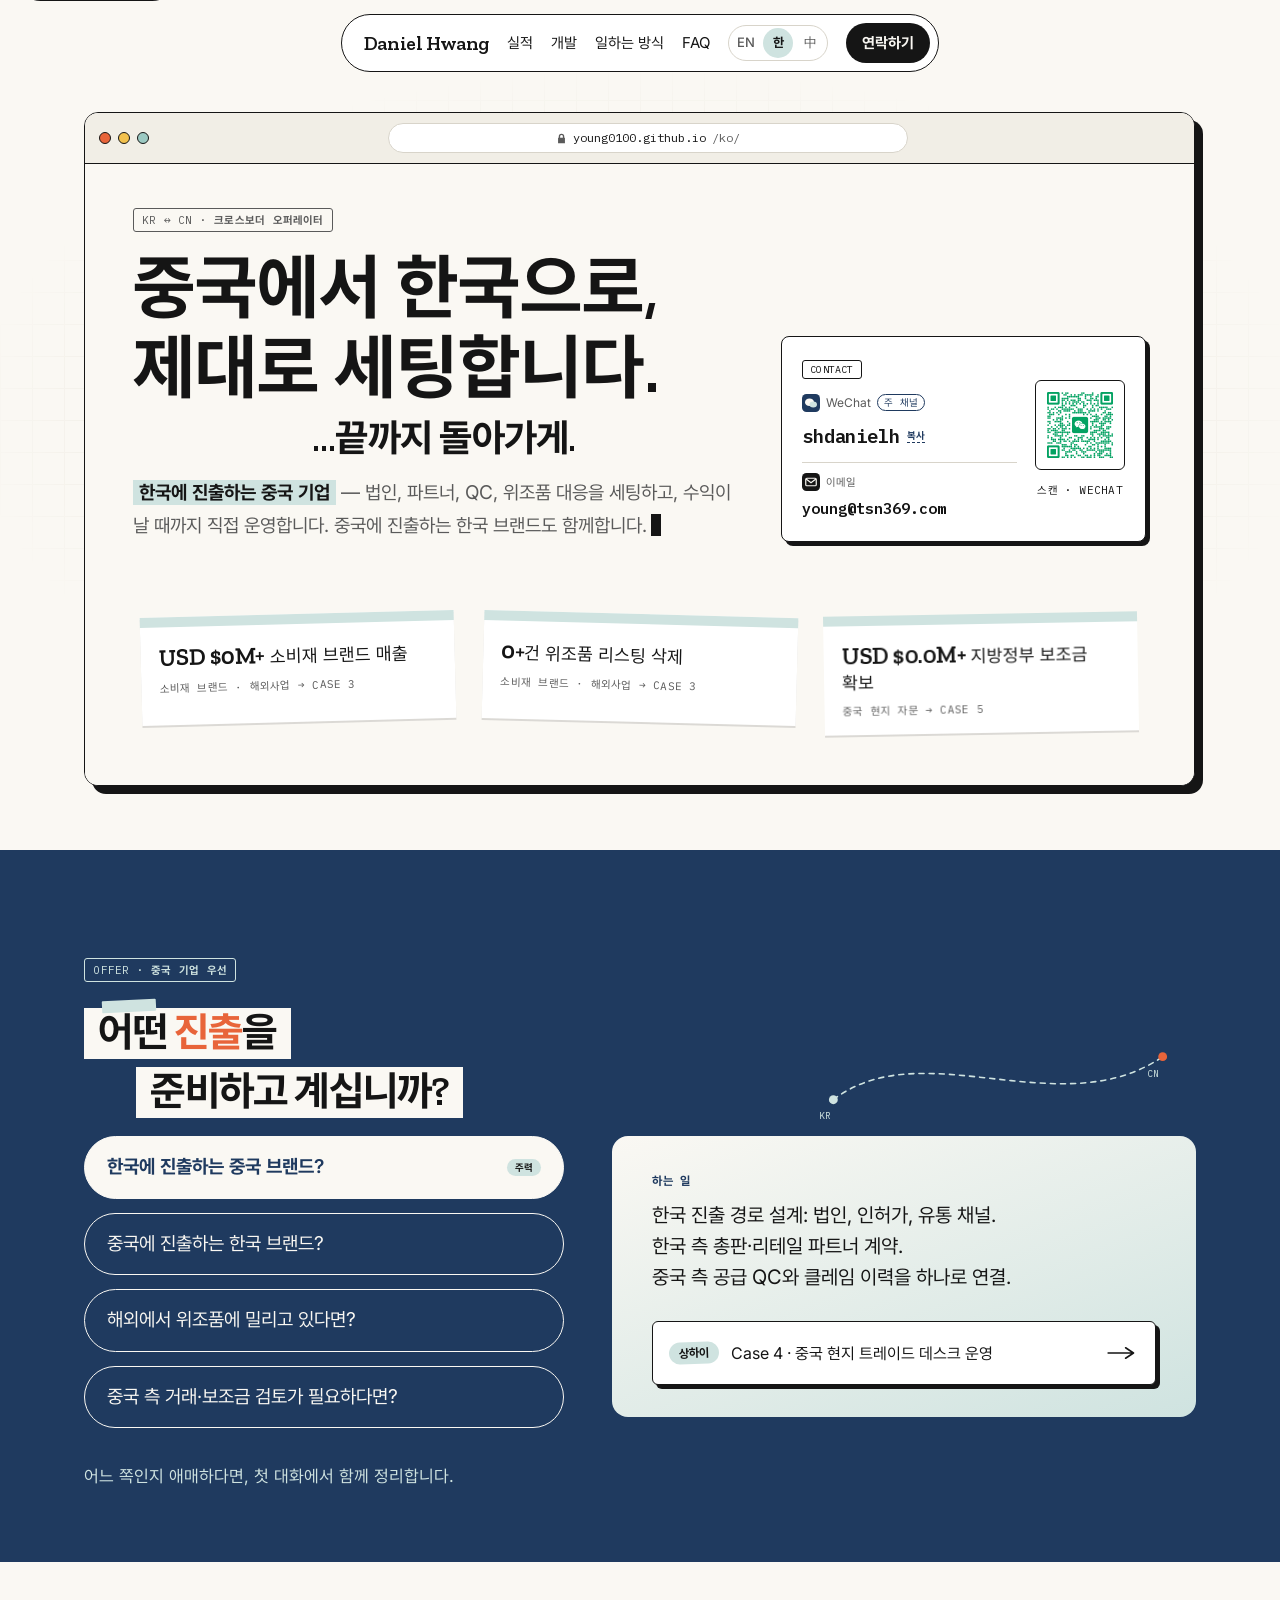
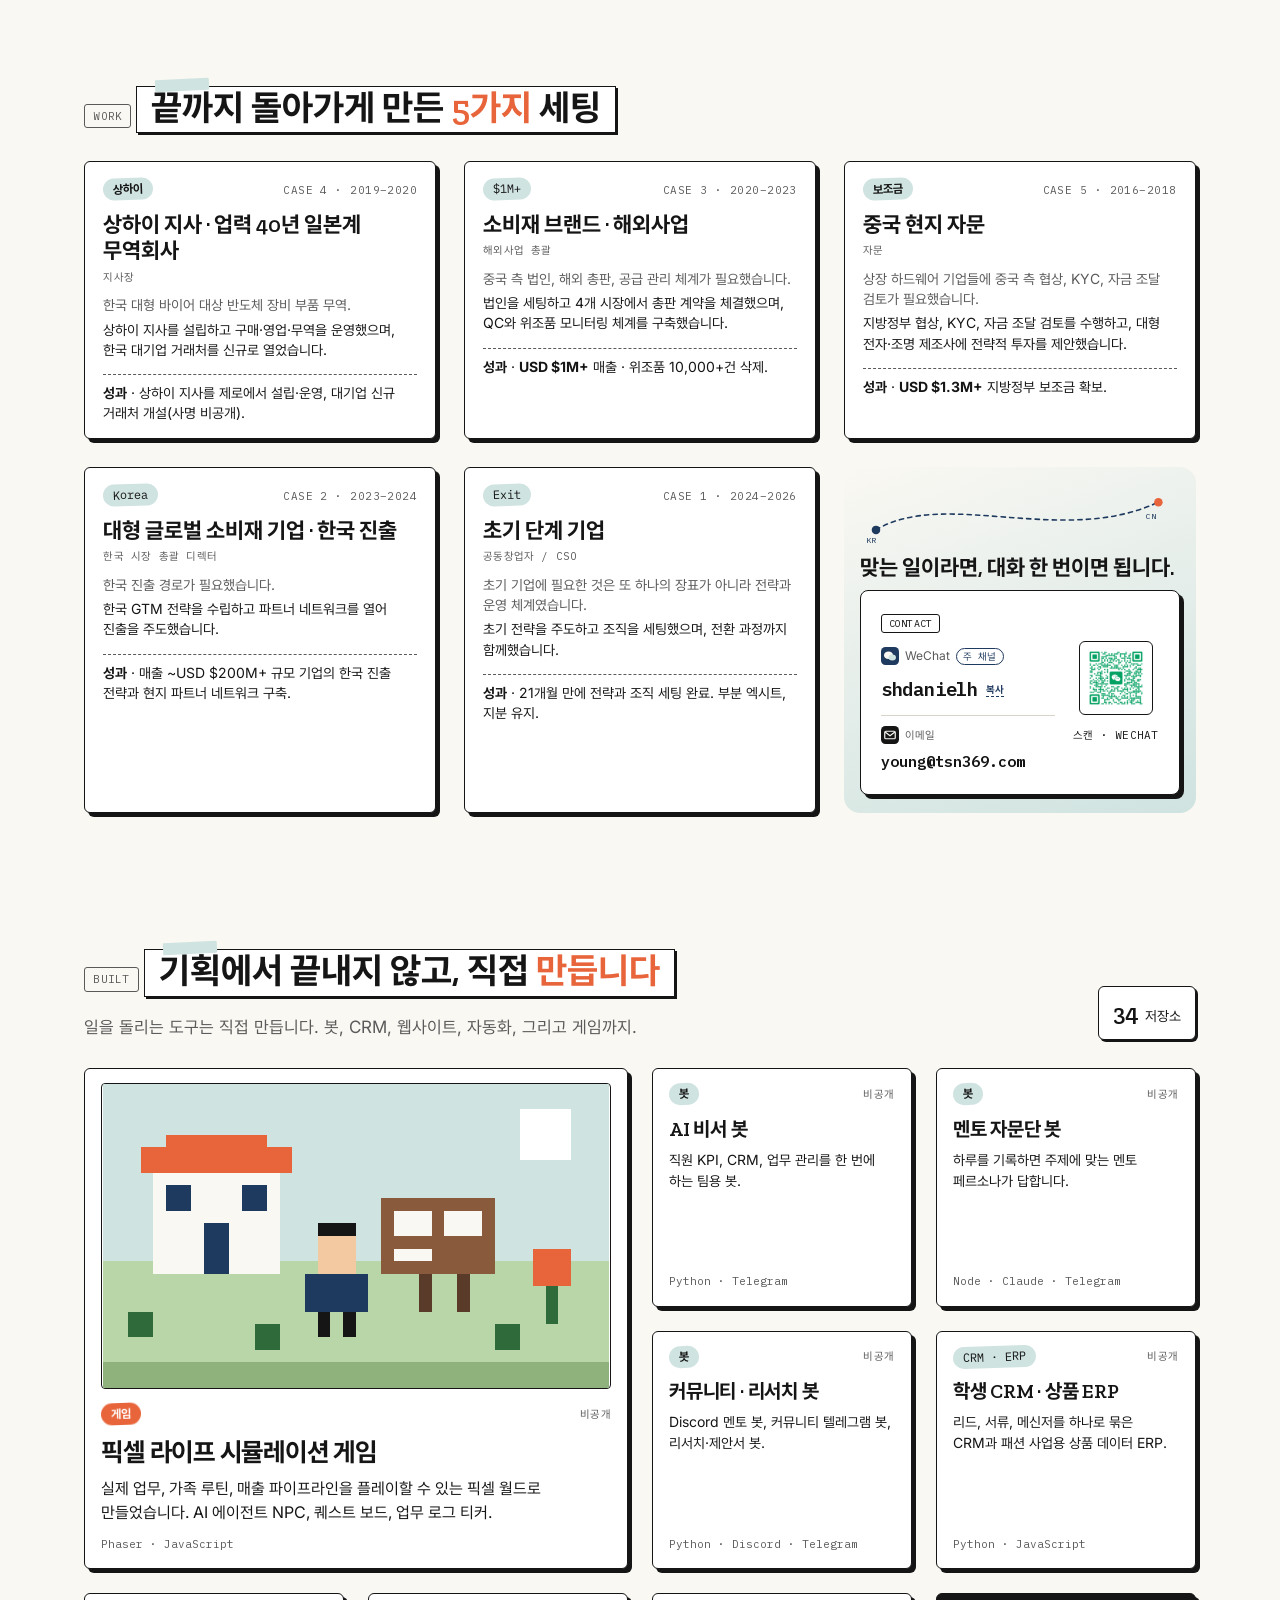
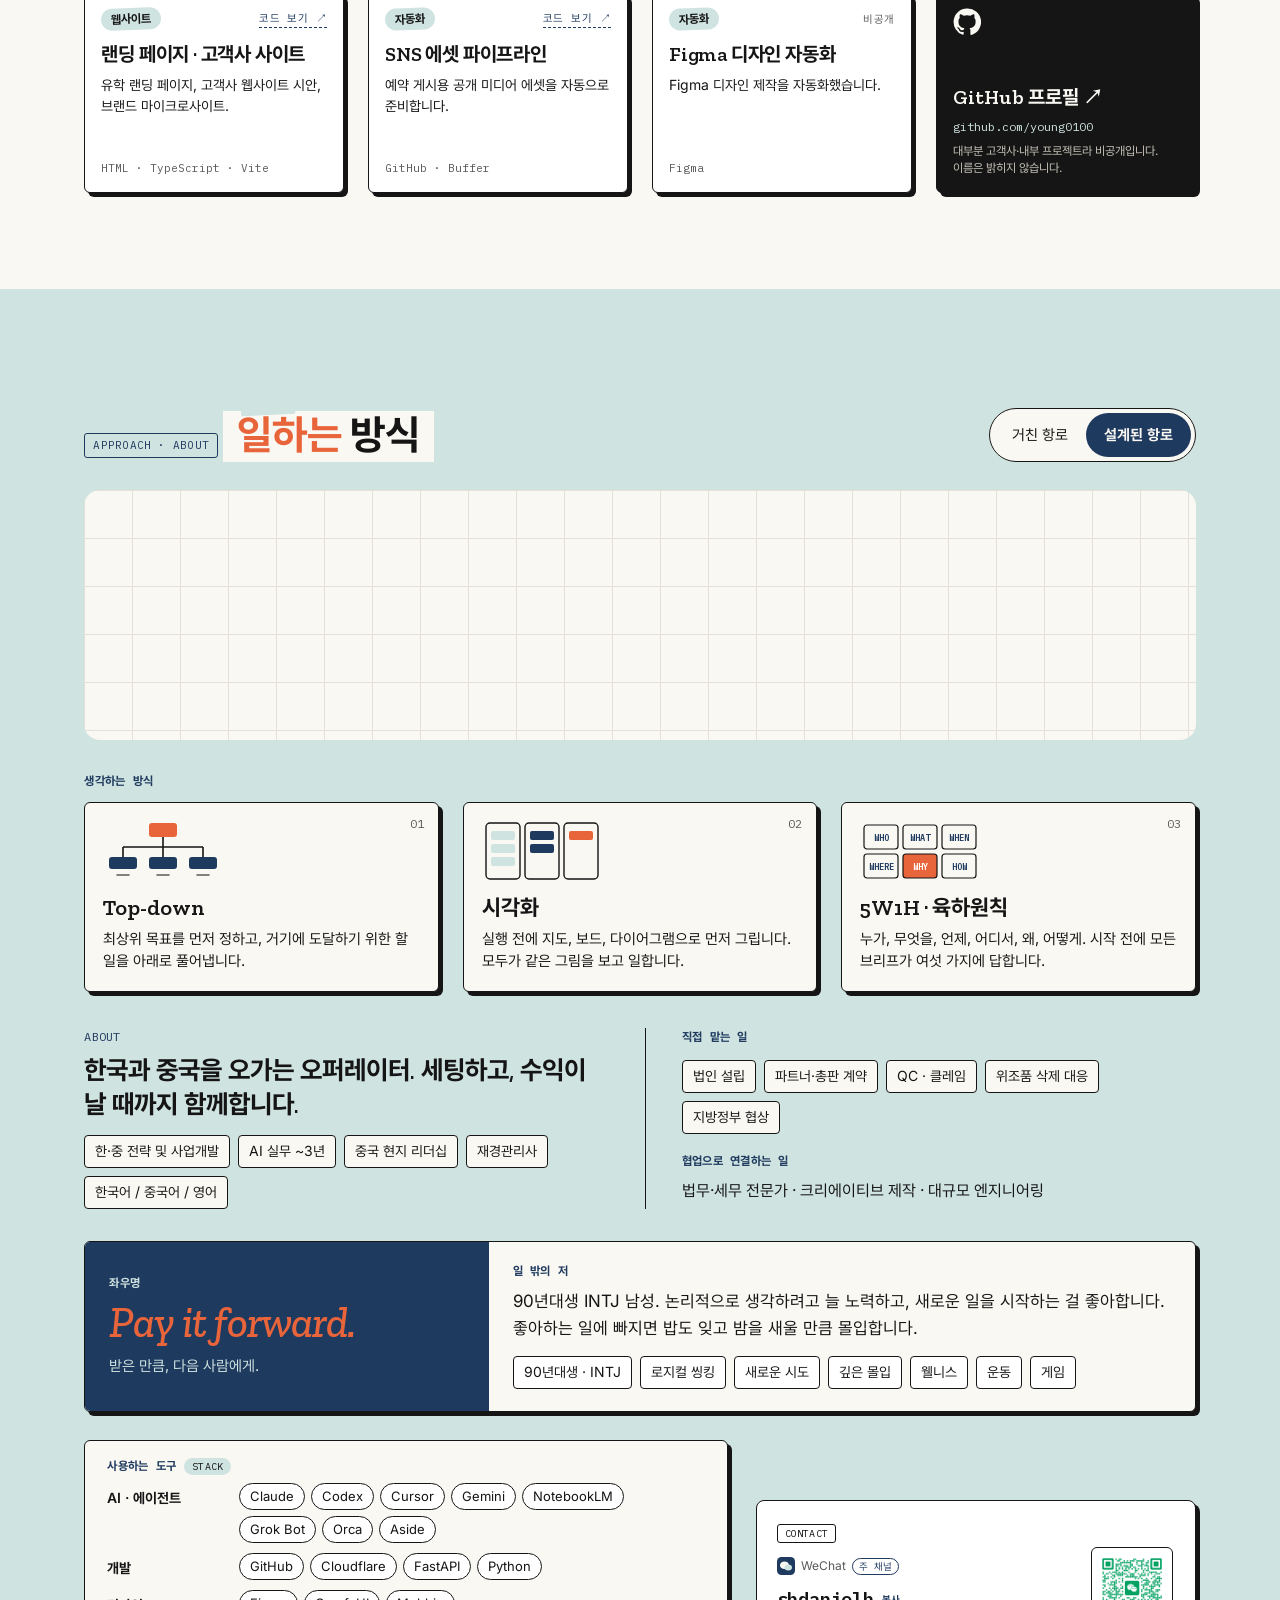
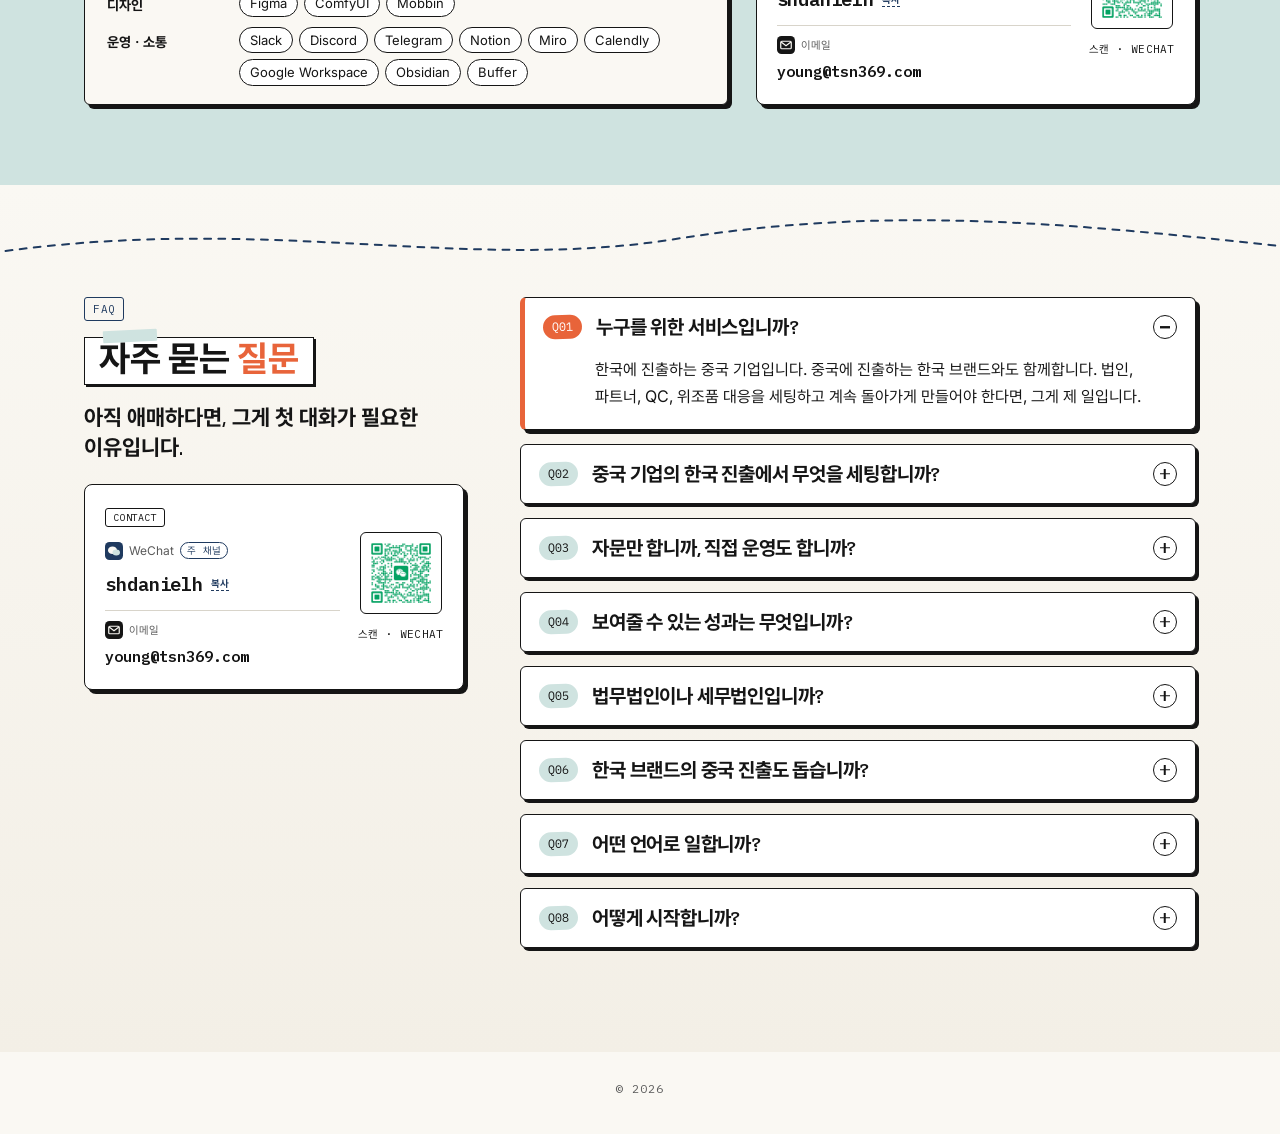
==== ko/index.html @ 3e697737 "mirror: site build 2026-11-02" ====
<!DOCTYPE html><html lang="ko"> <head><meta charset="utf-8"><meta name="viewport" content="width=device-width, initial-scale=1"><meta http-equiv="Content-Security-Policy" content="default-src 'self'; script-src 'self'; style-src 'self'; img-src 'self'; font-src 'self'; connect-src 'none'; object-src 'none'; base-uri 'self'; form-action 'none'; upgrade-insecure-requests"><meta name="referrer" content="no-referrer"><title>Daniel Hwang — 중국에서 한국으로, 제대로 세팅합니다.</title><meta name="description" content="크로스보더 오퍼레이터. 중국과 한국을 오가는 기업의 법인, 파트너, 품질관리(QC), 위조품 대응을 세팅하고 수익이 날 때까지 직접 운영합니다."><meta name="robots" content="index, follow"><meta name="theme-color" content="#FAF8F3"><link rel="canonical" href="https://young0100.github.io/ko/"><link rel="alternate" hreflang="en" href="https://young0100.github.io/"><link rel="alternate" hreflang="ko" href="https://young0100.github.io/ko/"><link rel="alternate" hreflang="zh-Hans" href="https://young0100.github.io/zh/"><link rel="alternate" hreflang="x-default" href="https://young0100.github.io/"><link rel="icon" href="/favicon.svg" type="image/svg+xml"><link rel="preload" href="/fonts/ko-sans-700.woff2" as="font" type="font/woff2" crossorigin><link rel="preload" href="/fonts/ko-sans-400.woff2" as="font" type="font/woff2" crossorigin><meta property="og:title" content="Daniel Hwang — 중국에서 한국으로, 제대로 세팅합니다."><meta property="og:description" content="크로스보더 오퍼레이터. 중국과 한국을 오가는 기업의 법인, 파트너, 품질관리(QC), 위조품 대응을 세팅하고 수익이 날 때까지 직접 운영합니다."><meta property="og:type" content="website"><meta property="og:locale" content="ko_KR"><meta property="og:url" content="https://young0100.github.io/ko/"><meta property="og:image" content="https://young0100.github.io/og/og-en.png"><meta property="og:image:width" content="1200"><meta property="og:image:height" content="630"><meta name="twitter:card" content="summary_large_image"><meta name="twitter:title" content="Daniel Hwang — 중국에서 한국으로, 제대로 세팅합니다."><meta name="twitter:description" content="크로스보더 오퍼레이터. 중국과 한국을 오가는 기업의 법인, 파트너, 품질관리(QC), 위조품 대응을 세팅하고 수익이 날 때까지 직접 운영합니다."><meta name="twitter:image" content="https://young0100.github.io/og/og-en.png"><script type="application/ld+json">{"@context":"https://schema.org","@type":"Person","name":"Daniel Hwang","jobTitle":"크로스보더 오퍼레이터","knowsLanguage":["ko","zh","en"],"url":"https://young0100.github.io/ko/","sameAs":["https://github.com/young0100"]}</script><script type="application/ld+json">{"@context":"https://schema.org","@type":"FAQPage","inLanguage":"ko","mainEntity":[{"@type":"Question","name":"누구를 위한 서비스입니까?","acceptedAnswer":{"@type":"Answer","text":"한국에 진출하는 중국 기업입니다. 중국에 진출하는 한국 브랜드와도 함께합니다. 법인, 파트너, QC, 위조품 대응을 세팅하고 계속 돌아가게 만들어야 한다면, 그게 제 일입니다."}},{"@type":"Question","name":"중국 기업의 한국 진출에서 무엇을 세팅합니까?","acceptedAnswer":{"@type":"Answer","text":"한국 진출 경로(법인, 인허가, 유통 채널)를 설계하고, 한국 측 총판·리테일 파트너와 계약하며, 중국 측 공급 QC를 클레임 이력과 연결합니다. 해외에서 위조품이 가격을 무너뜨리고 있다면 위조품 모니터링과 삭제 대응을 더합니다."}},{"@type":"Question","name":"자문만 합니까, 직접 운영도 합니까?","acceptedAnswer":{"@type":"Answer","text":"세팅한 뒤, 수익이 나고 제가 없어도 돌아갈 때까지 남습니다. 순서는 파악 → 세팅 → 운영·인계입니다."}},{"@type":"Question","name":"보여줄 수 있는 성과는 무엇입니까?","acceptedAnswer":{"@type":"Answer","text":"과거 프로젝트 기준(사명 비공개): 소비재 브랜드 해외 매출 USD $1M+, 위조품 리스팅 10,000+건 삭제, 중국 현지 자문으로 지방정부 보조금 USD $1.3M+ 확보, 매출 ~USD $200M+ 규모 글로벌 소비재 기업의 한국 진출 전략과 현지 파트너 네트워크 구축."}},{"@type":"Question","name":"법무법인이나 세무법인입니까?","acceptedAnswer":{"@type":"Answer","text":"아닙니다. 법인 설립, 파트너·총판 계약, QC·클레임, 위조품 삭제 대응, 지방정부 협상을 직접 맡습니다. 법무·세무가 필요한 경우에는 자격을 갖춘 전문가를 연결합니다."}},{"@type":"Question","name":"한국 브랜드의 중국 진출도 돕습니까?","acceptedAnswer":{"@type":"Answer","text":"네. 중국 측에서도 같은 방식으로 법인, 파트너, QC, 위조품 대응을 세팅하고 계속 돌아가게 만듭니다."}},{"@type":"Question","name":"어떤 언어로 일합니까?","acceptedAnswer":{"@type":"Answer","text":"한국어, 중국어, 영어."}},{"@type":"Question","name":"어떻게 시작합니까?","acceptedAnswer":{"@type":"Answer","text":"맞는 일이라면 대화 한 번이면 됩니다. WeChat ID shdanielh, 또는 이메일 young@tsn369.com."}}]}</script><link rel="stylesheet" href="/_astro/index.BhN0b6w7.css"></head> <body>  <a class="skip" href="#top">본문으로 건너뛰기</a> <div class="nav-wrap"> <input class="nav-toggle" id="nav-toggle" type="checkbox"> <div class="nav-pill"> <a class="wordmark" href="#top">Daniel Hwang</a> <div class="nav-links" id="nav-links"> <a href="#work">실적</a> <a href="#built">개발</a> <a href="#approach">일하는 방식</a> <a href="#faq">FAQ</a> </div> <nav class="lang" aria-label="언어"> <a href="/?lang=en" hreflang="en" lang="en" title="English"> EN </a><a href="/ko/" hreflang="ko" lang="ko" aria-current="page" title="한국어"> 한 </a><a href="/zh/" hreflang="zh-Hans" lang="zh-Hans" title="简体中文"> 中 </a> </nav> <a class="nav-cta" href="#contact">연락하기</a> <label class="burger" for="nav-toggle"> <span class="sr">메뉴 열기</span> <span></span> <span></span> <span></span> </label> </div> </div> <main> <section class="hero" id="top"> <div class="wrap"> <div class="bw"> <div class="bw-bar" aria-hidden="true"> <span class="bw-dots"><i></i><i></i><i></i></span> <span class="bw-url"> <svg viewBox="0 0 16 16" width="11" height="11"><path d="M4 7V5a4 4 0 0 1 8 0v2h1v8H3V7h1Zm2 0h4V5a2 2 0 1 0-4 0v2Z" fill="currentColor"></path></svg> <b>young0100.github.io</b>/ko/ </span> </div> <div class="bw-body hero-grid"> <div class="hero-copy"> <p class="otag tag-muted"> KR ↔ CN<span class="tag-rest"> · 크로스보더 오퍼레이터</span> </p> <h1>중국에서 한국으로,<br>제대로 세팅합니다.</h1> <p class="tail">…끝까지 돌아가게.</p> <p class="lede"> <strong class="mark">한국에 진출하는 중국 기업</strong> — 법인, 파트너, QC, 위조품 대응을 세팅하고, 수익이 날 때까지 직접 운영합니다. 중국에 진출하는 한국 브랜드도 함께합니다.<span class="caret" aria-hidden="true"></span> </p> </div> <div class="hero-contact"> <article class="contact-card qr-hero" id="contact" aria-label="연락처"> <div class="contact-main"> <p class="otag contact-tag">Contact</p> <div class="ch"> <p class="ch-label"> <svg class="ico" viewBox="0 0 24 24" width="18" height="18" aria-hidden="true"> <rect width="24" height="24" rx="6" fill="#1F3A5F"></rect> <ellipse cx="10" cy="11" rx="6" ry="5" fill="#FAF8F3"></ellipse> <ellipse cx="15" cy="14" rx="5" ry="4" fill="#CFE3E0"></ellipse> </svg> WeChat <span class="badge">주 채널</span> </p> <button class="wx-copy" type="button" data-copy="shdanielh"> <span class="wx-id">shdanielh</span> <span class="copy-word">복사</span> <span class="sr">WeChat ID</span> </button> </div> <div class="ch email-ch"> <p class="ch-label"> <svg class="ico" viewBox="0 0 24 24" width="18" height="18" aria-hidden="true"> <rect width="24" height="24" rx="6" fill="#151515"></rect> <rect x="5" y="7" width="14" height="10" rx="1.5" fill="none" stroke="#FAF8F3" stroke-width="1.6"></rect> <path d="M5.5 8 L12 13 L18.5 8" fill="none" stroke="#FAF8F3" stroke-width="1.6"></path> </svg> 이메일 </p> <a class="email" href="mailto:young@tsn369.com">young@tsn369.com</a> </div> </div> <div class="qr-block"> <div class="qr-frame"> <picture> <source srcset="/contact/wechat-qr-shdanielh.webp" type="image/webp"> <img src="/contact/wechat-qr-shdanielh.jpg" width="640" height="640" alt="shdanielh WeChat QR 코드"> </picture> </div> <p class="qr-cap">스캔 · WeChat</p> </div> </article> </div> <ul class="chips"> <li> <a class="chip" href="#case-3"> <p class="chip-lead"><span>USD $1M+</span> 소비재 브랜드 매출</p> <p class="chip-meta">소비재 브랜드 · 해외사업 → Case 3</p> </a> </li><li> <a class="chip" href="#case-3"> <p class="chip-lead"><span>10,000+</span>건 위조품 리스팅 삭제</p> <p class="chip-meta">소비재 브랜드 · 해외사업 → Case 3</p> </a> </li><li> <a class="chip" href="#case-5"> <p class="chip-lead"><span>USD $1.3M+</span> 지방정부 보조금 확보</p> <p class="chip-meta">중국 현지 자문 → Case 5</p> </a> </li> </ul> </div> </div> </div> </section> <section class="offer" id="offer"> <div class="wrap offer-grid"> <p class="otag offer-tag"> Offer · 중국<span class="tag-rest"> 기업 우선</span> </p> <h2 class="offer-title"> <span class="tab">어떤 <span class="sig">진출</span>을</span> <span class="tab tab-indent">준비하고 계십니까?</span> </h2> <svg class="route route-offer" viewBox="0 0 600 160" fill="none" aria-hidden="true"> <path d="M40 118 C 180 10, 400 160, 560 50" stroke="currentColor" stroke-width="2.5" stroke-dasharray="8 8" stroke-linecap="round"></path> <circle cx="40" cy="118" r="7" fill="currentColor"></circle> <circle cx="560" cy="50" r="7" class="dot-cn"></circle> <text x="18" y="148">KR</text> <text x="536" y="82">CN</text> </svg> <div class="pills"> <a class="qpill is-primary" href="#offer-panel"> <span>한국에 진출하는 중국 브랜드?</span> <span class="sticker sticker-flat">주력</span> </a><a class="qpill" href="#case-4">중국에 진출하는 한국 브랜드?</a><a class="qpill" href="#case-3">해외에서 위조품에 밀리고 있다면?</a><a class="qpill" href="#case-5">중국 측 거래·보조금 검토가 필요하다면?</a> </div> <div class="sheet" id="offer-panel"> <p class="kicker">하는 일</p> <p class="sheet-copy"> 한국 진출 경로 설계: 법인, 인허가, 유통 채널.<br>한국 측 총판·리테일 파트너 계약.<br>중국 측 공급 QC와 클레임 이력을 하나로 연결.<br> </p> <a class="case-jump" href="#case-4"> <span class="sticker">상하이</span> <span class="case-jump-label">Case 4 · 중국 현지 트레이드 데스크 운영</span> <svg class="arrow" viewBox="0 0 36 16" width="32" height="14" aria-hidden="true"> <path d="M1 8 H28 M21 2 L30 8 L21 14" fill="none" stroke="currentColor" stroke-width="1.8" stroke-linecap="round" stroke-linejoin="round"></path> </svg> </a> </div> <p class="offer-foot">어느 쪽인지 애매하다면, 첫 대화에서 함께 정리합니다.</p> </div> </section> <section class="work" id="work"> <div class="wrap"> <p class="otag tag-muted">Work</p> <h2 class="tab tab-frame work-title"> 끝까지 돌아가게 만든 <span class="sig">5가지</span><span class="title-rest"> 세팅</span> </h2> <div class="case-grid"> <article class="case" id="case-4"> <header class="case-top"> <span class="sticker">상하이</span> <p class="case-meta"> Case 4 · 2019–2020 </p> </header> <h3>상하이 지사 · 업력 40년 일본계 무역회사</h3> <p class="role">지사장</p> <p class="problem">한국 대형 바이어 대상 반도체 장비 부품 무역.</p> <p class="did">상하이 지사를 설립하고 구매·영업·무역을 운영했으며, 한국 대기업 거래처를 신규로 열었습니다.</p> <p class="outcome"> <b>성과</b> ·  상하이 지사를 제로에서 설립·운영, 대기업 신규 거래처 개설(사명 비공개). </p> </article><article class="case" id="case-3"> <header class="case-top"> <span class="sticker">$1M+</span> <p class="case-meta"> Case 3 · 2020–2023 </p> </header> <h3>소비재 브랜드 · 해외사업</h3> <p class="role">해외사업 총괄</p> <p class="problem">중국 측 법인, 해외 총판, 공급 관리 체계가 필요했습니다.</p> <p class="did">법인을 세팅하고 4개 시장에서 총판 계약을 체결했으며, QC와 위조품 모니터링 체계를 구축했습니다.</p> <p class="outcome"> <b>성과</b> · <strong>USD $1M+</strong> 매출 · 위조품 10,000+건 삭제. </p> </article><article class="case" id="case-5"> <header class="case-top"> <span class="sticker">보조금</span> <p class="case-meta"> Case 5 · 2016–2018 </p> </header> <h3>중국 현지 자문</h3> <p class="role">자문</p> <p class="problem">상장 하드웨어 기업들에 중국 측 협상, KYC, 자금 조달 검토가 필요했습니다.</p> <p class="did">지방정부 협상, KYC, 자금 조달 검토를 수행하고, 대형 전자·조명 제조사에 전략적 투자를 제안했습니다.</p> <p class="outcome"> <b>성과</b> · <strong>USD $1.3M+</strong> 지방정부 보조금 확보. </p> </article><article class="case" id="case-2"> <header class="case-top"> <span class="sticker">Korea</span> <p class="case-meta"> Case 2 · 2023–2024 </p> </header> <h3>대형 글로벌 소비재 기업 · 한국 진출</h3> <p class="role">한국 시장 총괄 디렉터</p> <p class="problem">한국 진출 경로가 필요했습니다.</p> <p class="did">한국 GTM 전략을 수립하고 파트너 네트워크를 열어 진출을 주도했습니다.</p> <p class="outcome"> <b>성과</b> ·  매출 ~USD $200M+ 규모 기업의 한국 진출 전략과 현지 파트너 네트워크 구축. </p> </article><article class="case" id="case-1"> <header class="case-top"> <span class="sticker">Exit</span> <p class="case-meta"> Case 1 · 2024–2026 </p> </header> <h3>초기 단계 기업</h3> <p class="role">공동창업자 / CSO</p> <p class="problem">초기 기업에 필요한 것은 또 하나의 장표가 아니라 전략과 운영 체계였습니다.</p> <p class="did">초기 전략을 주도하고 조직을 세팅했으며, 전환 과정까지 함께했습니다.</p> <p class="outcome"> <b>성과</b> ·  21개월 만에 전략과 조직 세팅 완료. 부분 엑시트, 지분 유지. </p> </article> <aside class="cta-tile"> <svg class="route route-tile" viewBox="0 0 600 120" fill="none" aria-hidden="true"> <path d="M30 88 C 160 10, 380 120, 560 36" stroke="currentColor" stroke-width="3" stroke-dasharray="8 8" stroke-linecap="round"></path> <circle cx="30" cy="88" r="8" fill="currentColor"></circle> <circle cx="560" cy="36" r="8" class="dot-cn"></circle> <text x="12" y="112">KR</text> <text x="536" y="68">CN</text> </svg> <p class="cta-line">맞는 일이라면, 대화 한 번이면 됩니다.</p> <article class="contact-card qr-tile" aria-label="연락처"> <div class="contact-main"> <p class="otag contact-tag">Contact</p> <div class="ch"> <p class="ch-label"> <svg class="ico" viewBox="0 0 24 24" width="18" height="18" aria-hidden="true"> <rect width="24" height="24" rx="6" fill="#1F3A5F"></rect> <ellipse cx="10" cy="11" rx="6" ry="5" fill="#FAF8F3"></ellipse> <ellipse cx="15" cy="14" rx="5" ry="4" fill="#CFE3E0"></ellipse> </svg> WeChat <span class="badge">주 채널</span> </p> <button class="wx-copy" type="button" data-copy="shdanielh"> <span class="wx-id">shdanielh</span> <span class="copy-word">복사</span> <span class="sr">WeChat ID</span> </button> </div> <div class="ch email-ch"> <p class="ch-label"> <svg class="ico" viewBox="0 0 24 24" width="18" height="18" aria-hidden="true"> <rect width="24" height="24" rx="6" fill="#151515"></rect> <rect x="5" y="7" width="14" height="10" rx="1.5" fill="none" stroke="#FAF8F3" stroke-width="1.6"></rect> <path d="M5.5 8 L12 13 L18.5 8" fill="none" stroke="#FAF8F3" stroke-width="1.6"></path> </svg> 이메일 </p> <a class="email" href="mailto:young@tsn369.com">young@tsn369.com</a> </div> </div> <div class="qr-block"> <div class="qr-frame"> <picture> <source srcset="/contact/wechat-qr-shdanielh.webp" type="image/webp"> <img src="/contact/wechat-qr-shdanielh.jpg" width="640" height="640" alt="shdanielh WeChat QR 코드" loading="lazy"> </picture> </div> <p class="qr-cap">스캔 · WeChat</p> </div> </article> </aside> </div> </div> </section> <section class="built" id="built"> <div class="wrap"> <div class="built-head"> <div> <p class="otag tag-muted">Built</p> <h2 class="tab tab-frame built-title">기획에서 끝내지 않고, 직접 <span class="sig">만듭니다</span></h2> <p class="built-lede">일을 돌리는 도구는 직접 만듭니다. 봇, CRM, 웹사이트, 자동화, 그리고 게임까지.</p> </div> <ul class="built-stats"> <li><strong>34</strong> 저장소</li> </ul> </div> <div class="proj-grid"> <article class="proj proj-game proj-feature"> <svg class="proj-art" viewBox="0 0 40 24" shape-rendering="crispEdges" aria-hidden="true"> <rect x="0" y="0" width="40" height="14" fill="#CFE3E0"></rect><rect x="0" y="14" width="40" height="8" fill="#B9D6A8"></rect><rect x="0" y="22" width="40" height="2" fill="#8FB27C"></rect><rect x="4" y="7" width="10" height="8" fill="#FAF8F3"></rect><rect x="3" y="5" width="12" height="2" fill="#E8643A"></rect><rect x="5" y="4" width="8" height="1" fill="#E8643A"></rect><rect x="8" y="11" width="2" height="4" fill="#1F3A5F"></rect><rect x="5" y="8" width="2" height="2" fill="#1F3A5F"></rect><rect x="11" y="8" width="2" height="2" fill="#1F3A5F"></rect><rect x="22" y="9" width="9" height="6" fill="#8A5A3C"></rect><rect x="23" y="10" width="3" height="2" fill="#FAF8F3"></rect><rect x="27" y="10" width="3" height="2" fill="#FAF8F3"></rect><rect x="23" y="13" width="3" height="1" fill="#FAF8F3"></rect><rect x="25" y="15" width="1" height="3" fill="#5A3A28"></rect><rect x="28" y="15" width="1" height="3" fill="#5A3A28"></rect><rect x="34" y="13" width="3" height="3" fill="#E8643A"></rect><rect x="35" y="16" width="1" height="3" fill="#2F6B3A"></rect><rect x="33" y="2" width="4" height="4" fill="#FFFFFF"></rect><rect x="2" y="18" width="2" height="2" fill="#2F6B3A"></rect><rect x="12" y="19" width="2" height="2" fill="#2F6B3A"></rect><rect x="31" y="19" width="2" height="2" fill="#2F6B3A"></rect> <g class="px-walker"> <rect x="17" y="12" width="3" height="3" fill="#F2C9A0"></rect><rect x="17" y="11" width="3" height="1" fill="#151515"></rect><rect x="16" y="15" width="5" height="3" fill="#1F3A5F"></rect><rect x="17" y="18" width="1" height="2" fill="#151515"></rect><rect x="19" y="18" width="1" height="2" fill="#151515"></rect> </g> </svg> <header class="proj-top"> <span class="sticker">게임</span> <span class="proj-private">비공개</span> </header> <h3>픽셀 라이프 시뮬레이션 게임</h3> <p class="proj-line">실제 업무, 가족 루틴, 매출 파이프라인을 플레이할 수 있는 픽셀 월드로 만들었습니다. AI 에이전트 NPC, 퀘스트 보드, 업무 로그 티커.</p> <p class="proj-stack">Phaser · JavaScript</p> </article><article class="proj proj-bot">  <header class="proj-top"> <span class="sticker">봇</span> <span class="proj-private">비공개</span> </header> <h3>AI 비서 봇</h3> <p class="proj-line">직원 KPI, CRM, 업무 관리를 한 번에 하는 팀용 봇.</p> <p class="proj-stack">Python · Telegram</p> </article><article class="proj proj-bot">  <header class="proj-top"> <span class="sticker">봇</span> <span class="proj-private">비공개</span> </header> <h3>멘토 자문단 봇</h3> <p class="proj-line">하루를 기록하면 주제에 맞는 멘토 페르소나가 답합니다.</p> <p class="proj-stack">Node · Claude · Telegram</p> </article><article class="proj proj-bot">  <header class="proj-top"> <span class="sticker">봇</span> <span class="proj-private">비공개</span> </header> <h3>커뮤니티 · 리서치 봇</h3> <p class="proj-line">Discord 멘토 봇, 커뮤니티 텔레그램 봇, 리서치·제안서 봇.</p> <p class="proj-stack">Python · Discord · Telegram</p> </article><article class="proj proj-crm">  <header class="proj-top"> <span class="sticker">CRM · ERP</span> <span class="proj-private">비공개</span> </header> <h3>학생 CRM · 상품 ERP</h3> <p class="proj-line">리드, 서류, 메신저를 하나로 묶은 CRM과 패션 사업용 상품 데이터 ERP.</p> <p class="proj-stack">Python · JavaScript</p> </article><article class="proj proj-site">  <header class="proj-top"> <span class="sticker">웹사이트</span> <a class="proj-link" href="https://github.com/young0100/mingalar-edu" rel="noopener" target="_blank">코드 보기 ↗</a> </header> <h3>랜딩 페이지 · 고객사 사이트</h3> <p class="proj-line">유학 랜딩 페이지, 고객사 웹사이트 시안, 브랜드 마이크로사이트.</p> <p class="proj-stack">HTML · TypeScript · Vite</p> </article><article class="proj proj-auto">  <header class="proj-top"> <span class="sticker">자동화</span> <a class="proj-link" href="https://github.com/young0100/otk-media" rel="noopener" target="_blank">코드 보기 ↗</a> </header> <h3>SNS 에셋 파이프라인</h3> <p class="proj-line">예약 게시용 공개 미디어 에셋을 자동으로 준비합니다.</p> <p class="proj-stack">GitHub · Buffer</p> </article><article class="proj proj-auto">  <header class="proj-top"> <span class="sticker">자동화</span> <span class="proj-private">비공개</span> </header> <h3>Figma 디자인 자동화</h3> <p class="proj-line">Figma 디자인 제작을 자동화했습니다.</p> <p class="proj-stack">Figma</p> </article> <a class="proj proj-profile" href="https://github.com/young0100" rel="noopener" target="_blank"> <svg viewBox="0 0 24 24" width="28" height="28" aria-hidden="true"> <path fill="currentColor" d="M12 .5a11.5 11.5 0 0 0-3.64 22.41c.58.1.79-.25.79-.56v-2c-3.2.7-3.88-1.37-3.88-1.37-.53-1.33-1.28-1.69-1.28-1.69-1.05-.71.08-.7.08-.7 1.16.08 1.77 1.19 1.77 1.19 1.03 1.77 2.7 1.26 3.36.96.1-.75.4-1.26.73-1.55-2.55-.29-5.24-1.28-5.24-5.68 0-1.26.45-2.28 1.19-3.09-.12-.29-.52-1.46.11-3.05 0 0 .97-.31 3.17 1.18a11 11 0 0 1 5.77 0c2.2-1.49 3.17-1.18 3.17-1.18.63 1.59.23 2.76.11 3.05.74.81 1.19 1.83 1.19 3.09 0 4.41-2.69 5.38-5.26 5.67.41.36.78 1.06.78 2.14v3.17c0 .31.21.67.8.56A11.5 11.5 0 0 0 12 .5Z"></path> </svg> <span class="proj-profile-label">GitHub 프로필 ↗</span> <span class="proj-profile-handle">github.com/young0100</span> <span class="proj-note">대부분 고객사·내부 프로젝트라 비공개입니다. 이름은 밝히지 않습니다.</span> </a> </div> </div> </section> <section class="approach" id="approach"> <div class="wrap"> <div class="approach-head"> <div> <p class="otag approach-tag">Approach · About</p> <h2 class="tab"><span class="sig">일하는</span> 방식</h2> </div> <fieldset class="seg"> <legend class="sr">경로</legend> <input type="radio" name="route" id="route-rough" value="rough"> <label for="route-rough">거친 항로</label> <input type="radio" name="route" id="route-plotted" value="plotted" checked> <label for="route-plotted">설계된 항로</label> </fieldset> </div> <p id="route-status" class="sr">설계된 항로</p> <div class="map" id="route-map"> <svg class="route-plotted" viewBox="0 0 1248 230" fill="none" aria-hidden="true"> <path d="M120 160 C 300 60, 420 200, 620 120 S 940 40, 1120 100" stroke="#1F3A5F" stroke-width="3" stroke-dasharray="10 8" stroke-linecap="round"></path> <circle cx="120" cy="160" r="12" fill="#1F3A5F"></circle> <circle cx="620" cy="120" r="12" fill="#1F3A5F"></circle> <circle cx="1120" cy="100" r="12" fill="#E8643A"></circle> </svg> <svg class="route-rough" viewBox="0 0 1248 230" fill="none" aria-hidden="true"> <path d="M120 160 C 40 40, 280 230, 300 90 S 250 20, 460 170 S 520 40, 620 120 S 700 230, 860 60 S 980 10, 1120 100" stroke="#1F3A5F" stroke-width="3" stroke-dasharray="4 7" stroke-linecap="round"></path> <circle cx="120" cy="160" r="12" fill="#1F3A5F"></circle> <circle cx="620" cy="120" r="12" fill="#1F3A5F"></circle> <circle cx="1120" cy="100" r="12" fill="#E8643A"></circle> </svg> <ol class="steps"> <li><b>1 · 파악</b> <span>시장, 규제, 상대방</span></li><li><b>2 · 세팅</b> <span>법인, 파트너, QC</span></li><li><b>3 · 운영 · 인계</b> <span>제가 없어도 돌아갈 때까지</span></li> </ol> </div> <div class="think"> <p class="kicker think-kicker">생각하는 방식</p> <ol class="think-grid"> <li class="think-card"> <span class="think-n">01</span> <svg class="think-ico" viewBox="0 0 120 64" fill="none" aria-hidden="true"> <rect x="46" y="4" width="28" height="14" rx="3" fill="#E8643A"></rect> <path d="M60 18 V28 M20 28 H100 M20 28 V38 M60 28 V38 M100 28 V38" stroke="#151515" stroke-width="1.6"></path> <rect x="6" y="38" width="28" height="12" rx="3" fill="#1F3A5F"></rect> <rect x="46" y="38" width="28" height="12" rx="3" fill="#1F3A5F"></rect> <rect x="86" y="38" width="28" height="12" rx="3" fill="#1F3A5F"></rect> <path d="M14 56 H26 M54 56 H66 M94 56 H106" stroke="#5A5A5A" stroke-width="1.6" stroke-linecap="round"></path> </svg> <h3>Top-down</h3> <p>최상위 목표를 먼저 정하고, 거기에 도달하기 위한 할 일을 아래로 풀어냅니다.</p> </li> <li class="think-card"> <span class="think-n">02</span> <svg class="think-ico" viewBox="0 0 120 64" fill="none" aria-hidden="true"> <rect x="4" y="4" width="34" height="56" rx="4" stroke="#151515" stroke-width="1.4"></rect> <rect x="43" y="4" width="34" height="56" rx="4" stroke="#151515" stroke-width="1.4"></rect> <rect x="82" y="4" width="34" height="56" rx="4" stroke="#151515" stroke-width="1.4"></rect> <rect x="9" y="12" width="24" height="9" rx="2" fill="#CFE3E0"></rect> <rect x="9" y="25" width="24" height="9" rx="2" fill="#CFE3E0"></rect> <rect x="9" y="38" width="24" height="9" rx="2" fill="#CFE3E0"></rect> <rect x="48" y="12" width="24" height="9" rx="2" fill="#1F3A5F"></rect> <rect x="48" y="25" width="24" height="9" rx="2" fill="#1F3A5F"></rect> <rect x="87" y="12" width="24" height="9" rx="2" fill="#E8643A"></rect> </svg> <h3>시각화</h3> <p>실행 전에 지도, 보드, 다이어그램으로 먼저 그립니다. 모두가 같은 그림을 보고 일합니다.</p> </li> <li class="think-card"> <span class="think-n">03</span> <svg class="think-ico" viewBox="0 0 120 64" fill="none" aria-hidden="true"> <g> <rect x="4" y="6" width="34" height="24" rx="3" fill="#FAF8F3" stroke="#151515" stroke-width="1.2"></rect> <text x="21" y="22" text-anchor="middle" font-size="8.5" font-family="IBM Plex Mono, monospace" font-weight="600" fill="#1F3A5F">WHO</text> </g><g> <rect x="43" y="6" width="34" height="24" rx="3" fill="#FAF8F3" stroke="#151515" stroke-width="1.2"></rect> <text x="60" y="22" text-anchor="middle" font-size="8.5" font-family="IBM Plex Mono, monospace" font-weight="600" fill="#1F3A5F">WHAT</text> </g><g> <rect x="82" y="6" width="34" height="24" rx="3" fill="#FAF8F3" stroke="#151515" stroke-width="1.2"></rect> <text x="99" y="22" text-anchor="middle" font-size="8.5" font-family="IBM Plex Mono, monospace" font-weight="600" fill="#1F3A5F">WHEN</text> </g><g> <rect x="4" y="35" width="34" height="24" rx="3" fill="#FAF8F3" stroke="#151515" stroke-width="1.2"></rect> <text x="21" y="51" text-anchor="middle" font-size="8.5" font-family="IBM Plex Mono, monospace" font-weight="600" fill="#1F3A5F">WHERE</text> </g><g> <rect x="43" y="35" width="34" height="24" rx="3" fill="#E8643A" stroke="#151515" stroke-width="1.2"></rect> <text x="60" y="51" text-anchor="middle" font-size="8.5" font-family="IBM Plex Mono, monospace" font-weight="600" fill="#FFFFFF">WHY</text> </g><g> <rect x="82" y="35" width="34" height="24" rx="3" fill="#FAF8F3" stroke="#151515" stroke-width="1.2"></rect> <text x="99" y="51" text-anchor="middle" font-size="8.5" font-family="IBM Plex Mono, monospace" font-weight="600" fill="#1F3A5F">HOW</text> </g> </svg> <h3>5W1H · 육하원칙</h3> <p>누가, 무엇을, 언제, 어디서, 왜, 어떻게. 시작 전에 모든 브리프가 여섯 가지에 답합니다.</p> </li> </ol> </div> <div class="about-grid"> <div id="about"> <p class="kicker">About</p> <p class="about-line">한국과 중국을 오가는 오퍼레이터. 세팅하고, 수익이 날 때까지 함께합니다.</p> <ul class="tags"> <li>한·중 전략 및 사업개발</li><li>AI 실무 ~3년</li><li>중국 현지 리더십</li><li>재경관리사</li><li>한국어 / 중국어 / 영어</li> </ul> </div> <div class="own"> <p class="kicker">직접 맡는 일</p> <ul class="tags"> <li>법인 설립</li><li>파트너·총판 계약</li><li>QC · 클레임</li><li>위조품 삭제 대응</li><li>지방정부 협상</li> </ul> <p class="kicker bring">협업으로 연결하는 일</p> <p class="bring-line">법무·세무 전문가 · 크리에이티브 제작 · 대규모 엔지니어링</p> </div> </div> <div class="personal"> <div class="motto"> <p class="kicker">좌우명</p> <p class="motto-line">Pay it forward.</p> <p class="motto-sub">받은 만큼, 다음 사람에게.</p> </div> <div class="personal-body"> <p class="kicker">일 밖의 저</p> <p class="personal-line">90년대생 INTJ 남성. 논리적으로 생각하려고 늘 노력하고, 새로운 일을 시작하는 걸 좋아합니다. 좋아하는 일에 빠지면 밥도 잊고 밤을 새울 만큼 몰입합니다.</p> <ul class="tags personal-tags"> <li>90년대생 · INTJ</li><li>로지컬 씽킹</li><li>새로운 시도</li><li>깊은 몰입</li><li>웰니스</li><li>운동</li><li>게임</li> </ul> </div> </div> <div class="approach-bottom"> <div class="tools"> <p class="kicker">사용하는 도구 <span class="sticker sticker-flat">stack</span></p> <dl class="tool-groups"> <div class="tool-row"> <dt>AI · 에이전트</dt> <dd> <ul class="tool-chips"> <li>Claude</li><li>Codex</li><li>Cursor</li><li>Gemini</li><li>NotebookLM</li><li>Grok Bot</li><li>Orca</li><li>Aside</li> </ul> </dd> </div><div class="tool-row"> <dt>개발</dt> <dd> <ul class="tool-chips"> <li>GitHub</li><li>Cloudflare</li><li>FastAPI</li><li>Python</li> </ul> </dd> </div><div class="tool-row"> <dt>디자인</dt> <dd> <ul class="tool-chips"> <li>Figma</li><li>ComfyUI</li><li>Mobbin</li> </ul> </dd> </div><div class="tool-row"> <dt>운영 · 소통</dt> <dd> <ul class="tool-chips"> <li>Slack</li><li>Discord</li><li>Telegram</li><li>Notion</li><li>Miro</li><li>Calendly</li><li>Google Workspace</li><li>Obsidian</li><li>Buffer</li> </ul> </dd> </div> </dl> </div> <article class="contact-card qr-approach" aria-label="연락처"> <div class="contact-main"> <p class="otag contact-tag">Contact</p> <div class="ch"> <p class="ch-label"> <svg class="ico" viewBox="0 0 24 24" width="18" height="18" aria-hidden="true"> <rect width="24" height="24" rx="6" fill="#1F3A5F"></rect> <ellipse cx="10" cy="11" rx="6" ry="5" fill="#FAF8F3"></ellipse> <ellipse cx="15" cy="14" rx="5" ry="4" fill="#CFE3E0"></ellipse> </svg> WeChat <span class="badge">주 채널</span> </p> <button class="wx-copy" type="button" data-copy="shdanielh"> <span class="wx-id">shdanielh</span> <span class="copy-word">복사</span> <span class="sr">WeChat ID</span> </button> </div> <div class="ch email-ch"> <p class="ch-label"> <svg class="ico" viewBox="0 0 24 24" width="18" height="18" aria-hidden="true"> <rect width="24" height="24" rx="6" fill="#151515"></rect> <rect x="5" y="7" width="14" height="10" rx="1.5" fill="none" stroke="#FAF8F3" stroke-width="1.6"></rect> <path d="M5.5 8 L12 13 L18.5 8" fill="none" stroke="#FAF8F3" stroke-width="1.6"></path> </svg> 이메일 </p> <a class="email" href="mailto:young@tsn369.com">young@tsn369.com</a> </div> </div> <div class="qr-block"> <div class="qr-frame"> <picture> <source srcset="/contact/wechat-qr-shdanielh.webp" type="image/webp"> <img src="/contact/wechat-qr-shdanielh.jpg" width="640" height="640" alt="shdanielh WeChat QR 코드" loading="lazy"> </picture> </div> <p class="qr-cap">스캔 · WeChat</p> </div> </article> </div> </div> </section> <section class="faq" id="faq"> <svg class="faq-route" viewBox="0 0 1440 60" preserveAspectRatio="none" fill="none" aria-hidden="true"> <path d="M-10 40 C 300 0, 520 60, 760 26 S 1200 10, 1450 34" stroke="#1F3A5F" stroke-width="2" stroke-dasharray="8 8" stroke-linecap="round"></path> </svg> <div class="wrap faq-grid"> <div class="faq-intro"> <p class="otag faq-tag">FAQ</p> <h2 class="tab tab-frame faq-title">자주 묻는 <span class="sig">질문</span></h2> <p class="faq-lead">아직 애매하다면, 그게 첫 대화가 필요한 이유입니다.</p> <article class="contact-card qr-faq" aria-label="연락처"> <div class="contact-main"> <p class="otag contact-tag">Contact</p> <div class="ch"> <p class="ch-label"> <svg class="ico" viewBox="0 0 24 24" width="18" height="18" aria-hidden="true"> <rect width="24" height="24" rx="6" fill="#1F3A5F"></rect> <ellipse cx="10" cy="11" rx="6" ry="5" fill="#FAF8F3"></ellipse> <ellipse cx="15" cy="14" rx="5" ry="4" fill="#CFE3E0"></ellipse> </svg> WeChat <span class="badge">주 채널</span> </p> <button class="wx-copy" type="button" data-copy="shdanielh"> <span class="wx-id">shdanielh</span> <span class="copy-word">복사</span> <span class="sr">WeChat ID</span> </button> </div> <div class="ch email-ch"> <p class="ch-label"> <svg class="ico" viewBox="0 0 24 24" width="18" height="18" aria-hidden="true"> <rect width="24" height="24" rx="6" fill="#151515"></rect> <rect x="5" y="7" width="14" height="10" rx="1.5" fill="none" stroke="#FAF8F3" stroke-width="1.6"></rect> <path d="M5.5 8 L12 13 L18.5 8" fill="none" stroke="#FAF8F3" stroke-width="1.6"></path> </svg> 이메일 </p> <a class="email" href="mailto:young@tsn369.com">young@tsn369.com</a> </div> </div> <div class="qr-block"> <div class="qr-frame"> <picture> <source srcset="/contact/wechat-qr-shdanielh.webp" type="image/webp"> <img src="/contact/wechat-qr-shdanielh.jpg" width="640" height="640" alt="shdanielh WeChat QR 코드" loading="lazy"> </picture> </div> <p class="qr-cap">스캔 · WeChat</p> </div> </article> </div> <div class="faq-list"> <details class="faq-item" open> <summary> <span class="faq-n">Q01</span> <h3>누구를 위한 서비스입니까?</h3> <span class="faq-plus" aria-hidden="true"></span> </summary> <p>한국에 진출하는 중국 기업입니다. 중국에 진출하는 한국 브랜드와도 함께합니다. 법인, 파트너, QC, 위조품 대응을 세팅하고 계속 돌아가게 만들어야 한다면, 그게 제 일입니다.</p> </details><details class="faq-item"> <summary> <span class="faq-n">Q02</span> <h3>중국 기업의 한국 진출에서 무엇을 세팅합니까?</h3> <span class="faq-plus" aria-hidden="true"></span> </summary> <p>한국 진출 경로(법인, 인허가, 유통 채널)를 설계하고, 한국 측 총판·리테일 파트너와 계약하며, 중국 측 공급 QC를 클레임 이력과 연결합니다. 해외에서 위조품이 가격을 무너뜨리고 있다면 위조품 모니터링과 삭제 대응을 더합니다.</p> </details><details class="faq-item"> <summary> <span class="faq-n">Q03</span> <h3>자문만 합니까, 직접 운영도 합니까?</h3> <span class="faq-plus" aria-hidden="true"></span> </summary> <p>세팅한 뒤, 수익이 나고 제가 없어도 돌아갈 때까지 남습니다. 순서는 파악 → 세팅 → 운영·인계입니다.</p> </details><details class="faq-item"> <summary> <span class="faq-n">Q04</span> <h3>보여줄 수 있는 성과는 무엇입니까?</h3> <span class="faq-plus" aria-hidden="true"></span> </summary> <p>과거 프로젝트 기준(사명 비공개): 소비재 브랜드 해외 매출 USD $1M+, 위조품 리스팅 10,000+건 삭제, 중국 현지 자문으로 지방정부 보조금 USD $1.3M+ 확보, 매출 ~USD $200M+ 규모 글로벌 소비재 기업의 한국 진출 전략과 현지 파트너 네트워크 구축.</p> </details><details class="faq-item"> <summary> <span class="faq-n">Q05</span> <h3>법무법인이나 세무법인입니까?</h3> <span class="faq-plus" aria-hidden="true"></span> </summary> <p>아닙니다. 법인 설립, 파트너·총판 계약, QC·클레임, 위조품 삭제 대응, 지방정부 협상을 직접 맡습니다. 법무·세무가 필요한 경우에는 자격을 갖춘 전문가를 연결합니다.</p> </details><details class="faq-item"> <summary> <span class="faq-n">Q06</span> <h3>한국 브랜드의 중국 진출도 돕습니까?</h3> <span class="faq-plus" aria-hidden="true"></span> </summary> <p>네. 중국 측에서도 같은 방식으로 법인, 파트너, QC, 위조품 대응을 세팅하고 계속 돌아가게 만듭니다.</p> </details><details class="faq-item"> <summary> <span class="faq-n">Q07</span> <h3>어떤 언어로 일합니까?</h3> <span class="faq-plus" aria-hidden="true"></span> </summary> <p>한국어, 중국어, 영어.</p> </details><details class="faq-item"> <summary> <span class="faq-n">Q08</span> <h3>어떻게 시작합니까?</h3> <span class="faq-plus" aria-hidden="true"></span> </summary> <p>맞는 일이라면 대화 한 번이면 됩니다. WeChat ID shdanielh, 또는 이메일 young@tsn369.com.</p> </details> </div> </div> </section> </main> <footer class="footer"> <p>© 2026</p> </footer> <div id="toast" class="toast" role="status" aria-live="polite" data-ok="복사됨" data-sel="선택해서 복사하세요" hidden></div>  <script src="/ui.js" defer></script> </body> </html>
---- _astro/index.BhN0b6w7.css ----
@font-face{font-family:Zilla Slab;src:url(/fonts/zilla-slab-500.woff2) format("woff2");font-weight:500;font-style:normal;font-display:swap}@font-face{font-family:Zilla Slab;src:url(/fonts/zilla-slab-500-italic.woff2) format("woff2");font-weight:500;font-style:italic;font-display:swap}@font-face{font-family:Zilla Slab;src:url(/fonts/zilla-slab-600.woff2) format("woff2");font-weight:600 900;font-style:normal;font-display:swap}@font-face{font-family:Inter;src:url(/fonts/inter-latin.woff2) format("woff2");font-weight:100 900;font-style:normal;font-display:swap}@font-face{font-family:IBM Plex Mono;src:url(/fonts/ibm-plex-mono-400.woff2) format("woff2");font-weight:100 500;font-style:normal;font-display:swap}@font-face{font-family:IBM Plex Mono;src:url(/fonts/ibm-plex-mono-600.woff2) format("woff2");font-weight:501 900;font-style:normal;font-display:swap}:root{--ink: #151515;--paper: #faf8f3;--mint: #cfe3e0;--navy: #1f3a5f;--signal: #e8643a;--grey: #5a5a5a;--hair: #d8d4ca;--white: #ffffff;--grid: #e5e1d6;--sans: "Inter", "Apple SD Gothic Neo", "Malgun Gothic", "PingFang SC", "Hiragino Sans GB", "Microsoft YaHei", sans-serif;--slab: "Zilla Slab", "Iowan Old Style", Palatino, "Palatino Linotype", serif;--mono: "IBM Plex Mono", ui-monospace, "SFMono-Regular", Menlo, Consolas, monospace;--shadow: 4px 4px 0 var(--ink);--gutter: clamp(20px, 6.6vw, 96px);color-scheme:light}*,*:before,*:after{box-sizing:border-box}html{scroll-behavior:smooth}body{margin:0;background:var(--paper);color:var(--ink);font-family:var(--sans);font-size:19px;font-weight:400;line-height:1.5;text-rendering:optimizeLegibility}img{max-width:100%;height:auto}button,input{font:inherit}a{color:inherit}:focus-visible{outline:2px solid var(--navy);outline-offset:3px}::selection{background:var(--mint);color:var(--ink)}.sr{position:absolute;width:1px;height:1px;padding:0;margin:-1px;overflow:hidden;clip:rect(0,0,0,0);white-space:nowrap;border:0}.skip{position:absolute;left:16px;top:-48px;z-index:40;background:var(--ink);color:var(--paper);padding:10px 14px;border-radius:999px;text-decoration:none}.skip:focus{top:12px}.wrap{width:min(1248px,calc(100% - 2 * var(--gutter)));margin-inline:auto}[id]{scroll-margin-top:92px}.otag{display:inline-block;margin:0;font-family:var(--mono);font-size:11px;font-weight:500;letter-spacing:.08em;text-transform:uppercase;line-height:1.3;border:1px solid currentColor;border-radius:3px;padding:4px 8px}.tag-muted{color:var(--grey)}.kicker{margin:0;font-family:var(--mono);font-size:12px;font-weight:500;letter-spacing:.08em;text-transform:uppercase;color:var(--navy)}.sig{color:var(--signal)}.tab{position:relative;display:inline-block;margin:0;padding:2px 14px 6px;background:var(--paper);color:var(--ink);font-family:var(--slab);font-weight:600;font-size:clamp(30px,3.2vw,46px);line-height:1.05;letter-spacing:-.02em}.tab:before{content:"";position:absolute;left:18px;top:-8px;width:54px;height:12px;background:var(--mint);transform:rotate(-3deg);border-radius:1px}.tab-frame{background:var(--white);border:1.5px solid var(--ink);box-shadow:2px 2px 0 var(--ink);font-size:clamp(30px,2.8vw,40px)}.sticker{display:inline-block;background:var(--mint);color:var(--ink);font-family:var(--mono);font-size:12px;font-weight:500;line-height:1.3;padding:3px 10px;border-radius:999px;transform:rotate(-2deg)}.sticker-flat{transform:none;font-size:10px;padding:2px 8px}.nav-wrap{position:sticky;top:14px;z-index:40;display:flex;justify-content:center;padding:0 16px;margin:14px 0 -64px;pointer-events:none}main{position:relative;z-index:1}.nav-toggle{position:absolute;width:1px;height:1px;opacity:0}.nav-toggle:focus-visible+.nav-pill .burger{outline:2px solid var(--navy);outline-offset:3px}.nav-pill{pointer-events:auto;display:flex;align-items:center;gap:18px;background:var(--white);border:1.5px solid var(--ink);border-radius:999px;padding:6px 8px 6px 22px;position:relative}.wordmark{font-family:var(--slab);font-weight:700;font-size:20px;letter-spacing:-.02em;text-decoration:none;line-height:1}.nav-links{display:flex;align-items:center;gap:18px}.nav-links a{font-size:15px;text-decoration:none;min-height:44px;display:inline-flex;align-items:center}.nav-links a[aria-current=true]{box-shadow:inset 0 -1.5px 0 var(--ink)}.nav-cta{background:var(--ink);color:var(--paper);text-decoration:none;font-weight:600;font-size:15px;border-radius:999px;padding:8px 16px;min-height:40px;display:inline-flex;align-items:center}.nav-cta:focus-visible{outline-color:var(--paper)}.burger{display:none;width:44px;height:44px;border-radius:999px;align-items:center;justify-content:center;flex-direction:column;gap:4px;cursor:pointer}.burger span:not(.sr){display:block;width:16px;height:1.5px;background:var(--ink)}.hero{position:relative;padding:104px 0 64px}.hero:before{content:"";position:absolute;inset:60px 0 0;background:linear-gradient(var(--grid) 1px,transparent 1px) 0 0 / 32px 32px,linear-gradient(90deg,var(--grid) 1px,transparent 1px) 0 0 / 32px 32px;-webkit-mask:radial-gradient(ellipse 70% 60% at 50% 45%,#000 30%,transparent 75%);mask:radial-gradient(ellipse 70% 60% at 50% 45%,#000 30%,transparent 75%);pointer-events:none}.bw{position:relative;background:var(--white);border:1.5px solid var(--ink);border-radius:14px;box-shadow:8px 8px 0 var(--ink);overflow:hidden;animation:bw-open .6s cubic-bezier(.2,.8,.2,1) both}.bw-bar{display:flex;align-items:center;gap:14px;padding:10px 14px;border-bottom:1.5px solid var(--ink);background:#f1eee6}.bw-dots{display:flex;gap:7px}.bw-dots i{width:12px;height:12px;border-radius:50%;border:1px solid var(--ink);background:var(--signal)}.bw-dots i+i{background:#f2c14e}.bw-dots i+i+i{background:#9cc9c2}.bw-url{flex:1;max-width:520px;margin:0 auto;transform:translate(-24px);display:flex;align-items:center;justify-content:center;gap:6px;min-width:0;background:var(--white);border:1px solid var(--hair);border-radius:999px;padding:5px 14px;font-family:var(--mono);font-size:12px;color:var(--grey);white-space:nowrap;overflow:hidden}.bw-url b{color:var(--ink);font-weight:400;overflow:hidden;text-overflow:ellipsis}.hero-grid{display:grid;grid-template-columns:minmax(0,1.25fr) minmax(300px,.75fr);grid-template-areas:"copy card" "chips chips";gap:28px 40px;align-items:end;padding:40px 48px 36px;background:var(--paper)}@keyframes bw-open{0%{opacity:0;transform:translateY(14px) scale(.985)}}.hero-copy h1{margin:18px 0 0;font-family:var(--slab);font-weight:500;font-size:clamp(44px,6.4vw,92px);line-height:1.02;letter-spacing:-.02em}.tail{margin:10px 0 0 clamp(40px,14vw,204px);font-family:var(--slab);font-weight:500;font-style:italic;font-size:clamp(26px,3.5vw,50px);line-height:1.1;letter-spacing:-.02em}.lede{margin:18px 0 0;max-width:640px;color:var(--grey);font-size:19px;line-height:1.5}.mark{background:var(--mint);color:var(--ink);font-weight:600;padding:1px 6px}.caret{display:inline-block;width:10px;height:22px;margin-left:4px;background:var(--ink);vertical-align:-4px;animation:blink 1s steps(1) 6}@keyframes blink{50%{opacity:0}}.hero-copy{grid-area:copy}.hero-contact{grid-area:card}.hero-copy h1{font-size:clamp(40px,5.2vw,78px);margin-top:14px}.tail{font-size:clamp(24px,3vw,42px)}.route{width:100%;height:auto;color:var(--navy);display:block}.route text{font-family:var(--mono);font-size:15px;fill:currentColor}.dot-cn{fill:var(--signal)}.chips{grid-area:chips;list-style:none;margin:36px 0 0;padding:8px 8px 16px;display:grid;grid-template-columns:repeat(3,1fr);gap:28px}.chip{display:block;background:var(--white);border-top:10px solid var(--mint);padding:14px 18px 16px;text-decoration:none;color:var(--ink);box-shadow:0 2px #0000001f;min-height:108px}.chips li:nth-child(1) .chip{transform:rotate(-1.5deg)}.chips li:nth-child(2) .chip{transform:rotate(1.5deg)}.chips li:nth-child(3) .chip{transform:rotate(-1deg)}.chip-lead{margin:0;font-size:18px;line-height:1.3}.chip-lead span{font-family:var(--slab);font-weight:600;font-size:24px;letter-spacing:-.02em}.chip-meta{margin:8px 0 0;font-family:var(--mono);font-size:11px;letter-spacing:.04em;text-transform:uppercase;color:var(--grey)}.contact-card{--qr: 80px;background:var(--white);border:1.5px solid var(--ink);border-radius:8px;box-shadow:var(--shadow);padding:16px 20px;display:flex;gap:18px;align-items:center;color:var(--ink)}.qr-hero{--qr: 80px}.qr-approach{--qr: 72px}.qr-tile{--qr: 64px}.qr-faq{--qr: 72px}.contact-main{flex:1;min-width:0}.contact-tag{font-size:10px;padding:2px 7px}.ch{margin-top:12px}.ch-label{margin:0;display:flex;align-items:center;gap:6px;font-size:12px;color:var(--grey)}.email-ch .ch-label{font-size:11px}.ico{flex:0 0 18px}.badge{font-family:var(--mono);font-size:10px;letter-spacing:.02em;color:var(--navy);border:1px solid var(--navy);border-radius:99px;padding:0 6px;line-height:1.5}.wx-copy{appearance:none;background:none;border:0;padding:0;margin-top:2px;color:inherit;cursor:pointer;display:flex;align-items:center;gap:8px;min-height:44px;text-align:left}.wx-id{font-family:var(--mono);font-weight:700;font-size:19px;letter-spacing:-.01em}.copy-word{font-family:var(--sans);font-weight:500;font-size:10px;color:var(--navy);border-bottom:1px dashed var(--navy);line-height:1.4}.email-ch{margin-top:4px;padding-top:10px;border-top:1px solid var(--hair)}.email{display:inline-flex;align-items:center;min-height:32px;margin-top:2px;font-family:var(--mono);font-weight:600;font-size:15px;color:var(--ink);text-decoration:none;overflow-wrap:anywhere}.email:hover{text-decoration:underline}.qr-block{flex:0 0 auto;text-align:center}.qr-frame{border:1.5px solid var(--ink);border-radius:6px;padding:4px;background:var(--white);display:inline-block}.qr-frame img{display:block;width:var(--qr);height:var(--qr);object-fit:contain}.qr-cap{margin:4px 0 0;font-family:var(--mono);font-size:11px;letter-spacing:.06em;text-transform:uppercase}.offer{background:var(--navy);color:var(--paper);padding:108px 0 72px}.offer :focus-visible{outline-color:var(--paper)}.offer-grid{display:grid;grid-template-columns:minmax(260px,480px) minmax(0,1fr);column-gap:48px;row-gap:18px;align-items:start}.offer-tag{grid-column:1;justify-self:start;color:var(--mint)}.offer-title{grid-column:1;display:flex;flex-direction:column;align-items:flex-start;gap:8px;margin:8px 0 0}.tab-indent{margin-left:52px}.tab-indent:before{display:none}.route-offer{grid-column:2;grid-row:1 / span 2;align-self:end;width:min(380px,100%);justify-self:end;margin:0 8px -8px 0;color:var(--mint);position:relative;z-index:1;overflow:visible}.pills{grid-column:1;display:flex;flex-direction:column;gap:14px;position:relative;z-index:2}.qpill{display:flex;align-items:center;justify-content:space-between;gap:12px;text-decoration:none;border:1.5px solid var(--paper);border-radius:999px;padding:16px 22px;min-height:58px;font-size:19px;color:var(--paper);background:transparent}.qpill.is-primary{background:var(--paper);color:var(--navy);font-weight:600}.sheet{grid-column:2;position:relative;z-index:2;border-radius:16px;background:linear-gradient(160deg,var(--paper),var(--mint));color:var(--ink);padding:36px 40px 32px}.sheet-copy{margin:10px 0 0;font-size:20px;line-height:1.55}.case-jump{margin-top:28px;display:flex;align-items:center;gap:12px;text-decoration:none;background:var(--white);border:1.5px solid var(--ink);border-radius:6px;box-shadow:var(--shadow);padding:14px 16px;min-height:64px}.case-jump-label{flex:1;font-size:16px}.arrow{flex:0 0 auto}.offer-foot{grid-column:1 / -1;margin:18px 0 0;color:var(--mint);font-size:17px}.work{padding:108px 0 80px}.work-title{margin-top:16px}.case-grid{margin-top:28px;display:grid;grid-template-columns:repeat(3,minmax(0,1fr));gap:28px;align-items:stretch}.case{background:var(--white);border:1.5px solid var(--ink);border-radius:6px;box-shadow:var(--shadow);padding:16px 18px 14px;display:flex;flex-direction:column;min-height:278px}.case-top{display:flex;justify-content:space-between;align-items:flex-start;gap:8px}.case-meta{margin:4px 0 0;font-family:var(--mono);font-size:11px;letter-spacing:.04em;text-transform:uppercase;color:var(--grey);text-align:right}.case h3{margin:12px 0 0;font-family:var(--slab);font-weight:600;font-size:22px;line-height:1.2;letter-spacing:-.02em}.role{margin:4px 0 0;font-family:var(--mono);font-size:11px;letter-spacing:.06em;text-transform:uppercase;color:var(--grey)}.problem{margin:10px 0 0;font-size:14px;line-height:1.45;color:var(--grey)}.did{margin:4px 0 0;font-size:14px;line-height:1.45}.outcome{margin:14px 0 0;padding-top:8px;border-top:1px dashed var(--grey);font-size:14px;line-height:1.45}.cta-tile{border-radius:16px;background:linear-gradient(160deg,var(--paper),var(--mint));padding:16px 16px 18px;display:flex;flex-direction:column;gap:8px;min-height:278px}.route-tile{width:100%;max-height:78px}.cta-line{margin:0;font-family:var(--slab);font-weight:600;font-size:22px;line-height:1.2;letter-spacing:-.02em}.cta-tile .contact-card{margin-top:auto}.approach{background:var(--mint);padding:108px 0 80px}.approach-tag{color:var(--navy)}.approach-head{display:flex;justify-content:space-between;align-items:flex-end;gap:24px}.approach-head h2{margin-top:14px}.seg{position:relative;margin:0;padding:4px;border:1.5px solid var(--ink);border-radius:999px;background:var(--paper);display:inline-flex;gap:0}.seg input{position:absolute;opacity:0;width:1px;height:1px}.seg input:focus-visible+label{outline:2px solid var(--navy);outline-offset:3px}.seg label{border-radius:999px;padding:9px 18px;min-height:44px;display:inline-flex;align-items:center;cursor:pointer;font-size:15px}.approach:has(#route-plotted:checked) label[for=route-plotted],.approach:has(#route-rough:checked) label[for=route-rough]{background:var(--navy);color:var(--paper);font-weight:600}.map{position:relative;margin-top:28px;height:250px;border-radius:16px;background-color:var(--paper);background-image:linear-gradient(var(--grid) 1px,transparent 1px),linear-gradient(90deg,var(--grid) 1px,transparent 1px);background-size:48px 48px;overflow:hidden}.map svg{position:absolute;inset:0;width:100%;height:100%}.route-rough{display:none}.approach:has(#route-rough:checked) .route-plotted{display:none}.approach:has(#route-rough:checked) .route-rough{display:block}.steps{list-style:none;margin:0;padding:0;position:absolute;inset:0;pointer-events:none}.steps li{position:absolute;margin:0;font-size:14px;color:var(--grey);line-height:1.3}.steps b{font-family:var(--slab);font-weight:600;font-size:22px;color:var(--ink);letter-spacing:-.02em}.steps li:nth-child(1){left:5%;bottom:8%}.steps li:nth-child(2){left:43%;top:58%}.steps li:nth-child(3){left:68%;top:8%;max-width:30%}.about-grid{margin-top:36px;display:grid;grid-template-columns:minmax(0,1fr) minmax(0,1.05fr);gap:28px 36px}.own{border-left:1.5px solid var(--ink);padding-left:36px}.about-line{margin:8px 0 0;font-family:var(--slab);font-weight:500;font-size:26px;line-height:1.3;letter-spacing:-.02em}.tags{list-style:none;display:flex;flex-wrap:wrap;gap:8px;margin:14px 0 0;padding:0}.tags li{background:var(--paper);border:1px solid var(--ink);border-radius:4px;padding:6px 10px;font-size:14px;line-height:1.35}.bring{margin-top:18px}.bring-line{margin:8px 0 0;font-size:16px}.approach-bottom{margin-top:28px;display:grid;grid-template-columns:minmax(0,1fr) minmax(280px,440px);gap:28px;align-items:end}.tools{background:var(--paper);border:1.5px solid var(--ink);border-radius:6px;box-shadow:var(--shadow);padding:16px 22px 18px}.tools .kicker{display:flex;align-items:center;gap:8px;margin-bottom:8px}.tools ul{list-style:none;margin:0;padding:0}.tools li{font-size:15px;line-height:1.6}.footer{background:var(--paper);padding:28px 20px 36px;text-align:center}.footer p{margin:0;font-family:var(--mono);font-size:12px;letter-spacing:.08em;color:var(--grey)}.toast{position:fixed;left:50%;bottom:20px;transform:translate(-50%);z-index:50;background:var(--ink);color:var(--paper);border-radius:999px;padding:10px 16px;font-size:14px;font-weight:600}.toast[hidden]{display:none}.missing{padding:140px 0 100px}.missing h1{margin:16px 0 0;font-family:var(--slab);font-weight:500;font-size:clamp(36px,5vw,64px);letter-spacing:-.02em;line-height:1.05}.missing .lede a{color:var(--navy)}@media(max-width:1199px){.hero-grid{grid-template-columns:1fr;grid-template-areas:"copy" "card" "chips";padding:32px 32px 28px}.hero-contact .contact-card{max-width:560px}.hero-copy h1{font-size:clamp(44px,8vw,72px)}.case-grid{grid-template-columns:repeat(2,minmax(0,1fr))}.offer-grid,.about-grid,.approach-bottom{grid-template-columns:1fr}.route-offer{grid-column:1;grid-row:auto;margin:0;justify-self:start}.sheet,.pills,.offer-title,.offer-tag{grid-column:1}.own{border-left:0;padding-left:0;border-top:1.5px solid var(--ink);padding-top:22px}.steps li:nth-child(3){max-width:46%}}@media(max-width:767px){body{font-size:16px}.hero-grid{align-items:stretch}.contact-card,.chips{width:100%}.nav-wrap{top:10px;margin-bottom:-58px}.nav-pill{width:min(100%,420px);gap:8px;padding:4px 4px 4px 14px}.wordmark{font-size:15px;margin-right:auto}.burger{display:inline-flex}.nav-links{display:none;position:absolute;top:calc(100% + 8px);left:0;right:0;flex-direction:column;align-items:stretch;gap:0;background:var(--white);border:1.5px solid var(--ink);border-radius:16px;box-shadow:var(--shadow);padding:8px}.nav-toggle:checked+.nav-pill .nav-links{display:flex}.nav-links a{padding:4px 12px;font-size:16px}.nav-cta{font-size:13px;padding:8px 12px}.hero{padding:84px 0 32px}.bw{border-radius:12px;box-shadow:5px 5px 0 var(--ink)}.bw-bar{padding:8px 10px;gap:8px}.bw-dots i{width:9px;height:9px}.bw-url{font-size:10.5px;padding:4px 10px;transform:none}.hero-grid{display:flex;flex-direction:column;padding:22px 16px 20px;gap:18px}.chips{order:4;grid-template-columns:1fr;gap:12px;margin-top:8px;padding:0}.tag-rest,.title-rest,.caret{position:absolute;width:1px;height:1px;padding:0;margin:-1px;overflow:hidden;clip:rect(0,0,0,0);white-space:nowrap;border:0}.hero-copy h1{font-size:44px;margin-top:14px}.tail{margin:6px 0 0 48px;font-size:26px}.lede{font-size:16px;margin-top:14px}.chip-lead span{font-size:20px}.contact-card{--qr: 130px;flex-direction:column;align-items:stretch;padding:18px 18px 16px}.qr-block{align-self:center;margin-top:12px}.offer{padding:96px 0 48px}.offer-title{background:var(--paper);color:var(--ink);padding:8px 12px 10px;gap:0;position:relative}.offer-title:before{content:"";position:absolute;left:16px;top:-7px;width:48px;height:12px;background:var(--mint);transform:rotate(-3deg)}.offer-title .tab{background:transparent;padding:0;font-size:30px}.offer-title .tab:before{display:none}.tab-indent{margin-left:0}.route-offer{display:none}.qpill{font-size:15px;padding:13px 18px}.sheet{padding:22px}.sheet-copy{font-size:15px}.work{padding:96px 0 48px}.work-title{font-size:30px}.case-grid{grid-template-columns:1fr;gap:18px}.approach{padding:96px 0 48px}.approach-head{flex-direction:column;align-items:flex-start}.approach-head h2{font-size:30px}.seg label{font-size:12px;padding:7px 12px}.map{height:auto;min-height:0;background-image:none;padding:16px 16px 16px 18px;overflow:visible}.map .route-plotted{display:none}.approach:has(#route-rough:checked) .route-rough{position:relative;display:block;height:88px;margin-bottom:8px}.steps{position:static;display:flex;flex-direction:column;gap:6px;border-left:3px dashed var(--navy);padding:2px 0 2px 16px;pointer-events:auto}.steps li,.steps li:nth-child(1),.steps li:nth-child(2),.steps li:nth-child(3){position:static;max-width:none;font-size:15px;line-height:1.7}.steps li:nth-child(3) b{color:#c4471e;font-weight:700}.about-line{font-size:22px}.approach-bottom{grid-template-columns:1fr}}@media(prefers-reduced-motion:reduce){html{scroll-behavior:auto}.chip,.case,.qpill,.case-jump{transition:none}}@font-face{font-family:Sans ZH;src:url(/fonts/zh-sans-400.woff2) format("woff2");font-weight:100 450;font-display:swap}@font-face{font-family:Sans ZH;src:url(/fonts/zh-sans-700.woff2) format("woff2");font-weight:451 900;font-display:swap}@font-face{font-family:Sans KO;src:url(/fonts/ko-sans-400.woff2) format("woff2");font-weight:100 450;font-display:swap}@font-face{font-family:Sans KO;src:url(/fonts/ko-sans-700.woff2) format("woff2");font-weight:451 900;font-display:swap}:root:lang(zh){--slab: "Zilla Slab", "Sans ZH", "PingFang SC", "Microsoft YaHei", sans-serif;--sans: "Inter", "Sans ZH", "PingFang SC", "Microsoft YaHei", sans-serif;--mono: "IBM Plex Mono", "Sans ZH", ui-monospace, monospace}:root:lang(ko){--slab: "Zilla Slab", "Sans KO", "Apple SD Gothic Neo", sans-serif;--sans: "Inter", "Sans KO", "Apple SD Gothic Neo", "Malgun Gothic", sans-serif;--mono: "IBM Plex Mono", "Sans KO", ui-monospace, monospace}:lang(zh) .kicker,:lang(ko) .kicker,:lang(zh) .otag,:lang(ko) .otag,:lang(zh) .chip-meta,:lang(ko) .chip-meta,:lang(zh) .role,:lang(ko) .role,:lang(zh) .qr-cap,:lang(ko) .qr-cap{letter-spacing:.02em}:lang(ko) body{word-break:keep-all;overflow-wrap:anywhere}:lang(zh) body{line-break:strict}:lang(zh) h1,:lang(zh) h2,:lang(zh) h3,:lang(zh) .about-line,:lang(zh) .cta-line,:lang(ko) h1,:lang(ko) h2,:lang(ko) h3,:lang(ko) .about-line,:lang(ko) .cta-line{letter-spacing:0}:lang(zh) .hero-copy h1,:lang(ko) .hero-copy h1{line-height:1.12;font-size:clamp(40px,5.6vw,76px)}:lang(zh) .tail,:lang(ko) .tail{font-style:normal;font-weight:500}:lang(zh) .lede,:lang(ko) .lede,:lang(zh) .faq-item p,:lang(ko) .faq-item p{line-height:1.7}.lang{display:flex;align-items:center;gap:2px;border:1px solid var(--hair);border-radius:999px;padding:2px}.lang a{min-width:30px;height:30px;display:inline-flex;align-items:center;justify-content:center;border-radius:999px;font-size:13px;font-weight:500;text-decoration:none;color:var(--grey)}.lang a:hover{color:var(--ink)}.lang a[aria-current=page]{background:var(--mint);color:var(--ink)}.built{padding:40px 0 96px}.built-head{display:flex;justify-content:space-between;align-items:flex-end;gap:24px 40px;flex-wrap:wrap}.built-title{margin-top:16px}.built-lede{margin:18px 0 0;max-width:56ch;font-size:17px;color:var(--grey)}.built-stats{list-style:none;margin:0;padding:0;display:flex;gap:10px;flex-wrap:wrap}.built-stats li{border:1.5px solid var(--ink);border-radius:6px;background:var(--white);padding:8px 14px;font-size:14px;box-shadow:2px 2px 0 var(--ink)}.built-stats strong{font-family:var(--slab);font-size:24px;font-weight:600;margin-right:2px}.proj-grid{margin-top:28px;display:grid;grid-template-columns:repeat(4,minmax(0,1fr));gap:24px}.proj{background:var(--white);border:1.5px solid var(--ink);border-radius:6px;box-shadow:var(--shadow);padding:14px 16px 16px;display:flex;flex-direction:column;min-height:200px}.proj-feature{grid-column:span 2;grid-row:span 2}.proj-art{display:block;width:100%;height:auto;aspect-ratio:40 / 24;border:1.5px solid var(--ink);border-radius:4px;margin-bottom:14px;image-rendering:pixelated}.proj-top{display:flex;justify-content:space-between;align-items:center;gap:8px}.proj-game .sticker{background:var(--signal);color:var(--white)}.proj-private,.proj-link{font-family:var(--mono);font-size:11px;letter-spacing:.04em;text-transform:uppercase;color:var(--grey)}.proj-link{color:var(--navy);text-decoration:none;border-bottom:1px dashed currentColor}.proj h3{margin:12px 0 0;font-family:var(--slab);font-weight:600;font-size:20px;line-height:1.2;letter-spacing:-.01em}.proj-feature h3{font-size:26px}.proj-line{margin:8px 0 0;font-size:14px;line-height:1.5}.proj-feature .proj-line{font-size:16px}.proj-stack{margin:auto 0 0;padding-top:12px;font-family:var(--mono);font-size:11px;color:var(--grey)}.proj-profile{background:var(--ink);color:var(--paper);text-decoration:none;gap:6px;justify-content:flex-end}.proj-profile svg{margin-bottom:auto}.proj-profile-label{font-family:var(--slab);font-weight:600;font-size:20px}.proj-profile-handle{font-family:var(--mono);font-size:12px;color:var(--mint)}.proj-note{font-size:12px;line-height:1.45;color:#c9c5bb}.proj-profile:hover .proj-profile-label{text-decoration:underline}.think{margin-top:32px}.think-grid{list-style:none;margin:12px 0 0;padding:0;display:grid;grid-template-columns:repeat(3,minmax(0,1fr));gap:24px}.think-card{position:relative;background:var(--paper);border:1.5px solid var(--ink);border-radius:6px;box-shadow:var(--shadow);padding:16px 18px 18px}.think-n{position:absolute;top:12px;right:14px;font-family:var(--mono);font-size:12px;color:var(--grey)}.think-ico{display:block;width:120px;height:64px}.think-card h3{margin:12px 0 0;font-family:var(--slab);font-weight:600;font-size:22px;line-height:1.2}.think-card p{margin:6px 0 0;font-size:15px;line-height:1.5}.personal{margin-top:32px;display:grid;grid-template-columns:minmax(0,.8fr) minmax(0,1.4fr);background:var(--paper);border:1.5px solid var(--ink);border-radius:6px;box-shadow:var(--shadow);overflow:hidden}.motto{background:var(--navy);color:var(--paper);padding:22px 24px 24px;display:flex;flex-direction:column;justify-content:center}.motto .kicker{color:var(--mint)}.motto-line{margin:8px 0 0;font-family:var(--slab);font-weight:500;font-style:italic;font-size:clamp(34px,3.4vw,48px);line-height:1.05;letter-spacing:-.02em;color:var(--signal)}.motto-sub{margin:10px 0 0;font-size:15px;color:var(--mint)}.personal-body{padding:20px 24px 22px}.personal-line{margin:8px 0 0;font-size:17px;line-height:1.6;max-width:62ch}.personal-tags li{background:var(--white)}.tool-groups{margin:0;display:grid;gap:10px}.tool-row{display:grid;grid-template-columns:120px minmax(0,1fr);gap:12px;align-items:start}.tool-row dt{font-weight:600;font-size:14px;padding-top:4px}.tool-row dd{margin:0}.tool-chips{list-style:none;margin:0;padding:0;display:flex;flex-wrap:wrap;gap:6px}.tool-chips li{border:1px solid var(--ink);border-radius:999px;background:var(--white);padding:2px 10px;font-size:13px;line-height:1.6}.faq{position:relative;padding:112px 0 104px;background:linear-gradient(180deg,var(--paper) 0%,#f3efe6 100%)}.faq-route{position:absolute;top:28px;left:0;width:100%;height:60px}.faq-grid{position:relative;display:grid;grid-template-columns:minmax(0,.9fr) minmax(0,1.6fr);gap:40px 56px;align-items:start}.faq-intro{position:sticky;top:100px;display:flex;flex-direction:column;align-items:flex-start}.faq-tag{color:var(--navy)}.faq-title{margin-top:16px}.faq-lead{margin:18px 0 22px;font-family:var(--slab);font-weight:500;font-size:22px;line-height:1.35}.faq-intro .contact-card{width:100%}.faq-list{display:grid;gap:14px}.faq-item{background:var(--white);border:1.5px solid var(--ink);border-radius:6px;box-shadow:3px 3px 0 var(--ink);transition:box-shadow .15s ease,transform .15s ease}.faq-item[open]{box-shadow:var(--shadow);border-left:5px solid var(--signal)}.faq-item summary{list-style:none;cursor:pointer;display:grid;grid-template-columns:auto minmax(0,1fr) 24px;align-items:center;gap:14px;padding:16px 18px}.faq-item summary::-webkit-details-marker{display:none}.faq-item summary:hover h3{color:var(--navy)}.faq-n{font-family:var(--mono);font-size:12px;font-weight:500;background:var(--mint);border-radius:999px;padding:3px 9px;transform:rotate(-2deg)}.faq-item[open] .faq-n{background:var(--signal);color:var(--white)}.faq-item h3{margin:0;font-family:var(--slab);font-weight:600;font-size:20px;line-height:1.3;letter-spacing:-.01em;color:var(--ink)}.faq-plus{position:relative;width:24px;height:24px;border:1.5px solid var(--ink);border-radius:999px}.faq-plus:before,.faq-plus:after{content:"";position:absolute;left:50%;top:50%;width:10px;height:1.5px;background:var(--ink);transform:translate(-50%,-50%)}.faq-plus:after{transform:translate(-50%,-50%) rotate(90deg)}.faq-item[open] .faq-plus:after{transform:translate(-50%,-50%) rotate(0)}.faq-item p{padding:0 22px 18px 18px;margin:0 0 0 52px;max-width:66ch;font-size:16px;line-height:1.6}@media(max-width:1199px){.proj-grid{grid-template-columns:repeat(2,minmax(0,1fr))}.proj-feature{grid-row:auto}.faq-grid{grid-template-columns:1fr}.faq-intro{position:static}.faq-intro .contact-card{max-width:520px}}@media(max-width:767px){.lang a{min-width:26px;height:28px;font-size:12px}.built{padding:24px 0 64px}.built-stats strong{font-size:20px}.proj-grid,.think-grid{grid-template-columns:1fr;gap:18px}.proj-feature{grid-column:auto}.proj{min-height:0}.tool-row{grid-template-columns:1fr;gap:6px}.personal{grid-template-columns:1fr}.faq{padding:88px 0 72px}.faq-item summary{gap:10px;padding:14px}.faq-item h3{font-size:17px}.faq-item p{margin-left:0;padding:0 14px 16px;font-size:15px}}@media(prefers-reduced-motion:reduce){.faq-item{transition:none}}.js-route .map svg{clip-path:inset(0 100% 0 0);transition:clip-path 1.6s cubic-bezier(.6,0,.2,1) .2s}.js-route .map.in svg{clip-path:inset(0 0 0 0)}.js-route .map .steps li{opacity:0;transition:opacity .5s ease}.js-route .map.in .steps li{opacity:1}.js-route .map.in .steps li:nth-child(1){transition-delay:.4s}.js-route .map.in .steps li:nth-child(2){transition-delay:.9s}.js-route .map.in .steps li:nth-child(3){transition-delay:1.4s}.case,.proj,.think-card{transition:transform .2s ease,box-shadow .2s ease}@media(hover:hover){.case:hover,.proj:hover,.think-card:hover{transform:translate(-3px,-3px);box-shadow:7px 7px 0 var(--ink)}.proj-game:hover .px-walker{animation:walk 1.2s steps(6) 2 alternate}}@keyframes walk{to{transform:translate(8px)}}@media(prefers-reduced-motion:reduce){.bw,.caret,.px-walker{animation:none!important}.js-route .map svg{clip-path:none;transition:none}.js-route .map .steps li{opacity:1;transition:none}.case:hover,.proj:hover,.think-card:hover{transform:none}}
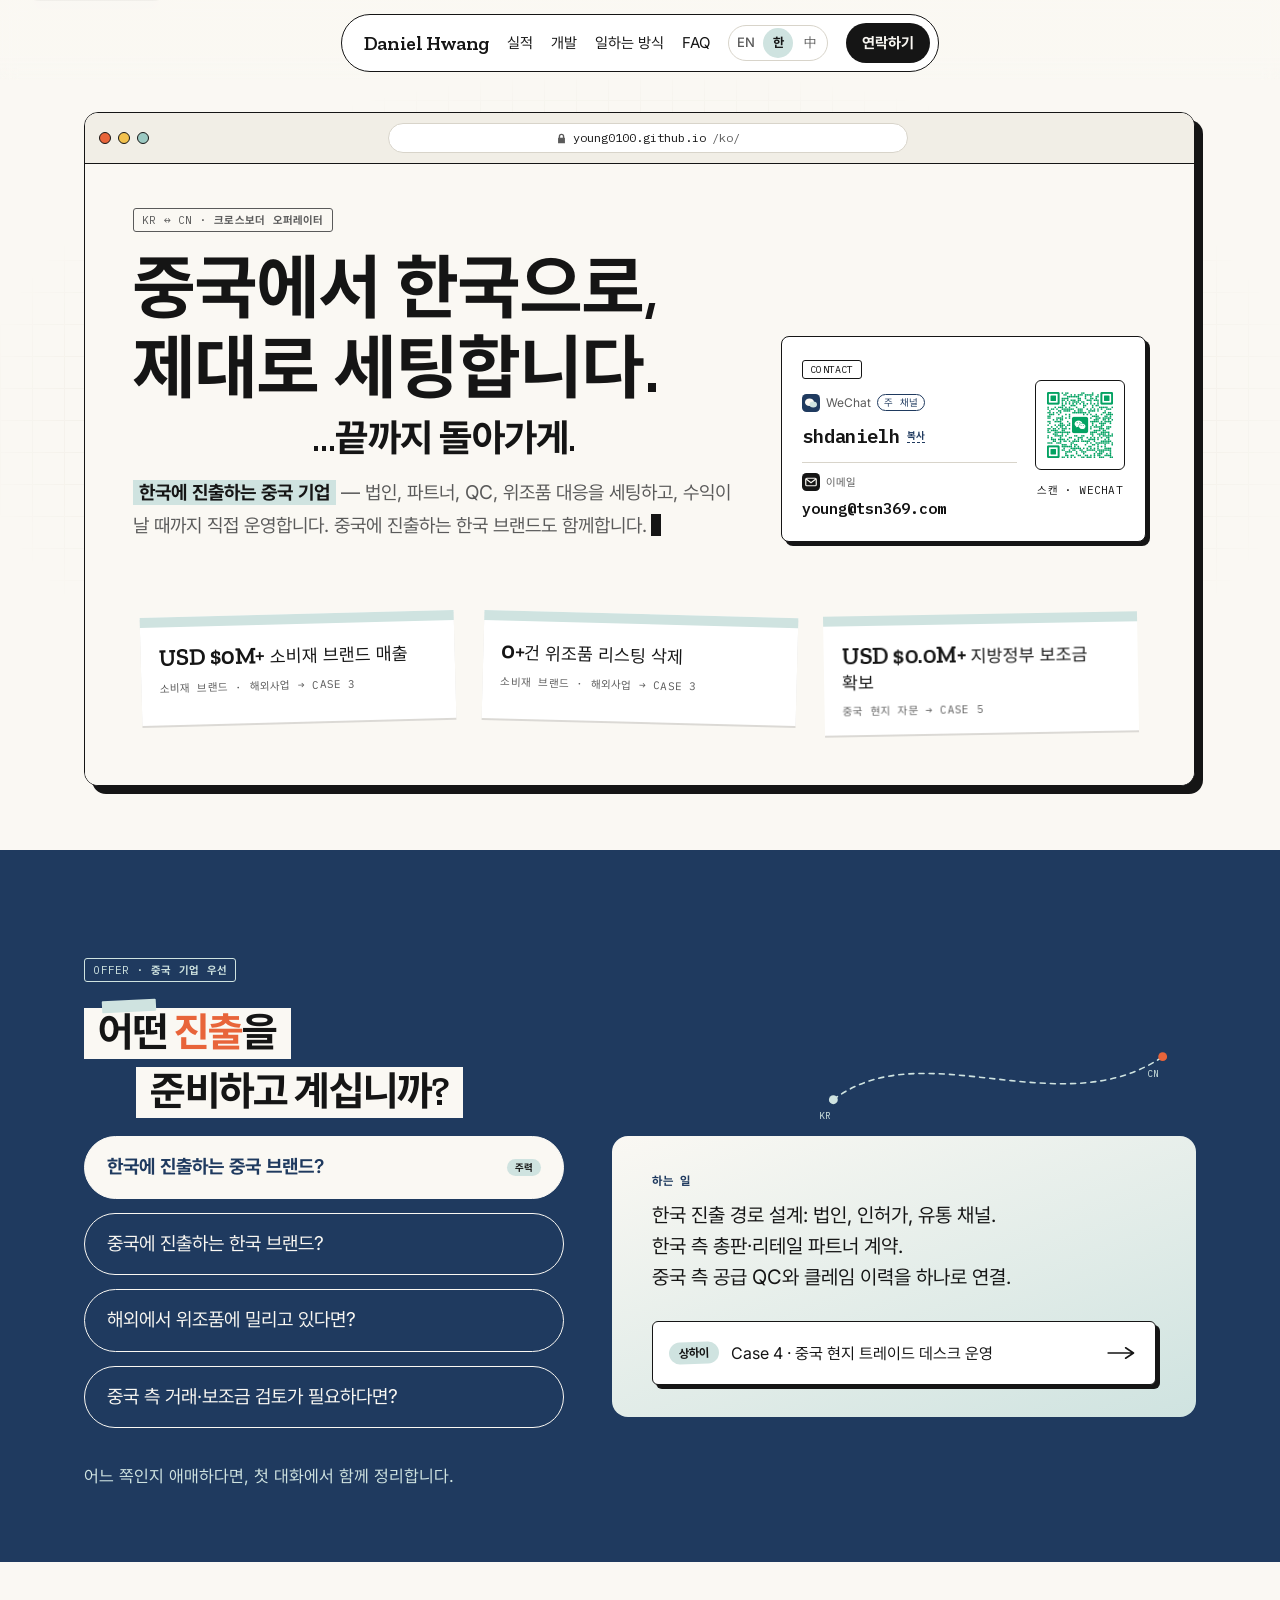
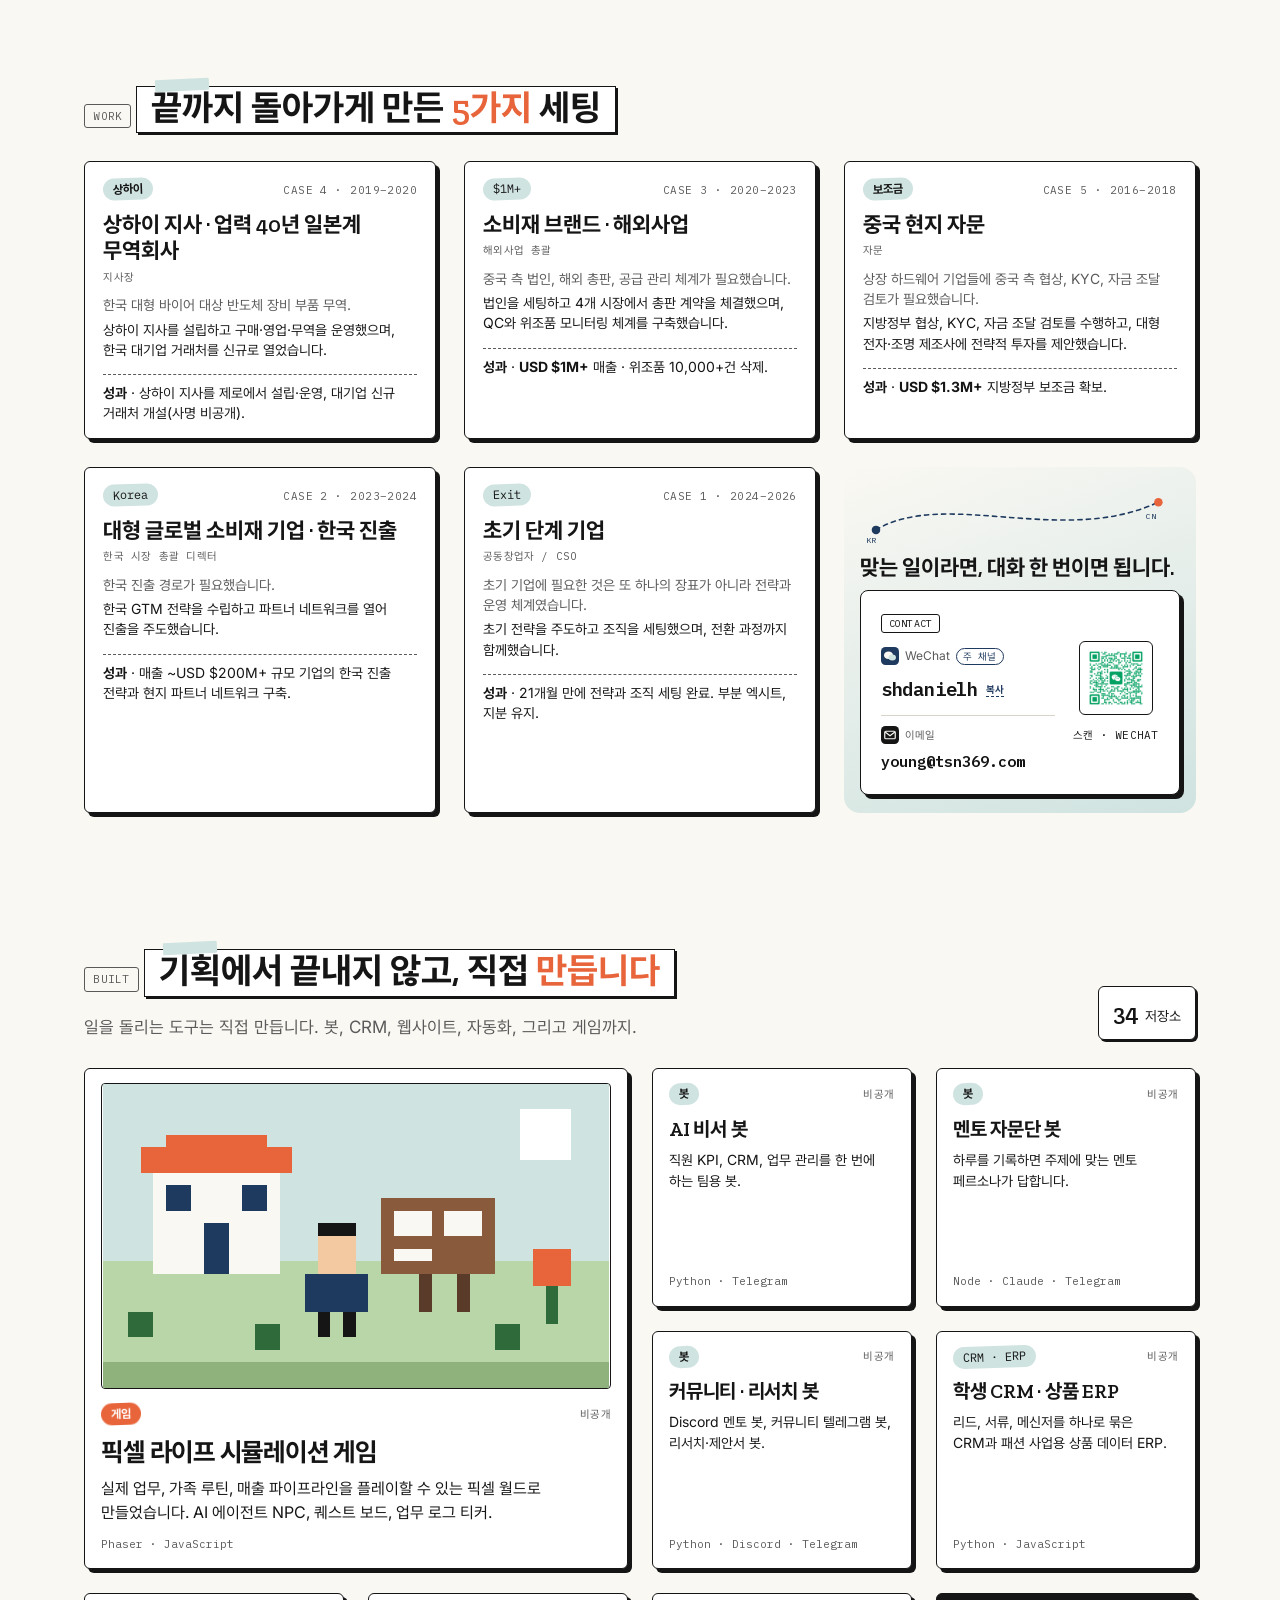
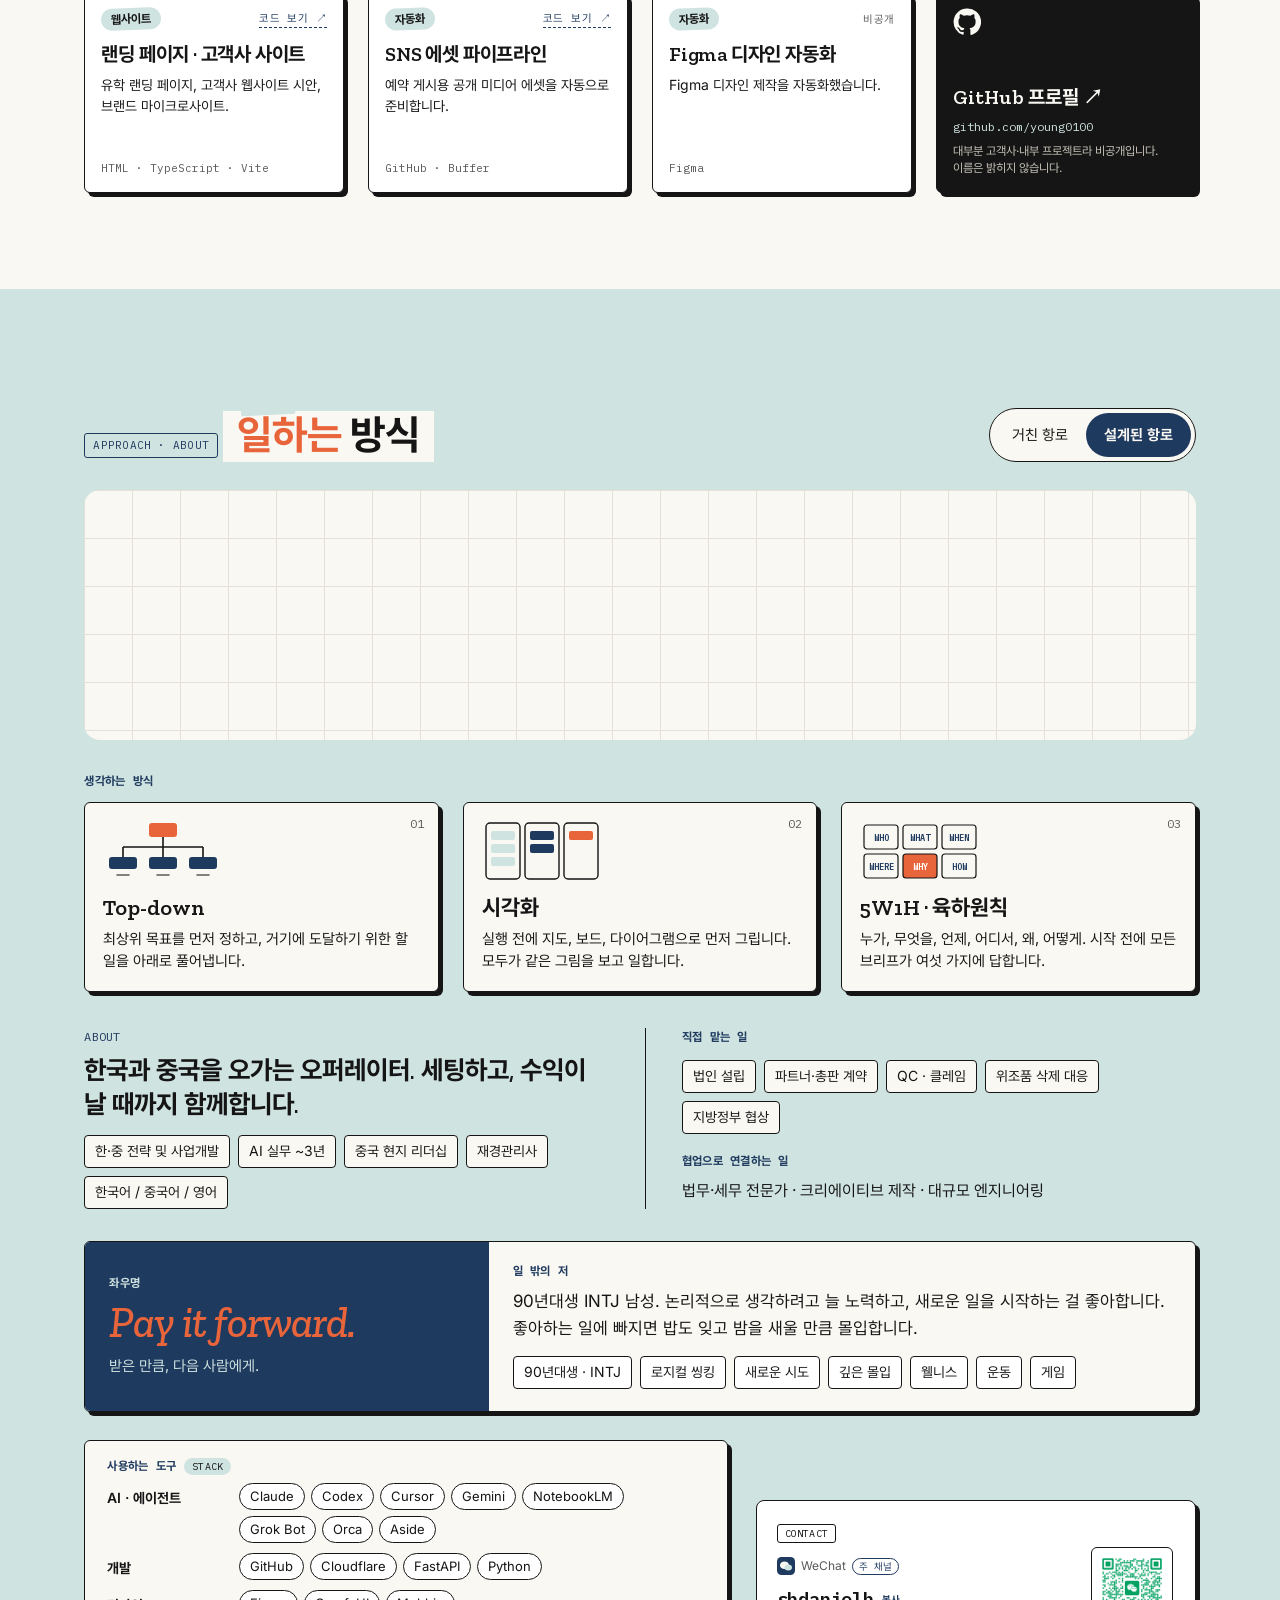
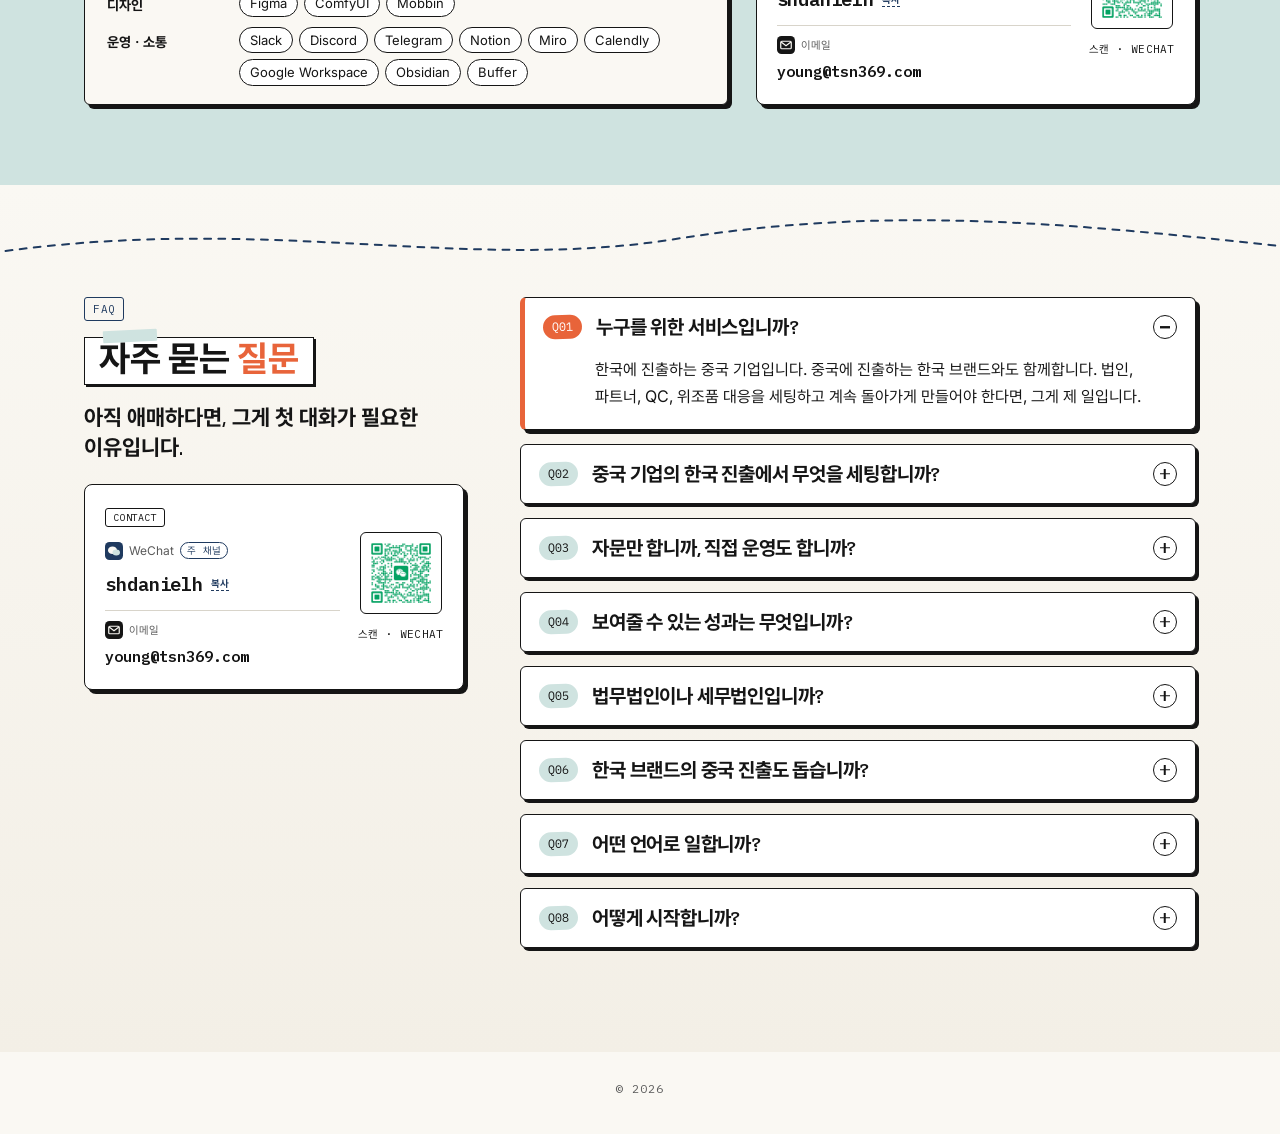
==== commit 6f002599: "mirror: site build 2026-11-02" ====
--- a/ko/index.html
+++ b/ko/index.html
@@ -1 +1 @@
-<!DOCTYPE html><html lang="ko"> <head><meta charset="utf-8"><meta name="viewport" content="width=device-width, initial-scale=1"><meta http-equiv="Content-Security-Policy" content="default-src 'self'; script-src 'self'; style-src 'self'; img-src 'self'; font-src 'self'; connect-src 'none'; object-src 'none'; base-uri 'self'; form-action 'none'; upgrade-insecure-requests"><meta name="referrer" content="no-referrer"><title>Daniel Hwang — 중국에서 한국으로, 제대로 세팅합니다.</title><meta name="description" content="크로스보더 오퍼레이터. 중국과 한국을 오가는 기업의 법인, 파트너, 품질관리(QC), 위조품 대응을 세팅하고 수익이 날 때까지 직접 운영합니다."><meta name="robots" content="index, follow"><meta name="theme-color" content="#FAF8F3"><link rel="canonical" href="https://young0100.github.io/ko/"><link rel="alternate" hreflang="en" href="https://young0100.github.io/"><link rel="alternate" hreflang="ko" href="https://young0100.github.io/ko/"><link rel="alternate" hreflang="zh-Hans" href="https://young0100.github.io/zh/"><link rel="alternate" hreflang="x-default" href="https://young0100.github.io/"><link rel="icon" href="/favicon.svg" type="image/svg+xml"><link rel="preload" href="/fonts/ko-sans-700.woff2" as="font" type="font/woff2" crossorigin><link rel="preload" href="/fonts/ko-sans-400.woff2" as="font" type="font/woff2" crossorigin><meta property="og:title" content="Daniel Hwang — 중국에서 한국으로, 제대로 세팅합니다."><meta property="og:description" content="크로스보더 오퍼레이터. 중국과 한국을 오가는 기업의 법인, 파트너, 품질관리(QC), 위조품 대응을 세팅하고 수익이 날 때까지 직접 운영합니다."><meta property="og:type" content="website"><meta property="og:locale" content="ko_KR"><meta property="og:url" content="https://young0100.github.io/ko/"><meta property="og:image" content="https://young0100.github.io/og/og-en.png"><meta property="og:image:width" content="1200"><meta property="og:image:height" content="630"><meta name="twitter:card" content="summary_large_image"><meta name="twitter:title" content="Daniel Hwang — 중국에서 한국으로, 제대로 세팅합니다."><meta name="twitter:description" content="크로스보더 오퍼레이터. 중국과 한국을 오가는 기업의 법인, 파트너, 품질관리(QC), 위조품 대응을 세팅하고 수익이 날 때까지 직접 운영합니다."><meta name="twitter:image" content="https://young0100.github.io/og/og-en.png"><script type="application/ld+json">{"@context":"https://schema.org","@type":"Person","name":"Daniel Hwang","jobTitle":"크로스보더 오퍼레이터","knowsLanguage":["ko","zh","en"],"url":"https://young0100.github.io/ko/","sameAs":["https://github.com/young0100"]}</script><script type="application/ld+json">{"@context":"https://schema.org","@type":"FAQPage","inLanguage":"ko","mainEntity":[{"@type":"Question","name":"누구를 위한 서비스입니까?","acceptedAnswer":{"@type":"Answer","text":"한국에 진출하는 중국 기업입니다. 중국에 진출하는 한국 브랜드와도 함께합니다. 법인, 파트너, QC, 위조품 대응을 세팅하고 계속 돌아가게 만들어야 한다면, 그게 제 일입니다."}},{"@type":"Question","name":"중국 기업의 한국 진출에서 무엇을 세팅합니까?","acceptedAnswer":{"@type":"Answer","text":"한국 진출 경로(법인, 인허가, 유통 채널)를 설계하고, 한국 측 총판·리테일 파트너와 계약하며, 중국 측 공급 QC를 클레임 이력과 연결합니다. 해외에서 위조품이 가격을 무너뜨리고 있다면 위조품 모니터링과 삭제 대응을 더합니다."}},{"@type":"Question","name":"자문만 합니까, 직접 운영도 합니까?","acceptedAnswer":{"@type":"Answer","text":"세팅한 뒤, 수익이 나고 제가 없어도 돌아갈 때까지 남습니다. 순서는 파악 → 세팅 → 운영·인계입니다."}},{"@type":"Question","name":"보여줄 수 있는 성과는 무엇입니까?","acceptedAnswer":{"@type":"Answer","text":"과거 프로젝트 기준(사명 비공개): 소비재 브랜드 해외 매출 USD $1M+, 위조품 리스팅 10,000+건 삭제, 중국 현지 자문으로 지방정부 보조금 USD $1.3M+ 확보, 매출 ~USD $200M+ 규모 글로벌 소비재 기업의 한국 진출 전략과 현지 파트너 네트워크 구축."}},{"@type":"Question","name":"법무법인이나 세무법인입니까?","acceptedAnswer":{"@type":"Answer","text":"아닙니다. 법인 설립, 파트너·총판 계약, QC·클레임, 위조품 삭제 대응, 지방정부 협상을 직접 맡습니다. 법무·세무가 필요한 경우에는 자격을 갖춘 전문가를 연결합니다."}},{"@type":"Question","name":"한국 브랜드의 중국 진출도 돕습니까?","acceptedAnswer":{"@type":"Answer","text":"네. 중국 측에서도 같은 방식으로 법인, 파트너, QC, 위조품 대응을 세팅하고 계속 돌아가게 만듭니다."}},{"@type":"Question","name":"어떤 언어로 일합니까?","acceptedAnswer":{"@type":"Answer","text":"한국어, 중국어, 영어."}},{"@type":"Question","name":"어떻게 시작합니까?","acceptedAnswer":{"@type":"Answer","text":"맞는 일이라면 대화 한 번이면 됩니다. WeChat ID shdanielh, 또는 이메일 young@tsn369.com."}}]}</script><link rel="stylesheet" href="/_astro/index.BhN0b6w7.css"></head> <body>  <a class="skip" href="#top">본문으로 건너뛰기</a> <div class="nav-wrap"> <input class="nav-toggle" id="nav-toggle" type="checkbox"> <div class="nav-pill"> <a class="wordmark" href="#top">Daniel Hwang</a> <div class="nav-links" id="nav-links"> <a href="#work">실적</a> <a href="#built">개발</a> <a href="#approach">일하는 방식</a> <a href="#faq">FAQ</a> </div> <nav class="lang" aria-label="언어"> <a href="/?lang=en" hreflang="en" lang="en" title="English"> EN </a><a href="/ko/" hreflang="ko" lang="ko" aria-current="page" title="한국어"> 한 </a><a href="/zh/" hreflang="zh-Hans" lang="zh-Hans" title="简体中文"> 中 </a> </nav> <a class="nav-cta" href="#contact">연락하기</a> <label class="burger" for="nav-toggle"> <span class="sr">메뉴 열기</span> <span></span> <span></span> <span></span> </label> </div> </div> <main> <section class="hero" id="top"> <div class="wrap"> <div class="bw"> <div class="bw-bar" aria-hidden="true"> <span class="bw-dots"><i></i><i></i><i></i></span> <span class="bw-url"> <svg viewBox="0 0 16 16" width="11" height="11"><path d="M4 7V5a4 4 0 0 1 8 0v2h1v8H3V7h1Zm2 0h4V5a2 2 0 1 0-4 0v2Z" fill="currentColor"></path></svg> <b>young0100.github.io</b>/ko/ </span> </div> <div class="bw-body hero-grid"> <div class="hero-copy"> <p class="otag tag-muted"> KR ↔ CN<span class="tag-rest"> · 크로스보더 오퍼레이터</span> </p> <h1>중국에서 한국으로,<br>제대로 세팅합니다.</h1> <p class="tail">…끝까지 돌아가게.</p> <p class="lede"> <strong class="mark">한국에 진출하는 중국 기업</strong> — 법인, 파트너, QC, 위조품 대응을 세팅하고, 수익이 날 때까지 직접 운영합니다. 중국에 진출하는 한국 브랜드도 함께합니다.<span class="caret" aria-hidden="true"></span> </p> </div> <div class="hero-contact"> <article class="contact-card qr-hero" id="contact" aria-label="연락처"> <div class="contact-main"> <p class="otag contact-tag">Contact</p> <div class="ch"> <p class="ch-label"> <svg class="ico" viewBox="0 0 24 24" width="18" height="18" aria-hidden="true"> <rect width="24" height="24" rx="6" fill="#1F3A5F"></rect> <ellipse cx="10" cy="11" rx="6" ry="5" fill="#FAF8F3"></ellipse> <ellipse cx="15" cy="14" rx="5" ry="4" fill="#CFE3E0"></ellipse> </svg> WeChat <span class="badge">주 채널</span> </p> <button class="wx-copy" type="button" data-copy="shdanielh"> <span class="wx-id">shdanielh</span> <span class="copy-word">복사</span> <span class="sr">WeChat ID</span> </button> </div> <div class="ch email-ch"> <p class="ch-label"> <svg class="ico" viewBox="0 0 24 24" width="18" height="18" aria-hidden="true"> <rect width="24" height="24" rx="6" fill="#151515"></rect> <rect x="5" y="7" width="14" height="10" rx="1.5" fill="none" stroke="#FAF8F3" stroke-width="1.6"></rect> <path d="M5.5 8 L12 13 L18.5 8" fill="none" stroke="#FAF8F3" stroke-width="1.6"></path> </svg> 이메일 </p> <a class="email" href="mailto:young@tsn369.com">young@tsn369.com</a> </div> </div> <div class="qr-block"> <div class="qr-frame"> <picture> <source srcset="/contact/wechat-qr-shdanielh.webp" type="image/webp"> <img src="/contact/wechat-qr-shdanielh.jpg" width="640" height="640" alt="shdanielh WeChat QR 코드"> </picture> </div> <p class="qr-cap">스캔 · WeChat</p> </div> </article> </div> <ul class="chips"> <li> <a class="chip" href="#case-3"> <p class="chip-lead"><span>USD $1M+</span> 소비재 브랜드 매출</p> <p class="chip-meta">소비재 브랜드 · 해외사업 → Case 3</p> </a> </li><li> <a class="chip" href="#case-3"> <p class="chip-lead"><span>10,000+</span>건 위조품 리스팅 삭제</p> <p class="chip-meta">소비재 브랜드 · 해외사업 → Case 3</p> </a> </li><li> <a class="chip" href="#case-5"> <p class="chip-lead"><span>USD $1.3M+</span> 지방정부 보조금 확보</p> <p class="chip-meta">중국 현지 자문 → Case 5</p> </a> </li> </ul> </div> </div> </div> </section> <section class="offer" id="offer"> <div class="wrap offer-grid"> <p class="otag offer-tag"> Offer · 중국<span class="tag-rest"> 기업 우선</span> </p> <h2 class="offer-title"> <span class="tab">어떤 <span class="sig">진출</span>을</span> <span class="tab tab-indent">준비하고 계십니까?</span> </h2> <svg class="route route-offer" viewBox="0 0 600 160" fill="none" aria-hidden="true"> <path d="M40 118 C 180 10, 400 160, 560 50" stroke="currentColor" stroke-width="2.5" stroke-dasharray="8 8" stroke-linecap="round"></path> <circle cx="40" cy="118" r="7" fill="currentColor"></circle> <circle cx="560" cy="50" r="7" class="dot-cn"></circle> <text x="18" y="148">KR</text> <text x="536" y="82">CN</text> </svg> <div class="pills"> <a class="qpill is-primary" href="#offer-panel"> <span>한국에 진출하는 중국 브랜드?</span> <span class="sticker sticker-flat">주력</span> </a><a class="qpill" href="#case-4">중국에 진출하는 한국 브랜드?</a><a class="qpill" href="#case-3">해외에서 위조품에 밀리고 있다면?</a><a class="qpill" href="#case-5">중국 측 거래·보조금 검토가 필요하다면?</a> </div> <div class="sheet" id="offer-panel"> <p class="kicker">하는 일</p> <p class="sheet-copy"> 한국 진출 경로 설계: 법인, 인허가, 유통 채널.<br>한국 측 총판·리테일 파트너 계약.<br>중국 측 공급 QC와 클레임 이력을 하나로 연결.<br> </p> <a class="case-jump" href="#case-4"> <span class="sticker">상하이</span> <span class="case-jump-label">Case 4 · 중국 현지 트레이드 데스크 운영</span> <svg class="arrow" viewBox="0 0 36 16" width="32" height="14" aria-hidden="true"> <path d="M1 8 H28 M21 2 L30 8 L21 14" fill="none" stroke="currentColor" stroke-width="1.8" stroke-linecap="round" stroke-linejoin="round"></path> </svg> </a> </div> <p class="offer-foot">어느 쪽인지 애매하다면, 첫 대화에서 함께 정리합니다.</p> </div> </section> <section class="work" id="work"> <div class="wrap"> <p class="otag tag-muted">Work</p> <h2 class="tab tab-frame work-title"> 끝까지 돌아가게 만든 <span class="sig">5가지</span><span class="title-rest"> 세팅</span> </h2> <div class="case-grid"> <article class="case" id="case-4"> <header class="case-top"> <span class="sticker">상하이</span> <p class="case-meta"> Case 4 · 2019–2020 </p> </header> <h3>상하이 지사 · 업력 40년 일본계 무역회사</h3> <p class="role">지사장</p> <p class="problem">한국 대형 바이어 대상 반도체 장비 부품 무역.</p> <p class="did">상하이 지사를 설립하고 구매·영업·무역을 운영했으며, 한국 대기업 거래처를 신규로 열었습니다.</p> <p class="outcome"> <b>성과</b> ·  상하이 지사를 제로에서 설립·운영, 대기업 신규 거래처 개설(사명 비공개). </p> </article><article class="case" id="case-3"> <header class="case-top"> <span class="sticker">$1M+</span> <p class="case-meta"> Case 3 · 2020–2023 </p> </header> <h3>소비재 브랜드 · 해외사업</h3> <p class="role">해외사업 총괄</p> <p class="problem">중국 측 법인, 해외 총판, 공급 관리 체계가 필요했습니다.</p> <p class="did">법인을 세팅하고 4개 시장에서 총판 계약을 체결했으며, QC와 위조품 모니터링 체계를 구축했습니다.</p> <p class="outcome"> <b>성과</b> · <strong>USD $1M+</strong> 매출 · 위조품 10,000+건 삭제. </p> </article><article class="case" id="case-5"> <header class="case-top"> <span class="sticker">보조금</span> <p class="case-meta"> Case 5 · 2016–2018 </p> </header> <h3>중국 현지 자문</h3> <p class="role">자문</p> <p class="problem">상장 하드웨어 기업들에 중국 측 협상, KYC, 자금 조달 검토가 필요했습니다.</p> <p class="did">지방정부 협상, KYC, 자금 조달 검토를 수행하고, 대형 전자·조명 제조사에 전략적 투자를 제안했습니다.</p> <p class="outcome"> <b>성과</b> · <strong>USD $1.3M+</strong> 지방정부 보조금 확보. </p> </article><article class="case" id="case-2"> <header class="case-top"> <span class="sticker">Korea</span> <p class="case-meta"> Case 2 · 2023–2024 </p> </header> <h3>대형 글로벌 소비재 기업 · 한국 진출</h3> <p class="role">한국 시장 총괄 디렉터</p> <p class="problem">한국 진출 경로가 필요했습니다.</p> <p class="did">한국 GTM 전략을 수립하고 파트너 네트워크를 열어 진출을 주도했습니다.</p> <p class="outcome"> <b>성과</b> ·  매출 ~USD $200M+ 규모 기업의 한국 진출 전략과 현지 파트너 네트워크 구축. </p> </article><article class="case" id="case-1"> <header class="case-top"> <span class="sticker">Exit</span> <p class="case-meta"> Case 1 · 2024–2026 </p> </header> <h3>초기 단계 기업</h3> <p class="role">공동창업자 / CSO</p> <p class="problem">초기 기업에 필요한 것은 또 하나의 장표가 아니라 전략과 운영 체계였습니다.</p> <p class="did">초기 전략을 주도하고 조직을 세팅했으며, 전환 과정까지 함께했습니다.</p> <p class="outcome"> <b>성과</b> ·  21개월 만에 전략과 조직 세팅 완료. 부분 엑시트, 지분 유지. </p> </article> <aside class="cta-tile"> <svg class="route route-tile" viewBox="0 0 600 120" fill="none" aria-hidden="true"> <path d="M30 88 C 160 10, 380 120, 560 36" stroke="currentColor" stroke-width="3" stroke-dasharray="8 8" stroke-linecap="round"></path> <circle cx="30" cy="88" r="8" fill="currentColor"></circle> <circle cx="560" cy="36" r="8" class="dot-cn"></circle> <text x="12" y="112">KR</text> <text x="536" y="68">CN</text> </svg> <p class="cta-line">맞는 일이라면, 대화 한 번이면 됩니다.</p> <article class="contact-card qr-tile" aria-label="연락처"> <div class="contact-main"> <p class="otag contact-tag">Contact</p> <div class="ch"> <p class="ch-label"> <svg class="ico" viewBox="0 0 24 24" width="18" height="18" aria-hidden="true"> <rect width="24" height="24" rx="6" fill="#1F3A5F"></rect> <ellipse cx="10" cy="11" rx="6" ry="5" fill="#FAF8F3"></ellipse> <ellipse cx="15" cy="14" rx="5" ry="4" fill="#CFE3E0"></ellipse> </svg> WeChat <span class="badge">주 채널</span> </p> <button class="wx-copy" type="button" data-copy="shdanielh"> <span class="wx-id">shdanielh</span> <span class="copy-word">복사</span> <span class="sr">WeChat ID</span> </button> </div> <div class="ch email-ch"> <p class="ch-label"> <svg class="ico" viewBox="0 0 24 24" width="18" height="18" aria-hidden="true"> <rect width="24" height="24" rx="6" fill="#151515"></rect> <rect x="5" y="7" width="14" height="10" rx="1.5" fill="none" stroke="#FAF8F3" stroke-width="1.6"></rect> <path d="M5.5 8 L12 13 L18.5 8" fill="none" stroke="#FAF8F3" stroke-width="1.6"></path> </svg> 이메일 </p> <a class="email" href="mailto:young@tsn369.com">young@tsn369.com</a> </div> </div> <div class="qr-block"> <div class="qr-frame"> <picture> <source srcset="/contact/wechat-qr-shdanielh.webp" type="image/webp"> <img src="/contact/wechat-qr-shdanielh.jpg" width="640" height="640" alt="shdanielh WeChat QR 코드" loading="lazy"> </picture> </div> <p class="qr-cap">스캔 · WeChat</p> </div> </article> </aside> </div> </div> </section> <section class="built" id="built"> <div class="wrap"> <div class="built-head"> <div> <p class="otag tag-muted">Built</p> <h2 class="tab tab-frame built-title">기획에서 끝내지 않고, 직접 <span class="sig">만듭니다</span></h2> <p class="built-lede">일을 돌리는 도구는 직접 만듭니다. 봇, CRM, 웹사이트, 자동화, 그리고 게임까지.</p> </div> <ul class="built-stats"> <li><strong>34</strong> 저장소</li> </ul> </div> <div class="proj-grid"> <article class="proj proj-game proj-feature"> <svg class="proj-art" viewBox="0 0 40 24" shape-rendering="crispEdges" aria-hidden="true"> <rect x="0" y="0" width="40" height="14" fill="#CFE3E0"></rect><rect x="0" y="14" width="40" height="8" fill="#B9D6A8"></rect><rect x="0" y="22" width="40" height="2" fill="#8FB27C"></rect><rect x="4" y="7" width="10" height="8" fill="#FAF8F3"></rect><rect x="3" y="5" width="12" height="2" fill="#E8643A"></rect><rect x="5" y="4" width="8" height="1" fill="#E8643A"></rect><rect x="8" y="11" width="2" height="4" fill="#1F3A5F"></rect><rect x="5" y="8" width="2" height="2" fill="#1F3A5F"></rect><rect x="11" y="8" width="2" height="2" fill="#1F3A5F"></rect><rect x="22" y="9" width="9" height="6" fill="#8A5A3C"></rect><rect x="23" y="10" width="3" height="2" fill="#FAF8F3"></rect><rect x="27" y="10" width="3" height="2" fill="#FAF8F3"></rect><rect x="23" y="13" width="3" height="1" fill="#FAF8F3"></rect><rect x="25" y="15" width="1" height="3" fill="#5A3A28"></rect><rect x="28" y="15" width="1" height="3" fill="#5A3A28"></rect><rect x="34" y="13" width="3" height="3" fill="#E8643A"></rect><rect x="35" y="16" width="1" height="3" fill="#2F6B3A"></rect><rect x="33" y="2" width="4" height="4" fill="#FFFFFF"></rect><rect x="2" y="18" width="2" height="2" fill="#2F6B3A"></rect><rect x="12" y="19" width="2" height="2" fill="#2F6B3A"></rect><rect x="31" y="19" width="2" height="2" fill="#2F6B3A"></rect> <g class="px-walker"> <rect x="17" y="12" width="3" height="3" fill="#F2C9A0"></rect><rect x="17" y="11" width="3" height="1" fill="#151515"></rect><rect x="16" y="15" width="5" height="3" fill="#1F3A5F"></rect><rect x="17" y="18" width="1" height="2" fill="#151515"></rect><rect x="19" y="18" width="1" height="2" fill="#151515"></rect> </g> </svg> <header class="proj-top"> <span class="sticker">게임</span> <span class="proj-private">비공개</span> </header> <h3>픽셀 라이프 시뮬레이션 게임</h3> <p class="proj-line">실제 업무, 가족 루틴, 매출 파이프라인을 플레이할 수 있는 픽셀 월드로 만들었습니다. AI 에이전트 NPC, 퀘스트 보드, 업무 로그 티커.</p> <p class="proj-stack">Phaser · JavaScript</p> </article><article class="proj proj-bot">  <header class="proj-top"> <span class="sticker">봇</span> <span class="proj-private">비공개</span> </header> <h3>AI 비서 봇</h3> <p class="proj-line">직원 KPI, CRM, 업무 관리를 한 번에 하는 팀용 봇.</p> <p class="proj-stack">Python · Telegram</p> </article><article class="proj proj-bot">  <header class="proj-top"> <span class="sticker">봇</span> <span class="proj-private">비공개</span> </header> <h3>멘토 자문단 봇</h3> <p class="proj-line">하루를 기록하면 주제에 맞는 멘토 페르소나가 답합니다.</p> <p class="proj-stack">Node · Claude · Telegram</p> </article><article class="proj proj-bot">  <header class="proj-top"> <span class="sticker">봇</span> <span class="proj-private">비공개</span> </header> <h3>커뮤니티 · 리서치 봇</h3> <p class="proj-line">Discord 멘토 봇, 커뮤니티 텔레그램 봇, 리서치·제안서 봇.</p> <p class="proj-stack">Python · Discord · Telegram</p> </article><article class="proj proj-crm">  <header class="proj-top"> <span class="sticker">CRM · ERP</span> <span class="proj-private">비공개</span> </header> <h3>학생 CRM · 상품 ERP</h3> <p class="proj-line">리드, 서류, 메신저를 하나로 묶은 CRM과 패션 사업용 상품 데이터 ERP.</p> <p class="proj-stack">Python · JavaScript</p> </article><article class="proj proj-site">  <header class="proj-top"> <span class="sticker">웹사이트</span> <a class="proj-link" href="https://github.com/young0100/mingalar-edu" rel="noopener" target="_blank">코드 보기 ↗</a> </header> <h3>랜딩 페이지 · 고객사 사이트</h3> <p class="proj-line">유학 랜딩 페이지, 고객사 웹사이트 시안, 브랜드 마이크로사이트.</p> <p class="proj-stack">HTML · TypeScript · Vite</p> </article><article class="proj proj-auto">  <header class="proj-top"> <span class="sticker">자동화</span> <a class="proj-link" href="https://github.com/young0100/otk-media" rel="noopener" target="_blank">코드 보기 ↗</a> </header> <h3>SNS 에셋 파이프라인</h3> <p class="proj-line">예약 게시용 공개 미디어 에셋을 자동으로 준비합니다.</p> <p class="proj-stack">GitHub · Buffer</p> </article><article class="proj proj-auto">  <header class="proj-top"> <span class="sticker">자동화</span> <span class="proj-private">비공개</span> </header> <h3>Figma 디자인 자동화</h3> <p class="proj-line">Figma 디자인 제작을 자동화했습니다.</p> <p class="proj-stack">Figma</p> </article> <a class="proj proj-profile" href="https://github.com/young0100" rel="noopener" target="_blank"> <svg viewBox="0 0 24 24" width="28" height="28" aria-hidden="true"> <path fill="currentColor" d="M12 .5a11.5 11.5 0 0 0-3.64 22.41c.58.1.79-.25.79-.56v-2c-3.2.7-3.88-1.37-3.88-1.37-.53-1.33-1.28-1.69-1.28-1.69-1.05-.71.08-.7.08-.7 1.16.08 1.77 1.19 1.77 1.19 1.03 1.77 2.7 1.26 3.36.96.1-.75.4-1.26.73-1.55-2.55-.29-5.24-1.28-5.24-5.68 0-1.26.45-2.28 1.19-3.09-.12-.29-.52-1.46.11-3.05 0 0 .97-.31 3.17 1.18a11 11 0 0 1 5.77 0c2.2-1.49 3.17-1.18 3.17-1.18.63 1.59.23 2.76.11 3.05.74.81 1.19 1.83 1.19 3.09 0 4.41-2.69 5.38-5.26 5.67.41.36.78 1.06.78 2.14v3.17c0 .31.21.67.8.56A11.5 11.5 0 0 0 12 .5Z"></path> </svg> <span class="proj-profile-label">GitHub 프로필 ↗</span> <span class="proj-profile-handle">github.com/young0100</span> <span class="proj-note">대부분 고객사·내부 프로젝트라 비공개입니다. 이름은 밝히지 않습니다.</span> </a> </div> </div> </section> <section class="approach" id="approach"> <div class="wrap"> <div class="approach-head"> <div> <p class="otag approach-tag">Approach · About</p> <h2 class="tab"><span class="sig">일하는</span> 방식</h2> </div> <fieldset class="seg"> <legend class="sr">경로</legend> <input type="radio" name="route" id="route-rough" value="rough"> <label for="route-rough">거친 항로</label> <input type="radio" name="route" id="route-plotted" value="plotted" checked> <label for="route-plotted">설계된 항로</label> </fieldset> </div> <p id="route-status" class="sr">설계된 항로</p> <div class="map" id="route-map"> <svg class="route-plotted" viewBox="0 0 1248 230" fill="none" aria-hidden="true"> <path d="M120 160 C 300 60, 420 200, 620 120 S 940 40, 1120 100" stroke="#1F3A5F" stroke-width="3" stroke-dasharray="10 8" stroke-linecap="round"></path> <circle cx="120" cy="160" r="12" fill="#1F3A5F"></circle> <circle cx="620" cy="120" r="12" fill="#1F3A5F"></circle> <circle cx="1120" cy="100" r="12" fill="#E8643A"></circle> </svg> <svg class="route-rough" viewBox="0 0 1248 230" fill="none" aria-hidden="true"> <path d="M120 160 C 40 40, 280 230, 300 90 S 250 20, 460 170 S 520 40, 620 120 S 700 230, 860 60 S 980 10, 1120 100" stroke="#1F3A5F" stroke-width="3" stroke-dasharray="4 7" stroke-linecap="round"></path> <circle cx="120" cy="160" r="12" fill="#1F3A5F"></circle> <circle cx="620" cy="120" r="12" fill="#1F3A5F"></circle> <circle cx="1120" cy="100" r="12" fill="#E8643A"></circle> </svg> <ol class="steps"> <li><b>1 · 파악</b> <span>시장, 규제, 상대방</span></li><li><b>2 · 세팅</b> <span>법인, 파트너, QC</span></li><li><b>3 · 운영 · 인계</b> <span>제가 없어도 돌아갈 때까지</span></li> </ol> </div> <div class="think"> <p class="kicker think-kicker">생각하는 방식</p> <ol class="think-grid"> <li class="think-card"> <span class="think-n">01</span> <svg class="think-ico" viewBox="0 0 120 64" fill="none" aria-hidden="true"> <rect x="46" y="4" width="28" height="14" rx="3" fill="#E8643A"></rect> <path d="M60 18 V28 M20 28 H100 M20 28 V38 M60 28 V38 M100 28 V38" stroke="#151515" stroke-width="1.6"></path> <rect x="6" y="38" width="28" height="12" rx="3" fill="#1F3A5F"></rect> <rect x="46" y="38" width="28" height="12" rx="3" fill="#1F3A5F"></rect> <rect x="86" y="38" width="28" height="12" rx="3" fill="#1F3A5F"></rect> <path d="M14 56 H26 M54 56 H66 M94 56 H106" stroke="#5A5A5A" stroke-width="1.6" stroke-linecap="round"></path> </svg> <h3>Top-down</h3> <p>최상위 목표를 먼저 정하고, 거기에 도달하기 위한 할 일을 아래로 풀어냅니다.</p> </li> <li class="think-card"> <span class="think-n">02</span> <svg class="think-ico" viewBox="0 0 120 64" fill="none" aria-hidden="true"> <rect x="4" y="4" width="34" height="56" rx="4" stroke="#151515" stroke-width="1.4"></rect> <rect x="43" y="4" width="34" height="56" rx="4" stroke="#151515" stroke-width="1.4"></rect> <rect x="82" y="4" width="34" height="56" rx="4" stroke="#151515" stroke-width="1.4"></rect> <rect x="9" y="12" width="24" height="9" rx="2" fill="#CFE3E0"></rect> <rect x="9" y="25" width="24" height="9" rx="2" fill="#CFE3E0"></rect> <rect x="9" y="38" width="24" height="9" rx="2" fill="#CFE3E0"></rect> <rect x="48" y="12" width="24" height="9" rx="2" fill="#1F3A5F"></rect> <rect x="48" y="25" width="24" height="9" rx="2" fill="#1F3A5F"></rect> <rect x="87" y="12" width="24" height="9" rx="2" fill="#E8643A"></rect> </svg> <h3>시각화</h3> <p>실행 전에 지도, 보드, 다이어그램으로 먼저 그립니다. 모두가 같은 그림을 보고 일합니다.</p> </li> <li class="think-card"> <span class="think-n">03</span> <svg class="think-ico" viewBox="0 0 120 64" fill="none" aria-hidden="true"> <g> <rect x="4" y="6" width="34" height="24" rx="3" fill="#FAF8F3" stroke="#151515" stroke-width="1.2"></rect> <text x="21" y="22" text-anchor="middle" font-size="8.5" font-family="IBM Plex Mono, monospace" font-weight="600" fill="#1F3A5F">WHO</text> </g><g> <rect x="43" y="6" width="34" height="24" rx="3" fill="#FAF8F3" stroke="#151515" stroke-width="1.2"></rect> <text x="60" y="22" text-anchor="middle" font-size="8.5" font-family="IBM Plex Mono, monospace" font-weight="600" fill="#1F3A5F">WHAT</text> </g><g> <rect x="82" y="6" width="34" height="24" rx="3" fill="#FAF8F3" stroke="#151515" stroke-width="1.2"></rect> <text x="99" y="22" text-anchor="middle" font-size="8.5" font-family="IBM Plex Mono, monospace" font-weight="600" fill="#1F3A5F">WHEN</text> </g><g> <rect x="4" y="35" width="34" height="24" rx="3" fill="#FAF8F3" stroke="#151515" stroke-width="1.2"></rect> <text x="21" y="51" text-anchor="middle" font-size="8.5" font-family="IBM Plex Mono, monospace" font-weight="600" fill="#1F3A5F">WHERE</text> </g><g> <rect x="43" y="35" width="34" height="24" rx="3" fill="#E8643A" stroke="#151515" stroke-width="1.2"></rect> <text x="60" y="51" text-anchor="middle" font-size="8.5" font-family="IBM Plex Mono, monospace" font-weight="600" fill="#FFFFFF">WHY</text> </g><g> <rect x="82" y="35" width="34" height="24" rx="3" fill="#FAF8F3" stroke="#151515" stroke-width="1.2"></rect> <text x="99" y="51" text-anchor="middle" font-size="8.5" font-family="IBM Plex Mono, monospace" font-weight="600" fill="#1F3A5F">HOW</text> </g> </svg> <h3>5W1H · 육하원칙</h3> <p>누가, 무엇을, 언제, 어디서, 왜, 어떻게. 시작 전에 모든 브리프가 여섯 가지에 답합니다.</p> </li> </ol> </div> <div class="about-grid"> <div id="about"> <p class="kicker">About</p> <p class="about-line">한국과 중국을 오가는 오퍼레이터. 세팅하고, 수익이 날 때까지 함께합니다.</p> <ul class="tags"> <li>한·중 전략 및 사업개발</li><li>AI 실무 ~3년</li><li>중국 현지 리더십</li><li>재경관리사</li><li>한국어 / 중국어 / 영어</li> </ul> </div> <div class="own"> <p class="kicker">직접 맡는 일</p> <ul class="tags"> <li>법인 설립</li><li>파트너·총판 계약</li><li>QC · 클레임</li><li>위조품 삭제 대응</li><li>지방정부 협상</li> </ul> <p class="kicker bring">협업으로 연결하는 일</p> <p class="bring-line">법무·세무 전문가 · 크리에이티브 제작 · 대규모 엔지니어링</p> </div> </div> <div class="personal"> <div class="motto"> <p class="kicker">좌우명</p> <p class="motto-line">Pay it forward.</p> <p class="motto-sub">받은 만큼, 다음 사람에게.</p> </div> <div class="personal-body"> <p class="kicker">일 밖의 저</p> <p class="personal-line">90년대생 INTJ 남성. 논리적으로 생각하려고 늘 노력하고, 새로운 일을 시작하는 걸 좋아합니다. 좋아하는 일에 빠지면 밥도 잊고 밤을 새울 만큼 몰입합니다.</p> <ul class="tags personal-tags"> <li>90년대생 · INTJ</li><li>로지컬 씽킹</li><li>새로운 시도</li><li>깊은 몰입</li><li>웰니스</li><li>운동</li><li>게임</li> </ul> </div> </div> <div class="approach-bottom"> <div class="tools"> <p class="kicker">사용하는 도구 <span class="sticker sticker-flat">stack</span></p> <dl class="tool-groups"> <div class="tool-row"> <dt>AI · 에이전트</dt> <dd> <ul class="tool-chips"> <li>Claude</li><li>Codex</li><li>Cursor</li><li>Gemini</li><li>NotebookLM</li><li>Grok Bot</li><li>Orca</li><li>Aside</li> </ul> </dd> </div><div class="tool-row"> <dt>개발</dt> <dd> <ul class="tool-chips"> <li>GitHub</li><li>Cloudflare</li><li>FastAPI</li><li>Python</li> </ul> </dd> </div><div class="tool-row"> <dt>디자인</dt> <dd> <ul class="tool-chips"> <li>Figma</li><li>ComfyUI</li><li>Mobbin</li> </ul> </dd> </div><div class="tool-row"> <dt>운영 · 소통</dt> <dd> <ul class="tool-chips"> <li>Slack</li><li>Discord</li><li>Telegram</li><li>Notion</li><li>Miro</li><li>Calendly</li><li>Google Workspace</li><li>Obsidian</li><li>Buffer</li> </ul> </dd> </div> </dl> </div> <article class="contact-card qr-approach" aria-label="연락처"> <div class="contact-main"> <p class="otag contact-tag">Contact</p> <div class="ch"> <p class="ch-label"> <svg class="ico" viewBox="0 0 24 24" width="18" height="18" aria-hidden="true"> <rect width="24" height="24" rx="6" fill="#1F3A5F"></rect> <ellipse cx="10" cy="11" rx="6" ry="5" fill="#FAF8F3"></ellipse> <ellipse cx="15" cy="14" rx="5" ry="4" fill="#CFE3E0"></ellipse> </svg> WeChat <span class="badge">주 채널</span> </p> <button class="wx-copy" type="button" data-copy="shdanielh"> <span class="wx-id">shdanielh</span> <span class="copy-word">복사</span> <span class="sr">WeChat ID</span> </button> </div> <div class="ch email-ch"> <p class="ch-label"> <svg class="ico" viewBox="0 0 24 24" width="18" height="18" aria-hidden="true"> <rect width="24" height="24" rx="6" fill="#151515"></rect> <rect x="5" y="7" width="14" height="10" rx="1.5" fill="none" stroke="#FAF8F3" stroke-width="1.6"></rect> <path d="M5.5 8 L12 13 L18.5 8" fill="none" stroke="#FAF8F3" stroke-width="1.6"></path> </svg> 이메일 </p> <a class="email" href="mailto:young@tsn369.com">young@tsn369.com</a> </div> </div> <div class="qr-block"> <div class="qr-frame"> <picture> <source srcset="/contact/wechat-qr-shdanielh.webp" type="image/webp"> <img src="/contact/wechat-qr-shdanielh.jpg" width="640" height="640" alt="shdanielh WeChat QR 코드" loading="lazy"> </picture> </div> <p class="qr-cap">스캔 · WeChat</p> </div> </article> </div> </div> </section> <section class="faq" id="faq"> <svg class="faq-route" viewBox="0 0 1440 60" preserveAspectRatio="none" fill="none" aria-hidden="true"> <path d="M-10 40 C 300 0, 520 60, 760 26 S 1200 10, 1450 34" stroke="#1F3A5F" stroke-width="2" stroke-dasharray="8 8" stroke-linecap="round"></path> </svg> <div class="wrap faq-grid"> <div class="faq-intro"> <p class="otag faq-tag">FAQ</p> <h2 class="tab tab-frame faq-title">자주 묻는 <span class="sig">질문</span></h2> <p class="faq-lead">아직 애매하다면, 그게 첫 대화가 필요한 이유입니다.</p> <article class="contact-card qr-faq" aria-label="연락처"> <div class="contact-main"> <p class="otag contact-tag">Contact</p> <div class="ch"> <p class="ch-label"> <svg class="ico" viewBox="0 0 24 24" width="18" height="18" aria-hidden="true"> <rect width="24" height="24" rx="6" fill="#1F3A5F"></rect> <ellipse cx="10" cy="11" rx="6" ry="5" fill="#FAF8F3"></ellipse> <ellipse cx="15" cy="14" rx="5" ry="4" fill="#CFE3E0"></ellipse> </svg> WeChat <span class="badge">주 채널</span> </p> <button class="wx-copy" type="button" data-copy="shdanielh"> <span class="wx-id">shdanielh</span> <span class="copy-word">복사</span> <span class="sr">WeChat ID</span> </button> </div> <div class="ch email-ch"> <p class="ch-label"> <svg class="ico" viewBox="0 0 24 24" width="18" height="18" aria-hidden="true"> <rect width="24" height="24" rx="6" fill="#151515"></rect> <rect x="5" y="7" width="14" height="10" rx="1.5" fill="none" stroke="#FAF8F3" stroke-width="1.6"></rect> <path d="M5.5 8 L12 13 L18.5 8" fill="none" stroke="#FAF8F3" stroke-width="1.6"></path> </svg> 이메일 </p> <a class="email" href="mailto:young@tsn369.com">young@tsn369.com</a> </div> </div> <div class="qr-block"> <div class="qr-frame"> <picture> <source srcset="/contact/wechat-qr-shdanielh.webp" type="image/webp"> <img src="/contact/wechat-qr-shdanielh.jpg" width="640" height="640" alt="shdanielh WeChat QR 코드" loading="lazy"> </picture> </div> <p class="qr-cap">스캔 · WeChat</p> </div> </article> </div> <div class="faq-list"> <details class="faq-item" open> <summary> <span class="faq-n">Q01</span> <h3>누구를 위한 서비스입니까?</h3> <span class="faq-plus" aria-hidden="true"></span> </summary> <p>한국에 진출하는 중국 기업입니다. 중국에 진출하는 한국 브랜드와도 함께합니다. 법인, 파트너, QC, 위조품 대응을 세팅하고 계속 돌아가게 만들어야 한다면, 그게 제 일입니다.</p> </details><details class="faq-item"> <summary> <span class="faq-n">Q02</span> <h3>중국 기업의 한국 진출에서 무엇을 세팅합니까?</h3> <span class="faq-plus" aria-hidden="true"></span> </summary> <p>한국 진출 경로(법인, 인허가, 유통 채널)를 설계하고, 한국 측 총판·리테일 파트너와 계약하며, 중국 측 공급 QC를 클레임 이력과 연결합니다. 해외에서 위조품이 가격을 무너뜨리고 있다면 위조품 모니터링과 삭제 대응을 더합니다.</p> </details><details class="faq-item"> <summary> <span class="faq-n">Q03</span> <h3>자문만 합니까, 직접 운영도 합니까?</h3> <span class="faq-plus" aria-hidden="true"></span> </summary> <p>세팅한 뒤, 수익이 나고 제가 없어도 돌아갈 때까지 남습니다. 순서는 파악 → 세팅 → 운영·인계입니다.</p> </details><details class="faq-item"> <summary> <span class="faq-n">Q04</span> <h3>보여줄 수 있는 성과는 무엇입니까?</h3> <span class="faq-plus" aria-hidden="true"></span> </summary> <p>과거 프로젝트 기준(사명 비공개): 소비재 브랜드 해외 매출 USD $1M+, 위조품 리스팅 10,000+건 삭제, 중국 현지 자문으로 지방정부 보조금 USD $1.3M+ 확보, 매출 ~USD $200M+ 규모 글로벌 소비재 기업의 한국 진출 전략과 현지 파트너 네트워크 구축.</p> </details><details class="faq-item"> <summary> <span class="faq-n">Q05</span> <h3>법무법인이나 세무법인입니까?</h3> <span class="faq-plus" aria-hidden="true"></span> </summary> <p>아닙니다. 법인 설립, 파트너·총판 계약, QC·클레임, 위조품 삭제 대응, 지방정부 협상을 직접 맡습니다. 법무·세무가 필요한 경우에는 자격을 갖춘 전문가를 연결합니다.</p> </details><details class="faq-item"> <summary> <span class="faq-n">Q06</span> <h3>한국 브랜드의 중국 진출도 돕습니까?</h3> <span class="faq-plus" aria-hidden="true"></span> </summary> <p>네. 중국 측에서도 같은 방식으로 법인, 파트너, QC, 위조품 대응을 세팅하고 계속 돌아가게 만듭니다.</p> </details><details class="faq-item"> <summary> <span class="faq-n">Q07</span> <h3>어떤 언어로 일합니까?</h3> <span class="faq-plus" aria-hidden="true"></span> </summary> <p>한국어, 중국어, 영어.</p> </details><details class="faq-item"> <summary> <span class="faq-n">Q08</span> <h3>어떻게 시작합니까?</h3> <span class="faq-plus" aria-hidden="true"></span> </summary> <p>맞는 일이라면 대화 한 번이면 됩니다. WeChat ID shdanielh, 또는 이메일 young@tsn369.com.</p> </details> </div> </div> </section> </main> <footer class="footer"> <p>© 2026</p> </footer> <div id="toast" class="toast" role="status" aria-live="polite" data-ok="복사됨" data-sel="선택해서 복사하세요" hidden></div>  <script src="/ui.js" defer></script> </body> </html>+<!DOCTYPE html><html lang="ko"> <head><meta charset="utf-8"><meta name="viewport" content="width=device-width, initial-scale=1"><meta http-equiv="Content-Security-Policy" content="default-src 'self'; script-src 'self'; style-src 'self'; img-src 'self'; font-src 'self'; connect-src 'none'; object-src 'none'; base-uri 'self'; form-action 'none'; upgrade-insecure-requests"><meta name="referrer" content="no-referrer"><title>Daniel Hwang — 중국에서 한국으로, 제대로 세팅합니다.</title><meta name="description" content="크로스보더 오퍼레이터. 중국과 한국을 오가는 기업의 법인, 파트너, 품질관리(QC), 위조품 대응을 세팅하고 수익이 날 때까지 직접 운영합니다."><meta name="robots" content="index, follow"><meta name="theme-color" content="#FAF8F3"><link rel="canonical" href="https://young0100.github.io/ko/"><link rel="alternate" hreflang="en" href="https://young0100.github.io/"><link rel="alternate" hreflang="ko" href="https://young0100.github.io/ko/"><link rel="alternate" hreflang="zh-Hans" href="https://young0100.github.io/zh/"><link rel="alternate" hreflang="x-default" href="https://young0100.github.io/"><link rel="icon" href="/favicon.svg" type="image/svg+xml"><link rel="preload" href="/fonts/ko-sans-700.woff2" as="font" type="font/woff2" crossorigin><link rel="preload" href="/fonts/ko-sans-400.woff2" as="font" type="font/woff2" crossorigin><meta property="og:title" content="Daniel Hwang — 중국에서 한국으로, 제대로 세팅합니다."><meta property="og:description" content="크로스보더 오퍼레이터. 중국과 한국을 오가는 기업의 법인, 파트너, 품질관리(QC), 위조품 대응을 세팅하고 수익이 날 때까지 직접 운영합니다."><meta property="og:type" content="website"><meta property="og:locale" content="ko_KR"><meta property="og:url" content="https://young0100.github.io/ko/"><meta property="og:image" content="https://young0100.github.io/og/og-en.png"><meta property="og:image:width" content="1200"><meta property="og:image:height" content="630"><meta name="twitter:card" content="summary_large_image"><meta name="twitter:title" content="Daniel Hwang — 중국에서 한국으로, 제대로 세팅합니다."><meta name="twitter:description" content="크로스보더 오퍼레이터. 중국과 한국을 오가는 기업의 법인, 파트너, 품질관리(QC), 위조품 대응을 세팅하고 수익이 날 때까지 직접 운영합니다."><meta name="twitter:image" content="https://young0100.github.io/og/og-en.png"><script type="application/ld+json">{"@context":"https://schema.org","@type":"Person","name":"Daniel Hwang","jobTitle":"크로스보더 오퍼레이터","knowsLanguage":["ko","zh","en"],"url":"https://young0100.github.io/ko/","sameAs":["https://github.com/young0100"]}</script><script type="application/ld+json">{"@context":"https://schema.org","@type":"FAQPage","inLanguage":"ko","mainEntity":[{"@type":"Question","name":"누구를 위한 서비스입니까?","acceptedAnswer":{"@type":"Answer","text":"한국에 진출하는 중국 기업입니다. 중국에 진출하는 한국 브랜드와도 함께합니다. 법인, 파트너, QC, 위조품 대응을 세팅하고 계속 돌아가게 만들어야 한다면, 그게 제 일입니다."}},{"@type":"Question","name":"중국 기업의 한국 진출에서 무엇을 세팅합니까?","acceptedAnswer":{"@type":"Answer","text":"한국 진출 경로(법인, 인허가, 유통 채널)를 설계하고, 한국 측 총판·리테일 파트너와 계약하며, 중국 측 공급 QC를 클레임 이력과 연결합니다. 해외에서 위조품이 가격을 무너뜨리고 있다면 위조품 모니터링과 삭제 대응을 더합니다."}},{"@type":"Question","name":"자문만 합니까, 직접 운영도 합니까?","acceptedAnswer":{"@type":"Answer","text":"세팅한 뒤, 수익이 나고 제가 없어도 돌아갈 때까지 남습니다. 순서는 파악 → 세팅 → 운영·인계입니다."}},{"@type":"Question","name":"보여줄 수 있는 성과는 무엇입니까?","acceptedAnswer":{"@type":"Answer","text":"과거 프로젝트 기준(사명 비공개): 소비재 브랜드 해외 매출 USD $1M+, 위조품 리스팅 10,000+건 삭제, 중국 현지 자문으로 지방정부 보조금 USD $1.3M+ 확보, 매출 ~USD $200M+ 규모 글로벌 소비재 기업의 한국 진출 전략과 현지 파트너 네트워크 구축."}},{"@type":"Question","name":"법무법인이나 세무법인입니까?","acceptedAnswer":{"@type":"Answer","text":"아닙니다. 법인 설립, 파트너·총판 계약, QC·클레임, 위조품 삭제 대응, 지방정부 협상을 직접 맡습니다. 법무·세무가 필요한 경우에는 자격을 갖춘 전문가를 연결합니다."}},{"@type":"Question","name":"한국 브랜드의 중국 진출도 돕습니까?","acceptedAnswer":{"@type":"Answer","text":"네. 중국 측에서도 같은 방식으로 법인, 파트너, QC, 위조품 대응을 세팅하고 계속 돌아가게 만듭니다."}},{"@type":"Question","name":"어떤 언어로 일합니까?","acceptedAnswer":{"@type":"Answer","text":"한국어, 중국어, 영어."}},{"@type":"Question","name":"어떻게 시작합니까?","acceptedAnswer":{"@type":"Answer","text":"맞는 일이라면 대화 한 번이면 됩니다. WeChat ID shdanielh, 또는 이메일 young@tsn369.com."}}]}</script><link rel="stylesheet" href="/_astro/index.BiS81blh.css"></head> <body>  <a class="skip" href="#top">본문으로 건너뛰기</a> <div class="nav-wrap"> <input class="nav-toggle" id="nav-toggle" type="checkbox"> <div class="nav-pill"> <a class="wordmark" href="#top">Daniel Hwang</a> <div class="nav-links" id="nav-links"> <a href="#work">실적</a> <a href="#built">개발</a> <a href="#approach">일하는 방식</a> <a href="#faq">FAQ</a> </div> <nav class="lang" aria-label="언어"> <a href="/?lang=en" hreflang="en" lang="en" title="English"> EN </a><a href="/ko/" hreflang="ko" lang="ko" aria-current="page" title="한국어"> 한 </a><a href="/zh/" hreflang="zh-Hans" lang="zh-Hans" title="简体中文"> 中 </a> </nav> <a class="nav-cta" href="#contact">연락하기</a> <label class="burger" for="nav-toggle"> <span class="sr">메뉴 열기</span> <span></span> <span></span> <span></span> </label> </div> </div> <main> <section class="hero" id="top"> <div class="wrap"> <div class="bw"> <div class="bw-bar" aria-hidden="true"> <span class="bw-dots"><i></i><i></i><i></i></span> <span class="bw-url"> <svg viewBox="0 0 16 16" width="11" height="11"><path d="M4 7V5a4 4 0 0 1 8 0v2h1v8H3V7h1Zm2 0h4V5a2 2 0 1 0-4 0v2Z" fill="currentColor"></path></svg> <b>young0100.github.io</b>/ko/ </span> </div> <div class="bw-body hero-grid"> <div class="hero-copy"> <p class="otag tag-muted"> KR ↔ CN<span class="tag-rest"> · 크로스보더 오퍼레이터</span> </p> <h1>중국에서 한국으로,<br>제대로 세팅합니다.</h1> <p class="tail">…끝까지 돌아가게.</p> <p class="lede"> <strong class="mark">한국에 진출하는 중국 기업</strong> — 법인, 파트너, QC, 위조품 대응을 세팅하고, 수익이 날 때까지 직접 운영합니다. 중국에 진출하는 한국 브랜드도 함께합니다.<span class="caret" aria-hidden="true"></span> </p> </div> <div class="hero-contact"> <article class="contact-card qr-hero" id="contact" aria-label="연락처"> <div class="contact-main"> <p class="otag contact-tag">Contact</p> <div class="ch"> <p class="ch-label"> <svg class="ico" viewBox="0 0 24 24" width="18" height="18" aria-hidden="true"> <rect width="24" height="24" rx="6" fill="#1F3A5F"></rect> <ellipse cx="10" cy="11" rx="6" ry="5" fill="#FAF8F3"></ellipse> <ellipse cx="15" cy="14" rx="5" ry="4" fill="#CFE3E0"></ellipse> </svg> WeChat <span class="badge">주 채널</span> </p> <button class="wx-copy" type="button" data-copy="shdanielh"> <span class="wx-id">shdanielh</span> <span class="copy-word">복사</span> <span class="sr">WeChat ID</span> </button> </div> <div class="ch email-ch"> <p class="ch-label"> <svg class="ico" viewBox="0 0 24 24" width="18" height="18" aria-hidden="true"> <rect width="24" height="24" rx="6" fill="#151515"></rect> <rect x="5" y="7" width="14" height="10" rx="1.5" fill="none" stroke="#FAF8F3" stroke-width="1.6"></rect> <path d="M5.5 8 L12 13 L18.5 8" fill="none" stroke="#FAF8F3" stroke-width="1.6"></path> </svg> 이메일 </p> <a class="email" href="mailto:young@tsn369.com">young@tsn369.com</a> </div> </div> <div class="qr-block"> <div class="qr-frame"> <picture> <source srcset="/contact/wechat-qr-shdanielh.webp" type="image/webp"> <img src="/contact/wechat-qr-shdanielh.jpg" width="640" height="640" alt="shdanielh WeChat QR 코드"> </picture> </div> <p class="qr-cap">스캔 · WeChat</p> </div> </article> </div> <ul class="chips"> <li> <a class="chip" href="#case-3"> <p class="chip-lead"><span>USD $1M+</span> 소비재 브랜드 매출</p> <p class="chip-meta">소비재 브랜드 · 해외사업 → Case 3</p> </a> </li><li> <a class="chip" href="#case-3"> <p class="chip-lead"><span>10,000+</span>건 위조품 리스팅 삭제</p> <p class="chip-meta">소비재 브랜드 · 해외사업 → Case 3</p> </a> </li><li> <a class="chip" href="#case-5"> <p class="chip-lead"><span>USD $1.3M+</span> 지방정부 보조금 확보</p> <p class="chip-meta">중국 현지 자문 → Case 5</p> </a> </li> </ul> </div> </div> </div> </section> <section class="offer" id="offer"> <div class="wrap offer-grid"> <p class="otag offer-tag"> Offer · 중국<span class="tag-rest"> 기업 우선</span> </p> <h2 class="offer-title"> <span class="tab">어떤 <span class="sig">진출</span>을</span> <span class="tab tab-indent">준비하고 계십니까?</span> </h2> <svg class="route route-offer" viewBox="0 0 600 160" fill="none" aria-hidden="true"> <path d="M40 118 C 180 10, 400 160, 560 50" stroke="currentColor" stroke-width="2.5" stroke-dasharray="8 8" stroke-linecap="round"></path> <circle cx="40" cy="118" r="7" fill="currentColor"></circle> <circle cx="560" cy="50" r="7" class="dot-cn"></circle> <text x="18" y="148">KR</text> <text x="536" y="82">CN</text> </svg> <div class="pills"> <a class="qpill is-primary" href="#offer-panel"> <span>한국에 진출하는 중국 브랜드?</span> <span class="sticker sticker-flat">주력</span> </a><a class="qpill" href="#case-4">중국에 진출하는 한국 브랜드?</a><a class="qpill" href="#case-3">해외에서 위조품에 밀리고 있다면?</a><a class="qpill" href="#case-5">중국 측 거래·보조금 검토가 필요하다면?</a> </div> <div class="sheet" id="offer-panel"> <p class="kicker">하는 일</p> <p class="sheet-copy"> 한국 진출 경로 설계: 법인, 인허가, 유통 채널.<br>한국 측 총판·리테일 파트너 계약.<br>중국 측 공급 QC와 클레임 이력을 하나로 연결.<br> </p> <a class="case-jump" href="#case-4"> <span class="sticker">상하이</span> <span class="case-jump-label">Case 4 · 중국 현지 트레이드 데스크 운영</span> <svg class="arrow" viewBox="0 0 36 16" width="32" height="14" aria-hidden="true"> <path d="M1 8 H28 M21 2 L30 8 L21 14" fill="none" stroke="currentColor" stroke-width="1.8" stroke-linecap="round" stroke-linejoin="round"></path> </svg> </a> </div> <p class="offer-foot">어느 쪽인지 애매하다면, 첫 대화에서 함께 정리합니다.</p> </div> </section> <section class="work" id="work"> <div class="wrap"> <p class="otag tag-muted">Work</p> <h2 class="tab tab-frame work-title"> 끝까지 돌아가게 만든 <span class="sig">5가지</span><span class="title-rest"> 세팅</span> </h2> <div class="case-grid"> <article class="case" id="case-4"> <header class="case-top"> <span class="sticker">상하이</span> <p class="case-meta"> Case 4 · 2019–2020 </p> </header> <h3>상하이 지사 · 업력 40년 일본계 무역회사</h3> <p class="role">지사장</p> <p class="problem">한국 대형 바이어 대상 반도체 장비 부품 무역.</p> <p class="did">상하이 지사를 설립하고 구매·영업·무역을 운영했으며, 한국 대기업 거래처를 신규로 열었습니다.</p> <p class="outcome"> <b>성과</b> ·  상하이 지사를 제로에서 설립·운영, 대기업 신규 거래처 개설(사명 비공개). </p> </article><article class="case" id="case-3"> <header class="case-top"> <span class="sticker">$1M+</span> <p class="case-meta"> Case 3 · 2020–2023 </p> </header> <h3>소비재 브랜드 · 해외사업</h3> <p class="role">해외사업 총괄</p> <p class="problem">중국 측 법인, 해외 총판, 공급 관리 체계가 필요했습니다.</p> <p class="did">법인을 세팅하고 4개 시장에서 총판 계약을 체결했으며, QC와 위조품 모니터링 체계를 구축했습니다.</p> <p class="outcome"> <b>성과</b> · <strong>USD $1M+</strong> 매출 · 위조품 10,000+건 삭제. </p> </article><article class="case" id="case-5"> <header class="case-top"> <span class="sticker">보조금</span> <p class="case-meta"> Case 5 · 2016–2018 </p> </header> <h3>중국 현지 자문</h3> <p class="role">자문</p> <p class="problem">상장 하드웨어 기업들에 중국 측 협상, KYC, 자금 조달 검토가 필요했습니다.</p> <p class="did">지방정부 협상, KYC, 자금 조달 검토를 수행하고, 대형 전자·조명 제조사에 전략적 투자를 제안했습니다.</p> <p class="outcome"> <b>성과</b> · <strong>USD $1.3M+</strong> 지방정부 보조금 확보. </p> </article><article class="case" id="case-2"> <header class="case-top"> <span class="sticker">Korea</span> <p class="case-meta"> Case 2 · 2023–2024 </p> </header> <h3>대형 글로벌 소비재 기업 · 한국 진출</h3> <p class="role">한국 시장 총괄 디렉터</p> <p class="problem">한국 진출 경로가 필요했습니다.</p> <p class="did">한국 GTM 전략을 수립하고 파트너 네트워크를 열어 진출을 주도했습니다.</p> <p class="outcome"> <b>성과</b> ·  매출 ~USD $200M+ 규모 기업의 한국 진출 전략과 현지 파트너 네트워크 구축. </p> </article><article class="case" id="case-1"> <header class="case-top"> <span class="sticker">Exit</span> <p class="case-meta"> Case 1 · 2024–2026 </p> </header> <h3>초기 단계 기업</h3> <p class="role">공동창업자 / CSO</p> <p class="problem">초기 기업에 필요한 것은 또 하나의 장표가 아니라 전략과 운영 체계였습니다.</p> <p class="did">초기 전략을 주도하고 조직을 세팅했으며, 전환 과정까지 함께했습니다.</p> <p class="outcome"> <b>성과</b> ·  21개월 만에 전략과 조직 세팅 완료. 부분 엑시트, 지분 유지. </p> </article> <aside class="cta-tile"> <svg class="route route-tile" viewBox="0 0 600 120" fill="none" aria-hidden="true"> <path d="M30 88 C 160 10, 380 120, 560 36" stroke="currentColor" stroke-width="3" stroke-dasharray="8 8" stroke-linecap="round"></path> <circle cx="30" cy="88" r="8" fill="currentColor"></circle> <circle cx="560" cy="36" r="8" class="dot-cn"></circle> <text x="12" y="112">KR</text> <text x="536" y="68">CN</text> </svg> <p class="cta-line">맞는 일이라면, 대화 한 번이면 됩니다.</p> <article class="contact-card qr-tile" aria-label="연락처"> <div class="contact-main"> <p class="otag contact-tag">Contact</p> <div class="ch"> <p class="ch-label"> <svg class="ico" viewBox="0 0 24 24" width="18" height="18" aria-hidden="true"> <rect width="24" height="24" rx="6" fill="#1F3A5F"></rect> <ellipse cx="10" cy="11" rx="6" ry="5" fill="#FAF8F3"></ellipse> <ellipse cx="15" cy="14" rx="5" ry="4" fill="#CFE3E0"></ellipse> </svg> WeChat <span class="badge">주 채널</span> </p> <button class="wx-copy" type="button" data-copy="shdanielh"> <span class="wx-id">shdanielh</span> <span class="copy-word">복사</span> <span class="sr">WeChat ID</span> </button> </div> <div class="ch email-ch"> <p class="ch-label"> <svg class="ico" viewBox="0 0 24 24" width="18" height="18" aria-hidden="true"> <rect width="24" height="24" rx="6" fill="#151515"></rect> <rect x="5" y="7" width="14" height="10" rx="1.5" fill="none" stroke="#FAF8F3" stroke-width="1.6"></rect> <path d="M5.5 8 L12 13 L18.5 8" fill="none" stroke="#FAF8F3" stroke-width="1.6"></path> </svg> 이메일 </p> <a class="email" href="mailto:young@tsn369.com">young@tsn369.com</a> </div> </div> <div class="qr-block"> <div class="qr-frame"> <picture> <source srcset="/contact/wechat-qr-shdanielh.webp" type="image/webp"> <img src="/contact/wechat-qr-shdanielh.jpg" width="640" height="640" alt="shdanielh WeChat QR 코드" loading="lazy"> </picture> </div> <p class="qr-cap">스캔 · WeChat</p> </div> </article> </aside> </div> </div> </section> <section class="built" id="built"> <div class="wrap"> <div class="built-head"> <div> <p class="otag tag-muted">Built</p> <h2 class="tab tab-frame built-title">기획에서 끝내지 않고, 직접 <span class="sig">만듭니다</span></h2> <p class="built-lede">일을 돌리는 도구는 직접 만듭니다. 봇, CRM, 웹사이트, 자동화, 그리고 게임까지.</p> </div> <ul class="built-stats"> <li><strong>34</strong> 저장소</li> </ul> </div> <div class="proj-grid"> <article class="proj proj-game proj-feature"> <svg class="proj-art" viewBox="0 0 40 24" shape-rendering="crispEdges" aria-hidden="true"> <rect x="0" y="0" width="40" height="14" fill="#CFE3E0"></rect><rect x="0" y="14" width="40" height="8" fill="#B9D6A8"></rect><rect x="0" y="22" width="40" height="2" fill="#8FB27C"></rect><rect x="4" y="7" width="10" height="8" fill="#FAF8F3"></rect><rect x="3" y="5" width="12" height="2" fill="#E8643A"></rect><rect x="5" y="4" width="8" height="1" fill="#E8643A"></rect><rect x="8" y="11" width="2" height="4" fill="#1F3A5F"></rect><rect x="5" y="8" width="2" height="2" fill="#1F3A5F"></rect><rect x="11" y="8" width="2" height="2" fill="#1F3A5F"></rect><rect x="22" y="9" width="9" height="6" fill="#8A5A3C"></rect><rect x="23" y="10" width="3" height="2" fill="#FAF8F3"></rect><rect x="27" y="10" width="3" height="2" fill="#FAF8F3"></rect><rect x="23" y="13" width="3" height="1" fill="#FAF8F3"></rect><rect x="25" y="15" width="1" height="3" fill="#5A3A28"></rect><rect x="28" y="15" width="1" height="3" fill="#5A3A28"></rect><rect x="34" y="13" width="3" height="3" fill="#E8643A"></rect><rect x="35" y="16" width="1" height="3" fill="#2F6B3A"></rect><rect x="33" y="2" width="4" height="4" fill="#FFFFFF"></rect><rect x="2" y="18" width="2" height="2" fill="#2F6B3A"></rect><rect x="12" y="19" width="2" height="2" fill="#2F6B3A"></rect><rect x="31" y="19" width="2" height="2" fill="#2F6B3A"></rect> <g class="px-walker"> <rect x="17" y="12" width="3" height="3" fill="#F2C9A0"></rect><rect x="17" y="11" width="3" height="1" fill="#151515"></rect><rect x="16" y="15" width="5" height="3" fill="#1F3A5F"></rect><rect x="17" y="18" width="1" height="2" fill="#151515"></rect><rect x="19" y="18" width="1" height="2" fill="#151515"></rect> </g> </svg> <header class="proj-top"> <span class="sticker">게임</span> <span class="proj-private">비공개</span> </header> <h3>픽셀 라이프 시뮬레이션 게임</h3> <p class="proj-line">실제 업무, 가족 루틴, 매출 파이프라인을 플레이할 수 있는 픽셀 월드로 만들었습니다. AI 에이전트 NPC, 퀘스트 보드, 업무 로그 티커.</p> <p class="proj-stack">Phaser · JavaScript</p> </article><article class="proj proj-bot">  <header class="proj-top"> <span class="sticker">봇</span> <span class="proj-private">비공개</span> </header> <h3>AI 비서 봇</h3> <p class="proj-line">직원 KPI, CRM, 업무 관리를 한 번에 하는 팀용 봇.</p> <p class="proj-stack">Python · Telegram</p> </article><article class="proj proj-bot">  <header class="proj-top"> <span class="sticker">봇</span> <span class="proj-private">비공개</span> </header> <h3>멘토 자문단 봇</h3> <p class="proj-line">하루를 기록하면 주제에 맞는 멘토 페르소나가 답합니다.</p> <p class="proj-stack">Node · Claude · Telegram</p> </article><article class="proj proj-bot">  <header class="proj-top"> <span class="sticker">봇</span> <span class="proj-private">비공개</span> </header> <h3>커뮤니티 · 리서치 봇</h3> <p class="proj-line">Discord 멘토 봇, 커뮤니티 텔레그램 봇, 리서치·제안서 봇.</p> <p class="proj-stack">Python · Discord · Telegram</p> </article><article class="proj proj-crm">  <header class="proj-top"> <span class="sticker">CRM · ERP</span> <span class="proj-private">비공개</span> </header> <h3>학생 CRM · 상품 ERP</h3> <p class="proj-line">리드, 서류, 메신저를 하나로 묶은 CRM과 패션 사업용 상품 데이터 ERP.</p> <p class="proj-stack">Python · JavaScript</p> </article><article class="proj proj-site">  <header class="proj-top"> <span class="sticker">웹사이트</span> <a class="proj-link" href="https://github.com/young0100/mingalar-edu" rel="noopener" target="_blank">코드 보기 ↗</a> </header> <h3>랜딩 페이지 · 고객사 사이트</h3> <p class="proj-line">유학 랜딩 페이지, 고객사 웹사이트 시안, 브랜드 마이크로사이트.</p> <p class="proj-stack">HTML · TypeScript · Vite</p> </article><article class="proj proj-auto">  <header class="proj-top"> <span class="sticker">자동화</span> <a class="proj-link" href="https://github.com/young0100/otk-media" rel="noopener" target="_blank">코드 보기 ↗</a> </header> <h3>SNS 에셋 파이프라인</h3> <p class="proj-line">예약 게시용 공개 미디어 에셋을 자동으로 준비합니다.</p> <p class="proj-stack">GitHub · Buffer</p> </article><article class="proj proj-auto">  <header class="proj-top"> <span class="sticker">자동화</span> <span class="proj-private">비공개</span> </header> <h3>Figma 디자인 자동화</h3> <p class="proj-line">Figma 디자인 제작을 자동화했습니다.</p> <p class="proj-stack">Figma</p> </article> <a class="proj proj-profile" href="https://github.com/young0100" rel="noopener" target="_blank"> <svg viewBox="0 0 24 24" width="28" height="28" aria-hidden="true"> <path fill="currentColor" d="M12 .5a11.5 11.5 0 0 0-3.64 22.41c.58.1.79-.25.79-.56v-2c-3.2.7-3.88-1.37-3.88-1.37-.53-1.33-1.28-1.69-1.28-1.69-1.05-.71.08-.7.08-.7 1.16.08 1.77 1.19 1.77 1.19 1.03 1.77 2.7 1.26 3.36.96.1-.75.4-1.26.73-1.55-2.55-.29-5.24-1.28-5.24-5.68 0-1.26.45-2.28 1.19-3.09-.12-.29-.52-1.46.11-3.05 0 0 .97-.31 3.17 1.18a11 11 0 0 1 5.77 0c2.2-1.49 3.17-1.18 3.17-1.18.63 1.59.23 2.76.11 3.05.74.81 1.19 1.83 1.19 3.09 0 4.41-2.69 5.38-5.26 5.67.41.36.78 1.06.78 2.14v3.17c0 .31.21.67.8.56A11.5 11.5 0 0 0 12 .5Z"></path> </svg> <span class="proj-profile-label">GitHub 프로필 ↗</span> <span class="proj-profile-handle">github.com/young0100</span> <span class="proj-note">대부분 고객사·내부 프로젝트라 비공개입니다. 이름은 밝히지 않습니다.</span> </a> </div> </div> </section> <section class="approach" id="approach"> <div class="wrap"> <div class="approach-head"> <div> <p class="otag approach-tag">Approach · About</p> <h2 class="tab"><span class="sig">일하는</span> 방식</h2> </div> <fieldset class="seg"> <legend class="sr">경로</legend> <input type="radio" name="route" id="route-rough" value="rough"> <label for="route-rough">거친 항로</label> <input type="radio" name="route" id="route-plotted" value="plotted" checked> <label for="route-plotted">설계된 항로</label> </fieldset> </div> <p id="route-status" class="sr">설계된 항로</p> <div class="map" id="route-map"> <svg class="route-plotted" viewBox="0 0 1248 230" fill="none" aria-hidden="true"> <path d="M120 160 C 300 60, 420 200, 620 120 S 940 40, 1120 100" stroke="#1F3A5F" stroke-width="3" stroke-dasharray="10 8" stroke-linecap="round"></path> <circle cx="120" cy="160" r="12" fill="#1F3A5F"></circle> <circle cx="620" cy="120" r="12" fill="#1F3A5F"></circle> <circle cx="1120" cy="100" r="12" fill="#E8643A"></circle> </svg> <svg class="route-rough" viewBox="0 0 1248 230" fill="none" aria-hidden="true"> <path d="M120 160 C 40 40, 280 230, 300 90 S 250 20, 460 170 S 520 40, 620 120 S 700 230, 860 60 S 980 10, 1120 100" stroke="#1F3A5F" stroke-width="3" stroke-dasharray="4 7" stroke-linecap="round"></path> <circle cx="120" cy="160" r="12" fill="#1F3A5F"></circle> <circle cx="620" cy="120" r="12" fill="#1F3A5F"></circle> <circle cx="1120" cy="100" r="12" fill="#E8643A"></circle> </svg> <ol class="steps"> <li><b>1 · 파악</b> <span>시장, 규제, 상대방</span></li><li><b>2 · 세팅</b> <span>법인, 파트너, QC</span></li><li><b>3 · 운영 · 인계</b> <span>제가 없어도 돌아갈 때까지</span></li> </ol> </div> <div class="think"> <p class="kicker think-kicker">생각하는 방식</p> <ol class="think-grid"> <li class="think-card"> <span class="think-n">01</span> <svg class="think-ico" viewBox="0 0 120 64" fill="none" aria-hidden="true"> <rect x="46" y="4" width="28" height="14" rx="3" fill="#E8643A"></rect> <path d="M60 18 V28 M20 28 H100 M20 28 V38 M60 28 V38 M100 28 V38" stroke="#151515" stroke-width="1.6"></path> <rect x="6" y="38" width="28" height="12" rx="3" fill="#1F3A5F"></rect> <rect x="46" y="38" width="28" height="12" rx="3" fill="#1F3A5F"></rect> <rect x="86" y="38" width="28" height="12" rx="3" fill="#1F3A5F"></rect> <path d="M14 56 H26 M54 56 H66 M94 56 H106" stroke="#5A5A5A" stroke-width="1.6" stroke-linecap="round"></path> </svg> <h3>Top-down</h3> <p>최상위 목표를 먼저 정하고, 거기에 도달하기 위한 할 일을 아래로 풀어냅니다.</p> </li> <li class="think-card"> <span class="think-n">02</span> <svg class="think-ico" viewBox="0 0 120 64" fill="none" aria-hidden="true"> <rect x="4" y="4" width="34" height="56" rx="4" stroke="#151515" stroke-width="1.4"></rect> <rect x="43" y="4" width="34" height="56" rx="4" stroke="#151515" stroke-width="1.4"></rect> <rect x="82" y="4" width="34" height="56" rx="4" stroke="#151515" stroke-width="1.4"></rect> <rect x="9" y="12" width="24" height="9" rx="2" fill="#CFE3E0"></rect> <rect x="9" y="25" width="24" height="9" rx="2" fill="#CFE3E0"></rect> <rect x="9" y="38" width="24" height="9" rx="2" fill="#CFE3E0"></rect> <rect x="48" y="12" width="24" height="9" rx="2" fill="#1F3A5F"></rect> <rect x="48" y="25" width="24" height="9" rx="2" fill="#1F3A5F"></rect> <rect x="87" y="12" width="24" height="9" rx="2" fill="#E8643A"></rect> </svg> <h3>시각화</h3> <p>실행 전에 지도, 보드, 다이어그램으로 먼저 그립니다. 모두가 같은 그림을 보고 일합니다.</p> </li> <li class="think-card"> <span class="think-n">03</span> <svg class="think-ico" viewBox="0 0 120 64" fill="none" aria-hidden="true"> <g> <rect x="4" y="6" width="34" height="24" rx="3" fill="#FAF8F3" stroke="#151515" stroke-width="1.2"></rect> <text x="21" y="22" text-anchor="middle" font-size="8.5" font-family="IBM Plex Mono, monospace" font-weight="600" fill="#1F3A5F">WHO</text> </g><g> <rect x="43" y="6" width="34" height="24" rx="3" fill="#FAF8F3" stroke="#151515" stroke-width="1.2"></rect> <text x="60" y="22" text-anchor="middle" font-size="8.5" font-family="IBM Plex Mono, monospace" font-weight="600" fill="#1F3A5F">WHAT</text> </g><g> <rect x="82" y="6" width="34" height="24" rx="3" fill="#FAF8F3" stroke="#151515" stroke-width="1.2"></rect> <text x="99" y="22" text-anchor="middle" font-size="8.5" font-family="IBM Plex Mono, monospace" font-weight="600" fill="#1F3A5F">WHEN</text> </g><g> <rect x="4" y="35" width="34" height="24" rx="3" fill="#FAF8F3" stroke="#151515" stroke-width="1.2"></rect> <text x="21" y="51" text-anchor="middle" font-size="8.5" font-family="IBM Plex Mono, monospace" font-weight="600" fill="#1F3A5F">WHERE</text> </g><g> <rect x="43" y="35" width="34" height="24" rx="3" fill="#E8643A" stroke="#151515" stroke-width="1.2"></rect> <text x="60" y="51" text-anchor="middle" font-size="8.5" font-family="IBM Plex Mono, monospace" font-weight="600" fill="#FFFFFF">WHY</text> </g><g> <rect x="82" y="35" width="34" height="24" rx="3" fill="#FAF8F3" stroke="#151515" stroke-width="1.2"></rect> <text x="99" y="51" text-anchor="middle" font-size="8.5" font-family="IBM Plex Mono, monospace" font-weight="600" fill="#1F3A5F">HOW</text> </g> </svg> <h3>5W1H · 육하원칙</h3> <p>누가, 무엇을, 언제, 어디서, 왜, 어떻게. 시작 전에 모든 브리프가 여섯 가지에 답합니다.</p> </li> </ol> </div> <div class="about-grid"> <div id="about"> <p class="kicker">About</p> <p class="about-line">한국과 중국을 오가는 오퍼레이터. 세팅하고, 수익이 날 때까지 함께합니다.</p> <ul class="tags"> <li>한·중 전략 및 사업개발</li><li>AI 실무 ~3년</li><li>중국 현지 리더십</li><li>재경관리사</li><li>한국어 / 중국어 / 영어</li> </ul> </div> <div class="own"> <p class="kicker">직접 맡는 일</p> <ul class="tags"> <li>법인 설립</li><li>파트너·총판 계약</li><li>QC · 클레임</li><li>위조품 삭제 대응</li><li>지방정부 협상</li> </ul> <p class="kicker bring">협업으로 연결하는 일</p> <p class="bring-line">법무·세무 전문가 · 크리에이티브 제작 · 대규모 엔지니어링</p> </div> </div> <div class="personal"> <div class="motto"> <p class="kicker">좌우명</p> <p class="motto-line">Pay it forward.</p> <p class="motto-sub">받은 만큼, 다음 사람에게.</p> </div> <div class="personal-body"> <p class="kicker">일 밖의 저</p> <p class="personal-line">90년대생 INTJ 남성. 논리적으로 생각하려고 늘 노력하고, 새로운 일을 시작하는 걸 좋아합니다. 좋아하는 일에 빠지면 밥도 잊고 밤을 새울 만큼 몰입합니다.</p> <ul class="tags personal-tags"> <li>90년대생 · INTJ</li><li>로지컬 씽킹</li><li>새로운 시도</li><li>깊은 몰입</li><li>웰니스</li><li>운동</li><li>게임</li> </ul> </div> </div> <div class="approach-bottom"> <div class="tools"> <p class="kicker">사용하는 도구 <span class="sticker sticker-flat">stack</span></p> <dl class="tool-groups"> <div class="tool-row"> <dt>AI · 에이전트</dt> <dd> <ul class="tool-chips"> <li>Claude</li><li>Codex</li><li>Cursor</li><li>Gemini</li><li>NotebookLM</li><li>Grok Bot</li><li>Orca</li><li>Aside</li> </ul> </dd> </div><div class="tool-row"> <dt>개발</dt> <dd> <ul class="tool-chips"> <li>GitHub</li><li>Cloudflare</li><li>FastAPI</li><li>Python</li> </ul> </dd> </div><div class="tool-row"> <dt>디자인</dt> <dd> <ul class="tool-chips"> <li>Figma</li><li>ComfyUI</li><li>Mobbin</li> </ul> </dd> </div><div class="tool-row"> <dt>운영 · 소통</dt> <dd> <ul class="tool-chips"> <li>Slack</li><li>Discord</li><li>Telegram</li><li>Notion</li><li>Miro</li><li>Calendly</li><li>Google Workspace</li><li>Obsidian</li><li>Buffer</li> </ul> </dd> </div> </dl> </div> <article class="contact-card qr-approach" aria-label="연락처"> <div class="contact-main"> <p class="otag contact-tag">Contact</p> <div class="ch"> <p class="ch-label"> <svg class="ico" viewBox="0 0 24 24" width="18" height="18" aria-hidden="true"> <rect width="24" height="24" rx="6" fill="#1F3A5F"></rect> <ellipse cx="10" cy="11" rx="6" ry="5" fill="#FAF8F3"></ellipse> <ellipse cx="15" cy="14" rx="5" ry="4" fill="#CFE3E0"></ellipse> </svg> WeChat <span class="badge">주 채널</span> </p> <button class="wx-copy" type="button" data-copy="shdanielh"> <span class="wx-id">shdanielh</span> <span class="copy-word">복사</span> <span class="sr">WeChat ID</span> </button> </div> <div class="ch email-ch"> <p class="ch-label"> <svg class="ico" viewBox="0 0 24 24" width="18" height="18" aria-hidden="true"> <rect width="24" height="24" rx="6" fill="#151515"></rect> <rect x="5" y="7" width="14" height="10" rx="1.5" fill="none" stroke="#FAF8F3" stroke-width="1.6"></rect> <path d="M5.5 8 L12 13 L18.5 8" fill="none" stroke="#FAF8F3" stroke-width="1.6"></path> </svg> 이메일 </p> <a class="email" href="mailto:young@tsn369.com">young@tsn369.com</a> </div> </div> <div class="qr-block"> <div class="qr-frame"> <picture> <source srcset="/contact/wechat-qr-shdanielh.webp" type="image/webp"> <img src="/contact/wechat-qr-shdanielh.jpg" width="640" height="640" alt="shdanielh WeChat QR 코드" loading="lazy"> </picture> </div> <p class="qr-cap">스캔 · WeChat</p> </div> </article> </div> </div> </section> <section class="faq" id="faq"> <svg class="faq-route" viewBox="0 0 1440 60" preserveAspectRatio="none" fill="none" aria-hidden="true"> <path d="M-10 40 C 300 0, 520 60, 760 26 S 1200 10, 1450 34" stroke="#1F3A5F" stroke-width="2" stroke-dasharray="8 8" stroke-linecap="round"></path> </svg> <div class="wrap faq-grid"> <div class="faq-intro"> <p class="otag faq-tag">FAQ</p> <h2 class="tab tab-frame faq-title">자주 묻는 <span class="sig">질문</span></h2> <p class="faq-lead">아직 애매하다면, 그게 첫 대화가 필요한 이유입니다.</p> <article class="contact-card qr-faq" aria-label="연락처"> <div class="contact-main"> <p class="otag contact-tag">Contact</p> <div class="ch"> <p class="ch-label"> <svg class="ico" viewBox="0 0 24 24" width="18" height="18" aria-hidden="true"> <rect width="24" height="24" rx="6" fill="#1F3A5F"></rect> <ellipse cx="10" cy="11" rx="6" ry="5" fill="#FAF8F3"></ellipse> <ellipse cx="15" cy="14" rx="5" ry="4" fill="#CFE3E0"></ellipse> </svg> WeChat <span class="badge">주 채널</span> </p> <button class="wx-copy" type="button" data-copy="shdanielh"> <span class="wx-id">shdanielh</span> <span class="copy-word">복사</span> <span class="sr">WeChat ID</span> </button> </div> <div class="ch email-ch"> <p class="ch-label"> <svg class="ico" viewBox="0 0 24 24" width="18" height="18" aria-hidden="true"> <rect width="24" height="24" rx="6" fill="#151515"></rect> <rect x="5" y="7" width="14" height="10" rx="1.5" fill="none" stroke="#FAF8F3" stroke-width="1.6"></rect> <path d="M5.5 8 L12 13 L18.5 8" fill="none" stroke="#FAF8F3" stroke-width="1.6"></path> </svg> 이메일 </p> <a class="email" href="mailto:young@tsn369.com">young@tsn369.com</a> </div> </div> <div class="qr-block"> <div class="qr-frame"> <picture> <source srcset="/contact/wechat-qr-shdanielh.webp" type="image/webp"> <img src="/contact/wechat-qr-shdanielh.jpg" width="640" height="640" alt="shdanielh WeChat QR 코드" loading="lazy"> </picture> </div> <p class="qr-cap">스캔 · WeChat</p> </div> </article> </div> <div class="faq-list"> <details class="faq-item" open> <summary> <span class="faq-n">Q01</span> <h3>누구를 위한 서비스입니까?</h3> <span class="faq-plus" aria-hidden="true"></span> </summary> <p>한국에 진출하는 중국 기업입니다. 중국에 진출하는 한국 브랜드와도 함께합니다. 법인, 파트너, QC, 위조품 대응을 세팅하고 계속 돌아가게 만들어야 한다면, 그게 제 일입니다.</p> </details><details class="faq-item"> <summary> <span class="faq-n">Q02</span> <h3>중국 기업의 한국 진출에서 무엇을 세팅합니까?</h3> <span class="faq-plus" aria-hidden="true"></span> </summary> <p>한국 진출 경로(법인, 인허가, 유통 채널)를 설계하고, 한국 측 총판·리테일 파트너와 계약하며, 중국 측 공급 QC를 클레임 이력과 연결합니다. 해외에서 위조품이 가격을 무너뜨리고 있다면 위조품 모니터링과 삭제 대응을 더합니다.</p> </details><details class="faq-item"> <summary> <span class="faq-n">Q03</span> <h3>자문만 합니까, 직접 운영도 합니까?</h3> <span class="faq-plus" aria-hidden="true"></span> </summary> <p>세팅한 뒤, 수익이 나고 제가 없어도 돌아갈 때까지 남습니다. 순서는 파악 → 세팅 → 운영·인계입니다.</p> </details><details class="faq-item"> <summary> <span class="faq-n">Q04</span> <h3>보여줄 수 있는 성과는 무엇입니까?</h3> <span class="faq-plus" aria-hidden="true"></span> </summary> <p>과거 프로젝트 기준(사명 비공개): 소비재 브랜드 해외 매출 USD $1M+, 위조품 리스팅 10,000+건 삭제, 중국 현지 자문으로 지방정부 보조금 USD $1.3M+ 확보, 매출 ~USD $200M+ 규모 글로벌 소비재 기업의 한국 진출 전략과 현지 파트너 네트워크 구축.</p> </details><details class="faq-item"> <summary> <span class="faq-n">Q05</span> <h3>법무법인이나 세무법인입니까?</h3> <span class="faq-plus" aria-hidden="true"></span> </summary> <p>아닙니다. 법인 설립, 파트너·총판 계약, QC·클레임, 위조품 삭제 대응, 지방정부 협상을 직접 맡습니다. 법무·세무가 필요한 경우에는 자격을 갖춘 전문가를 연결합니다.</p> </details><details class="faq-item"> <summary> <span class="faq-n">Q06</span> <h3>한국 브랜드의 중국 진출도 돕습니까?</h3> <span class="faq-plus" aria-hidden="true"></span> </summary> <p>네. 중국 측에서도 같은 방식으로 법인, 파트너, QC, 위조품 대응을 세팅하고 계속 돌아가게 만듭니다.</p> </details><details class="faq-item"> <summary> <span class="faq-n">Q07</span> <h3>어떤 언어로 일합니까?</h3> <span class="faq-plus" aria-hidden="true"></span> </summary> <p>한국어, 중국어, 영어.</p> </details><details class="faq-item"> <summary> <span class="faq-n">Q08</span> <h3>어떻게 시작합니까?</h3> <span class="faq-plus" aria-hidden="true"></span> </summary> <p>맞는 일이라면 대화 한 번이면 됩니다. WeChat ID shdanielh, 또는 이메일 young@tsn369.com.</p> </details> </div> </div> </section> </main> <footer class="footer"> <p>© 2026</p> </footer> <div id="toast" class="toast" role="status" aria-live="polite" data-ok="복사됨" data-sel="선택해서 복사하세요" hidden></div>  <script src="/ui.js" defer></script> </body> </html>
--- a/_astro/index.BiS81blh.css
+++ b/_astro/index.BiS81blh.css
@@ -0,0 +1 @@
+@font-face{font-family:Zilla Slab;src:url(/fonts/zilla-slab-500.woff2) format("woff2");font-weight:500;font-style:normal;font-display:swap}@font-face{font-family:Zilla Slab;src:url(/fonts/zilla-slab-500-italic.woff2) format("woff2");font-weight:500;font-style:italic;font-display:swap}@font-face{font-family:Zilla Slab;src:url(/fonts/zilla-slab-600.woff2) format("woff2");font-weight:600 900;font-style:normal;font-display:swap}@font-face{font-family:Inter;src:url(/fonts/inter-latin.woff2) format("woff2");font-weight:100 900;font-style:normal;font-display:swap}@font-face{font-family:IBM Plex Mono;src:url(/fonts/ibm-plex-mono-400.woff2) format("woff2");font-weight:100 500;font-style:normal;font-display:swap}@font-face{font-family:IBM Plex Mono;src:url(/fonts/ibm-plex-mono-600.woff2) format("woff2");font-weight:501 900;font-style:normal;font-display:swap}:root{--ink: #151515;--paper: #faf8f3;--mint: #cfe3e0;--navy: #1f3a5f;--signal: #e8643a;--grey: #5a5a5a;--hair: #d8d4ca;--white: #ffffff;--grid: #e5e1d6;--sans: "Inter", "Apple SD Gothic Neo", "Malgun Gothic", "PingFang SC", "Hiragino Sans GB", "Microsoft YaHei", sans-serif;--slab: "Zilla Slab", "Iowan Old Style", Palatino, "Palatino Linotype", serif;--mono: "IBM Plex Mono", ui-monospace, "SFMono-Regular", Menlo, Consolas, monospace;--shadow: 4px 4px 0 var(--ink);--gutter: clamp(20px, 6.6vw, 96px);color-scheme:light}*,*:before,*:after{box-sizing:border-box}html{scroll-behavior:smooth}body{margin:0;background:var(--paper);color:var(--ink);font-family:var(--sans);font-size:19px;font-weight:400;line-height:1.5;text-rendering:optimizeLegibility}img{max-width:100%;height:auto}button,input{font:inherit}a{color:inherit}:focus-visible{outline:2px solid var(--navy);outline-offset:3px}::selection{background:var(--mint);color:var(--ink)}.sr{position:absolute;width:1px;height:1px;padding:0;margin:-1px;overflow:hidden;clip:rect(0,0,0,0);white-space:nowrap;border:0}.skip{position:absolute;left:16px;top:-48px;z-index:40;background:var(--ink);color:var(--paper);padding:10px 14px;border-radius:999px;text-decoration:none}.skip:focus{top:12px}.wrap{width:min(1248px,calc(100% - 2 * var(--gutter)));margin-inline:auto}[id]{scroll-margin-top:92px}.otag{display:inline-block;margin:0;font-family:var(--mono);font-size:11px;font-weight:500;letter-spacing:.08em;text-transform:uppercase;line-height:1.3;border:1px solid currentColor;border-radius:3px;padding:4px 8px}.tag-muted{color:var(--grey)}.kicker{margin:0;font-family:var(--mono);font-size:12px;font-weight:500;letter-spacing:.08em;text-transform:uppercase;color:var(--navy)}.sig{color:var(--signal)}.tab{position:relative;display:inline-block;margin:0;padding:2px 14px 6px;background:var(--paper);color:var(--ink);font-family:var(--slab);font-weight:600;font-size:clamp(30px,3.2vw,46px);line-height:1.05;letter-spacing:-.02em}.tab:before{content:"";position:absolute;left:18px;top:-8px;width:54px;height:12px;background:var(--mint);transform:rotate(-3deg);border-radius:1px}.tab-frame{background:var(--white);border:1.5px solid var(--ink);box-shadow:2px 2px 0 var(--ink);font-size:clamp(30px,2.8vw,40px)}.sticker{display:inline-block;background:var(--mint);color:var(--ink);font-family:var(--mono);font-size:12px;font-weight:500;line-height:1.3;padding:3px 10px;border-radius:999px;transform:rotate(-2deg)}.sticker-flat{transform:none;font-size:10px;padding:2px 8px}.nav-wrap{position:sticky;top:0;z-index:40;display:flex;justify-content:center;padding:14px 16px 8px;margin:0 0 -72px;pointer-events:none;background:linear-gradient(#faf8f3eb 70%,#faf8f300);-webkit-backdrop-filter:blur(8px);backdrop-filter:blur(8px)}main{position:relative;z-index:1}.nav-toggle{position:absolute;width:1px;height:1px;opacity:0}.nav-toggle:focus-visible+.nav-pill .burger{outline:2px solid var(--navy);outline-offset:3px}.nav-pill{pointer-events:auto;display:flex;align-items:center;gap:18px;background:var(--white);border:1.5px solid var(--ink);border-radius:999px;padding:6px 8px 6px 22px;position:relative}.wordmark{font-family:var(--slab);font-weight:700;font-size:20px;letter-spacing:-.02em;text-decoration:none;line-height:1}.nav-links{display:flex;align-items:center;gap:18px}.nav-links a{font-size:15px;text-decoration:none;min-height:44px;display:inline-flex;align-items:center}.nav-links a[aria-current=true]{box-shadow:inset 0 -1.5px 0 var(--ink)}.nav-cta{background:var(--ink);color:var(--paper);text-decoration:none;font-weight:600;font-size:15px;border-radius:999px;padding:8px 16px;min-height:40px;display:inline-flex;align-items:center}.nav-cta:focus-visible{outline-color:var(--paper)}.burger{display:none;width:44px;height:44px;border-radius:999px;align-items:center;justify-content:center;flex-direction:column;gap:4px;cursor:pointer}.burger span:not(.sr){display:block;width:16px;height:1.5px;background:var(--ink)}.hero{position:relative;padding:104px 0 64px}.hero:before{content:"";position:absolute;inset:60px 0 0;background:linear-gradient(var(--grid) 1px,transparent 1px) 0 0 / 32px 32px,linear-gradient(90deg,var(--grid) 1px,transparent 1px) 0 0 / 32px 32px;-webkit-mask:radial-gradient(ellipse 70% 60% at 50% 45%,#000 30%,transparent 75%);mask:radial-gradient(ellipse 70% 60% at 50% 45%,#000 30%,transparent 75%);pointer-events:none}.bw{position:relative;background:var(--white);border:1.5px solid var(--ink);border-radius:14px;box-shadow:8px 8px 0 var(--ink);overflow:hidden;animation:bw-open .6s cubic-bezier(.2,.8,.2,1) both}.bw-bar{display:flex;align-items:center;gap:14px;padding:10px 14px;border-bottom:1.5px solid var(--ink);background:#f1eee6}.bw-dots{display:flex;gap:7px}.bw-dots i{width:12px;height:12px;border-radius:50%;border:1px solid var(--ink);background:var(--signal)}.bw-dots i+i{background:#f2c14e}.bw-dots i+i+i{background:#9cc9c2}.bw-url{flex:1;max-width:520px;margin:0 auto;transform:translate(-24px);display:flex;align-items:center;justify-content:center;gap:6px;min-width:0;background:var(--white);border:1px solid var(--hair);border-radius:999px;padding:5px 14px;font-family:var(--mono);font-size:12px;color:var(--grey);white-space:nowrap;overflow:hidden}.bw-url b{color:var(--ink);font-weight:400;overflow:hidden;text-overflow:ellipsis}.hero-grid{display:grid;grid-template-columns:minmax(0,1.25fr) minmax(300px,.75fr);grid-template-areas:"copy card" "chips chips";gap:28px 40px;align-items:end;padding:40px 48px 36px;background:var(--paper)}@keyframes bw-open{0%{opacity:0;transform:translateY(14px) scale(.985)}}.hero-copy h1{margin:18px 0 0;font-family:var(--slab);font-weight:500;font-size:clamp(44px,6.4vw,92px);line-height:1.02;letter-spacing:-.02em}.tail{margin:10px 0 0 clamp(40px,14vw,204px);font-family:var(--slab);font-weight:500;font-style:italic;font-size:clamp(26px,3.5vw,50px);line-height:1.1;letter-spacing:-.02em}.lede{margin:18px 0 0;max-width:640px;color:var(--grey);font-size:19px;line-height:1.5}.mark{background:var(--mint);color:var(--ink);font-weight:600;padding:1px 6px}.caret{display:inline-block;width:10px;height:22px;margin-left:4px;background:var(--ink);vertical-align:-4px;animation:blink 1s steps(1) 6}@keyframes blink{50%{opacity:0}}.hero-copy{grid-area:copy}.hero-contact{grid-area:card}.hero-copy h1{font-size:clamp(40px,5.2vw,78px);margin-top:14px}.tail{font-size:clamp(24px,3vw,42px)}.route{width:100%;height:auto;color:var(--navy);display:block}.route text{font-family:var(--mono);font-size:15px;fill:currentColor}.dot-cn{fill:var(--signal)}.chips{grid-area:chips;list-style:none;margin:36px 0 0;padding:8px 8px 16px;display:grid;grid-template-columns:repeat(3,1fr);gap:28px}.chip{display:block;background:var(--white);border-top:10px solid var(--mint);padding:14px 18px 16px;text-decoration:none;color:var(--ink);box-shadow:0 2px #0000001f;min-height:108px}.chips li:nth-child(1) .chip{transform:rotate(-1.5deg)}.chips li:nth-child(2) .chip{transform:rotate(1.5deg)}.chips li:nth-child(3) .chip{transform:rotate(-1deg)}.chip-lead{margin:0;font-size:18px;line-height:1.3}.chip-lead span{font-family:var(--slab);font-weight:600;font-size:24px;letter-spacing:-.02em}.chip-meta{margin:8px 0 0;font-family:var(--mono);font-size:11px;letter-spacing:.04em;text-transform:uppercase;color:var(--grey)}.contact-card{--qr: 80px;background:var(--white);border:1.5px solid var(--ink);border-radius:8px;box-shadow:var(--shadow);padding:16px 20px;display:flex;gap:18px;align-items:center;color:var(--ink)}.qr-hero{--qr: 80px}.qr-approach{--qr: 72px}.qr-tile{--qr: 64px}.qr-faq{--qr: 72px}.contact-main{flex:1;min-width:0}.contact-tag{font-size:10px;padding:2px 7px}.ch{margin-top:12px}.ch-label{margin:0;display:flex;align-items:center;gap:6px;font-size:12px;color:var(--grey)}.email-ch .ch-label{font-size:11px}.ico{flex:0 0 18px}.badge{font-family:var(--mono);font-size:10px;letter-spacing:.02em;color:var(--navy);border:1px solid var(--navy);border-radius:99px;padding:0 6px;line-height:1.5}.wx-copy{appearance:none;background:none;border:0;padding:0;margin-top:2px;color:inherit;cursor:pointer;display:flex;align-items:center;gap:8px;min-height:44px;text-align:left}.wx-id{font-family:var(--mono);font-weight:700;font-size:19px;letter-spacing:-.01em}.copy-word{font-family:var(--sans);font-weight:500;font-size:10px;color:var(--navy);border-bottom:1px dashed var(--navy);line-height:1.4}.email-ch{margin-top:4px;padding-top:10px;border-top:1px solid var(--hair)}.email{display:inline-flex;align-items:center;min-height:32px;margin-top:2px;font-family:var(--mono);font-weight:600;font-size:15px;color:var(--ink);text-decoration:none;overflow-wrap:anywhere}.email:hover{text-decoration:underline}.qr-block{flex:0 0 auto;text-align:center}.qr-frame{border:1.5px solid var(--ink);border-radius:6px;padding:4px;background:var(--white);display:inline-block}.qr-frame img{display:block;width:var(--qr);height:var(--qr);object-fit:contain}.qr-cap{margin:4px 0 0;font-family:var(--mono);font-size:11px;letter-spacing:.06em;text-transform:uppercase}.offer{background:var(--navy);color:var(--paper);padding:108px 0 72px}.offer :focus-visible{outline-color:var(--paper)}.offer-grid{display:grid;grid-template-columns:minmax(260px,480px) minmax(0,1fr);column-gap:48px;row-gap:18px;align-items:start}.offer-tag{grid-column:1;justify-self:start;color:var(--mint)}.offer-title{grid-column:1;display:flex;flex-direction:column;align-items:flex-start;gap:8px;margin:8px 0 0}.tab-indent{margin-left:52px}.tab-indent:before{display:none}.route-offer{grid-column:2;grid-row:1 / span 2;align-self:end;width:min(380px,100%);justify-self:end;margin:0 8px -8px 0;color:var(--mint);position:relative;z-index:1;overflow:visible}.pills{grid-column:1;display:flex;flex-direction:column;gap:14px;position:relative;z-index:2}.qpill{display:flex;align-items:center;justify-content:space-between;gap:12px;text-decoration:none;border:1.5px solid var(--paper);border-radius:999px;padding:16px 22px;min-height:58px;font-size:19px;color:var(--paper);background:transparent}.qpill.is-primary{background:var(--paper);color:var(--navy);font-weight:600}.sheet{grid-column:2;position:relative;z-index:2;border-radius:16px;background:linear-gradient(160deg,var(--paper),var(--mint));color:var(--ink);padding:36px 40px 32px}.sheet-copy{margin:10px 0 0;font-size:20px;line-height:1.55}.case-jump{margin-top:28px;display:flex;align-items:center;gap:12px;text-decoration:none;background:var(--white);border:1.5px solid var(--ink);border-radius:6px;box-shadow:var(--shadow);padding:14px 16px;min-height:64px}.case-jump-label{flex:1;font-size:16px}.arrow{flex:0 0 auto}.offer-foot{grid-column:1 / -1;margin:18px 0 0;color:var(--mint);font-size:17px}.work{padding:108px 0 80px}.work-title{margin-top:16px}.case-grid{margin-top:28px;display:grid;grid-template-columns:repeat(3,minmax(0,1fr));gap:28px;align-items:stretch}.case{background:var(--white);border:1.5px solid var(--ink);border-radius:6px;box-shadow:var(--shadow);padding:16px 18px 14px;display:flex;flex-direction:column;min-height:278px}.case-top{display:flex;justify-content:space-between;align-items:flex-start;gap:8px}.case-meta{margin:4px 0 0;font-family:var(--mono);font-size:11px;letter-spacing:.04em;text-transform:uppercase;color:var(--grey);text-align:right}.case h3{margin:12px 0 0;font-family:var(--slab);font-weight:600;font-size:22px;line-height:1.2;letter-spacing:-.02em}.role{margin:4px 0 0;font-family:var(--mono);font-size:11px;letter-spacing:.06em;text-transform:uppercase;color:var(--grey)}.problem{margin:10px 0 0;font-size:14px;line-height:1.45;color:var(--grey)}.did{margin:4px 0 0;font-size:14px;line-height:1.45}.outcome{margin:14px 0 0;padding-top:8px;border-top:1px dashed var(--grey);font-size:14px;line-height:1.45}.cta-tile{border-radius:16px;background:linear-gradient(160deg,var(--paper),var(--mint));padding:16px 16px 18px;display:flex;flex-direction:column;gap:8px;min-height:278px}.route-tile{width:100%;max-height:78px}.cta-line{margin:0;font-family:var(--slab);font-weight:600;font-size:22px;line-height:1.2;letter-spacing:-.02em}.cta-tile .contact-card{margin-top:auto}.approach{background:var(--mint);padding:108px 0 80px}.approach-tag{color:var(--navy)}.approach-head{display:flex;justify-content:space-between;align-items:flex-end;gap:24px}.approach-head h2{margin-top:14px}.seg{position:relative;margin:0;padding:4px;border:1.5px solid var(--ink);border-radius:999px;background:var(--paper);display:inline-flex;gap:0}.seg input{position:absolute;opacity:0;width:1px;height:1px}.seg input:focus-visible+label{outline:2px solid var(--navy);outline-offset:3px}.seg label{border-radius:999px;padding:9px 18px;min-height:44px;display:inline-flex;align-items:center;cursor:pointer;font-size:15px}.approach:has(#route-plotted:checked) label[for=route-plotted],.approach:has(#route-rough:checked) label[for=route-rough]{background:var(--navy);color:var(--paper);font-weight:600}.map{position:relative;margin-top:28px;height:250px;border-radius:16px;background-color:var(--paper);background-image:linear-gradient(var(--grid) 1px,transparent 1px),linear-gradient(90deg,var(--grid) 1px,transparent 1px);background-size:48px 48px;overflow:hidden}.map svg{position:absolute;inset:0;width:100%;height:100%}.route-rough{display:none}.approach:has(#route-rough:checked) .route-plotted{display:none}.approach:has(#route-rough:checked) .route-rough{display:block}.steps{list-style:none;margin:0;padding:0;position:absolute;inset:0;pointer-events:none}.steps li{position:absolute;margin:0;font-size:14px;color:var(--grey);line-height:1.3}.steps b{font-family:var(--slab);font-weight:600;font-size:22px;color:var(--ink);letter-spacing:-.02em}.steps li:nth-child(1){left:5%;bottom:8%}.steps li:nth-child(2){left:43%;top:58%}.steps li:nth-child(3){left:68%;top:8%;max-width:30%}.about-grid{margin-top:36px;display:grid;grid-template-columns:minmax(0,1fr) minmax(0,1.05fr);gap:28px 36px}.own{border-left:1.5px solid var(--ink);padding-left:36px}.about-line{margin:8px 0 0;font-family:var(--slab);font-weight:500;font-size:26px;line-height:1.3;letter-spacing:-.02em}.tags{list-style:none;display:flex;flex-wrap:wrap;gap:8px;margin:14px 0 0;padding:0}.tags li{background:var(--paper);border:1px solid var(--ink);border-radius:4px;padding:6px 10px;font-size:14px;line-height:1.35}.bring{margin-top:18px}.bring-line{margin:8px 0 0;font-size:16px}.approach-bottom{margin-top:28px;display:grid;grid-template-columns:minmax(0,1fr) minmax(280px,440px);gap:28px;align-items:end}.tools{background:var(--paper);border:1.5px solid var(--ink);border-radius:6px;box-shadow:var(--shadow);padding:16px 22px 18px}.tools .kicker{display:flex;align-items:center;gap:8px;margin-bottom:8px}.tools ul{list-style:none;margin:0;padding:0}.tools li{font-size:15px;line-height:1.6}.footer{background:var(--paper);padding:28px 20px 36px;text-align:center}.footer p{margin:0;font-family:var(--mono);font-size:12px;letter-spacing:.08em;color:var(--grey)}.toast{position:fixed;left:50%;bottom:20px;transform:translate(-50%);z-index:50;background:var(--ink);color:var(--paper);border-radius:999px;padding:10px 16px;font-size:14px;font-weight:600}.toast[hidden]{display:none}.missing{padding:140px 0 100px}.missing h1{margin:16px 0 0;font-family:var(--slab);font-weight:500;font-size:clamp(36px,5vw,64px);letter-spacing:-.02em;line-height:1.05}.missing .lede a{color:var(--navy)}@media(max-width:1199px){.hero-grid{grid-template-columns:1fr;grid-template-areas:"copy" "card" "chips";padding:32px 32px 28px}.hero-contact .contact-card{max-width:560px}.hero-copy h1{font-size:clamp(44px,8vw,72px)}.case-grid{grid-template-columns:repeat(2,minmax(0,1fr))}.offer-grid,.about-grid,.approach-bottom{grid-template-columns:1fr}.route-offer{grid-column:1;grid-row:auto;margin:0;justify-self:start}.sheet,.pills,.offer-title,.offer-tag{grid-column:1}.own{border-left:0;padding-left:0;border-top:1.5px solid var(--ink);padding-top:22px}.steps li:nth-child(3){max-width:46%}}@media(max-width:767px){body{font-size:16px}.hero-grid{align-items:stretch}.contact-card,.chips{width:100%}.nav-wrap{padding:10px 12px 8px;margin-bottom:-62px}.nav-pill{width:min(100%,420px);gap:8px;padding:4px 4px 4px 14px}.wordmark{font-size:15px;margin-right:auto}.burger{display:inline-flex}.nav-links{display:none;position:absolute;top:calc(100% + 8px);left:0;right:0;flex-direction:column;align-items:stretch;gap:0;background:var(--white);border:1.5px solid var(--ink);border-radius:16px;box-shadow:var(--shadow);padding:8px}.nav-toggle:checked+.nav-pill .nav-links{display:flex}.nav-links a{padding:4px 12px;font-size:16px}.nav-cta{font-size:13px;padding:8px 12px}.hero{padding:84px 0 32px}.bw{border-radius:12px;box-shadow:5px 5px 0 var(--ink)}.bw-bar{padding:8px 10px;gap:8px}.bw-dots i{width:9px;height:9px}.bw-url{font-size:10.5px;padding:4px 10px;transform:none}.hero-grid{display:flex;flex-direction:column;padding:22px 16px 20px;gap:18px}.chips{order:4;grid-template-columns:1fr;gap:12px;margin-top:8px;padding:0}.tag-rest,.title-rest,.caret{position:absolute;width:1px;height:1px;padding:0;margin:-1px;overflow:hidden;clip:rect(0,0,0,0);white-space:nowrap;border:0}.hero-copy h1{font-size:44px;margin-top:14px}.tail{margin:6px 0 0 48px;font-size:26px}.lede{font-size:16px;margin-top:14px}.chip-lead span{font-size:20px}.contact-card{--qr: 130px;flex-direction:column;align-items:stretch;padding:18px 18px 16px}.qr-block{align-self:center;margin-top:12px}.offer{padding:96px 0 48px}.offer-title{background:var(--paper);color:var(--ink);padding:8px 12px 10px;gap:0;position:relative}.offer-title:before{content:"";position:absolute;left:16px;top:-7px;width:48px;height:12px;background:var(--mint);transform:rotate(-3deg)}.offer-title .tab{background:transparent;padding:0;font-size:30px}.offer-title .tab:before{display:none}.tab-indent{margin-left:0}.route-offer{display:none}.qpill{font-size:15px;padding:13px 18px}.sheet{padding:22px}.sheet-copy{font-size:15px}.work{padding:96px 0 48px}.work-title{font-size:30px}.case-grid{grid-template-columns:1fr;gap:18px}.approach{padding:96px 0 48px}.approach-head{flex-direction:column;align-items:flex-start}.approach-head h2{font-size:30px}.seg label{font-size:12px;padding:7px 12px}.map{height:auto;min-height:0;background-image:none;padding:16px 16px 16px 18px;overflow:visible}.map .route-plotted{display:none}.approach:has(#route-rough:checked) .route-rough{position:relative;display:block;height:88px;margin-bottom:8px}.steps{position:static;display:flex;flex-direction:column;gap:6px;border-left:3px dashed var(--navy);padding:2px 0 2px 16px;pointer-events:auto}.steps li,.steps li:nth-child(1),.steps li:nth-child(2),.steps li:nth-child(3){position:static;max-width:none;font-size:15px;line-height:1.7}.steps li:nth-child(3) b{color:#c4471e;font-weight:700}.about-line{font-size:22px}.approach-bottom{grid-template-columns:1fr}}@media(prefers-reduced-motion:reduce){html{scroll-behavior:auto}.chip,.case,.qpill,.case-jump{transition:none}}@font-face{font-family:Sans ZH;src:url(/fonts/zh-sans-400.woff2) format("woff2");font-weight:100 450;font-display:swap}@font-face{font-family:Sans ZH;src:url(/fonts/zh-sans-700.woff2) format("woff2");font-weight:451 900;font-display:swap}@font-face{font-family:Sans KO;src:url(/fonts/ko-sans-400.woff2) format("woff2");font-weight:100 450;font-display:swap}@font-face{font-family:Sans KO;src:url(/fonts/ko-sans-700.woff2) format("woff2");font-weight:451 900;font-display:swap}:root:lang(zh){--slab: "Zilla Slab", "Sans ZH", "PingFang SC", "Microsoft YaHei", sans-serif;--sans: "Inter", "Sans ZH", "PingFang SC", "Microsoft YaHei", sans-serif;--mono: "IBM Plex Mono", "Sans ZH", ui-monospace, monospace}:root:lang(ko){--slab: "Zilla Slab", "Sans KO", "Apple SD Gothic Neo", sans-serif;--sans: "Inter", "Sans KO", "Apple SD Gothic Neo", "Malgun Gothic", sans-serif;--mono: "IBM Plex Mono", "Sans KO", ui-monospace, monospace}:lang(zh) .kicker,:lang(ko) .kicker,:lang(zh) .otag,:lang(ko) .otag,:lang(zh) .chip-meta,:lang(ko) .chip-meta,:lang(zh) .role,:lang(ko) .role,:lang(zh) .qr-cap,:lang(ko) .qr-cap{letter-spacing:.02em}:lang(ko) body{word-break:keep-all;overflow-wrap:anywhere}:lang(zh) body{line-break:strict}:lang(zh) h1,:lang(zh) h2,:lang(zh) h3,:lang(zh) .about-line,:lang(zh) .cta-line,:lang(ko) h1,:lang(ko) h2,:lang(ko) h3,:lang(ko) .about-line,:lang(ko) .cta-line{letter-spacing:0}:lang(zh) .hero-copy h1,:lang(ko) .hero-copy h1{line-height:1.12;font-size:clamp(40px,5.6vw,76px)}:lang(zh) .tail,:lang(ko) .tail{font-style:normal;font-weight:500}:lang(zh) .lede,:lang(ko) .lede,:lang(zh) .faq-item p,:lang(ko) .faq-item p{line-height:1.7}.lang{display:flex;align-items:center;gap:2px;border:1px solid var(--hair);border-radius:999px;padding:2px}.lang a{min-width:30px;height:30px;display:inline-flex;align-items:center;justify-content:center;border-radius:999px;font-size:13px;font-weight:500;text-decoration:none;color:var(--grey)}.lang a:hover{color:var(--ink)}.lang a[aria-current=page]{background:var(--mint);color:var(--ink)}.built{padding:40px 0 96px}.built-head{display:flex;justify-content:space-between;align-items:flex-end;gap:24px 40px;flex-wrap:wrap}.built-title{margin-top:16px}.built-lede{margin:18px 0 0;max-width:56ch;font-size:17px;color:var(--grey)}.built-stats{list-style:none;margin:0;padding:0;display:flex;gap:10px;flex-wrap:wrap}.built-stats li{border:1.5px solid var(--ink);border-radius:6px;background:var(--white);padding:8px 14px;font-size:14px;box-shadow:2px 2px 0 var(--ink)}.built-stats strong{font-family:var(--slab);font-size:24px;font-weight:600;margin-right:2px}.proj-grid{margin-top:28px;display:grid;grid-template-columns:repeat(4,minmax(0,1fr));gap:24px}.proj{background:var(--white);border:1.5px solid var(--ink);border-radius:6px;box-shadow:var(--shadow);padding:14px 16px 16px;display:flex;flex-direction:column;min-height:200px}.proj-feature{grid-column:span 2;grid-row:span 2}.proj-art{display:block;width:100%;height:auto;aspect-ratio:40 / 24;border:1.5px solid var(--ink);border-radius:4px;margin-bottom:14px;image-rendering:pixelated}.proj-top{display:flex;justify-content:space-between;align-items:center;gap:8px}.proj-game .sticker{background:var(--signal);color:var(--white)}.proj-private,.proj-link{font-family:var(--mono);font-size:11px;letter-spacing:.04em;text-transform:uppercase;color:var(--grey)}.proj-link{color:var(--navy);text-decoration:none;border-bottom:1px dashed currentColor}.proj h3{margin:12px 0 0;font-family:var(--slab);font-weight:600;font-size:20px;line-height:1.2;letter-spacing:-.01em}.proj-feature h3{font-size:26px}.proj-line{margin:8px 0 0;font-size:14px;line-height:1.5}.proj-feature .proj-line{font-size:16px}.proj-stack{margin:auto 0 0;padding-top:12px;font-family:var(--mono);font-size:11px;color:var(--grey)}.proj-profile{background:var(--ink);color:var(--paper);text-decoration:none;gap:6px;justify-content:flex-end}.proj-profile svg{margin-bottom:auto}.proj-profile-label{font-family:var(--slab);font-weight:600;font-size:20px}.proj-profile-handle{font-family:var(--mono);font-size:12px;color:var(--mint)}.proj-note{font-size:12px;line-height:1.45;color:#c9c5bb}.proj-profile:hover .proj-profile-label{text-decoration:underline}.think{margin-top:32px}.think-grid{list-style:none;margin:12px 0 0;padding:0;display:grid;grid-template-columns:repeat(3,minmax(0,1fr));gap:24px}.think-card{position:relative;background:var(--paper);border:1.5px solid var(--ink);border-radius:6px;box-shadow:var(--shadow);padding:16px 18px 18px}.think-n{position:absolute;top:12px;right:14px;font-family:var(--mono);font-size:12px;color:var(--grey)}.think-ico{display:block;width:120px;height:64px}.think-card h3{margin:12px 0 0;font-family:var(--slab);font-weight:600;font-size:22px;line-height:1.2}.think-card p{margin:6px 0 0;font-size:15px;line-height:1.5}.personal{margin-top:32px;display:grid;grid-template-columns:minmax(0,.8fr) minmax(0,1.4fr);background:var(--paper);border:1.5px solid var(--ink);border-radius:6px;box-shadow:var(--shadow);overflow:hidden}.motto{background:var(--navy);color:var(--paper);padding:22px 24px 24px;display:flex;flex-direction:column;justify-content:center}.motto .kicker{color:var(--mint)}.motto-line{margin:8px 0 0;font-family:var(--slab);font-weight:500;font-style:italic;font-size:clamp(34px,3.4vw,48px);line-height:1.05;letter-spacing:-.02em;color:var(--signal)}.motto-sub{margin:10px 0 0;font-size:15px;color:var(--mint)}.personal-body{padding:20px 24px 22px}.personal-line{margin:8px 0 0;font-size:17px;line-height:1.6;max-width:62ch}.personal-tags li{background:var(--white)}.tool-groups{margin:0;display:grid;gap:10px}.tool-row{display:grid;grid-template-columns:120px minmax(0,1fr);gap:12px;align-items:start}.tool-row dt{font-weight:600;font-size:14px;padding-top:4px}.tool-row dd{margin:0}.tool-chips{list-style:none;margin:0;padding:0;display:flex;flex-wrap:wrap;gap:6px}.tool-chips li{border:1px solid var(--ink);border-radius:999px;background:var(--white);padding:2px 10px;font-size:13px;line-height:1.6}.faq{position:relative;padding:112px 0 104px;background:linear-gradient(180deg,var(--paper) 0%,#f3efe6 100%)}.faq-route{position:absolute;top:28px;left:0;width:100%;height:60px}.faq-grid{position:relative;display:grid;grid-template-columns:minmax(0,.9fr) minmax(0,1.6fr);gap:40px 56px;align-items:start}.faq-intro{position:sticky;top:100px;display:flex;flex-direction:column;align-items:flex-start}.faq-tag{color:var(--navy)}.faq-title{margin-top:16px}.faq-lead{margin:18px 0 22px;font-family:var(--slab);font-weight:500;font-size:22px;line-height:1.35}.faq-intro .contact-card{width:100%}.faq-list{display:grid;gap:14px}.faq-item{background:var(--white);border:1.5px solid var(--ink);border-radius:6px;box-shadow:3px 3px 0 var(--ink);transition:box-shadow .15s ease,transform .15s ease}.faq-item[open]{box-shadow:var(--shadow);border-left:5px solid var(--signal)}.faq-item summary{list-style:none;cursor:pointer;display:grid;grid-template-columns:auto minmax(0,1fr) 24px;align-items:center;gap:14px;padding:16px 18px}.faq-item summary::-webkit-details-marker{display:none}.faq-item summary:hover h3{color:var(--navy)}.faq-n{font-family:var(--mono);font-size:12px;font-weight:500;background:var(--mint);border-radius:999px;padding:3px 9px;transform:rotate(-2deg)}.faq-item[open] .faq-n{background:var(--signal);color:var(--white)}.faq-item h3{margin:0;font-family:var(--slab);font-weight:600;font-size:20px;line-height:1.3;letter-spacing:-.01em;color:var(--ink)}.faq-plus{position:relative;width:24px;height:24px;border:1.5px solid var(--ink);border-radius:999px}.faq-plus:before,.faq-plus:after{content:"";position:absolute;left:50%;top:50%;width:10px;height:1.5px;background:var(--ink);transform:translate(-50%,-50%)}.faq-plus:after{transform:translate(-50%,-50%) rotate(90deg)}.faq-item[open] .faq-plus:after{transform:translate(-50%,-50%) rotate(0)}.faq-item p{padding:0 22px 18px 18px;margin:0 0 0 52px;max-width:66ch;font-size:16px;line-height:1.6}@media(max-width:1199px){.proj-grid{grid-template-columns:repeat(2,minmax(0,1fr))}.proj-feature{grid-row:auto}.faq-grid{grid-template-columns:1fr}.faq-intro{position:static}.faq-intro .contact-card{max-width:520px}}@media(max-width:767px){.lang a{min-width:26px;height:28px;font-size:12px}.built{padding:24px 0 64px}.built-stats strong{font-size:20px}.proj-grid,.think-grid{grid-template-columns:1fr;gap:18px}.proj-feature{grid-column:auto}.proj{min-height:0}.tool-row{grid-template-columns:1fr;gap:6px}.personal{grid-template-columns:1fr}.faq{padding:88px 0 72px}.faq-item summary{gap:10px;padding:14px}.faq-item h3{font-size:17px}.faq-item p{margin-left:0;padding:0 14px 16px;font-size:15px}}@media(prefers-reduced-motion:reduce){.faq-item{transition:none}}.js-route .map svg{clip-path:inset(0 100% 0 0);transition:clip-path 1.6s cubic-bezier(.6,0,.2,1) .2s}.js-route .map.in svg{clip-path:inset(0 0 0 0)}.js-route .map .steps li{opacity:0;transition:opacity .5s ease}.js-route .map.in .steps li{opacity:1}.js-route .map.in .steps li:nth-child(1){transition-delay:.4s}.js-route .map.in .steps li:nth-child(2){transition-delay:.9s}.js-route .map.in .steps li:nth-child(3){transition-delay:1.4s}.case,.proj,.think-card{transition:transform .2s ease,box-shadow .2s ease}@media(hover:hover){.case:hover,.proj:hover,.think-card:hover{transform:translate(-3px,-3px);box-shadow:7px 7px 0 var(--ink)}.proj-game:hover .px-walker{animation:walk 1.2s steps(6) 2 alternate}}@keyframes walk{to{transform:translate(8px)}}@media(prefers-reduced-motion:reduce){.bw,.caret,.px-walker{animation:none!important}.js-route .map svg{clip-path:none;transition:none}.js-route .map .steps li{opacity:1;transition:none}.case:hover,.proj:hover,.think-card:hover{transform:none}}
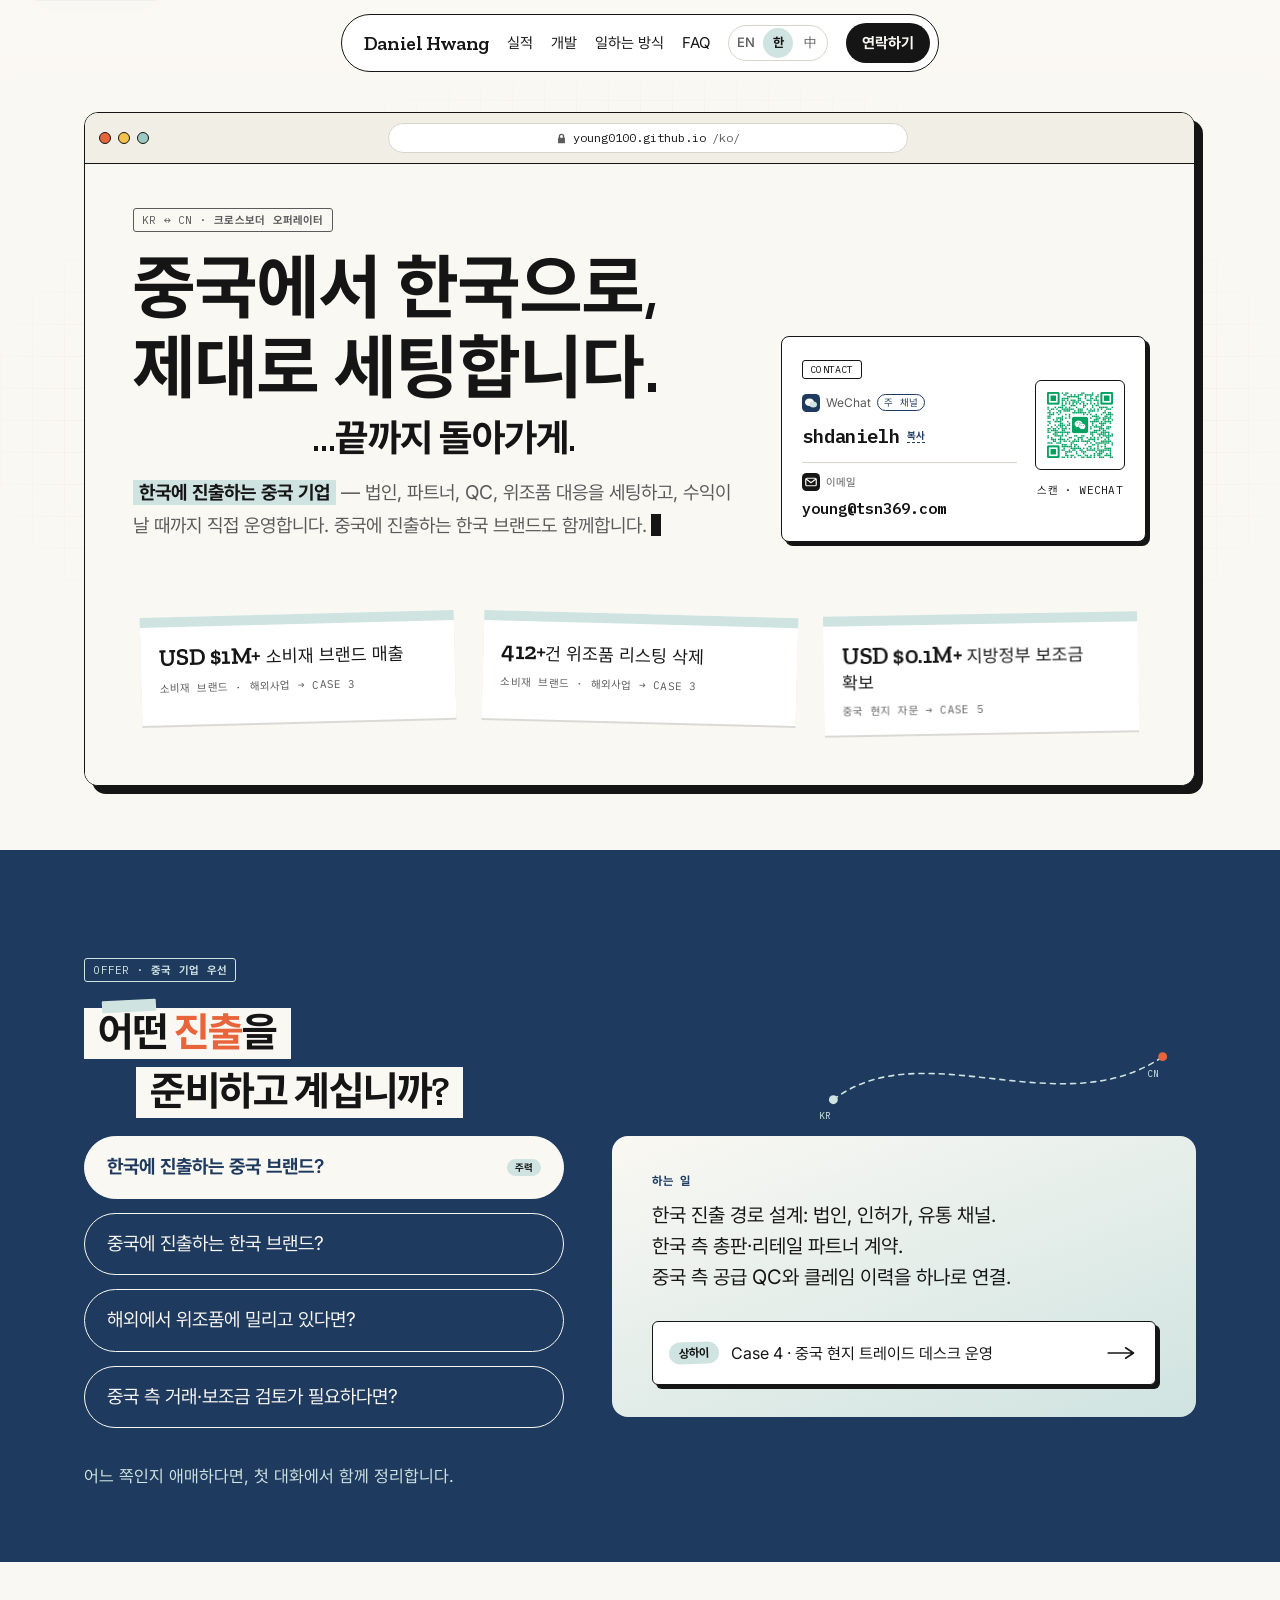
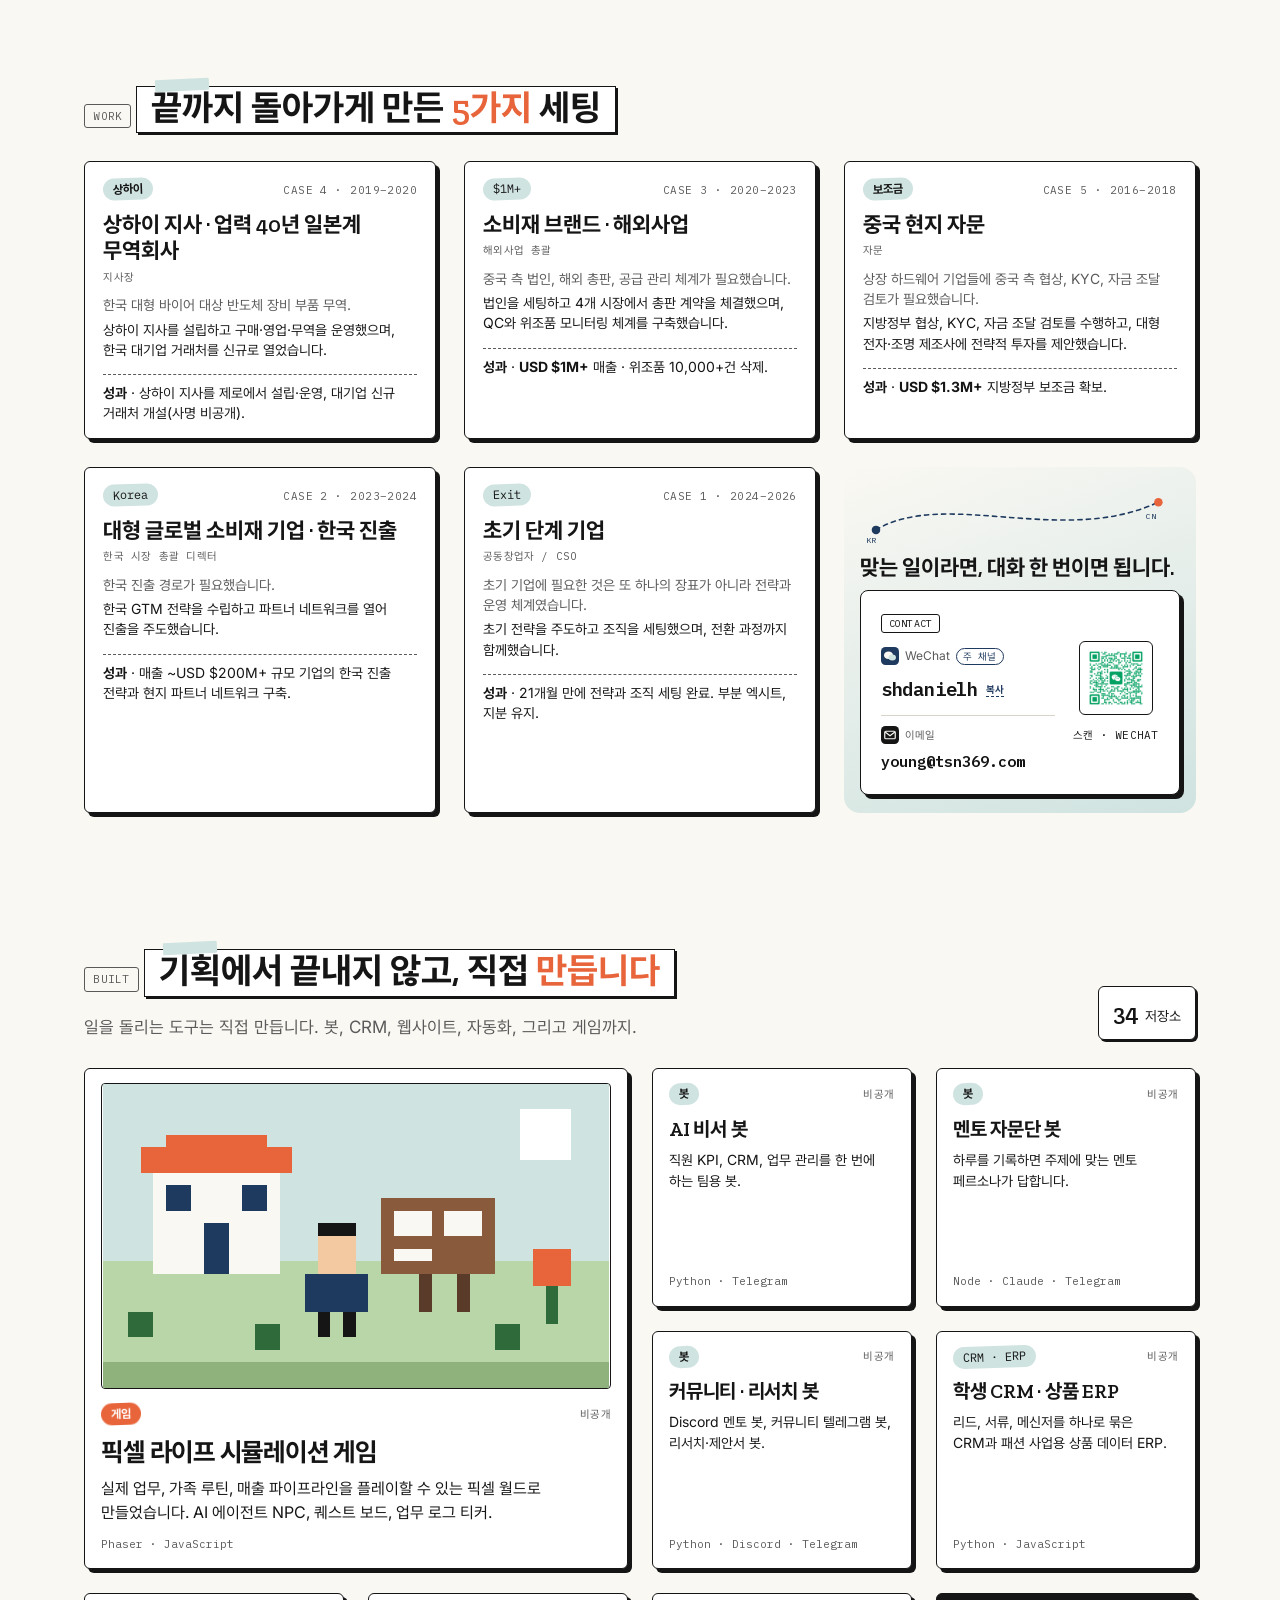
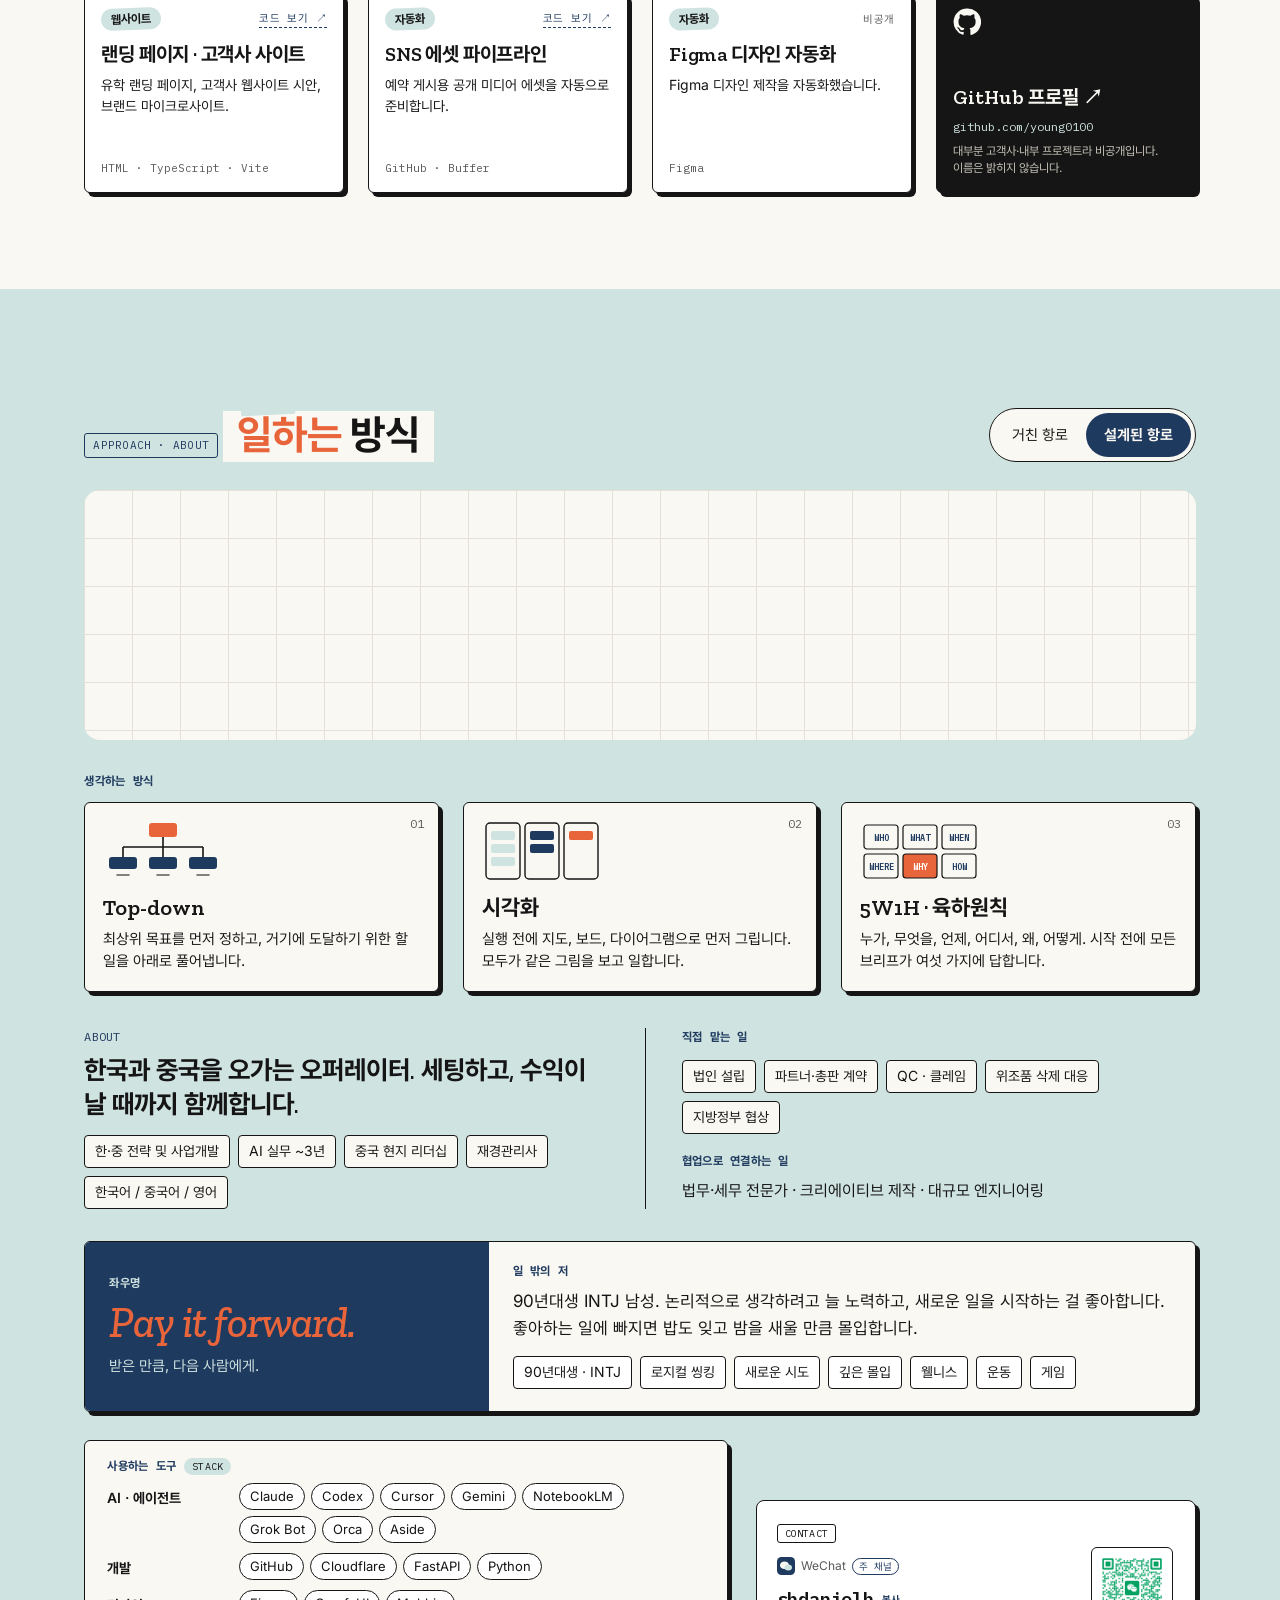
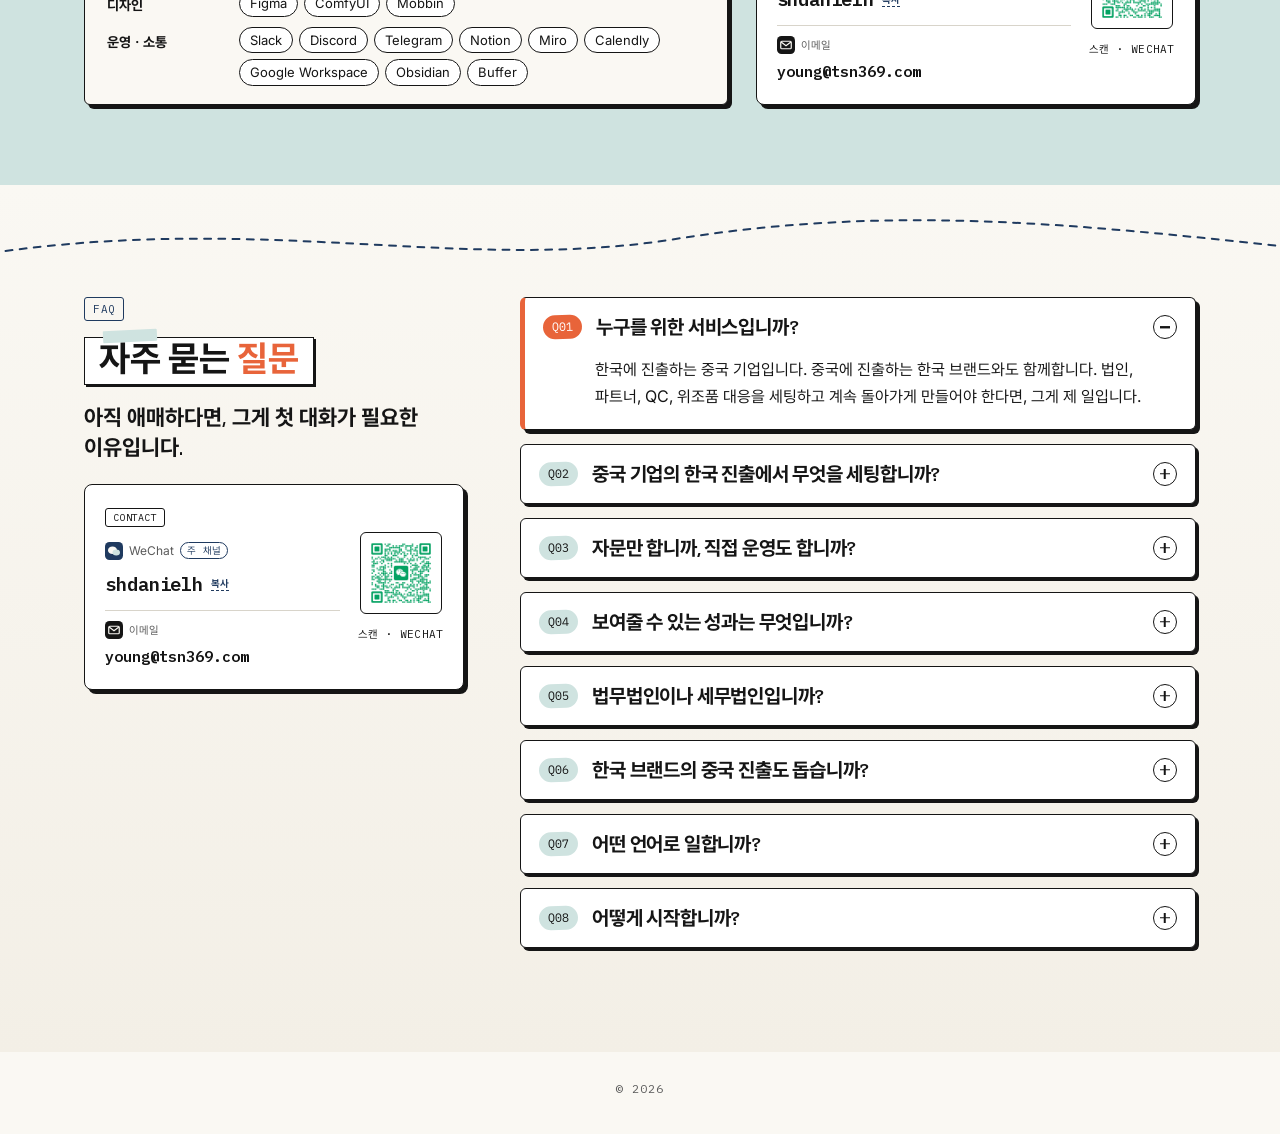
==== commit d80a2c3d: "mirror: site build 2026-11-02" ====
--- a/ko/index.html
+++ b/ko/index.html
@@ -1 +1 @@
-<!DOCTYPE html><html lang="ko"> <head><meta charset="utf-8"><meta name="viewport" content="width=device-width, initial-scale=1"><meta http-equiv="Content-Security-Policy" content="default-src 'self'; script-src 'self'; style-src 'self'; img-src 'self'; font-src 'self'; connect-src 'none'; object-src 'none'; base-uri 'self'; form-action 'none'; upgrade-insecure-requests"><meta name="referrer" content="no-referrer"><title>Daniel Hwang — 중국에서 한국으로, 제대로 세팅합니다.</title><meta name="description" content="크로스보더 오퍼레이터. 중국과 한국을 오가는 기업의 법인, 파트너, 품질관리(QC), 위조품 대응을 세팅하고 수익이 날 때까지 직접 운영합니다."><meta name="robots" content="index, follow"><meta name="theme-color" content="#FAF8F3"><link rel="canonical" href="https://young0100.github.io/ko/"><link rel="alternate" hreflang="en" href="https://young0100.github.io/"><link rel="alternate" hreflang="ko" href="https://young0100.github.io/ko/"><link rel="alternate" hreflang="zh-Hans" href="https://young0100.github.io/zh/"><link rel="alternate" hreflang="x-default" href="https://young0100.github.io/"><link rel="icon" href="/favicon.svg" type="image/svg+xml"><link rel="preload" href="/fonts/ko-sans-700.woff2" as="font" type="font/woff2" crossorigin><link rel="preload" href="/fonts/ko-sans-400.woff2" as="font" type="font/woff2" crossorigin><meta property="og:title" content="Daniel Hwang — 중국에서 한국으로, 제대로 세팅합니다."><meta property="og:description" content="크로스보더 오퍼레이터. 중국과 한국을 오가는 기업의 법인, 파트너, 품질관리(QC), 위조품 대응을 세팅하고 수익이 날 때까지 직접 운영합니다."><meta property="og:type" content="website"><meta property="og:locale" content="ko_KR"><meta property="og:url" content="https://young0100.github.io/ko/"><meta property="og:image" content="https://young0100.github.io/og/og-en.png"><meta property="og:image:width" content="1200"><meta property="og:image:height" content="630"><meta name="twitter:card" content="summary_large_image"><meta name="twitter:title" content="Daniel Hwang — 중국에서 한국으로, 제대로 세팅합니다."><meta name="twitter:description" content="크로스보더 오퍼레이터. 중국과 한국을 오가는 기업의 법인, 파트너, 품질관리(QC), 위조품 대응을 세팅하고 수익이 날 때까지 직접 운영합니다."><meta name="twitter:image" content="https://young0100.github.io/og/og-en.png"><script type="application/ld+json">{"@context":"https://schema.org","@type":"Person","name":"Daniel Hwang","jobTitle":"크로스보더 오퍼레이터","knowsLanguage":["ko","zh","en"],"url":"https://young0100.github.io/ko/","sameAs":["https://github.com/young0100"]}</script><script type="application/ld+json">{"@context":"https://schema.org","@type":"FAQPage","inLanguage":"ko","mainEntity":[{"@type":"Question","name":"누구를 위한 서비스입니까?","acceptedAnswer":{"@type":"Answer","text":"한국에 진출하는 중국 기업입니다. 중국에 진출하는 한국 브랜드와도 함께합니다. 법인, 파트너, QC, 위조품 대응을 세팅하고 계속 돌아가게 만들어야 한다면, 그게 제 일입니다."}},{"@type":"Question","name":"중국 기업의 한국 진출에서 무엇을 세팅합니까?","acceptedAnswer":{"@type":"Answer","text":"한국 진출 경로(법인, 인허가, 유통 채널)를 설계하고, 한국 측 총판·리테일 파트너와 계약하며, 중국 측 공급 QC를 클레임 이력과 연결합니다. 해외에서 위조품이 가격을 무너뜨리고 있다면 위조품 모니터링과 삭제 대응을 더합니다."}},{"@type":"Question","name":"자문만 합니까, 직접 운영도 합니까?","acceptedAnswer":{"@type":"Answer","text":"세팅한 뒤, 수익이 나고 제가 없어도 돌아갈 때까지 남습니다. 순서는 파악 → 세팅 → 운영·인계입니다."}},{"@type":"Question","name":"보여줄 수 있는 성과는 무엇입니까?","acceptedAnswer":{"@type":"Answer","text":"과거 프로젝트 기준(사명 비공개): 소비재 브랜드 해외 매출 USD $1M+, 위조품 리스팅 10,000+건 삭제, 중국 현지 자문으로 지방정부 보조금 USD $1.3M+ 확보, 매출 ~USD $200M+ 규모 글로벌 소비재 기업의 한국 진출 전략과 현지 파트너 네트워크 구축."}},{"@type":"Question","name":"법무법인이나 세무법인입니까?","acceptedAnswer":{"@type":"Answer","text":"아닙니다. 법인 설립, 파트너·총판 계약, QC·클레임, 위조품 삭제 대응, 지방정부 협상을 직접 맡습니다. 법무·세무가 필요한 경우에는 자격을 갖춘 전문가를 연결합니다."}},{"@type":"Question","name":"한국 브랜드의 중국 진출도 돕습니까?","acceptedAnswer":{"@type":"Answer","text":"네. 중국 측에서도 같은 방식으로 법인, 파트너, QC, 위조품 대응을 세팅하고 계속 돌아가게 만듭니다."}},{"@type":"Question","name":"어떤 언어로 일합니까?","acceptedAnswer":{"@type":"Answer","text":"한국어, 중국어, 영어."}},{"@type":"Question","name":"어떻게 시작합니까?","acceptedAnswer":{"@type":"Answer","text":"맞는 일이라면 대화 한 번이면 됩니다. WeChat ID shdanielh, 또는 이메일 young@tsn369.com."}}]}</script><link rel="stylesheet" href="/_astro/index.BiS81blh.css"></head> <body>  <a class="skip" href="#top">본문으로 건너뛰기</a> <div class="nav-wrap"> <input class="nav-toggle" id="nav-toggle" type="checkbox"> <div class="nav-pill"> <a class="wordmark" href="#top">Daniel Hwang</a> <div class="nav-links" id="nav-links"> <a href="#work">실적</a> <a href="#built">개발</a> <a href="#approach">일하는 방식</a> <a href="#faq">FAQ</a> </div> <nav class="lang" aria-label="언어"> <a href="/?lang=en" hreflang="en" lang="en" title="English"> EN </a><a href="/ko/" hreflang="ko" lang="ko" aria-current="page" title="한국어"> 한 </a><a href="/zh/" hreflang="zh-Hans" lang="zh-Hans" title="简体中文"> 中 </a> </nav> <a class="nav-cta" href="#contact">연락하기</a> <label class="burger" for="nav-toggle"> <span class="sr">메뉴 열기</span> <span></span> <span></span> <span></span> </label> </div> </div> <main> <section class="hero" id="top"> <div class="wrap"> <div class="bw"> <div class="bw-bar" aria-hidden="true"> <span class="bw-dots"><i></i><i></i><i></i></span> <span class="bw-url"> <svg viewBox="0 0 16 16" width="11" height="11"><path d="M4 7V5a4 4 0 0 1 8 0v2h1v8H3V7h1Zm2 0h4V5a2 2 0 1 0-4 0v2Z" fill="currentColor"></path></svg> <b>young0100.github.io</b>/ko/ </span> </div> <div class="bw-body hero-grid"> <div class="hero-copy"> <p class="otag tag-muted"> KR ↔ CN<span class="tag-rest"> · 크로스보더 오퍼레이터</span> </p> <h1>중국에서 한국으로,<br>제대로 세팅합니다.</h1> <p class="tail">…끝까지 돌아가게.</p> <p class="lede"> <strong class="mark">한국에 진출하는 중국 기업</strong> — 법인, 파트너, QC, 위조품 대응을 세팅하고, 수익이 날 때까지 직접 운영합니다. 중국에 진출하는 한국 브랜드도 함께합니다.<span class="caret" aria-hidden="true"></span> </p> </div> <div class="hero-contact"> <article class="contact-card qr-hero" id="contact" aria-label="연락처"> <div class="contact-main"> <p class="otag contact-tag">Contact</p> <div class="ch"> <p class="ch-label"> <svg class="ico" viewBox="0 0 24 24" width="18" height="18" aria-hidden="true"> <rect width="24" height="24" rx="6" fill="#1F3A5F"></rect> <ellipse cx="10" cy="11" rx="6" ry="5" fill="#FAF8F3"></ellipse> <ellipse cx="15" cy="14" rx="5" ry="4" fill="#CFE3E0"></ellipse> </svg> WeChat <span class="badge">주 채널</span> </p> <button class="wx-copy" type="button" data-copy="shdanielh"> <span class="wx-id">shdanielh</span> <span class="copy-word">복사</span> <span class="sr">WeChat ID</span> </button> </div> <div class="ch email-ch"> <p class="ch-label"> <svg class="ico" viewBox="0 0 24 24" width="18" height="18" aria-hidden="true"> <rect width="24" height="24" rx="6" fill="#151515"></rect> <rect x="5" y="7" width="14" height="10" rx="1.5" fill="none" stroke="#FAF8F3" stroke-width="1.6"></rect> <path d="M5.5 8 L12 13 L18.5 8" fill="none" stroke="#FAF8F3" stroke-width="1.6"></path> </svg> 이메일 </p> <a class="email" href="mailto:young@tsn369.com">young@tsn369.com</a> </div> </div> <div class="qr-block"> <div class="qr-frame"> <picture> <source srcset="/contact/wechat-qr-shdanielh.webp" type="image/webp"> <img src="/contact/wechat-qr-shdanielh.jpg" width="640" height="640" alt="shdanielh WeChat QR 코드"> </picture> </div> <p class="qr-cap">스캔 · WeChat</p> </div> </article> </div> <ul class="chips"> <li> <a class="chip" href="#case-3"> <p class="chip-lead"><span>USD $1M+</span> 소비재 브랜드 매출</p> <p class="chip-meta">소비재 브랜드 · 해외사업 → Case 3</p> </a> </li><li> <a class="chip" href="#case-3"> <p class="chip-lead"><span>10,000+</span>건 위조품 리스팅 삭제</p> <p class="chip-meta">소비재 브랜드 · 해외사업 → Case 3</p> </a> </li><li> <a class="chip" href="#case-5"> <p class="chip-lead"><span>USD $1.3M+</span> 지방정부 보조금 확보</p> <p class="chip-meta">중국 현지 자문 → Case 5</p> </a> </li> </ul> </div> </div> </div> </section> <section class="offer" id="offer"> <div class="wrap offer-grid"> <p class="otag offer-tag"> Offer · 중국<span class="tag-rest"> 기업 우선</span> </p> <h2 class="offer-title"> <span class="tab">어떤 <span class="sig">진출</span>을</span> <span class="tab tab-indent">준비하고 계십니까?</span> </h2> <svg class="route route-offer" viewBox="0 0 600 160" fill="none" aria-hidden="true"> <path d="M40 118 C 180 10, 400 160, 560 50" stroke="currentColor" stroke-width="2.5" stroke-dasharray="8 8" stroke-linecap="round"></path> <circle cx="40" cy="118" r="7" fill="currentColor"></circle> <circle cx="560" cy="50" r="7" class="dot-cn"></circle> <text x="18" y="148">KR</text> <text x="536" y="82">CN</text> </svg> <div class="pills"> <a class="qpill is-primary" href="#offer-panel"> <span>한국에 진출하는 중국 브랜드?</span> <span class="sticker sticker-flat">주력</span> </a><a class="qpill" href="#case-4">중국에 진출하는 한국 브랜드?</a><a class="qpill" href="#case-3">해외에서 위조품에 밀리고 있다면?</a><a class="qpill" href="#case-5">중국 측 거래·보조금 검토가 필요하다면?</a> </div> <div class="sheet" id="offer-panel"> <p class="kicker">하는 일</p> <p class="sheet-copy"> 한국 진출 경로 설계: 법인, 인허가, 유통 채널.<br>한국 측 총판·리테일 파트너 계약.<br>중국 측 공급 QC와 클레임 이력을 하나로 연결.<br> </p> <a class="case-jump" href="#case-4"> <span class="sticker">상하이</span> <span class="case-jump-label">Case 4 · 중국 현지 트레이드 데스크 운영</span> <svg class="arrow" viewBox="0 0 36 16" width="32" height="14" aria-hidden="true"> <path d="M1 8 H28 M21 2 L30 8 L21 14" fill="none" stroke="currentColor" stroke-width="1.8" stroke-linecap="round" stroke-linejoin="round"></path> </svg> </a> </div> <p class="offer-foot">어느 쪽인지 애매하다면, 첫 대화에서 함께 정리합니다.</p> </div> </section> <section class="work" id="work"> <div class="wrap"> <p class="otag tag-muted">Work</p> <h2 class="tab tab-frame work-title"> 끝까지 돌아가게 만든 <span class="sig">5가지</span><span class="title-rest"> 세팅</span> </h2> <div class="case-grid"> <article class="case" id="case-4"> <header class="case-top"> <span class="sticker">상하이</span> <p class="case-meta"> Case 4 · 2019–2020 </p> </header> <h3>상하이 지사 · 업력 40년 일본계 무역회사</h3> <p class="role">지사장</p> <p class="problem">한국 대형 바이어 대상 반도체 장비 부품 무역.</p> <p class="did">상하이 지사를 설립하고 구매·영업·무역을 운영했으며, 한국 대기업 거래처를 신규로 열었습니다.</p> <p class="outcome"> <b>성과</b> ·  상하이 지사를 제로에서 설립·운영, 대기업 신규 거래처 개설(사명 비공개). </p> </article><article class="case" id="case-3"> <header class="case-top"> <span class="sticker">$1M+</span> <p class="case-meta"> Case 3 · 2020–2023 </p> </header> <h3>소비재 브랜드 · 해외사업</h3> <p class="role">해외사업 총괄</p> <p class="problem">중국 측 법인, 해외 총판, 공급 관리 체계가 필요했습니다.</p> <p class="did">법인을 세팅하고 4개 시장에서 총판 계약을 체결했으며, QC와 위조품 모니터링 체계를 구축했습니다.</p> <p class="outcome"> <b>성과</b> · <strong>USD $1M+</strong> 매출 · 위조품 10,000+건 삭제. </p> </article><article class="case" id="case-5"> <header class="case-top"> <span class="sticker">보조금</span> <p class="case-meta"> Case 5 · 2016–2018 </p> </header> <h3>중국 현지 자문</h3> <p class="role">자문</p> <p class="problem">상장 하드웨어 기업들에 중국 측 협상, KYC, 자금 조달 검토가 필요했습니다.</p> <p class="did">지방정부 협상, KYC, 자금 조달 검토를 수행하고, 대형 전자·조명 제조사에 전략적 투자를 제안했습니다.</p> <p class="outcome"> <b>성과</b> · <strong>USD $1.3M+</strong> 지방정부 보조금 확보. </p> </article><article class="case" id="case-2"> <header class="case-top"> <span class="sticker">Korea</span> <p class="case-meta"> Case 2 · 2023–2024 </p> </header> <h3>대형 글로벌 소비재 기업 · 한국 진출</h3> <p class="role">한국 시장 총괄 디렉터</p> <p class="problem">한국 진출 경로가 필요했습니다.</p> <p class="did">한국 GTM 전략을 수립하고 파트너 네트워크를 열어 진출을 주도했습니다.</p> <p class="outcome"> <b>성과</b> ·  매출 ~USD $200M+ 규모 기업의 한국 진출 전략과 현지 파트너 네트워크 구축. </p> </article><article class="case" id="case-1"> <header class="case-top"> <span class="sticker">Exit</span> <p class="case-meta"> Case 1 · 2024–2026 </p> </header> <h3>초기 단계 기업</h3> <p class="role">공동창업자 / CSO</p> <p class="problem">초기 기업에 필요한 것은 또 하나의 장표가 아니라 전략과 운영 체계였습니다.</p> <p class="did">초기 전략을 주도하고 조직을 세팅했으며, 전환 과정까지 함께했습니다.</p> <p class="outcome"> <b>성과</b> ·  21개월 만에 전략과 조직 세팅 완료. 부분 엑시트, 지분 유지. </p> </article> <aside class="cta-tile"> <svg class="route route-tile" viewBox="0 0 600 120" fill="none" aria-hidden="true"> <path d="M30 88 C 160 10, 380 120, 560 36" stroke="currentColor" stroke-width="3" stroke-dasharray="8 8" stroke-linecap="round"></path> <circle cx="30" cy="88" r="8" fill="currentColor"></circle> <circle cx="560" cy="36" r="8" class="dot-cn"></circle> <text x="12" y="112">KR</text> <text x="536" y="68">CN</text> </svg> <p class="cta-line">맞는 일이라면, 대화 한 번이면 됩니다.</p> <article class="contact-card qr-tile" aria-label="연락처"> <div class="contact-main"> <p class="otag contact-tag">Contact</p> <div class="ch"> <p class="ch-label"> <svg class="ico" viewBox="0 0 24 24" width="18" height="18" aria-hidden="true"> <rect width="24" height="24" rx="6" fill="#1F3A5F"></rect> <ellipse cx="10" cy="11" rx="6" ry="5" fill="#FAF8F3"></ellipse> <ellipse cx="15" cy="14" rx="5" ry="4" fill="#CFE3E0"></ellipse> </svg> WeChat <span class="badge">주 채널</span> </p> <button class="wx-copy" type="button" data-copy="shdanielh"> <span class="wx-id">shdanielh</span> <span class="copy-word">복사</span> <span class="sr">WeChat ID</span> </button> </div> <div class="ch email-ch"> <p class="ch-label"> <svg class="ico" viewBox="0 0 24 24" width="18" height="18" aria-hidden="true"> <rect width="24" height="24" rx="6" fill="#151515"></rect> <rect x="5" y="7" width="14" height="10" rx="1.5" fill="none" stroke="#FAF8F3" stroke-width="1.6"></rect> <path d="M5.5 8 L12 13 L18.5 8" fill="none" stroke="#FAF8F3" stroke-width="1.6"></path> </svg> 이메일 </p> <a class="email" href="mailto:young@tsn369.com">young@tsn369.com</a> </div> </div> <div class="qr-block"> <div class="qr-frame"> <picture> <source srcset="/contact/wechat-qr-shdanielh.webp" type="image/webp"> <img src="/contact/wechat-qr-shdanielh.jpg" width="640" height="640" alt="shdanielh WeChat QR 코드" loading="lazy"> </picture> </div> <p class="qr-cap">스캔 · WeChat</p> </div> </article> </aside> </div> </div> </section> <section class="built" id="built"> <div class="wrap"> <div class="built-head"> <div> <p class="otag tag-muted">Built</p> <h2 class="tab tab-frame built-title">기획에서 끝내지 않고, 직접 <span class="sig">만듭니다</span></h2> <p class="built-lede">일을 돌리는 도구는 직접 만듭니다. 봇, CRM, 웹사이트, 자동화, 그리고 게임까지.</p> </div> <ul class="built-stats"> <li><strong>34</strong> 저장소</li> </ul> </div> <div class="proj-grid"> <article class="proj proj-game proj-feature"> <svg class="proj-art" viewBox="0 0 40 24" shape-rendering="crispEdges" aria-hidden="true"> <rect x="0" y="0" width="40" height="14" fill="#CFE3E0"></rect><rect x="0" y="14" width="40" height="8" fill="#B9D6A8"></rect><rect x="0" y="22" width="40" height="2" fill="#8FB27C"></rect><rect x="4" y="7" width="10" height="8" fill="#FAF8F3"></rect><rect x="3" y="5" width="12" height="2" fill="#E8643A"></rect><rect x="5" y="4" width="8" height="1" fill="#E8643A"></rect><rect x="8" y="11" width="2" height="4" fill="#1F3A5F"></rect><rect x="5" y="8" width="2" height="2" fill="#1F3A5F"></rect><rect x="11" y="8" width="2" height="2" fill="#1F3A5F"></rect><rect x="22" y="9" width="9" height="6" fill="#8A5A3C"></rect><rect x="23" y="10" width="3" height="2" fill="#FAF8F3"></rect><rect x="27" y="10" width="3" height="2" fill="#FAF8F3"></rect><rect x="23" y="13" width="3" height="1" fill="#FAF8F3"></rect><rect x="25" y="15" width="1" height="3" fill="#5A3A28"></rect><rect x="28" y="15" width="1" height="3" fill="#5A3A28"></rect><rect x="34" y="13" width="3" height="3" fill="#E8643A"></rect><rect x="35" y="16" width="1" height="3" fill="#2F6B3A"></rect><rect x="33" y="2" width="4" height="4" fill="#FFFFFF"></rect><rect x="2" y="18" width="2" height="2" fill="#2F6B3A"></rect><rect x="12" y="19" width="2" height="2" fill="#2F6B3A"></rect><rect x="31" y="19" width="2" height="2" fill="#2F6B3A"></rect> <g class="px-walker"> <rect x="17" y="12" width="3" height="3" fill="#F2C9A0"></rect><rect x="17" y="11" width="3" height="1" fill="#151515"></rect><rect x="16" y="15" width="5" height="3" fill="#1F3A5F"></rect><rect x="17" y="18" width="1" height="2" fill="#151515"></rect><rect x="19" y="18" width="1" height="2" fill="#151515"></rect> </g> </svg> <header class="proj-top"> <span class="sticker">게임</span> <span class="proj-private">비공개</span> </header> <h3>픽셀 라이프 시뮬레이션 게임</h3> <p class="proj-line">실제 업무, 가족 루틴, 매출 파이프라인을 플레이할 수 있는 픽셀 월드로 만들었습니다. AI 에이전트 NPC, 퀘스트 보드, 업무 로그 티커.</p> <p class="proj-stack">Phaser · JavaScript</p> </article><article class="proj proj-bot">  <header class="proj-top"> <span class="sticker">봇</span> <span class="proj-private">비공개</span> </header> <h3>AI 비서 봇</h3> <p class="proj-line">직원 KPI, CRM, 업무 관리를 한 번에 하는 팀용 봇.</p> <p class="proj-stack">Python · Telegram</p> </article><article class="proj proj-bot">  <header class="proj-top"> <span class="sticker">봇</span> <span class="proj-private">비공개</span> </header> <h3>멘토 자문단 봇</h3> <p class="proj-line">하루를 기록하면 주제에 맞는 멘토 페르소나가 답합니다.</p> <p class="proj-stack">Node · Claude · Telegram</p> </article><article class="proj proj-bot">  <header class="proj-top"> <span class="sticker">봇</span> <span class="proj-private">비공개</span> </header> <h3>커뮤니티 · 리서치 봇</h3> <p class="proj-line">Discord 멘토 봇, 커뮤니티 텔레그램 봇, 리서치·제안서 봇.</p> <p class="proj-stack">Python · Discord · Telegram</p> </article><article class="proj proj-crm">  <header class="proj-top"> <span class="sticker">CRM · ERP</span> <span class="proj-private">비공개</span> </header> <h3>학생 CRM · 상품 ERP</h3> <p class="proj-line">리드, 서류, 메신저를 하나로 묶은 CRM과 패션 사업용 상품 데이터 ERP.</p> <p class="proj-stack">Python · JavaScript</p> </article><article class="proj proj-site">  <header class="proj-top"> <span class="sticker">웹사이트</span> <a class="proj-link" href="https://github.com/young0100/mingalar-edu" rel="noopener" target="_blank">코드 보기 ↗</a> </header> <h3>랜딩 페이지 · 고객사 사이트</h3> <p class="proj-line">유학 랜딩 페이지, 고객사 웹사이트 시안, 브랜드 마이크로사이트.</p> <p class="proj-stack">HTML · TypeScript · Vite</p> </article><article class="proj proj-auto">  <header class="proj-top"> <span class="sticker">자동화</span> <a class="proj-link" href="https://github.com/young0100/otk-media" rel="noopener" target="_blank">코드 보기 ↗</a> </header> <h3>SNS 에셋 파이프라인</h3> <p class="proj-line">예약 게시용 공개 미디어 에셋을 자동으로 준비합니다.</p> <p class="proj-stack">GitHub · Buffer</p> </article><article class="proj proj-auto">  <header class="proj-top"> <span class="sticker">자동화</span> <span class="proj-private">비공개</span> </header> <h3>Figma 디자인 자동화</h3> <p class="proj-line">Figma 디자인 제작을 자동화했습니다.</p> <p class="proj-stack">Figma</p> </article> <a class="proj proj-profile" href="https://github.com/young0100" rel="noopener" target="_blank"> <svg viewBox="0 0 24 24" width="28" height="28" aria-hidden="true"> <path fill="currentColor" d="M12 .5a11.5 11.5 0 0 0-3.64 22.41c.58.1.79-.25.79-.56v-2c-3.2.7-3.88-1.37-3.88-1.37-.53-1.33-1.28-1.69-1.28-1.69-1.05-.71.08-.7.08-.7 1.16.08 1.77 1.19 1.77 1.19 1.03 1.77 2.7 1.26 3.36.96.1-.75.4-1.26.73-1.55-2.55-.29-5.24-1.28-5.24-5.68 0-1.26.45-2.28 1.19-3.09-.12-.29-.52-1.46.11-3.05 0 0 .97-.31 3.17 1.18a11 11 0 0 1 5.77 0c2.2-1.49 3.17-1.18 3.17-1.18.63 1.59.23 2.76.11 3.05.74.81 1.19 1.83 1.19 3.09 0 4.41-2.69 5.38-5.26 5.67.41.36.78 1.06.78 2.14v3.17c0 .31.21.67.8.56A11.5 11.5 0 0 0 12 .5Z"></path> </svg> <span class="proj-profile-label">GitHub 프로필 ↗</span> <span class="proj-profile-handle">github.com/young0100</span> <span class="proj-note">대부분 고객사·내부 프로젝트라 비공개입니다. 이름은 밝히지 않습니다.</span> </a> </div> </div> </section> <section class="approach" id="approach"> <div class="wrap"> <div class="approach-head"> <div> <p class="otag approach-tag">Approach · About</p> <h2 class="tab"><span class="sig">일하는</span> 방식</h2> </div> <fieldset class="seg"> <legend class="sr">경로</legend> <input type="radio" name="route" id="route-rough" value="rough"> <label for="route-rough">거친 항로</label> <input type="radio" name="route" id="route-plotted" value="plotted" checked> <label for="route-plotted">설계된 항로</label> </fieldset> </div> <p id="route-status" class="sr">설계된 항로</p> <div class="map" id="route-map"> <svg class="route-plotted" viewBox="0 0 1248 230" fill="none" aria-hidden="true"> <path d="M120 160 C 300 60, 420 200, 620 120 S 940 40, 1120 100" stroke="#1F3A5F" stroke-width="3" stroke-dasharray="10 8" stroke-linecap="round"></path> <circle cx="120" cy="160" r="12" fill="#1F3A5F"></circle> <circle cx="620" cy="120" r="12" fill="#1F3A5F"></circle> <circle cx="1120" cy="100" r="12" fill="#E8643A"></circle> </svg> <svg class="route-rough" viewBox="0 0 1248 230" fill="none" aria-hidden="true"> <path d="M120 160 C 40 40, 280 230, 300 90 S 250 20, 460 170 S 520 40, 620 120 S 700 230, 860 60 S 980 10, 1120 100" stroke="#1F3A5F" stroke-width="3" stroke-dasharray="4 7" stroke-linecap="round"></path> <circle cx="120" cy="160" r="12" fill="#1F3A5F"></circle> <circle cx="620" cy="120" r="12" fill="#1F3A5F"></circle> <circle cx="1120" cy="100" r="12" fill="#E8643A"></circle> </svg> <ol class="steps"> <li><b>1 · 파악</b> <span>시장, 규제, 상대방</span></li><li><b>2 · 세팅</b> <span>법인, 파트너, QC</span></li><li><b>3 · 운영 · 인계</b> <span>제가 없어도 돌아갈 때까지</span></li> </ol> </div> <div class="think"> <p class="kicker think-kicker">생각하는 방식</p> <ol class="think-grid"> <li class="think-card"> <span class="think-n">01</span> <svg class="think-ico" viewBox="0 0 120 64" fill="none" aria-hidden="true"> <rect x="46" y="4" width="28" height="14" rx="3" fill="#E8643A"></rect> <path d="M60 18 V28 M20 28 H100 M20 28 V38 M60 28 V38 M100 28 V38" stroke="#151515" stroke-width="1.6"></path> <rect x="6" y="38" width="28" height="12" rx="3" fill="#1F3A5F"></rect> <rect x="46" y="38" width="28" height="12" rx="3" fill="#1F3A5F"></rect> <rect x="86" y="38" width="28" height="12" rx="3" fill="#1F3A5F"></rect> <path d="M14 56 H26 M54 56 H66 M94 56 H106" stroke="#5A5A5A" stroke-width="1.6" stroke-linecap="round"></path> </svg> <h3>Top-down</h3> <p>최상위 목표를 먼저 정하고, 거기에 도달하기 위한 할 일을 아래로 풀어냅니다.</p> </li> <li class="think-card"> <span class="think-n">02</span> <svg class="think-ico" viewBox="0 0 120 64" fill="none" aria-hidden="true"> <rect x="4" y="4" width="34" height="56" rx="4" stroke="#151515" stroke-width="1.4"></rect> <rect x="43" y="4" width="34" height="56" rx="4" stroke="#151515" stroke-width="1.4"></rect> <rect x="82" y="4" width="34" height="56" rx="4" stroke="#151515" stroke-width="1.4"></rect> <rect x="9" y="12" width="24" height="9" rx="2" fill="#CFE3E0"></rect> <rect x="9" y="25" width="24" height="9" rx="2" fill="#CFE3E0"></rect> <rect x="9" y="38" width="24" height="9" rx="2" fill="#CFE3E0"></rect> <rect x="48" y="12" width="24" height="9" rx="2" fill="#1F3A5F"></rect> <rect x="48" y="25" width="24" height="9" rx="2" fill="#1F3A5F"></rect> <rect x="87" y="12" width="24" height="9" rx="2" fill="#E8643A"></rect> </svg> <h3>시각화</h3> <p>실행 전에 지도, 보드, 다이어그램으로 먼저 그립니다. 모두가 같은 그림을 보고 일합니다.</p> </li> <li class="think-card"> <span class="think-n">03</span> <svg class="think-ico" viewBox="0 0 120 64" fill="none" aria-hidden="true"> <g> <rect x="4" y="6" width="34" height="24" rx="3" fill="#FAF8F3" stroke="#151515" stroke-width="1.2"></rect> <text x="21" y="22" text-anchor="middle" font-size="8.5" font-family="IBM Plex Mono, monospace" font-weight="600" fill="#1F3A5F">WHO</text> </g><g> <rect x="43" y="6" width="34" height="24" rx="3" fill="#FAF8F3" stroke="#151515" stroke-width="1.2"></rect> <text x="60" y="22" text-anchor="middle" font-size="8.5" font-family="IBM Plex Mono, monospace" font-weight="600" fill="#1F3A5F">WHAT</text> </g><g> <rect x="82" y="6" width="34" height="24" rx="3" fill="#FAF8F3" stroke="#151515" stroke-width="1.2"></rect> <text x="99" y="22" text-anchor="middle" font-size="8.5" font-family="IBM Plex Mono, monospace" font-weight="600" fill="#1F3A5F">WHEN</text> </g><g> <rect x="4" y="35" width="34" height="24" rx="3" fill="#FAF8F3" stroke="#151515" stroke-width="1.2"></rect> <text x="21" y="51" text-anchor="middle" font-size="8.5" font-family="IBM Plex Mono, monospace" font-weight="600" fill="#1F3A5F">WHERE</text> </g><g> <rect x="43" y="35" width="34" height="24" rx="3" fill="#E8643A" stroke="#151515" stroke-width="1.2"></rect> <text x="60" y="51" text-anchor="middle" font-size="8.5" font-family="IBM Plex Mono, monospace" font-weight="600" fill="#FFFFFF">WHY</text> </g><g> <rect x="82" y="35" width="34" height="24" rx="3" fill="#FAF8F3" stroke="#151515" stroke-width="1.2"></rect> <text x="99" y="51" text-anchor="middle" font-size="8.5" font-family="IBM Plex Mono, monospace" font-weight="600" fill="#1F3A5F">HOW</text> </g> </svg> <h3>5W1H · 육하원칙</h3> <p>누가, 무엇을, 언제, 어디서, 왜, 어떻게. 시작 전에 모든 브리프가 여섯 가지에 답합니다.</p> </li> </ol> </div> <div class="about-grid"> <div id="about"> <p class="kicker">About</p> <p class="about-line">한국과 중국을 오가는 오퍼레이터. 세팅하고, 수익이 날 때까지 함께합니다.</p> <ul class="tags"> <li>한·중 전략 및 사업개발</li><li>AI 실무 ~3년</li><li>중국 현지 리더십</li><li>재경관리사</li><li>한국어 / 중국어 / 영어</li> </ul> </div> <div class="own"> <p class="kicker">직접 맡는 일</p> <ul class="tags"> <li>법인 설립</li><li>파트너·총판 계약</li><li>QC · 클레임</li><li>위조품 삭제 대응</li><li>지방정부 협상</li> </ul> <p class="kicker bring">협업으로 연결하는 일</p> <p class="bring-line">법무·세무 전문가 · 크리에이티브 제작 · 대규모 엔지니어링</p> </div> </div> <div class="personal"> <div class="motto"> <p class="kicker">좌우명</p> <p class="motto-line">Pay it forward.</p> <p class="motto-sub">받은 만큼, 다음 사람에게.</p> </div> <div class="personal-body"> <p class="kicker">일 밖의 저</p> <p class="personal-line">90년대생 INTJ 남성. 논리적으로 생각하려고 늘 노력하고, 새로운 일을 시작하는 걸 좋아합니다. 좋아하는 일에 빠지면 밥도 잊고 밤을 새울 만큼 몰입합니다.</p> <ul class="tags personal-tags"> <li>90년대생 · INTJ</li><li>로지컬 씽킹</li><li>새로운 시도</li><li>깊은 몰입</li><li>웰니스</li><li>운동</li><li>게임</li> </ul> </div> </div> <div class="approach-bottom"> <div class="tools"> <p class="kicker">사용하는 도구 <span class="sticker sticker-flat">stack</span></p> <dl class="tool-groups"> <div class="tool-row"> <dt>AI · 에이전트</dt> <dd> <ul class="tool-chips"> <li>Claude</li><li>Codex</li><li>Cursor</li><li>Gemini</li><li>NotebookLM</li><li>Grok Bot</li><li>Orca</li><li>Aside</li> </ul> </dd> </div><div class="tool-row"> <dt>개발</dt> <dd> <ul class="tool-chips"> <li>GitHub</li><li>Cloudflare</li><li>FastAPI</li><li>Python</li> </ul> </dd> </div><div class="tool-row"> <dt>디자인</dt> <dd> <ul class="tool-chips"> <li>Figma</li><li>ComfyUI</li><li>Mobbin</li> </ul> </dd> </div><div class="tool-row"> <dt>운영 · 소통</dt> <dd> <ul class="tool-chips"> <li>Slack</li><li>Discord</li><li>Telegram</li><li>Notion</li><li>Miro</li><li>Calendly</li><li>Google Workspace</li><li>Obsidian</li><li>Buffer</li> </ul> </dd> </div> </dl> </div> <article class="contact-card qr-approach" aria-label="연락처"> <div class="contact-main"> <p class="otag contact-tag">Contact</p> <div class="ch"> <p class="ch-label"> <svg class="ico" viewBox="0 0 24 24" width="18" height="18" aria-hidden="true"> <rect width="24" height="24" rx="6" fill="#1F3A5F"></rect> <ellipse cx="10" cy="11" rx="6" ry="5" fill="#FAF8F3"></ellipse> <ellipse cx="15" cy="14" rx="5" ry="4" fill="#CFE3E0"></ellipse> </svg> WeChat <span class="badge">주 채널</span> </p> <button class="wx-copy" type="button" data-copy="shdanielh"> <span class="wx-id">shdanielh</span> <span class="copy-word">복사</span> <span class="sr">WeChat ID</span> </button> </div> <div class="ch email-ch"> <p class="ch-label"> <svg class="ico" viewBox="0 0 24 24" width="18" height="18" aria-hidden="true"> <rect width="24" height="24" rx="6" fill="#151515"></rect> <rect x="5" y="7" width="14" height="10" rx="1.5" fill="none" stroke="#FAF8F3" stroke-width="1.6"></rect> <path d="M5.5 8 L12 13 L18.5 8" fill="none" stroke="#FAF8F3" stroke-width="1.6"></path> </svg> 이메일 </p> <a class="email" href="mailto:young@tsn369.com">young@tsn369.com</a> </div> </div> <div class="qr-block"> <div class="qr-frame"> <picture> <source srcset="/contact/wechat-qr-shdanielh.webp" type="image/webp"> <img src="/contact/wechat-qr-shdanielh.jpg" width="640" height="640" alt="shdanielh WeChat QR 코드" loading="lazy"> </picture> </div> <p class="qr-cap">스캔 · WeChat</p> </div> </article> </div> </div> </section> <section class="faq" id="faq"> <svg class="faq-route" viewBox="0 0 1440 60" preserveAspectRatio="none" fill="none" aria-hidden="true"> <path d="M-10 40 C 300 0, 520 60, 760 26 S 1200 10, 1450 34" stroke="#1F3A5F" stroke-width="2" stroke-dasharray="8 8" stroke-linecap="round"></path> </svg> <div class="wrap faq-grid"> <div class="faq-intro"> <p class="otag faq-tag">FAQ</p> <h2 class="tab tab-frame faq-title">자주 묻는 <span class="sig">질문</span></h2> <p class="faq-lead">아직 애매하다면, 그게 첫 대화가 필요한 이유입니다.</p> <article class="contact-card qr-faq" aria-label="연락처"> <div class="contact-main"> <p class="otag contact-tag">Contact</p> <div class="ch"> <p class="ch-label"> <svg class="ico" viewBox="0 0 24 24" width="18" height="18" aria-hidden="true"> <rect width="24" height="24" rx="6" fill="#1F3A5F"></rect> <ellipse cx="10" cy="11" rx="6" ry="5" fill="#FAF8F3"></ellipse> <ellipse cx="15" cy="14" rx="5" ry="4" fill="#CFE3E0"></ellipse> </svg> WeChat <span class="badge">주 채널</span> </p> <button class="wx-copy" type="button" data-copy="shdanielh"> <span class="wx-id">shdanielh</span> <span class="copy-word">복사</span> <span class="sr">WeChat ID</span> </button> </div> <div class="ch email-ch"> <p class="ch-label"> <svg class="ico" viewBox="0 0 24 24" width="18" height="18" aria-hidden="true"> <rect width="24" height="24" rx="6" fill="#151515"></rect> <rect x="5" y="7" width="14" height="10" rx="1.5" fill="none" stroke="#FAF8F3" stroke-width="1.6"></rect> <path d="M5.5 8 L12 13 L18.5 8" fill="none" stroke="#FAF8F3" stroke-width="1.6"></path> </svg> 이메일 </p> <a class="email" href="mailto:young@tsn369.com">young@tsn369.com</a> </div> </div> <div class="qr-block"> <div class="qr-frame"> <picture> <source srcset="/contact/wechat-qr-shdanielh.webp" type="image/webp"> <img src="/contact/wechat-qr-shdanielh.jpg" width="640" height="640" alt="shdanielh WeChat QR 코드" loading="lazy"> </picture> </div> <p class="qr-cap">스캔 · WeChat</p> </div> </article> </div> <div class="faq-list"> <details class="faq-item" open> <summary> <span class="faq-n">Q01</span> <h3>누구를 위한 서비스입니까?</h3> <span class="faq-plus" aria-hidden="true"></span> </summary> <p>한국에 진출하는 중국 기업입니다. 중국에 진출하는 한국 브랜드와도 함께합니다. 법인, 파트너, QC, 위조품 대응을 세팅하고 계속 돌아가게 만들어야 한다면, 그게 제 일입니다.</p> </details><details class="faq-item"> <summary> <span class="faq-n">Q02</span> <h3>중국 기업의 한국 진출에서 무엇을 세팅합니까?</h3> <span class="faq-plus" aria-hidden="true"></span> </summary> <p>한국 진출 경로(법인, 인허가, 유통 채널)를 설계하고, 한국 측 총판·리테일 파트너와 계약하며, 중국 측 공급 QC를 클레임 이력과 연결합니다. 해외에서 위조품이 가격을 무너뜨리고 있다면 위조품 모니터링과 삭제 대응을 더합니다.</p> </details><details class="faq-item"> <summary> <span class="faq-n">Q03</span> <h3>자문만 합니까, 직접 운영도 합니까?</h3> <span class="faq-plus" aria-hidden="true"></span> </summary> <p>세팅한 뒤, 수익이 나고 제가 없어도 돌아갈 때까지 남습니다. 순서는 파악 → 세팅 → 운영·인계입니다.</p> </details><details class="faq-item"> <summary> <span class="faq-n">Q04</span> <h3>보여줄 수 있는 성과는 무엇입니까?</h3> <span class="faq-plus" aria-hidden="true"></span> </summary> <p>과거 프로젝트 기준(사명 비공개): 소비재 브랜드 해외 매출 USD $1M+, 위조품 리스팅 10,000+건 삭제, 중국 현지 자문으로 지방정부 보조금 USD $1.3M+ 확보, 매출 ~USD $200M+ 규모 글로벌 소비재 기업의 한국 진출 전략과 현지 파트너 네트워크 구축.</p> </details><details class="faq-item"> <summary> <span class="faq-n">Q05</span> <h3>법무법인이나 세무법인입니까?</h3> <span class="faq-plus" aria-hidden="true"></span> </summary> <p>아닙니다. 법인 설립, 파트너·총판 계약, QC·클레임, 위조품 삭제 대응, 지방정부 협상을 직접 맡습니다. 법무·세무가 필요한 경우에는 자격을 갖춘 전문가를 연결합니다.</p> </details><details class="faq-item"> <summary> <span class="faq-n">Q06</span> <h3>한국 브랜드의 중국 진출도 돕습니까?</h3> <span class="faq-plus" aria-hidden="true"></span> </summary> <p>네. 중국 측에서도 같은 방식으로 법인, 파트너, QC, 위조품 대응을 세팅하고 계속 돌아가게 만듭니다.</p> </details><details class="faq-item"> <summary> <span class="faq-n">Q07</span> <h3>어떤 언어로 일합니까?</h3> <span class="faq-plus" aria-hidden="true"></span> </summary> <p>한국어, 중국어, 영어.</p> </details><details class="faq-item"> <summary> <span class="faq-n">Q08</span> <h3>어떻게 시작합니까?</h3> <span class="faq-plus" aria-hidden="true"></span> </summary> <p>맞는 일이라면 대화 한 번이면 됩니다. WeChat ID shdanielh, 또는 이메일 young@tsn369.com.</p> </details> </div> </div> </section> </main> <footer class="footer"> <p>© 2026</p> </footer> <div id="toast" class="toast" role="status" aria-live="polite" data-ok="복사됨" data-sel="선택해서 복사하세요" hidden></div>  <script src="/ui.js" defer></script> </body> </html>+<!DOCTYPE html><html lang="ko"> <head><meta charset="utf-8"><meta name="viewport" content="width=device-width, initial-scale=1"><meta http-equiv="Content-Security-Policy" content="default-src 'self'; script-src 'self'; style-src 'self'; img-src 'self'; font-src 'self'; connect-src 'none'; object-src 'none'; base-uri 'self'; form-action 'none'; upgrade-insecure-requests"><meta name="referrer" content="no-referrer"><title>Daniel Hwang — 중국에서 한국으로, 제대로 세팅합니다.</title><meta name="description" content="크로스보더 오퍼레이터. 중국과 한국을 오가는 기업의 법인, 파트너, 품질관리(QC), 위조품 대응을 세팅하고 수익이 날 때까지 직접 운영합니다."><meta name="robots" content="index, follow"><meta name="theme-color" content="#FAF8F3"><!-- Chinese dual-core browsers (360, QQ, Sogou): render with the modern engine; keep Baidu/UC mobile from transcoding the page. --><meta name="renderer" content="webkit"><meta http-equiv="Cache-Control" content="no-transform"><meta name="applicable-device" content="pc,mobile"><link rel="canonical" href="https://young0100.github.io/ko/"><link rel="alternate" hreflang="en" href="https://young0100.github.io/"><link rel="alternate" hreflang="ko" href="https://young0100.github.io/ko/"><link rel="alternate" hreflang="zh-Hans" href="https://young0100.github.io/zh/"><link rel="alternate" hreflang="x-default" href="https://young0100.github.io/"><link rel="icon" href="/favicon.svg" type="image/svg+xml"><link rel="preload" href="/fonts/ko-sans-700.woff2" as="font" type="font/woff2" crossorigin><link rel="preload" href="/fonts/ko-sans-400.woff2" as="font" type="font/woff2" crossorigin><meta property="og:title" content="Daniel Hwang — 중국에서 한국으로, 제대로 세팅합니다."><meta property="og:description" content="크로스보더 오퍼레이터. 중국과 한국을 오가는 기업의 법인, 파트너, 품질관리(QC), 위조품 대응을 세팅하고 수익이 날 때까지 직접 운영합니다."><meta property="og:type" content="website"><meta property="og:locale" content="ko_KR"><meta property="og:url" content="https://young0100.github.io/ko/"><meta property="og:image" content="https://young0100.github.io/og/og-en.png"><meta property="og:image:width" content="1200"><meta property="og:image:height" content="630"><meta name="twitter:card" content="summary_large_image"><meta name="twitter:title" content="Daniel Hwang — 중국에서 한국으로, 제대로 세팅합니다."><meta name="twitter:description" content="크로스보더 오퍼레이터. 중국과 한국을 오가는 기업의 법인, 파트너, 품질관리(QC), 위조품 대응을 세팅하고 수익이 날 때까지 직접 운영합니다."><meta name="twitter:image" content="https://young0100.github.io/og/og-en.png"><script type="application/ld+json">{"@context":"https://schema.org","@type":"Person","name":"Daniel Hwang","jobTitle":"크로스보더 오퍼레이터","knowsLanguage":["ko","zh","en"],"url":"https://young0100.github.io/ko/","sameAs":["https://github.com/young0100"]}</script><script type="application/ld+json">{"@context":"https://schema.org","@type":"FAQPage","inLanguage":"ko","mainEntity":[{"@type":"Question","name":"누구를 위한 서비스입니까?","acceptedAnswer":{"@type":"Answer","text":"한국에 진출하는 중국 기업입니다. 중국에 진출하는 한국 브랜드와도 함께합니다. 법인, 파트너, QC, 위조품 대응을 세팅하고 계속 돌아가게 만들어야 한다면, 그게 제 일입니다."}},{"@type":"Question","name":"중국 기업의 한국 진출에서 무엇을 세팅합니까?","acceptedAnswer":{"@type":"Answer","text":"한국 진출 경로(법인, 인허가, 유통 채널)를 설계하고, 한국 측 총판·리테일 파트너와 계약하며, 중국 측 공급 QC를 클레임 이력과 연결합니다. 해외에서 위조품이 가격을 무너뜨리고 있다면 위조품 모니터링과 삭제 대응을 더합니다."}},{"@type":"Question","name":"자문만 합니까, 직접 운영도 합니까?","acceptedAnswer":{"@type":"Answer","text":"세팅한 뒤, 수익이 나고 제가 없어도 돌아갈 때까지 남습니다. 순서는 파악 → 세팅 → 운영·인계입니다."}},{"@type":"Question","name":"보여줄 수 있는 성과는 무엇입니까?","acceptedAnswer":{"@type":"Answer","text":"과거 프로젝트 기준(사명 비공개): 소비재 브랜드 해외 매출 USD $1M+, 위조품 리스팅 10,000+건 삭제, 중국 현지 자문으로 지방정부 보조금 USD $1.3M+ 확보, 매출 ~USD $200M+ 규모 글로벌 소비재 기업의 한국 진출 전략과 현지 파트너 네트워크 구축."}},{"@type":"Question","name":"법무법인이나 세무법인입니까?","acceptedAnswer":{"@type":"Answer","text":"아닙니다. 법인 설립, 파트너·총판 계약, QC·클레임, 위조품 삭제 대응, 지방정부 협상을 직접 맡습니다. 법무·세무가 필요한 경우에는 자격을 갖춘 전문가를 연결합니다."}},{"@type":"Question","name":"한국 브랜드의 중국 진출도 돕습니까?","acceptedAnswer":{"@type":"Answer","text":"네. 중국 측에서도 같은 방식으로 법인, 파트너, QC, 위조품 대응을 세팅하고 계속 돌아가게 만듭니다."}},{"@type":"Question","name":"어떤 언어로 일합니까?","acceptedAnswer":{"@type":"Answer","text":"한국어, 중국어, 영어."}},{"@type":"Question","name":"어떻게 시작합니까?","acceptedAnswer":{"@type":"Answer","text":"맞는 일이라면 대화 한 번이면 됩니다. WeChat ID shdanielh, 또는 이메일 young@tsn369.com."}}]}</script><link rel="stylesheet" href="/_astro/index.C1BLdPhj.css"></head> <body>  <a class="skip" href="#top">본문으로 건너뛰기</a> <div class="nav-wrap"> <input class="nav-toggle" id="nav-toggle" type="checkbox"> <div class="nav-pill"> <a class="wordmark" href="#top">Daniel Hwang</a> <div class="nav-links" id="nav-links"> <a href="#work">실적</a> <a href="#built">개발</a> <a href="#approach">일하는 방식</a> <a href="#faq">FAQ</a> </div> <nav class="lang" aria-label="언어"> <a href="/?lang=en" hreflang="en" lang="en" title="English"> EN </a><a href="/ko/" hreflang="ko" lang="ko" aria-current="page" title="한국어"> 한 </a><a href="/zh/" hreflang="zh-Hans" lang="zh-Hans" title="简体中文"> 中 </a> </nav> <a class="nav-cta" href="#contact">연락하기</a> <label class="burger" for="nav-toggle"> <span class="sr">메뉴 열기</span> <span></span> <span></span> <span></span> </label> </div> </div> <main> <section class="hero" id="top"> <div class="wrap"> <div class="bw"> <div class="bw-bar" aria-hidden="true"> <span class="bw-dots"><i></i><i></i><i></i></span> <span class="bw-url"> <svg viewBox="0 0 16 16" width="11" height="11"><path d="M4 7V5a4 4 0 0 1 8 0v2h1v8H3V7h1Zm2 0h4V5a2 2 0 1 0-4 0v2Z" fill="currentColor"></path></svg> <b>young0100.github.io</b>/ko/ </span> </div> <div class="bw-body hero-grid"> <div class="hero-copy"> <p class="otag tag-muted"> KR ↔ CN<span class="tag-rest"> · 크로스보더 오퍼레이터</span> </p> <h1>중국에서 한국으로,<br>제대로 세팅합니다.</h1> <p class="tail">…끝까지 돌아가게.</p> <p class="lede"> <strong class="mark">한국에 진출하는 중국 기업</strong> — 법인, 파트너, QC, 위조품 대응을 세팅하고, 수익이 날 때까지 직접 운영합니다. 중국에 진출하는 한국 브랜드도 함께합니다.<span class="caret" aria-hidden="true"></span> </p> </div> <div class="hero-contact"> <article class="contact-card qr-hero" id="contact" aria-label="연락처"> <div class="contact-main"> <p class="otag contact-tag">Contact</p> <div class="ch"> <p class="ch-label"> <svg class="ico" viewBox="0 0 24 24" width="18" height="18" aria-hidden="true"> <rect width="24" height="24" rx="6" fill="#1F3A5F"></rect> <ellipse cx="10" cy="11" rx="6" ry="5" fill="#FAF8F3"></ellipse> <ellipse cx="15" cy="14" rx="5" ry="4" fill="#CFE3E0"></ellipse> </svg> WeChat <span class="badge">주 채널</span> </p> <button class="wx-copy" type="button" data-copy="shdanielh"> <span class="wx-id">shdanielh</span> <span class="copy-word">복사</span> <span class="sr">WeChat ID</span> </button> </div> <div class="ch email-ch"> <p class="ch-label"> <svg class="ico" viewBox="0 0 24 24" width="18" height="18" aria-hidden="true"> <rect width="24" height="24" rx="6" fill="#151515"></rect> <rect x="5" y="7" width="14" height="10" rx="1.5" fill="none" stroke="#FAF8F3" stroke-width="1.6"></rect> <path d="M5.5 8 L12 13 L18.5 8" fill="none" stroke="#FAF8F3" stroke-width="1.6"></path> </svg> 이메일 </p> <a class="email" href="mailto:young@tsn369.com">young@tsn369.com</a> </div> </div> <div class="qr-block"> <div class="qr-frame"> <picture> <source srcset="/contact/wechat-qr-shdanielh.webp" type="image/webp"> <img src="/contact/wechat-qr-shdanielh.jpg" width="640" height="640" alt="shdanielh WeChat QR 코드"> </picture> </div> <p class="qr-cap">스캔 · WeChat</p> </div> </article> </div> <ul class="chips"> <li> <a class="chip" href="#case-3"> <p class="chip-lead"><span>USD $1M+</span> 소비재 브랜드 매출</p> <p class="chip-meta">소비재 브랜드 · 해외사업 → Case 3</p> </a> </li><li> <a class="chip" href="#case-3"> <p class="chip-lead"><span>10,000+</span>건 위조품 리스팅 삭제</p> <p class="chip-meta">소비재 브랜드 · 해외사업 → Case 3</p> </a> </li><li> <a class="chip" href="#case-5"> <p class="chip-lead"><span>USD $1.3M+</span> 지방정부 보조금 확보</p> <p class="chip-meta">중국 현지 자문 → Case 5</p> </a> </li> </ul> </div> </div> </div> </section> <section class="offer" id="offer"> <div class="wrap offer-grid"> <p class="otag offer-tag"> Offer · 중국<span class="tag-rest"> 기업 우선</span> </p> <h2 class="offer-title"> <span class="tab">어떤 <span class="sig">진출</span>을</span> <span class="tab tab-indent">준비하고 계십니까?</span> </h2> <svg class="route route-offer" viewBox="0 0 600 160" fill="none" aria-hidden="true"> <path d="M40 118 C 180 10, 400 160, 560 50" stroke="currentColor" stroke-width="2.5" stroke-dasharray="8 8" stroke-linecap="round"></path> <circle cx="40" cy="118" r="7" fill="currentColor"></circle> <circle cx="560" cy="50" r="7" class="dot-cn"></circle> <text x="18" y="148">KR</text> <text x="536" y="82">CN</text> </svg> <div class="pills"> <a class="qpill is-primary" href="#offer-panel"> <span>한국에 진출하는 중국 브랜드?</span> <span class="sticker sticker-flat">주력</span> </a><a class="qpill" href="#case-4">중국에 진출하는 한국 브랜드?</a><a class="qpill" href="#case-3">해외에서 위조품에 밀리고 있다면?</a><a class="qpill" href="#case-5">중국 측 거래·보조금 검토가 필요하다면?</a> </div> <div class="sheet" id="offer-panel"> <p class="kicker">하는 일</p> <p class="sheet-copy"> 한국 진출 경로 설계: 법인, 인허가, 유통 채널.<br>한국 측 총판·리테일 파트너 계약.<br>중국 측 공급 QC와 클레임 이력을 하나로 연결.<br> </p> <a class="case-jump" href="#case-4"> <span class="sticker">상하이</span> <span class="case-jump-label">Case 4 · 중국 현지 트레이드 데스크 운영</span> <svg class="arrow" viewBox="0 0 36 16" width="32" height="14" aria-hidden="true"> <path d="M1 8 H28 M21 2 L30 8 L21 14" fill="none" stroke="currentColor" stroke-width="1.8" stroke-linecap="round" stroke-linejoin="round"></path> </svg> </a> </div> <p class="offer-foot">어느 쪽인지 애매하다면, 첫 대화에서 함께 정리합니다.</p> </div> </section> <section class="work" id="work"> <div class="wrap"> <p class="otag tag-muted">Work</p> <h2 class="tab tab-frame work-title"> 끝까지 돌아가게 만든 <span class="sig">5가지</span><span class="title-rest"> 세팅</span> </h2> <div class="case-grid"> <article class="case" id="case-4"> <header class="case-top"> <span class="sticker">상하이</span> <p class="case-meta"> Case 4 · 2019–2020 </p> </header> <h3>상하이 지사 · 업력 40년 일본계 무역회사</h3> <p class="role">지사장</p> <p class="problem">한국 대형 바이어 대상 반도체 장비 부품 무역.</p> <p class="did">상하이 지사를 설립하고 구매·영업·무역을 운영했으며, 한국 대기업 거래처를 신규로 열었습니다.</p> <p class="outcome"> <b>성과</b> ·  상하이 지사를 제로에서 설립·운영, 대기업 신규 거래처 개설(사명 비공개). </p> </article><article class="case" id="case-3"> <header class="case-top"> <span class="sticker">$1M+</span> <p class="case-meta"> Case 3 · 2020–2023 </p> </header> <h3>소비재 브랜드 · 해외사업</h3> <p class="role">해외사업 총괄</p> <p class="problem">중국 측 법인, 해외 총판, 공급 관리 체계가 필요했습니다.</p> <p class="did">법인을 세팅하고 4개 시장에서 총판 계약을 체결했으며, QC와 위조품 모니터링 체계를 구축했습니다.</p> <p class="outcome"> <b>성과</b> · <strong>USD $1M+</strong> 매출 · 위조품 10,000+건 삭제. </p> </article><article class="case" id="case-5"> <header class="case-top"> <span class="sticker">보조금</span> <p class="case-meta"> Case 5 · 2016–2018 </p> </header> <h3>중국 현지 자문</h3> <p class="role">자문</p> <p class="problem">상장 하드웨어 기업들에 중국 측 협상, KYC, 자금 조달 검토가 필요했습니다.</p> <p class="did">지방정부 협상, KYC, 자금 조달 검토를 수행하고, 대형 전자·조명 제조사에 전략적 투자를 제안했습니다.</p> <p class="outcome"> <b>성과</b> · <strong>USD $1.3M+</strong> 지방정부 보조금 확보. </p> </article><article class="case" id="case-2"> <header class="case-top"> <span class="sticker">Korea</span> <p class="case-meta"> Case 2 · 2023–2024 </p> </header> <h3>대형 글로벌 소비재 기업 · 한국 진출</h3> <p class="role">한국 시장 총괄 디렉터</p> <p class="problem">한국 진출 경로가 필요했습니다.</p> <p class="did">한국 GTM 전략을 수립하고 파트너 네트워크를 열어 진출을 주도했습니다.</p> <p class="outcome"> <b>성과</b> ·  매출 ~USD $200M+ 규모 기업의 한국 진출 전략과 현지 파트너 네트워크 구축. </p> </article><article class="case" id="case-1"> <header class="case-top"> <span class="sticker">Exit</span> <p class="case-meta"> Case 1 · 2024–2026 </p> </header> <h3>초기 단계 기업</h3> <p class="role">공동창업자 / CSO</p> <p class="problem">초기 기업에 필요한 것은 또 하나의 장표가 아니라 전략과 운영 체계였습니다.</p> <p class="did">초기 전략을 주도하고 조직을 세팅했으며, 전환 과정까지 함께했습니다.</p> <p class="outcome"> <b>성과</b> ·  21개월 만에 전략과 조직 세팅 완료. 부분 엑시트, 지분 유지. </p> </article> <aside class="cta-tile"> <svg class="route route-tile" viewBox="0 0 600 120" fill="none" aria-hidden="true"> <path d="M30 88 C 160 10, 380 120, 560 36" stroke="currentColor" stroke-width="3" stroke-dasharray="8 8" stroke-linecap="round"></path> <circle cx="30" cy="88" r="8" fill="currentColor"></circle> <circle cx="560" cy="36" r="8" class="dot-cn"></circle> <text x="12" y="112">KR</text> <text x="536" y="68">CN</text> </svg> <p class="cta-line">맞는 일이라면, 대화 한 번이면 됩니다.</p> <article class="contact-card qr-tile" aria-label="연락처"> <div class="contact-main"> <p class="otag contact-tag">Contact</p> <div class="ch"> <p class="ch-label"> <svg class="ico" viewBox="0 0 24 24" width="18" height="18" aria-hidden="true"> <rect width="24" height="24" rx="6" fill="#1F3A5F"></rect> <ellipse cx="10" cy="11" rx="6" ry="5" fill="#FAF8F3"></ellipse> <ellipse cx="15" cy="14" rx="5" ry="4" fill="#CFE3E0"></ellipse> </svg> WeChat <span class="badge">주 채널</span> </p> <button class="wx-copy" type="button" data-copy="shdanielh"> <span class="wx-id">shdanielh</span> <span class="copy-word">복사</span> <span class="sr">WeChat ID</span> </button> </div> <div class="ch email-ch"> <p class="ch-label"> <svg class="ico" viewBox="0 0 24 24" width="18" height="18" aria-hidden="true"> <rect width="24" height="24" rx="6" fill="#151515"></rect> <rect x="5" y="7" width="14" height="10" rx="1.5" fill="none" stroke="#FAF8F3" stroke-width="1.6"></rect> <path d="M5.5 8 L12 13 L18.5 8" fill="none" stroke="#FAF8F3" stroke-width="1.6"></path> </svg> 이메일 </p> <a class="email" href="mailto:young@tsn369.com">young@tsn369.com</a> </div> </div> <div class="qr-block"> <div class="qr-frame"> <picture> <source srcset="/contact/wechat-qr-shdanielh.webp" type="image/webp"> <img src="/contact/wechat-qr-shdanielh.jpg" width="640" height="640" alt="shdanielh WeChat QR 코드" loading="lazy"> </picture> </div> <p class="qr-cap">스캔 · WeChat</p> </div> </article> </aside> </div> </div> </section> <section class="built" id="built"> <div class="wrap"> <div class="built-head"> <div> <p class="otag tag-muted">Built</p> <h2 class="tab tab-frame built-title">기획에서 끝내지 않고, 직접 <span class="sig">만듭니다</span></h2> <p class="built-lede">일을 돌리는 도구는 직접 만듭니다. 봇, CRM, 웹사이트, 자동화, 그리고 게임까지.</p> </div> <ul class="built-stats"> <li><strong>34</strong> 저장소</li> </ul> </div> <div class="proj-grid"> <article class="proj proj-game proj-feature"> <svg class="proj-art" viewBox="0 0 40 24" shape-rendering="crispEdges" aria-hidden="true"> <rect x="0" y="0" width="40" height="14" fill="#CFE3E0"></rect><rect x="0" y="14" width="40" height="8" fill="#B9D6A8"></rect><rect x="0" y="22" width="40" height="2" fill="#8FB27C"></rect><rect x="4" y="7" width="10" height="8" fill="#FAF8F3"></rect><rect x="3" y="5" width="12" height="2" fill="#E8643A"></rect><rect x="5" y="4" width="8" height="1" fill="#E8643A"></rect><rect x="8" y="11" width="2" height="4" fill="#1F3A5F"></rect><rect x="5" y="8" width="2" height="2" fill="#1F3A5F"></rect><rect x="11" y="8" width="2" height="2" fill="#1F3A5F"></rect><rect x="22" y="9" width="9" height="6" fill="#8A5A3C"></rect><rect x="23" y="10" width="3" height="2" fill="#FAF8F3"></rect><rect x="27" y="10" width="3" height="2" fill="#FAF8F3"></rect><rect x="23" y="13" width="3" height="1" fill="#FAF8F3"></rect><rect x="25" y="15" width="1" height="3" fill="#5A3A28"></rect><rect x="28" y="15" width="1" height="3" fill="#5A3A28"></rect><rect x="34" y="13" width="3" height="3" fill="#E8643A"></rect><rect x="35" y="16" width="1" height="3" fill="#2F6B3A"></rect><rect x="33" y="2" width="4" height="4" fill="#FFFFFF"></rect><rect x="2" y="18" width="2" height="2" fill="#2F6B3A"></rect><rect x="12" y="19" width="2" height="2" fill="#2F6B3A"></rect><rect x="31" y="19" width="2" height="2" fill="#2F6B3A"></rect> <g class="px-walker"> <rect x="17" y="12" width="3" height="3" fill="#F2C9A0"></rect><rect x="17" y="11" width="3" height="1" fill="#151515"></rect><rect x="16" y="15" width="5" height="3" fill="#1F3A5F"></rect><rect x="17" y="18" width="1" height="2" fill="#151515"></rect><rect x="19" y="18" width="1" height="2" fill="#151515"></rect> </g> </svg> <header class="proj-top"> <span class="sticker">게임</span> <span class="proj-private">비공개</span> </header> <h3>픽셀 라이프 시뮬레이션 게임</h3> <p class="proj-line">실제 업무, 가족 루틴, 매출 파이프라인을 플레이할 수 있는 픽셀 월드로 만들었습니다. AI 에이전트 NPC, 퀘스트 보드, 업무 로그 티커.</p> <p class="proj-stack">Phaser · JavaScript</p> </article><article class="proj proj-bot">  <header class="proj-top"> <span class="sticker">봇</span> <span class="proj-private">비공개</span> </header> <h3>AI 비서 봇</h3> <p class="proj-line">직원 KPI, CRM, 업무 관리를 한 번에 하는 팀용 봇.</p> <p class="proj-stack">Python · Telegram</p> </article><article class="proj proj-bot">  <header class="proj-top"> <span class="sticker">봇</span> <span class="proj-private">비공개</span> </header> <h3>멘토 자문단 봇</h3> <p class="proj-line">하루를 기록하면 주제에 맞는 멘토 페르소나가 답합니다.</p> <p class="proj-stack">Node · Claude · Telegram</p> </article><article class="proj proj-bot">  <header class="proj-top"> <span class="sticker">봇</span> <span class="proj-private">비공개</span> </header> <h3>커뮤니티 · 리서치 봇</h3> <p class="proj-line">Discord 멘토 봇, 커뮤니티 텔레그램 봇, 리서치·제안서 봇.</p> <p class="proj-stack">Python · Discord · Telegram</p> </article><article class="proj proj-crm">  <header class="proj-top"> <span class="sticker">CRM · ERP</span> <span class="proj-private">비공개</span> </header> <h3>학생 CRM · 상품 ERP</h3> <p class="proj-line">리드, 서류, 메신저를 하나로 묶은 CRM과 패션 사업용 상품 데이터 ERP.</p> <p class="proj-stack">Python · JavaScript</p> </article><article class="proj proj-site">  <header class="proj-top"> <span class="sticker">웹사이트</span> <a class="proj-link" href="https://github.com/young0100/mingalar-edu" rel="noopener" target="_blank">코드 보기 ↗</a> </header> <h3>랜딩 페이지 · 고객사 사이트</h3> <p class="proj-line">유학 랜딩 페이지, 고객사 웹사이트 시안, 브랜드 마이크로사이트.</p> <p class="proj-stack">HTML · TypeScript · Vite</p> </article><article class="proj proj-auto">  <header class="proj-top"> <span class="sticker">자동화</span> <a class="proj-link" href="https://github.com/young0100/otk-media" rel="noopener" target="_blank">코드 보기 ↗</a> </header> <h3>SNS 에셋 파이프라인</h3> <p class="proj-line">예약 게시용 공개 미디어 에셋을 자동으로 준비합니다.</p> <p class="proj-stack">GitHub · Buffer</p> </article><article class="proj proj-auto">  <header class="proj-top"> <span class="sticker">자동화</span> <span class="proj-private">비공개</span> </header> <h3>Figma 디자인 자동화</h3> <p class="proj-line">Figma 디자인 제작을 자동화했습니다.</p> <p class="proj-stack">Figma</p> </article> <a class="proj proj-profile" href="https://github.com/young0100" rel="noopener" target="_blank"> <svg viewBox="0 0 24 24" width="28" height="28" aria-hidden="true"> <path fill="currentColor" d="M12 .5a11.5 11.5 0 0 0-3.64 22.41c.58.1.79-.25.79-.56v-2c-3.2.7-3.88-1.37-3.88-1.37-.53-1.33-1.28-1.69-1.28-1.69-1.05-.71.08-.7.08-.7 1.16.08 1.77 1.19 1.77 1.19 1.03 1.77 2.7 1.26 3.36.96.1-.75.4-1.26.73-1.55-2.55-.29-5.24-1.28-5.24-5.68 0-1.26.45-2.28 1.19-3.09-.12-.29-.52-1.46.11-3.05 0 0 .97-.31 3.17 1.18a11 11 0 0 1 5.77 0c2.2-1.49 3.17-1.18 3.17-1.18.63 1.59.23 2.76.11 3.05.74.81 1.19 1.83 1.19 3.09 0 4.41-2.69 5.38-5.26 5.67.41.36.78 1.06.78 2.14v3.17c0 .31.21.67.8.56A11.5 11.5 0 0 0 12 .5Z"></path> </svg> <span class="proj-profile-label">GitHub 프로필 ↗</span> <span class="proj-profile-handle">github.com/young0100</span> <span class="proj-note">대부분 고객사·내부 프로젝트라 비공개입니다. 이름은 밝히지 않습니다.</span> </a> </div> </div> </section> <section class="approach" id="approach"> <div class="wrap"> <div class="approach-head"> <div> <p class="otag approach-tag">Approach · About</p> <h2 class="tab"><span class="sig">일하는</span> 방식</h2> </div> <fieldset class="seg"> <legend class="sr">경로</legend> <input type="radio" name="route" id="route-rough" value="rough"> <label for="route-rough">거친 항로</label> <input type="radio" name="route" id="route-plotted" value="plotted" checked> <label for="route-plotted">설계된 항로</label> </fieldset> </div> <p id="route-status" class="sr">설계된 항로</p> <div class="map" id="route-map"> <svg class="route-plotted" viewBox="0 0 1248 230" fill="none" aria-hidden="true"> <path d="M120 160 C 300 60, 420 200, 620 120 S 940 40, 1120 100" stroke="#1F3A5F" stroke-width="3" stroke-dasharray="10 8" stroke-linecap="round"></path> <circle cx="120" cy="160" r="12" fill="#1F3A5F"></circle> <circle cx="620" cy="120" r="12" fill="#1F3A5F"></circle> <circle cx="1120" cy="100" r="12" fill="#E8643A"></circle> </svg> <svg class="route-rough" viewBox="0 0 1248 230" fill="none" aria-hidden="true"> <path d="M120 160 C 40 40, 280 230, 300 90 S 250 20, 460 170 S 520 40, 620 120 S 700 230, 860 60 S 980 10, 1120 100" stroke="#1F3A5F" stroke-width="3" stroke-dasharray="4 7" stroke-linecap="round"></path> <circle cx="120" cy="160" r="12" fill="#1F3A5F"></circle> <circle cx="620" cy="120" r="12" fill="#1F3A5F"></circle> <circle cx="1120" cy="100" r="12" fill="#E8643A"></circle> </svg> <ol class="steps"> <li><b>1 · 파악</b> <span>시장, 규제, 상대방</span></li><li><b>2 · 세팅</b> <span>법인, 파트너, QC</span></li><li><b>3 · 운영 · 인계</b> <span>제가 없어도 돌아갈 때까지</span></li> </ol> </div> <div class="think"> <p class="kicker think-kicker">생각하는 방식</p> <ol class="think-grid"> <li class="think-card"> <span class="think-n">01</span> <svg class="think-ico" viewBox="0 0 120 64" fill="none" aria-hidden="true"> <rect x="46" y="4" width="28" height="14" rx="3" fill="#E8643A"></rect> <path d="M60 18 V28 M20 28 H100 M20 28 V38 M60 28 V38 M100 28 V38" stroke="#151515" stroke-width="1.6"></path> <rect x="6" y="38" width="28" height="12" rx="3" fill="#1F3A5F"></rect> <rect x="46" y="38" width="28" height="12" rx="3" fill="#1F3A5F"></rect> <rect x="86" y="38" width="28" height="12" rx="3" fill="#1F3A5F"></rect> <path d="M14 56 H26 M54 56 H66 M94 56 H106" stroke="#5A5A5A" stroke-width="1.6" stroke-linecap="round"></path> </svg> <h3>Top-down</h3> <p>최상위 목표를 먼저 정하고, 거기에 도달하기 위한 할 일을 아래로 풀어냅니다.</p> </li> <li class="think-card"> <span class="think-n">02</span> <svg class="think-ico" viewBox="0 0 120 64" fill="none" aria-hidden="true"> <rect x="4" y="4" width="34" height="56" rx="4" stroke="#151515" stroke-width="1.4"></rect> <rect x="43" y="4" width="34" height="56" rx="4" stroke="#151515" stroke-width="1.4"></rect> <rect x="82" y="4" width="34" height="56" rx="4" stroke="#151515" stroke-width="1.4"></rect> <rect x="9" y="12" width="24" height="9" rx="2" fill="#CFE3E0"></rect> <rect x="9" y="25" width="24" height="9" rx="2" fill="#CFE3E0"></rect> <rect x="9" y="38" width="24" height="9" rx="2" fill="#CFE3E0"></rect> <rect x="48" y="12" width="24" height="9" rx="2" fill="#1F3A5F"></rect> <rect x="48" y="25" width="24" height="9" rx="2" fill="#1F3A5F"></rect> <rect x="87" y="12" width="24" height="9" rx="2" fill="#E8643A"></rect> </svg> <h3>시각화</h3> <p>실행 전에 지도, 보드, 다이어그램으로 먼저 그립니다. 모두가 같은 그림을 보고 일합니다.</p> </li> <li class="think-card"> <span class="think-n">03</span> <svg class="think-ico" viewBox="0 0 120 64" fill="none" aria-hidden="true"> <g> <rect x="4" y="6" width="34" height="24" rx="3" fill="#FAF8F3" stroke="#151515" stroke-width="1.2"></rect> <text x="21" y="22" text-anchor="middle" font-size="8.5" font-family="IBM Plex Mono, monospace" font-weight="600" fill="#1F3A5F">WHO</text> </g><g> <rect x="43" y="6" width="34" height="24" rx="3" fill="#FAF8F3" stroke="#151515" stroke-width="1.2"></rect> <text x="60" y="22" text-anchor="middle" font-size="8.5" font-family="IBM Plex Mono, monospace" font-weight="600" fill="#1F3A5F">WHAT</text> </g><g> <rect x="82" y="6" width="34" height="24" rx="3" fill="#FAF8F3" stroke="#151515" stroke-width="1.2"></rect> <text x="99" y="22" text-anchor="middle" font-size="8.5" font-family="IBM Plex Mono, monospace" font-weight="600" fill="#1F3A5F">WHEN</text> </g><g> <rect x="4" y="35" width="34" height="24" rx="3" fill="#FAF8F3" stroke="#151515" stroke-width="1.2"></rect> <text x="21" y="51" text-anchor="middle" font-size="8.5" font-family="IBM Plex Mono, monospace" font-weight="600" fill="#1F3A5F">WHERE</text> </g><g> <rect x="43" y="35" width="34" height="24" rx="3" fill="#E8643A" stroke="#151515" stroke-width="1.2"></rect> <text x="60" y="51" text-anchor="middle" font-size="8.5" font-family="IBM Plex Mono, monospace" font-weight="600" fill="#FFFFFF">WHY</text> </g><g> <rect x="82" y="35" width="34" height="24" rx="3" fill="#FAF8F3" stroke="#151515" stroke-width="1.2"></rect> <text x="99" y="51" text-anchor="middle" font-size="8.5" font-family="IBM Plex Mono, monospace" font-weight="600" fill="#1F3A5F">HOW</text> </g> </svg> <h3>5W1H · 육하원칙</h3> <p>누가, 무엇을, 언제, 어디서, 왜, 어떻게. 시작 전에 모든 브리프가 여섯 가지에 답합니다.</p> </li> </ol> </div> <div class="about-grid"> <div id="about"> <p class="kicker">About</p> <p class="about-line">한국과 중국을 오가는 오퍼레이터. 세팅하고, 수익이 날 때까지 함께합니다.</p> <ul class="tags"> <li>한·중 전략 및 사업개발</li><li>AI 실무 ~3년</li><li>중국 현지 리더십</li><li>재경관리사</li><li>한국어 / 중국어 / 영어</li> </ul> </div> <div class="own"> <p class="kicker">직접 맡는 일</p> <ul class="tags"> <li>법인 설립</li><li>파트너·총판 계약</li><li>QC · 클레임</li><li>위조품 삭제 대응</li><li>지방정부 협상</li> </ul> <p class="kicker bring">협업으로 연결하는 일</p> <p class="bring-line">법무·세무 전문가 · 크리에이티브 제작 · 대규모 엔지니어링</p> </div> </div> <div class="personal"> <div class="motto"> <p class="kicker">좌우명</p> <p class="motto-line">Pay it forward.</p> <p class="motto-sub">받은 만큼, 다음 사람에게.</p> </div> <div class="personal-body"> <p class="kicker">일 밖의 저</p> <p class="personal-line">90년대생 INTJ 남성. 논리적으로 생각하려고 늘 노력하고, 새로운 일을 시작하는 걸 좋아합니다. 좋아하는 일에 빠지면 밥도 잊고 밤을 새울 만큼 몰입합니다.</p> <ul class="tags personal-tags"> <li>90년대생 · INTJ</li><li>로지컬 씽킹</li><li>새로운 시도</li><li>깊은 몰입</li><li>웰니스</li><li>운동</li><li>게임</li> </ul> </div> </div> <div class="approach-bottom"> <div class="tools"> <p class="kicker">사용하는 도구 <span class="sticker sticker-flat">stack</span></p> <dl class="tool-groups"> <div class="tool-row"> <dt>AI · 에이전트</dt> <dd> <ul class="tool-chips"> <li>Claude</li><li>Codex</li><li>Cursor</li><li>Gemini</li><li>NotebookLM</li><li>Grok Bot</li><li>Orca</li><li>Aside</li> </ul> </dd> </div><div class="tool-row"> <dt>개발</dt> <dd> <ul class="tool-chips"> <li>GitHub</li><li>Cloudflare</li><li>FastAPI</li><li>Python</li> </ul> </dd> </div><div class="tool-row"> <dt>디자인</dt> <dd> <ul class="tool-chips"> <li>Figma</li><li>ComfyUI</li><li>Mobbin</li> </ul> </dd> </div><div class="tool-row"> <dt>운영 · 소통</dt> <dd> <ul class="tool-chips"> <li>Slack</li><li>Discord</li><li>Telegram</li><li>Notion</li><li>Miro</li><li>Calendly</li><li>Google Workspace</li><li>Obsidian</li><li>Buffer</li> </ul> </dd> </div> </dl> </div> <article class="contact-card qr-approach" aria-label="연락처"> <div class="contact-main"> <p class="otag contact-tag">Contact</p> <div class="ch"> <p class="ch-label"> <svg class="ico" viewBox="0 0 24 24" width="18" height="18" aria-hidden="true"> <rect width="24" height="24" rx="6" fill="#1F3A5F"></rect> <ellipse cx="10" cy="11" rx="6" ry="5" fill="#FAF8F3"></ellipse> <ellipse cx="15" cy="14" rx="5" ry="4" fill="#CFE3E0"></ellipse> </svg> WeChat <span class="badge">주 채널</span> </p> <button class="wx-copy" type="button" data-copy="shdanielh"> <span class="wx-id">shdanielh</span> <span class="copy-word">복사</span> <span class="sr">WeChat ID</span> </button> </div> <div class="ch email-ch"> <p class="ch-label"> <svg class="ico" viewBox="0 0 24 24" width="18" height="18" aria-hidden="true"> <rect width="24" height="24" rx="6" fill="#151515"></rect> <rect x="5" y="7" width="14" height="10" rx="1.5" fill="none" stroke="#FAF8F3" stroke-width="1.6"></rect> <path d="M5.5 8 L12 13 L18.5 8" fill="none" stroke="#FAF8F3" stroke-width="1.6"></path> </svg> 이메일 </p> <a class="email" href="mailto:young@tsn369.com">young@tsn369.com</a> </div> </div> <div class="qr-block"> <div class="qr-frame"> <picture> <source srcset="/contact/wechat-qr-shdanielh.webp" type="image/webp"> <img src="/contact/wechat-qr-shdanielh.jpg" width="640" height="640" alt="shdanielh WeChat QR 코드" loading="lazy"> </picture> </div> <p class="qr-cap">스캔 · WeChat</p> </div> </article> </div> </div> </section> <section class="faq" id="faq"> <svg class="faq-route" viewBox="0 0 1440 60" preserveAspectRatio="none" fill="none" aria-hidden="true"> <path d="M-10 40 C 300 0, 520 60, 760 26 S 1200 10, 1450 34" stroke="#1F3A5F" stroke-width="2" stroke-dasharray="8 8" stroke-linecap="round"></path> </svg> <div class="wrap faq-grid"> <div class="faq-intro"> <p class="otag faq-tag">FAQ</p> <h2 class="tab tab-frame faq-title">자주 묻는 <span class="sig">질문</span></h2> <p class="faq-lead">아직 애매하다면, 그게 첫 대화가 필요한 이유입니다.</p> <article class="contact-card qr-faq" aria-label="연락처"> <div class="contact-main"> <p class="otag contact-tag">Contact</p> <div class="ch"> <p class="ch-label"> <svg class="ico" viewBox="0 0 24 24" width="18" height="18" aria-hidden="true"> <rect width="24" height="24" rx="6" fill="#1F3A5F"></rect> <ellipse cx="10" cy="11" rx="6" ry="5" fill="#FAF8F3"></ellipse> <ellipse cx="15" cy="14" rx="5" ry="4" fill="#CFE3E0"></ellipse> </svg> WeChat <span class="badge">주 채널</span> </p> <button class="wx-copy" type="button" data-copy="shdanielh"> <span class="wx-id">shdanielh</span> <span class="copy-word">복사</span> <span class="sr">WeChat ID</span> </button> </div> <div class="ch email-ch"> <p class="ch-label"> <svg class="ico" viewBox="0 0 24 24" width="18" height="18" aria-hidden="true"> <rect width="24" height="24" rx="6" fill="#151515"></rect> <rect x="5" y="7" width="14" height="10" rx="1.5" fill="none" stroke="#FAF8F3" stroke-width="1.6"></rect> <path d="M5.5 8 L12 13 L18.5 8" fill="none" stroke="#FAF8F3" stroke-width="1.6"></path> </svg> 이메일 </p> <a class="email" href="mailto:young@tsn369.com">young@tsn369.com</a> </div> </div> <div class="qr-block"> <div class="qr-frame"> <picture> <source srcset="/contact/wechat-qr-shdanielh.webp" type="image/webp"> <img src="/contact/wechat-qr-shdanielh.jpg" width="640" height="640" alt="shdanielh WeChat QR 코드" loading="lazy"> </picture> </div> <p class="qr-cap">스캔 · WeChat</p> </div> </article> </div> <div class="faq-list"> <details class="faq-item" open> <summary> <span class="faq-n">Q01</span> <h3>누구를 위한 서비스입니까?</h3> <span class="faq-plus" aria-hidden="true"></span> </summary> <p>한국에 진출하는 중국 기업입니다. 중국에 진출하는 한국 브랜드와도 함께합니다. 법인, 파트너, QC, 위조품 대응을 세팅하고 계속 돌아가게 만들어야 한다면, 그게 제 일입니다.</p> </details><details class="faq-item"> <summary> <span class="faq-n">Q02</span> <h3>중국 기업의 한국 진출에서 무엇을 세팅합니까?</h3> <span class="faq-plus" aria-hidden="true"></span> </summary> <p>한국 진출 경로(법인, 인허가, 유통 채널)를 설계하고, 한국 측 총판·리테일 파트너와 계약하며, 중국 측 공급 QC를 클레임 이력과 연결합니다. 해외에서 위조품이 가격을 무너뜨리고 있다면 위조품 모니터링과 삭제 대응을 더합니다.</p> </details><details class="faq-item"> <summary> <span class="faq-n">Q03</span> <h3>자문만 합니까, 직접 운영도 합니까?</h3> <span class="faq-plus" aria-hidden="true"></span> </summary> <p>세팅한 뒤, 수익이 나고 제가 없어도 돌아갈 때까지 남습니다. 순서는 파악 → 세팅 → 운영·인계입니다.</p> </details><details class="faq-item"> <summary> <span class="faq-n">Q04</span> <h3>보여줄 수 있는 성과는 무엇입니까?</h3> <span class="faq-plus" aria-hidden="true"></span> </summary> <p>과거 프로젝트 기준(사명 비공개): 소비재 브랜드 해외 매출 USD $1M+, 위조품 리스팅 10,000+건 삭제, 중국 현지 자문으로 지방정부 보조금 USD $1.3M+ 확보, 매출 ~USD $200M+ 규모 글로벌 소비재 기업의 한국 진출 전략과 현지 파트너 네트워크 구축.</p> </details><details class="faq-item"> <summary> <span class="faq-n">Q05</span> <h3>법무법인이나 세무법인입니까?</h3> <span class="faq-plus" aria-hidden="true"></span> </summary> <p>아닙니다. 법인 설립, 파트너·총판 계약, QC·클레임, 위조품 삭제 대응, 지방정부 협상을 직접 맡습니다. 법무·세무가 필요한 경우에는 자격을 갖춘 전문가를 연결합니다.</p> </details><details class="faq-item"> <summary> <span class="faq-n">Q06</span> <h3>한국 브랜드의 중국 진출도 돕습니까?</h3> <span class="faq-plus" aria-hidden="true"></span> </summary> <p>네. 중국 측에서도 같은 방식으로 법인, 파트너, QC, 위조품 대응을 세팅하고 계속 돌아가게 만듭니다.</p> </details><details class="faq-item"> <summary> <span class="faq-n">Q07</span> <h3>어떤 언어로 일합니까?</h3> <span class="faq-plus" aria-hidden="true"></span> </summary> <p>한국어, 중국어, 영어.</p> </details><details class="faq-item"> <summary> <span class="faq-n">Q08</span> <h3>어떻게 시작합니까?</h3> <span class="faq-plus" aria-hidden="true"></span> </summary> <p>맞는 일이라면 대화 한 번이면 됩니다. WeChat ID shdanielh, 또는 이메일 young@tsn369.com.</p> </details> </div> </div> </section> </main> <footer class="footer"> <p>© 2026</p>  </footer> <div id="toast" class="toast" role="status" aria-live="polite" data-ok="복사됨" data-sel="선택해서 복사하세요" hidden></div>  <script src="/ui.js" defer></script> </body> </html>
--- a/_astro/index.C1BLdPhj.css
+++ b/_astro/index.C1BLdPhj.css
@@ -0,0 +1 @@
+@font-face{font-family:Zilla Slab;src:url(/fonts/zilla-slab-500.woff2) format("woff2");font-weight:500;font-style:normal;font-display:swap}@font-face{font-family:Zilla Slab;src:url(/fonts/zilla-slab-500-italic.woff2) format("woff2");font-weight:500;font-style:italic;font-display:swap}@font-face{font-family:Zilla Slab;src:url(/fonts/zilla-slab-600.woff2) format("woff2");font-weight:600 900;font-style:normal;font-display:swap}@font-face{font-family:Inter;src:url(/fonts/inter-latin.woff2) format("woff2");font-weight:100 900;font-style:normal;font-display:swap}@font-face{font-family:IBM Plex Mono;src:url(/fonts/ibm-plex-mono-400.woff2) format("woff2");font-weight:100 500;font-style:normal;font-display:swap}@font-face{font-family:IBM Plex Mono;src:url(/fonts/ibm-plex-mono-600.woff2) format("woff2");font-weight:501 900;font-style:normal;font-display:swap}:root{--ink: #151515;--paper: #faf8f3;--mint: #cfe3e0;--navy: #1f3a5f;--signal: #e8643a;--grey: #5a5a5a;--hair: #d8d4ca;--white: #ffffff;--grid: #e5e1d6;--sans: "Inter", "Apple SD Gothic Neo", "Malgun Gothic", "PingFang SC", "Hiragino Sans GB", "Microsoft YaHei", sans-serif;--slab: "Zilla Slab", "Iowan Old Style", Palatino, "Palatino Linotype", serif;--mono: "IBM Plex Mono", ui-monospace, "SFMono-Regular", Menlo, Consolas, monospace;--shadow: 4px 4px 0 var(--ink);--gutter: clamp(20px, 6.6vw, 96px);color-scheme:light}*,*:before,*:after{box-sizing:border-box}html{scroll-behavior:smooth}body{margin:0;background:var(--paper);color:var(--ink);font-family:var(--sans);font-size:19px;font-weight:400;line-height:1.5;text-rendering:optimizeLegibility}img{max-width:100%;height:auto}button,input{font:inherit}a{color:inherit}:focus-visible{outline:2px solid var(--navy);outline-offset:3px}::selection{background:var(--mint);color:var(--ink)}.sr{position:absolute;width:1px;height:1px;padding:0;margin:-1px;overflow:hidden;clip:rect(0,0,0,0);white-space:nowrap;border:0}.skip{position:absolute;left:16px;top:-48px;z-index:40;background:var(--ink);color:var(--paper);padding:10px 14px;border-radius:999px;text-decoration:none}.skip:focus{top:12px}.wrap{width:min(1248px,calc(100% - 2 * var(--gutter)));margin-inline:auto}[id]{scroll-margin-top:92px}.otag{display:inline-block;margin:0;font-family:var(--mono);font-size:11px;font-weight:500;letter-spacing:.08em;text-transform:uppercase;line-height:1.3;border:1px solid currentColor;border-radius:3px;padding:4px 8px}.tag-muted{color:var(--grey)}.kicker{margin:0;font-family:var(--mono);font-size:12px;font-weight:500;letter-spacing:.08em;text-transform:uppercase;color:var(--navy)}.sig{color:var(--signal)}.tab{position:relative;display:inline-block;margin:0;padding:2px 14px 6px;background:var(--paper);color:var(--ink);font-family:var(--slab);font-weight:600;font-size:clamp(30px,3.2vw,46px);line-height:1.05;letter-spacing:-.02em}.tab:before{content:"";position:absolute;left:18px;top:-8px;width:54px;height:12px;background:var(--mint);transform:rotate(-3deg);border-radius:1px}.tab-frame{background:var(--white);border:1.5px solid var(--ink);box-shadow:2px 2px 0 var(--ink);font-size:clamp(30px,2.8vw,40px)}.sticker{display:inline-block;background:var(--mint);color:var(--ink);font-family:var(--mono);font-size:12px;font-weight:500;line-height:1.3;padding:3px 10px;border-radius:999px;transform:rotate(-2deg)}.sticker-flat{transform:none;font-size:10px;padding:2px 8px}.nav-wrap{position:sticky;top:0;z-index:40;display:flex;justify-content:center;padding:14px 16px 8px;margin:0 0 -72px;pointer-events:none;background:linear-gradient(#faf8f3eb 70%,#faf8f300);-webkit-backdrop-filter:blur(8px);backdrop-filter:blur(8px)}main{position:relative;z-index:1}.nav-toggle{position:absolute;width:1px;height:1px;opacity:0}.nav-toggle:focus-visible+.nav-pill .burger{outline:2px solid var(--navy);outline-offset:3px}.nav-pill{pointer-events:auto;display:flex;align-items:center;gap:18px;background:var(--white);border:1.5px solid var(--ink);border-radius:999px;padding:6px 8px 6px 22px;position:relative}.wordmark{font-family:var(--slab);font-weight:700;font-size:20px;letter-spacing:-.02em;text-decoration:none;line-height:1}.nav-links{display:flex;align-items:center;gap:18px}.nav-links a{font-size:15px;text-decoration:none;min-height:44px;display:inline-flex;align-items:center}.nav-links a[aria-current=true]{box-shadow:inset 0 -1.5px 0 var(--ink)}.nav-cta{background:var(--ink);color:var(--paper);text-decoration:none;font-weight:600;font-size:15px;border-radius:999px;padding:8px 16px;min-height:40px;display:inline-flex;align-items:center}.nav-cta:focus-visible{outline-color:var(--paper)}.burger{display:none;width:44px;height:44px;border-radius:999px;align-items:center;justify-content:center;flex-direction:column;gap:4px;cursor:pointer}.burger span:not(.sr){display:block;width:16px;height:1.5px;background:var(--ink)}.hero{position:relative;padding:104px 0 64px}.hero:before{content:"";position:absolute;inset:60px 0 0;background:linear-gradient(var(--grid) 1px,transparent 1px) 0 0 / 32px 32px,linear-gradient(90deg,var(--grid) 1px,transparent 1px) 0 0 / 32px 32px;-webkit-mask:radial-gradient(ellipse 70% 60% at 50% 45%,#000 30%,transparent 75%);mask:radial-gradient(ellipse 70% 60% at 50% 45%,#000 30%,transparent 75%);pointer-events:none}.bw{position:relative;background:var(--white);border:1.5px solid var(--ink);border-radius:14px;box-shadow:8px 8px 0 var(--ink);overflow:hidden;animation:bw-open .6s cubic-bezier(.2,.8,.2,1) both}.bw-bar{display:flex;align-items:center;gap:14px;padding:10px 14px;border-bottom:1.5px solid var(--ink);background:#f1eee6}.bw-dots{display:flex;gap:7px}.bw-dots i{width:12px;height:12px;border-radius:50%;border:1px solid var(--ink);background:var(--signal)}.bw-dots i+i{background:#f2c14e}.bw-dots i+i+i{background:#9cc9c2}.bw-url{flex:1;max-width:520px;margin:0 auto;transform:translate(-24px);display:flex;align-items:center;justify-content:center;gap:6px;min-width:0;background:var(--white);border:1px solid var(--hair);border-radius:999px;padding:5px 14px;font-family:var(--mono);font-size:12px;color:var(--grey);white-space:nowrap;overflow:hidden}.bw-url b{color:var(--ink);font-weight:400;overflow:hidden;text-overflow:ellipsis}.hero-grid{display:grid;grid-template-columns:minmax(0,1.25fr) minmax(300px,.75fr);grid-template-areas:"copy card" "chips chips";gap:28px 40px;align-items:end;padding:40px 48px 36px;background:var(--paper)}@keyframes bw-open{0%{opacity:0;transform:translateY(14px) scale(.985)}}.hero-copy h1{margin:18px 0 0;font-family:var(--slab);font-weight:500;font-size:clamp(44px,6.4vw,92px);line-height:1.02;letter-spacing:-.02em}.tail{margin:10px 0 0 clamp(40px,14vw,204px);font-family:var(--slab);font-weight:500;font-style:italic;font-size:clamp(26px,3.5vw,50px);line-height:1.1;letter-spacing:-.02em}.lede{margin:18px 0 0;max-width:640px;color:var(--grey);font-size:19px;line-height:1.5}.mark{background:var(--mint);color:var(--ink);font-weight:600;padding:1px 6px}.caret{display:inline-block;width:10px;height:22px;margin-left:4px;background:var(--ink);vertical-align:-4px;animation:blink 1s steps(1) 6}@keyframes blink{50%{opacity:0}}.hero-copy{grid-area:copy}.hero-contact{grid-area:card}.hero-copy h1{font-size:clamp(40px,5.2vw,78px);margin-top:14px}.tail{font-size:clamp(24px,3vw,42px)}.route{width:100%;height:auto;color:var(--navy);display:block}.route text{font-family:var(--mono);font-size:15px;fill:currentColor}.dot-cn{fill:var(--signal)}.chips{grid-area:chips;list-style:none;margin:36px 0 0;padding:8px 8px 16px;display:grid;grid-template-columns:repeat(3,1fr);gap:28px}.chip{display:block;background:var(--white);border-top:10px solid var(--mint);padding:14px 18px 16px;text-decoration:none;color:var(--ink);box-shadow:0 2px #0000001f;min-height:108px}.chips li:nth-child(1) .chip{transform:rotate(-1.5deg)}.chips li:nth-child(2) .chip{transform:rotate(1.5deg)}.chips li:nth-child(3) .chip{transform:rotate(-1deg)}.chip-lead{margin:0;font-size:18px;line-height:1.3}.chip-lead span{font-family:var(--slab);font-weight:600;font-size:24px;letter-spacing:-.02em}.chip-meta{margin:8px 0 0;font-family:var(--mono);font-size:11px;letter-spacing:.04em;text-transform:uppercase;color:var(--grey)}.contact-card{--qr: 80px;background:var(--white);border:1.5px solid var(--ink);border-radius:8px;box-shadow:var(--shadow);padding:16px 20px;display:flex;gap:18px;align-items:center;color:var(--ink)}.qr-hero{--qr: 80px}.qr-approach{--qr: 72px}.qr-tile{--qr: 64px}.qr-faq{--qr: 72px}.contact-main{flex:1;min-width:0}.contact-tag{font-size:10px;padding:2px 7px}.ch{margin-top:12px}.ch-label{margin:0;display:flex;align-items:center;gap:6px;font-size:12px;color:var(--grey)}.email-ch .ch-label{font-size:11px}.ico{flex:0 0 18px}.badge{font-family:var(--mono);font-size:10px;letter-spacing:.02em;color:var(--navy);border:1px solid var(--navy);border-radius:99px;padding:0 6px;line-height:1.5}.wx-copy{appearance:none;background:none;border:0;padding:0;margin-top:2px;color:inherit;cursor:pointer;display:flex;align-items:center;gap:8px;min-height:44px;text-align:left}.wx-id{font-family:var(--mono);font-weight:700;font-size:19px;letter-spacing:-.01em}.copy-word{font-family:var(--sans);font-weight:500;font-size:10px;color:var(--navy);border-bottom:1px dashed var(--navy);line-height:1.4}.email-ch{margin-top:4px;padding-top:10px;border-top:1px solid var(--hair)}.email{display:inline-flex;align-items:center;min-height:32px;margin-top:2px;font-family:var(--mono);font-weight:600;font-size:15px;color:var(--ink);text-decoration:none;overflow-wrap:anywhere}.email:hover{text-decoration:underline}.qr-block{flex:0 0 auto;text-align:center}.qr-frame{border:1.5px solid var(--ink);border-radius:6px;padding:4px;background:var(--white);display:inline-block}.qr-frame img{display:block;width:var(--qr);height:var(--qr);object-fit:contain}.qr-cap{margin:4px 0 0;font-family:var(--mono);font-size:11px;letter-spacing:.06em;text-transform:uppercase}.offer{background:var(--navy);color:var(--paper);padding:108px 0 72px}.offer :focus-visible{outline-color:var(--paper)}.offer-grid{display:grid;grid-template-columns:minmax(260px,480px) minmax(0,1fr);column-gap:48px;row-gap:18px;align-items:start}.offer-tag{grid-column:1;justify-self:start;color:var(--mint)}.offer-title{grid-column:1;display:flex;flex-direction:column;align-items:flex-start;gap:8px;margin:8px 0 0}.tab-indent{margin-left:52px}.tab-indent:before{display:none}.route-offer{grid-column:2;grid-row:1 / span 2;align-self:end;width:min(380px,100%);justify-self:end;margin:0 8px -8px 0;color:var(--mint);position:relative;z-index:1;overflow:visible}.pills{grid-column:1;display:flex;flex-direction:column;gap:14px;position:relative;z-index:2}.qpill{display:flex;align-items:center;justify-content:space-between;gap:12px;text-decoration:none;border:1.5px solid var(--paper);border-radius:999px;padding:16px 22px;min-height:58px;font-size:19px;color:var(--paper);background:transparent}.qpill.is-primary{background:var(--paper);color:var(--navy);font-weight:600}.sheet{grid-column:2;position:relative;z-index:2;border-radius:16px;background:linear-gradient(160deg,var(--paper),var(--mint));color:var(--ink);padding:36px 40px 32px}.sheet-copy{margin:10px 0 0;font-size:20px;line-height:1.55}.case-jump{margin-top:28px;display:flex;align-items:center;gap:12px;text-decoration:none;background:var(--white);border:1.5px solid var(--ink);border-radius:6px;box-shadow:var(--shadow);padding:14px 16px;min-height:64px}.case-jump-label{flex:1;font-size:16px}.arrow{flex:0 0 auto}.offer-foot{grid-column:1 / -1;margin:18px 0 0;color:var(--mint);font-size:17px}.work{padding:108px 0 80px}.work-title{margin-top:16px}.case-grid{margin-top:28px;display:grid;grid-template-columns:repeat(3,minmax(0,1fr));gap:28px;align-items:stretch}.case{background:var(--white);border:1.5px solid var(--ink);border-radius:6px;box-shadow:var(--shadow);padding:16px 18px 14px;display:flex;flex-direction:column;min-height:278px}.case-top{display:flex;justify-content:space-between;align-items:flex-start;gap:8px}.case-meta{margin:4px 0 0;font-family:var(--mono);font-size:11px;letter-spacing:.04em;text-transform:uppercase;color:var(--grey);text-align:right}.case h3{margin:12px 0 0;font-family:var(--slab);font-weight:600;font-size:22px;line-height:1.2;letter-spacing:-.02em}.role{margin:4px 0 0;font-family:var(--mono);font-size:11px;letter-spacing:.06em;text-transform:uppercase;color:var(--grey)}.problem{margin:10px 0 0;font-size:14px;line-height:1.45;color:var(--grey)}.did{margin:4px 0 0;font-size:14px;line-height:1.45}.outcome{margin:14px 0 0;padding-top:8px;border-top:1px dashed var(--grey);font-size:14px;line-height:1.45}.cta-tile{border-radius:16px;background:linear-gradient(160deg,var(--paper),var(--mint));padding:16px 16px 18px;display:flex;flex-direction:column;gap:8px;min-height:278px}.route-tile{width:100%;max-height:78px}.cta-line{margin:0;font-family:var(--slab);font-weight:600;font-size:22px;line-height:1.2;letter-spacing:-.02em}.cta-tile .contact-card{margin-top:auto}.approach{background:var(--mint);padding:108px 0 80px}.approach-tag{color:var(--navy)}.approach-head{display:flex;justify-content:space-between;align-items:flex-end;gap:24px}.approach-head h2{margin-top:14px}.seg{position:relative;margin:0;padding:4px;border:1.5px solid var(--ink);border-radius:999px;background:var(--paper);display:inline-flex;gap:0}.seg input{position:absolute;opacity:0;width:1px;height:1px}.seg input:focus-visible+label{outline:2px solid var(--navy);outline-offset:3px}.seg label{border-radius:999px;padding:9px 18px;min-height:44px;display:inline-flex;align-items:center;cursor:pointer;font-size:15px}.approach:has(#route-plotted:checked) label[for=route-plotted],.approach:has(#route-rough:checked) label[for=route-rough]{background:var(--navy);color:var(--paper);font-weight:600}.map{position:relative;margin-top:28px;height:250px;border-radius:16px;background-color:var(--paper);background-image:linear-gradient(var(--grid) 1px,transparent 1px),linear-gradient(90deg,var(--grid) 1px,transparent 1px);background-size:48px 48px;overflow:hidden}.map svg{position:absolute;inset:0;width:100%;height:100%}.route-rough{display:none}.approach:has(#route-rough:checked) .route-plotted{display:none}.approach:has(#route-rough:checked) .route-rough{display:block}.steps{list-style:none;margin:0;padding:0;position:absolute;inset:0;pointer-events:none}.steps li{position:absolute;margin:0;font-size:14px;color:var(--grey);line-height:1.3}.steps b{font-family:var(--slab);font-weight:600;font-size:22px;color:var(--ink);letter-spacing:-.02em}.steps li:nth-child(1){left:5%;bottom:8%}.steps li:nth-child(2){left:43%;top:58%}.steps li:nth-child(3){left:68%;top:8%;max-width:30%}.about-grid{margin-top:36px;display:grid;grid-template-columns:minmax(0,1fr) minmax(0,1.05fr);gap:28px 36px}.own{border-left:1.5px solid var(--ink);padding-left:36px}.about-line{margin:8px 0 0;font-family:var(--slab);font-weight:500;font-size:26px;line-height:1.3;letter-spacing:-.02em}.tags{list-style:none;display:flex;flex-wrap:wrap;gap:8px;margin:14px 0 0;padding:0}.tags li{background:var(--paper);border:1px solid var(--ink);border-radius:4px;padding:6px 10px;font-size:14px;line-height:1.35}.bring{margin-top:18px}.bring-line{margin:8px 0 0;font-size:16px}.approach-bottom{margin-top:28px;display:grid;grid-template-columns:minmax(0,1fr) minmax(280px,440px);gap:28px;align-items:end}.tools{background:var(--paper);border:1.5px solid var(--ink);border-radius:6px;box-shadow:var(--shadow);padding:16px 22px 18px}.tools .kicker{display:flex;align-items:center;gap:8px;margin-bottom:8px}.tools ul{list-style:none;margin:0;padding:0}.tools li{font-size:15px;line-height:1.6}.footer{background:var(--paper);padding:28px 20px 36px;text-align:center}.footer p{margin:0;font-family:var(--mono);font-size:12px;letter-spacing:.08em;color:var(--grey)}.toast{position:fixed;left:50%;bottom:20px;transform:translate(-50%);z-index:50;background:var(--ink);color:var(--paper);border-radius:999px;padding:10px 16px;font-size:14px;font-weight:600}.toast[hidden]{display:none}.missing{padding:140px 0 100px}.missing h1{margin:16px 0 0;font-family:var(--slab);font-weight:500;font-size:clamp(36px,5vw,64px);letter-spacing:-.02em;line-height:1.05}.missing .lede a{color:var(--navy)}@media(max-width:1199px){.hero-grid{grid-template-columns:1fr;grid-template-areas:"copy" "card" "chips";padding:32px 32px 28px}.hero-contact .contact-card{max-width:560px}.hero-copy h1{font-size:clamp(44px,8vw,72px)}.case-grid{grid-template-columns:repeat(2,minmax(0,1fr))}.offer-grid,.about-grid,.approach-bottom{grid-template-columns:1fr}.route-offer{grid-column:1;grid-row:auto;margin:0;justify-self:start}.sheet,.pills,.offer-title,.offer-tag{grid-column:1}.own{border-left:0;padding-left:0;border-top:1.5px solid var(--ink);padding-top:22px}.steps li:nth-child(3){max-width:46%}}@media(max-width:767px){body{font-size:16px}.hero-grid{align-items:stretch}.contact-card,.chips{width:100%}.nav-wrap{padding:10px 12px 8px;margin-bottom:-62px}.nav-pill{width:min(100%,420px);gap:8px;padding:4px 4px 4px 14px}.wordmark{font-size:15px;margin-right:auto}.burger{display:inline-flex}.nav-links{display:none;position:absolute;top:calc(100% + 8px);left:0;right:0;flex-direction:column;align-items:stretch;gap:0;background:var(--white);border:1.5px solid var(--ink);border-radius:16px;box-shadow:var(--shadow);padding:8px}.nav-toggle:checked+.nav-pill .nav-links{display:flex}.nav-links a{padding:4px 12px;font-size:16px}.nav-cta{font-size:13px;padding:8px 12px}.hero{padding:84px 0 32px}.bw{border-radius:12px;box-shadow:5px 5px 0 var(--ink)}.bw-bar{padding:8px 10px;gap:8px}.bw-dots i{width:9px;height:9px}.bw-url{font-size:10.5px;padding:4px 10px;transform:none}.hero-grid{display:flex;flex-direction:column;padding:22px 16px 20px;gap:18px}.chips{order:4;grid-template-columns:1fr;gap:12px;margin-top:8px;padding:0}.tag-rest,.title-rest,.caret{position:absolute;width:1px;height:1px;padding:0;margin:-1px;overflow:hidden;clip:rect(0,0,0,0);white-space:nowrap;border:0}.hero-copy h1{font-size:44px;margin-top:14px}.tail{margin:6px 0 0 48px;font-size:26px}.lede{font-size:16px;margin-top:14px}.chip-lead span{font-size:20px}.contact-card{--qr: 130px;flex-direction:column;align-items:stretch;padding:18px 18px 16px}.qr-block{align-self:center;margin-top:12px}.offer{padding:96px 0 48px}.offer-title{background:var(--paper);color:var(--ink);padding:8px 12px 10px;gap:0;position:relative}.offer-title:before{content:"";position:absolute;left:16px;top:-7px;width:48px;height:12px;background:var(--mint);transform:rotate(-3deg)}.offer-title .tab{background:transparent;padding:0;font-size:30px}.offer-title .tab:before{display:none}.tab-indent{margin-left:0}.route-offer{display:none}.qpill{font-size:15px;padding:13px 18px}.sheet{padding:22px}.sheet-copy{font-size:15px}.work{padding:96px 0 48px}.work-title{font-size:30px}.case-grid{grid-template-columns:1fr;gap:18px}.approach{padding:96px 0 48px}.approach-head{flex-direction:column;align-items:flex-start}.approach-head h2{font-size:30px}.seg label{font-size:12px;padding:7px 12px}.map{height:auto;min-height:0;background-image:none;padding:16px 16px 16px 18px;overflow:visible}.map .route-plotted{display:none}.approach:has(#route-rough:checked) .route-rough{position:relative;display:block;height:88px;margin-bottom:8px}.steps{position:static;display:flex;flex-direction:column;gap:6px;border-left:3px dashed var(--navy);padding:2px 0 2px 16px;pointer-events:auto}.steps li,.steps li:nth-child(1),.steps li:nth-child(2),.steps li:nth-child(3){position:static;max-width:none;font-size:15px;line-height:1.7}.steps li:nth-child(3) b{color:#c4471e;font-weight:700}.about-line{font-size:22px}.approach-bottom{grid-template-columns:1fr}}@media(prefers-reduced-motion:reduce){html{scroll-behavior:auto}.chip,.case,.qpill,.case-jump{transition:none}}@font-face{font-family:Sans ZH;src:url(/fonts/zh-sans-400.woff2) format("woff2");font-weight:100 450;font-display:swap}@font-face{font-family:Sans ZH;src:url(/fonts/zh-sans-700.woff2) format("woff2");font-weight:451 900;font-display:swap}@font-face{font-family:Sans KO;src:url(/fonts/ko-sans-400.woff2) format("woff2");font-weight:100 450;font-display:swap}@font-face{font-family:Sans KO;src:url(/fonts/ko-sans-700.woff2) format("woff2");font-weight:451 900;font-display:swap}:root:lang(zh){--slab: "Zilla Slab", "Sans ZH", "PingFang SC", "Microsoft YaHei", sans-serif;--sans: "Inter", "Sans ZH", "PingFang SC", "Microsoft YaHei", sans-serif;--mono: "IBM Plex Mono", "Sans ZH", ui-monospace, monospace}:root:lang(ko){--slab: "Zilla Slab", "Sans KO", "Apple SD Gothic Neo", sans-serif;--sans: "Inter", "Sans KO", "Apple SD Gothic Neo", "Malgun Gothic", sans-serif;--mono: "IBM Plex Mono", "Sans KO", ui-monospace, monospace}:lang(zh) .kicker,:lang(ko) .kicker,:lang(zh) .otag,:lang(ko) .otag,:lang(zh) .chip-meta,:lang(ko) .chip-meta,:lang(zh) .role,:lang(ko) .role,:lang(zh) .qr-cap,:lang(ko) .qr-cap{letter-spacing:.02em}:lang(ko) body{word-break:keep-all;overflow-wrap:anywhere}:lang(zh) body{line-break:strict}:lang(zh) h1,:lang(zh) h2,:lang(zh) h3,:lang(zh) .about-line,:lang(zh) .cta-line,:lang(ko) h1,:lang(ko) h2,:lang(ko) h3,:lang(ko) .about-line,:lang(ko) .cta-line{letter-spacing:0}:lang(zh) .hero-copy h1,:lang(ko) .hero-copy h1{line-height:1.12;font-size:clamp(40px,5.6vw,76px)}:lang(zh) .tail,:lang(ko) .tail{font-style:normal;font-weight:500}:lang(zh) .lede,:lang(ko) .lede,:lang(zh) .faq-item p,:lang(ko) .faq-item p{line-height:1.7}.lang{display:flex;align-items:center;gap:2px;border:1px solid var(--hair);border-radius:999px;padding:2px}.lang a{min-width:30px;height:30px;display:inline-flex;align-items:center;justify-content:center;border-radius:999px;font-size:13px;font-weight:500;text-decoration:none;color:var(--grey)}.lang a:hover{color:var(--ink)}.lang a[aria-current=page]{background:var(--mint);color:var(--ink)}.built{padding:40px 0 96px}.built-head{display:flex;justify-content:space-between;align-items:flex-end;gap:24px 40px;flex-wrap:wrap}.built-title{margin-top:16px}.built-lede{margin:18px 0 0;max-width:56ch;font-size:17px;color:var(--grey)}.built-stats{list-style:none;margin:0;padding:0;display:flex;gap:10px;flex-wrap:wrap}.built-stats li{border:1.5px solid var(--ink);border-radius:6px;background:var(--white);padding:8px 14px;font-size:14px;box-shadow:2px 2px 0 var(--ink)}.built-stats strong{font-family:var(--slab);font-size:24px;font-weight:600;margin-right:2px}.proj-grid{margin-top:28px;display:grid;grid-template-columns:repeat(4,minmax(0,1fr));gap:24px}.proj{background:var(--white);border:1.5px solid var(--ink);border-radius:6px;box-shadow:var(--shadow);padding:14px 16px 16px;display:flex;flex-direction:column;min-height:200px}.proj-feature{grid-column:span 2;grid-row:span 2}.proj-art{display:block;width:100%;height:auto;aspect-ratio:40 / 24;border:1.5px solid var(--ink);border-radius:4px;margin-bottom:14px;image-rendering:pixelated}.proj-top{display:flex;justify-content:space-between;align-items:center;gap:8px}.proj-game .sticker{background:var(--signal);color:var(--white)}.proj-private,.proj-link{font-family:var(--mono);font-size:11px;letter-spacing:.04em;text-transform:uppercase;color:var(--grey)}.proj-link{color:var(--navy);text-decoration:none;border-bottom:1px dashed currentColor}.proj h3{margin:12px 0 0;font-family:var(--slab);font-weight:600;font-size:20px;line-height:1.2;letter-spacing:-.01em}.proj-feature h3{font-size:26px}.proj-line{margin:8px 0 0;font-size:14px;line-height:1.5}.proj-feature .proj-line{font-size:16px}.proj-stack{margin:auto 0 0;padding-top:12px;font-family:var(--mono);font-size:11px;color:var(--grey)}.proj-profile{background:var(--ink);color:var(--paper);text-decoration:none;gap:6px;justify-content:flex-end}.proj-profile svg{margin-bottom:auto}.proj-profile-label{font-family:var(--slab);font-weight:600;font-size:20px}.proj-profile-handle{font-family:var(--mono);font-size:12px;color:var(--mint)}.proj-note{font-size:12px;line-height:1.45;color:#c9c5bb}.proj-profile:hover .proj-profile-label{text-decoration:underline}.think{margin-top:32px}.think-grid{list-style:none;margin:12px 0 0;padding:0;display:grid;grid-template-columns:repeat(3,minmax(0,1fr));gap:24px}.think-card{position:relative;background:var(--paper);border:1.5px solid var(--ink);border-radius:6px;box-shadow:var(--shadow);padding:16px 18px 18px}.think-n{position:absolute;top:12px;right:14px;font-family:var(--mono);font-size:12px;color:var(--grey)}.think-ico{display:block;width:120px;height:64px}.think-card h3{margin:12px 0 0;font-family:var(--slab);font-weight:600;font-size:22px;line-height:1.2}.think-card p{margin:6px 0 0;font-size:15px;line-height:1.5}.personal{margin-top:32px;display:grid;grid-template-columns:minmax(0,.8fr) minmax(0,1.4fr);background:var(--paper);border:1.5px solid var(--ink);border-radius:6px;box-shadow:var(--shadow);overflow:hidden}.motto{background:var(--navy);color:var(--paper);padding:22px 24px 24px;display:flex;flex-direction:column;justify-content:center}.motto .kicker{color:var(--mint)}.motto-line{margin:8px 0 0;font-family:var(--slab);font-weight:500;font-style:italic;font-size:clamp(34px,3.4vw,48px);line-height:1.05;letter-spacing:-.02em;color:var(--signal)}.motto-sub{margin:10px 0 0;font-size:15px;color:var(--mint)}.personal-body{padding:20px 24px 22px}.personal-line{margin:8px 0 0;font-size:17px;line-height:1.6;max-width:62ch}.personal-tags li{background:var(--white)}.tool-groups{margin:0;display:grid;gap:10px}.tool-row{display:grid;grid-template-columns:120px minmax(0,1fr);gap:12px;align-items:start}.tool-row dt{font-weight:600;font-size:14px;padding-top:4px}.tool-row dd{margin:0}.tool-chips{list-style:none;margin:0;padding:0;display:flex;flex-wrap:wrap;gap:6px}.tool-chips li{border:1px solid var(--ink);border-radius:999px;background:var(--white);padding:2px 10px;font-size:13px;line-height:1.6}.faq{position:relative;padding:112px 0 104px;background:linear-gradient(180deg,var(--paper) 0%,#f3efe6 100%)}.faq-route{position:absolute;top:28px;left:0;width:100%;height:60px}.faq-grid{position:relative;display:grid;grid-template-columns:minmax(0,.9fr) minmax(0,1.6fr);gap:40px 56px;align-items:start}.faq-intro{position:sticky;top:100px;display:flex;flex-direction:column;align-items:flex-start}.faq-tag{color:var(--navy)}.faq-title{margin-top:16px}.faq-lead{margin:18px 0 22px;font-family:var(--slab);font-weight:500;font-size:22px;line-height:1.35}.faq-intro .contact-card{width:100%}.faq-list{display:grid;gap:14px}.faq-item{background:var(--white);border:1.5px solid var(--ink);border-radius:6px;box-shadow:3px 3px 0 var(--ink);transition:box-shadow .15s ease,transform .15s ease}.faq-item[open]{box-shadow:var(--shadow);border-left:5px solid var(--signal)}.faq-item summary{list-style:none;cursor:pointer;display:grid;grid-template-columns:auto minmax(0,1fr) 24px;align-items:center;gap:14px;padding:16px 18px}.faq-item summary::-webkit-details-marker{display:none}.faq-item summary:hover h3{color:var(--navy)}.faq-n{font-family:var(--mono);font-size:12px;font-weight:500;background:var(--mint);border-radius:999px;padding:3px 9px;transform:rotate(-2deg)}.faq-item[open] .faq-n{background:var(--signal);color:var(--white)}.faq-item h3{margin:0;font-family:var(--slab);font-weight:600;font-size:20px;line-height:1.3;letter-spacing:-.01em;color:var(--ink)}.faq-plus{position:relative;width:24px;height:24px;border:1.5px solid var(--ink);border-radius:999px}.faq-plus:before,.faq-plus:after{content:"";position:absolute;left:50%;top:50%;width:10px;height:1.5px;background:var(--ink);transform:translate(-50%,-50%)}.faq-plus:after{transform:translate(-50%,-50%) rotate(90deg)}.faq-item[open] .faq-plus:after{transform:translate(-50%,-50%) rotate(0)}.faq-item p{padding:0 22px 18px 18px;margin:0 0 0 52px;max-width:66ch;font-size:16px;line-height:1.6}@media(max-width:1199px){.proj-grid{grid-template-columns:repeat(2,minmax(0,1fr))}.proj-feature{grid-row:auto}.faq-grid{grid-template-columns:1fr}.faq-intro{position:static}.faq-intro .contact-card{max-width:520px}}@media(max-width:767px){.lang a{min-width:26px;height:28px;font-size:12px}.built{padding:24px 0 64px}.built-stats strong{font-size:20px}.proj-grid,.think-grid{grid-template-columns:1fr;gap:18px}.proj-feature{grid-column:auto}.proj{min-height:0}.tool-row{grid-template-columns:1fr;gap:6px}.personal{grid-template-columns:1fr}.faq{padding:88px 0 72px}.faq-item summary{gap:10px;padding:14px}.faq-item h3{font-size:17px}.faq-item p{margin-left:0;padding:0 14px 16px;font-size:15px}}@media(prefers-reduced-motion:reduce){.faq-item{transition:none}}.js-route .map svg{clip-path:inset(0 100% 0 0);transition:clip-path 1.6s cubic-bezier(.6,0,.2,1) .2s}.js-route .map.in svg{clip-path:inset(0 0 0 0)}.js-route .map .steps li{opacity:0;transition:opacity .5s ease}.js-route .map.in .steps li{opacity:1}.js-route .map.in .steps li:nth-child(1){transition-delay:.4s}.js-route .map.in .steps li:nth-child(2){transition-delay:.9s}.js-route .map.in .steps li:nth-child(3){transition-delay:1.4s}.case,.proj,.think-card{transition:transform .2s ease,box-shadow .2s ease}@media(hover:hover){.case:hover,.proj:hover,.think-card:hover{transform:translate(-3px,-3px);box-shadow:7px 7px 0 var(--ink)}.proj-game:hover .px-walker{animation:walk 1.2s steps(6) 2 alternate}}@keyframes walk{to{transform:translate(8px)}}@media(prefers-reduced-motion:reduce){.bw,.caret,.px-walker{animation:none!important}.js-route .map svg{clip-path:none;transition:none}.js-route .map .steps li{opacity:1;transition:none}.case:hover,.proj:hover,.think-card:hover{transform:none}}.footer .footer-note{margin-top:6px;font-size:11px;color:var(--grey);text-transform:none;letter-spacing:0}
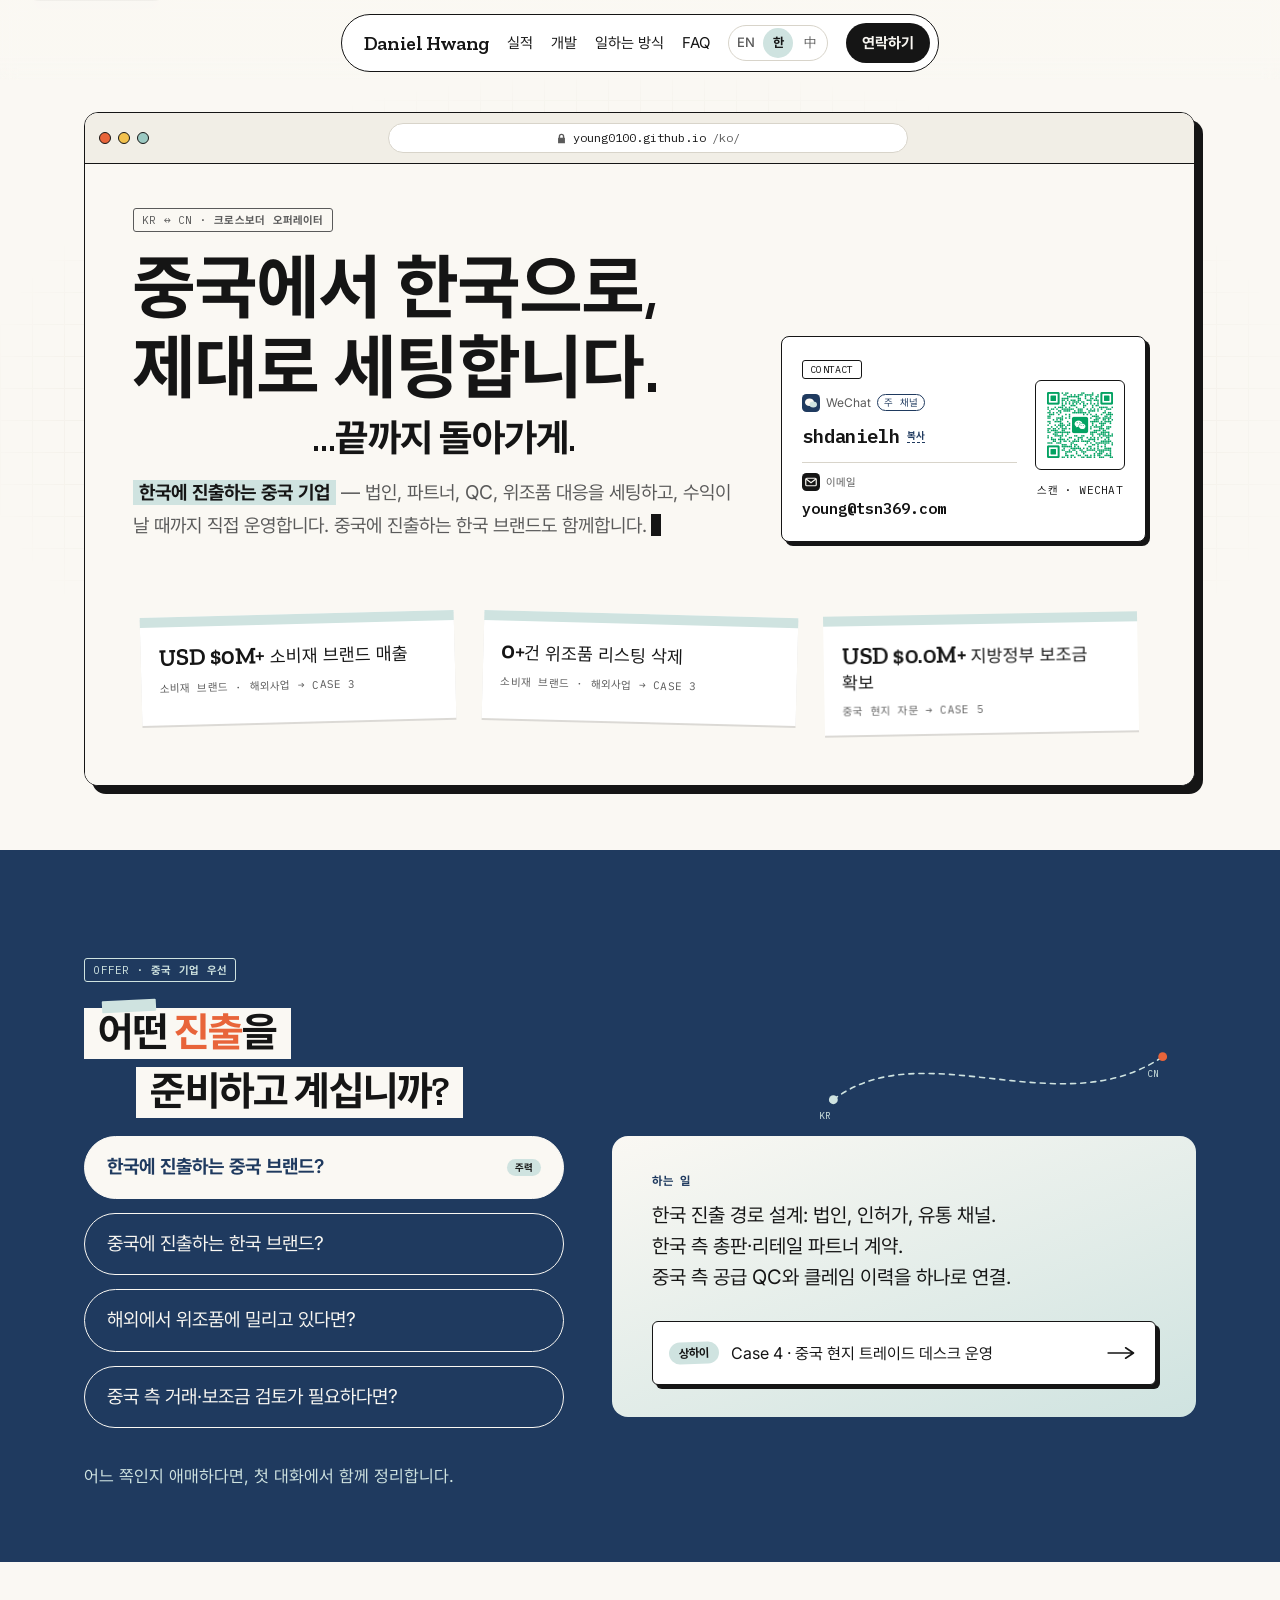
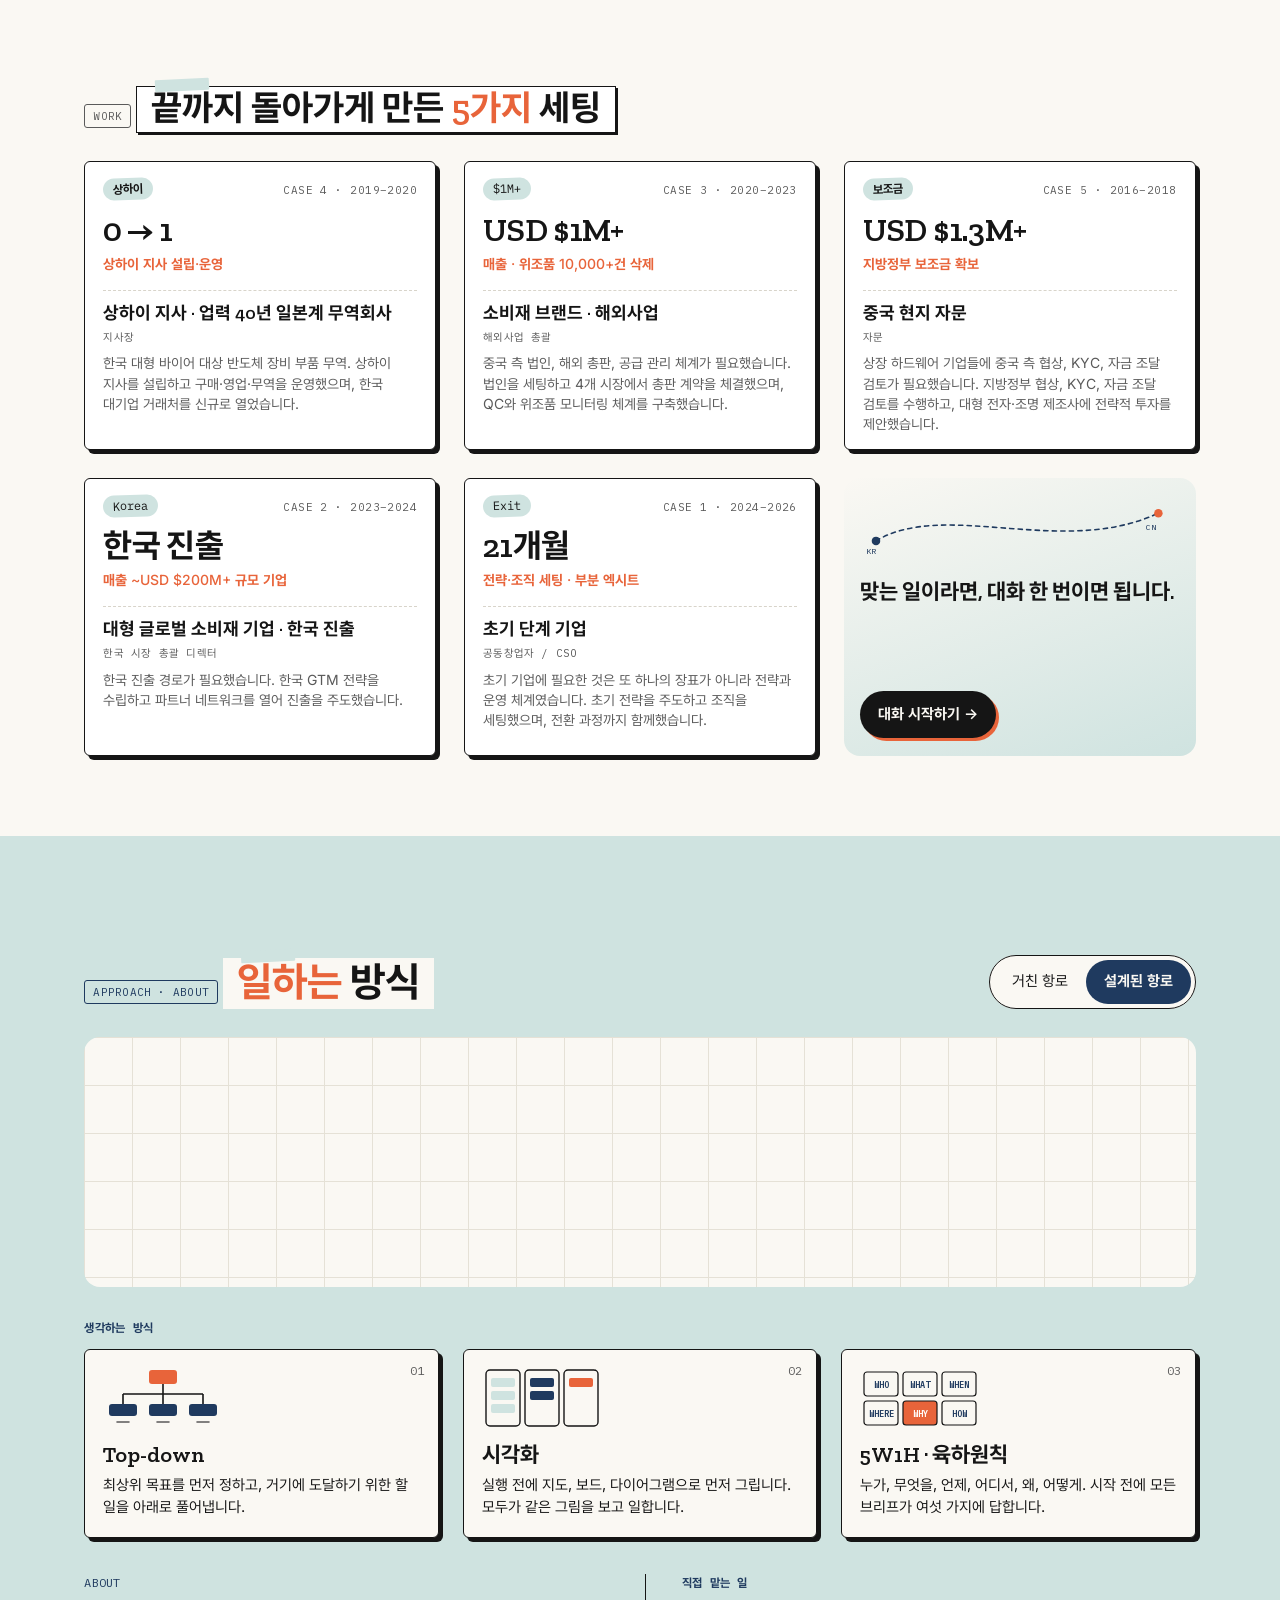
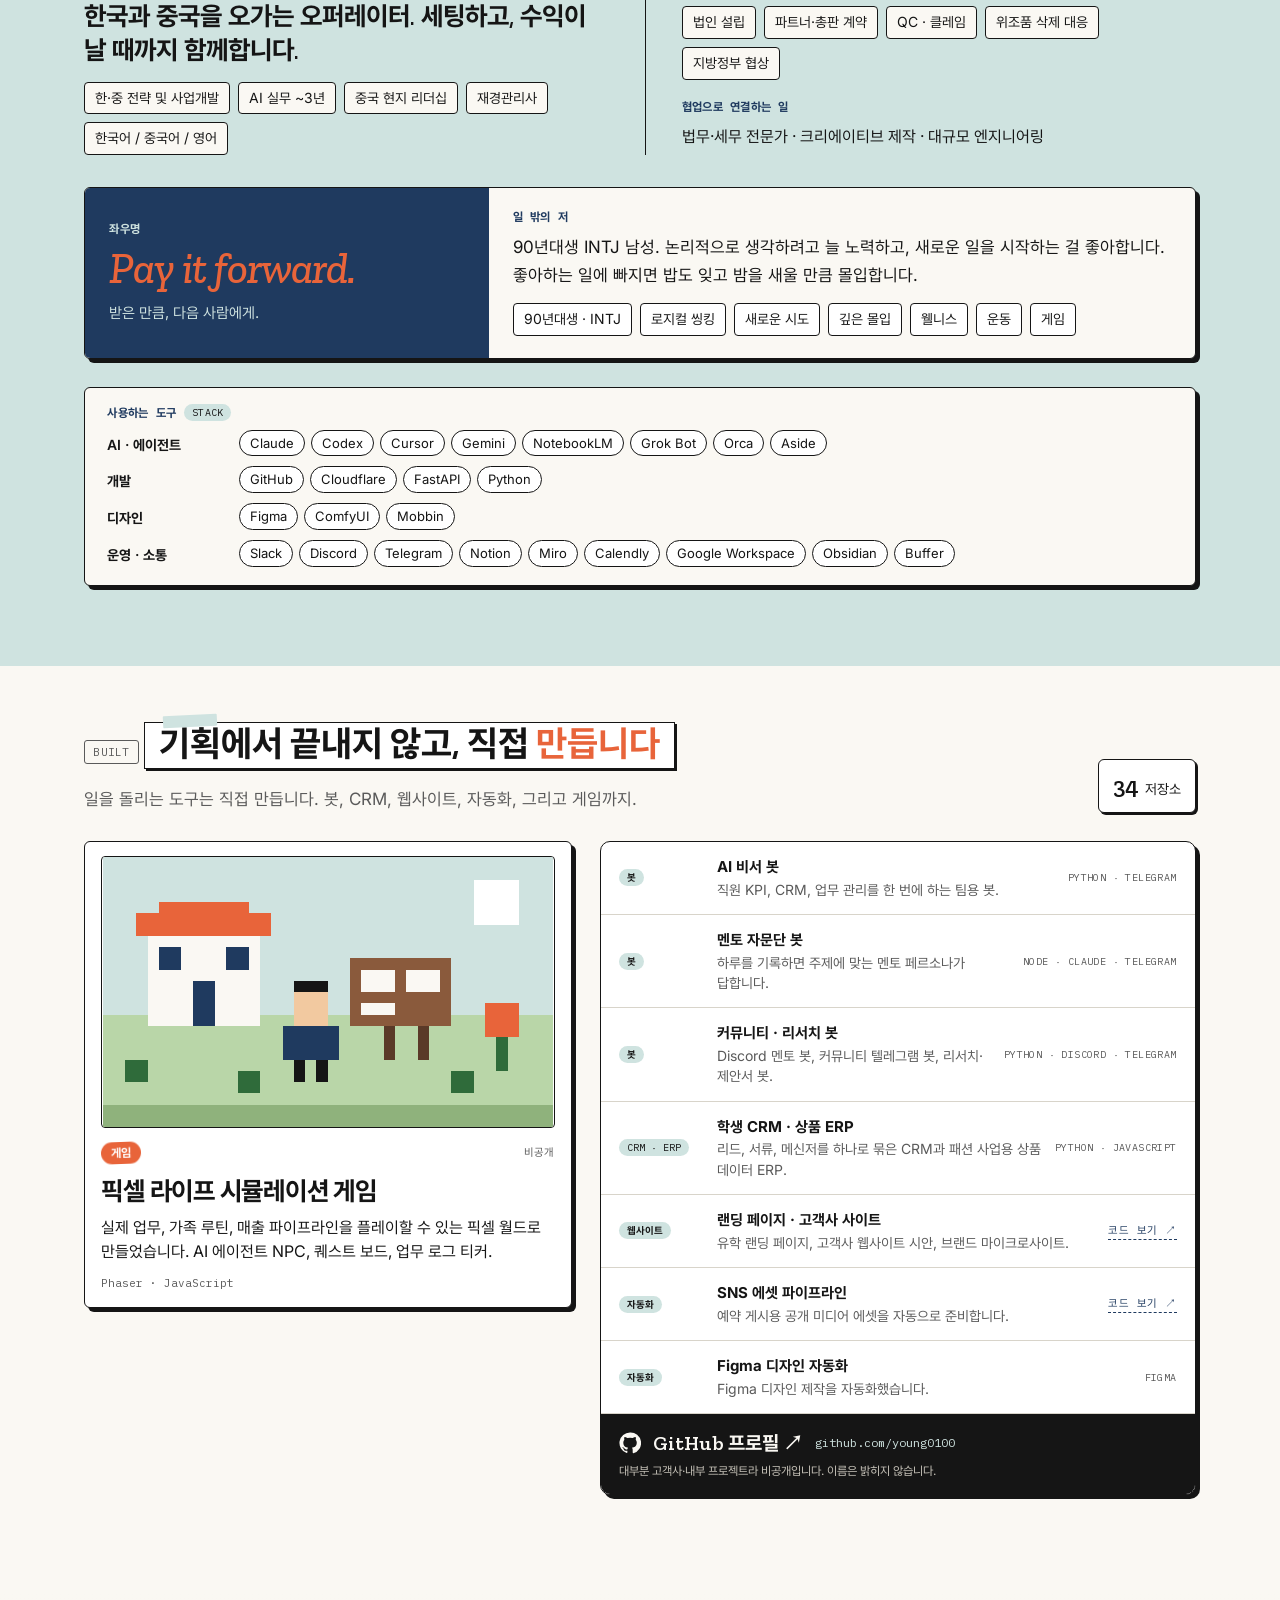
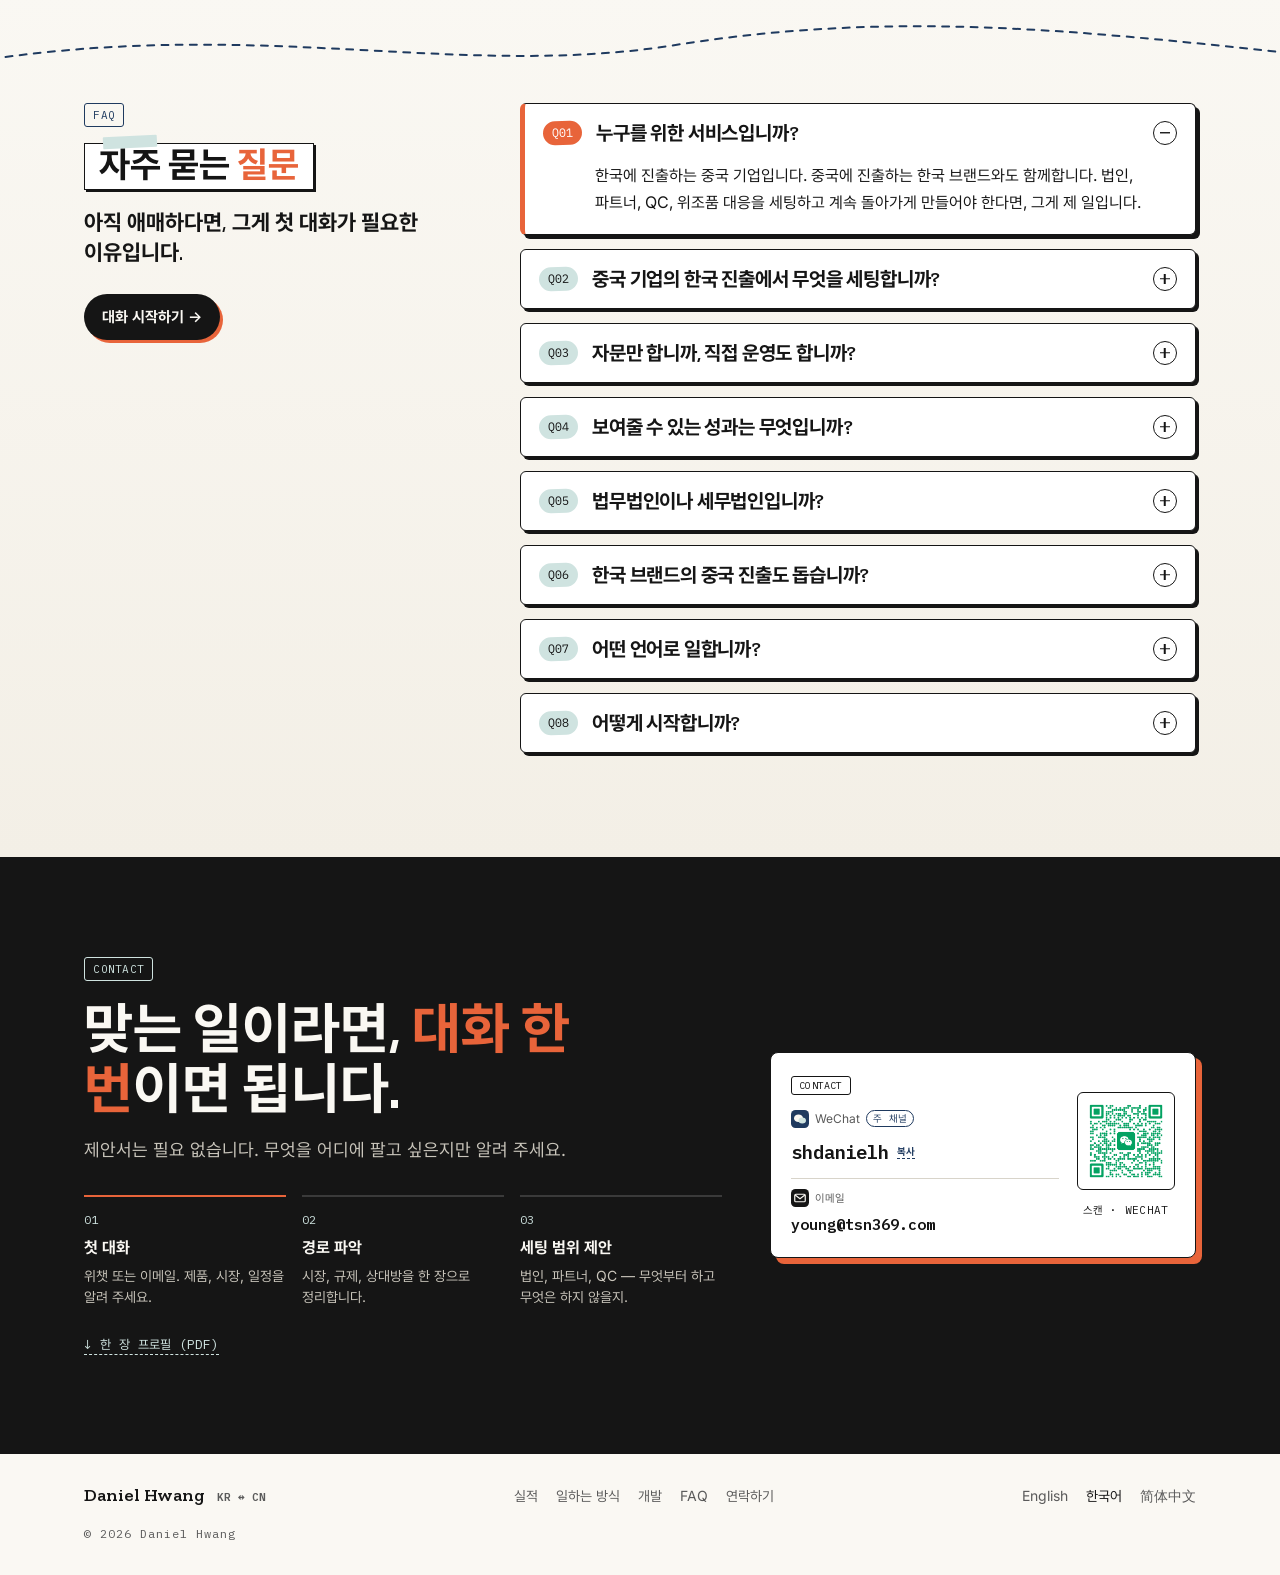
==== commit 20c5377e: "mirror: site build 2026-11-05" ====
--- a/ko/index.html
+++ b/ko/index.html
@@ -1 +1 @@
-<!DOCTYPE html><html lang="ko"> <head><meta charset="utf-8"><meta name="viewport" content="width=device-width, initial-scale=1"><meta http-equiv="Content-Security-Policy" content="default-src 'self'; script-src 'self'; style-src 'self'; img-src 'self'; font-src 'self'; connect-src 'none'; object-src 'none'; base-uri 'self'; form-action 'none'; upgrade-insecure-requests"><meta name="referrer" content="no-referrer"><title>Daniel Hwang — 중국에서 한국으로, 제대로 세팅합니다.</title><meta name="description" content="크로스보더 오퍼레이터. 중국과 한국을 오가는 기업의 법인, 파트너, 품질관리(QC), 위조품 대응을 세팅하고 수익이 날 때까지 직접 운영합니다."><meta name="robots" content="index, follow"><meta name="theme-color" content="#FAF8F3"><!-- Chinese dual-core browsers (360, QQ, Sogou): render with the modern engine; keep Baidu/UC mobile from transcoding the page. --><meta name="renderer" content="webkit"><meta http-equiv="Cache-Control" content="no-transform"><meta name="applicable-device" content="pc,mobile"><link rel="canonical" href="https://young0100.github.io/ko/"><link rel="alternate" hreflang="en" href="https://young0100.github.io/"><link rel="alternate" hreflang="ko" href="https://young0100.github.io/ko/"><link rel="alternate" hreflang="zh-Hans" href="https://young0100.github.io/zh/"><link rel="alternate" hreflang="x-default" href="https://young0100.github.io/"><link rel="icon" href="/favicon.svg" type="image/svg+xml"><link rel="preload" href="/fonts/ko-sans-700.woff2" as="font" type="font/woff2" crossorigin><link rel="preload" href="/fonts/ko-sans-400.woff2" as="font" type="font/woff2" crossorigin><meta property="og:title" content="Daniel Hwang — 중국에서 한국으로, 제대로 세팅합니다."><meta property="og:description" content="크로스보더 오퍼레이터. 중국과 한국을 오가는 기업의 법인, 파트너, 품질관리(QC), 위조품 대응을 세팅하고 수익이 날 때까지 직접 운영합니다."><meta property="og:type" content="website"><meta property="og:locale" content="ko_KR"><meta property="og:url" content="https://young0100.github.io/ko/"><meta property="og:image" content="https://young0100.github.io/og/og-en.png"><meta property="og:image:width" content="1200"><meta property="og:image:height" content="630"><meta name="twitter:card" content="summary_large_image"><meta name="twitter:title" content="Daniel Hwang — 중국에서 한국으로, 제대로 세팅합니다."><meta name="twitter:description" content="크로스보더 오퍼레이터. 중국과 한국을 오가는 기업의 법인, 파트너, 품질관리(QC), 위조품 대응을 세팅하고 수익이 날 때까지 직접 운영합니다."><meta name="twitter:image" content="https://young0100.github.io/og/og-en.png"><script type="application/ld+json">{"@context":"https://schema.org","@type":"Person","name":"Daniel Hwang","jobTitle":"크로스보더 오퍼레이터","knowsLanguage":["ko","zh","en"],"url":"https://young0100.github.io/ko/","sameAs":["https://github.com/young0100"]}</script><script type="application/ld+json">{"@context":"https://schema.org","@type":"FAQPage","inLanguage":"ko","mainEntity":[{"@type":"Question","name":"누구를 위한 서비스입니까?","acceptedAnswer":{"@type":"Answer","text":"한국에 진출하는 중국 기업입니다. 중국에 진출하는 한국 브랜드와도 함께합니다. 법인, 파트너, QC, 위조품 대응을 세팅하고 계속 돌아가게 만들어야 한다면, 그게 제 일입니다."}},{"@type":"Question","name":"중국 기업의 한국 진출에서 무엇을 세팅합니까?","acceptedAnswer":{"@type":"Answer","text":"한국 진출 경로(법인, 인허가, 유통 채널)를 설계하고, 한국 측 총판·리테일 파트너와 계약하며, 중국 측 공급 QC를 클레임 이력과 연결합니다. 해외에서 위조품이 가격을 무너뜨리고 있다면 위조품 모니터링과 삭제 대응을 더합니다."}},{"@type":"Question","name":"자문만 합니까, 직접 운영도 합니까?","acceptedAnswer":{"@type":"Answer","text":"세팅한 뒤, 수익이 나고 제가 없어도 돌아갈 때까지 남습니다. 순서는 파악 → 세팅 → 운영·인계입니다."}},{"@type":"Question","name":"보여줄 수 있는 성과는 무엇입니까?","acceptedAnswer":{"@type":"Answer","text":"과거 프로젝트 기준(사명 비공개): 소비재 브랜드 해외 매출 USD $1M+, 위조품 리스팅 10,000+건 삭제, 중국 현지 자문으로 지방정부 보조금 USD $1.3M+ 확보, 매출 ~USD $200M+ 규모 글로벌 소비재 기업의 한국 진출 전략과 현지 파트너 네트워크 구축."}},{"@type":"Question","name":"법무법인이나 세무법인입니까?","acceptedAnswer":{"@type":"Answer","text":"아닙니다. 법인 설립, 파트너·총판 계약, QC·클레임, 위조품 삭제 대응, 지방정부 협상을 직접 맡습니다. 법무·세무가 필요한 경우에는 자격을 갖춘 전문가를 연결합니다."}},{"@type":"Question","name":"한국 브랜드의 중국 진출도 돕습니까?","acceptedAnswer":{"@type":"Answer","text":"네. 중국 측에서도 같은 방식으로 법인, 파트너, QC, 위조품 대응을 세팅하고 계속 돌아가게 만듭니다."}},{"@type":"Question","name":"어떤 언어로 일합니까?","acceptedAnswer":{"@type":"Answer","text":"한국어, 중국어, 영어."}},{"@type":"Question","name":"어떻게 시작합니까?","acceptedAnswer":{"@type":"Answer","text":"맞는 일이라면 대화 한 번이면 됩니다. WeChat ID shdanielh, 또는 이메일 young@tsn369.com."}}]}</script><link rel="stylesheet" href="/_astro/index.C1BLdPhj.css"></head> <body>  <a class="skip" href="#top">본문으로 건너뛰기</a> <div class="nav-wrap"> <input class="nav-toggle" id="nav-toggle" type="checkbox"> <div class="nav-pill"> <a class="wordmark" href="#top">Daniel Hwang</a> <div class="nav-links" id="nav-links"> <a href="#work">실적</a> <a href="#built">개발</a> <a href="#approach">일하는 방식</a> <a href="#faq">FAQ</a> </div> <nav class="lang" aria-label="언어"> <a href="/?lang=en" hreflang="en" lang="en" title="English"> EN </a><a href="/ko/" hreflang="ko" lang="ko" aria-current="page" title="한국어"> 한 </a><a href="/zh/" hreflang="zh-Hans" lang="zh-Hans" title="简体中文"> 中 </a> </nav> <a class="nav-cta" href="#contact">연락하기</a> <label class="burger" for="nav-toggle"> <span class="sr">메뉴 열기</span> <span></span> <span></span> <span></span> </label> </div> </div> <main> <section class="hero" id="top"> <div class="wrap"> <div class="bw"> <div class="bw-bar" aria-hidden="true"> <span class="bw-dots"><i></i><i></i><i></i></span> <span class="bw-url"> <svg viewBox="0 0 16 16" width="11" height="11"><path d="M4 7V5a4 4 0 0 1 8 0v2h1v8H3V7h1Zm2 0h4V5a2 2 0 1 0-4 0v2Z" fill="currentColor"></path></svg> <b>young0100.github.io</b>/ko/ </span> </div> <div class="bw-body hero-grid"> <div class="hero-copy"> <p class="otag tag-muted"> KR ↔ CN<span class="tag-rest"> · 크로스보더 오퍼레이터</span> </p> <h1>중국에서 한국으로,<br>제대로 세팅합니다.</h1> <p class="tail">…끝까지 돌아가게.</p> <p class="lede"> <strong class="mark">한국에 진출하는 중국 기업</strong> — 법인, 파트너, QC, 위조품 대응을 세팅하고, 수익이 날 때까지 직접 운영합니다. 중국에 진출하는 한국 브랜드도 함께합니다.<span class="caret" aria-hidden="true"></span> </p> </div> <div class="hero-contact"> <article class="contact-card qr-hero" id="contact" aria-label="연락처"> <div class="contact-main"> <p class="otag contact-tag">Contact</p> <div class="ch"> <p class="ch-label"> <svg class="ico" viewBox="0 0 24 24" width="18" height="18" aria-hidden="true"> <rect width="24" height="24" rx="6" fill="#1F3A5F"></rect> <ellipse cx="10" cy="11" rx="6" ry="5" fill="#FAF8F3"></ellipse> <ellipse cx="15" cy="14" rx="5" ry="4" fill="#CFE3E0"></ellipse> </svg> WeChat <span class="badge">주 채널</span> </p> <button class="wx-copy" type="button" data-copy="shdanielh"> <span class="wx-id">shdanielh</span> <span class="copy-word">복사</span> <span class="sr">WeChat ID</span> </button> </div> <div class="ch email-ch"> <p class="ch-label"> <svg class="ico" viewBox="0 0 24 24" width="18" height="18" aria-hidden="true"> <rect width="24" height="24" rx="6" fill="#151515"></rect> <rect x="5" y="7" width="14" height="10" rx="1.5" fill="none" stroke="#FAF8F3" stroke-width="1.6"></rect> <path d="M5.5 8 L12 13 L18.5 8" fill="none" stroke="#FAF8F3" stroke-width="1.6"></path> </svg> 이메일 </p> <a class="email" href="mailto:young@tsn369.com">young@tsn369.com</a> </div> </div> <div class="qr-block"> <div class="qr-frame"> <picture> <source srcset="/contact/wechat-qr-shdanielh.webp" type="image/webp"> <img src="/contact/wechat-qr-shdanielh.jpg" width="640" height="640" alt="shdanielh WeChat QR 코드"> </picture> </div> <p class="qr-cap">스캔 · WeChat</p> </div> </article> </div> <ul class="chips"> <li> <a class="chip" href="#case-3"> <p class="chip-lead"><span>USD $1M+</span> 소비재 브랜드 매출</p> <p class="chip-meta">소비재 브랜드 · 해외사업 → Case 3</p> </a> </li><li> <a class="chip" href="#case-3"> <p class="chip-lead"><span>10,000+</span>건 위조품 리스팅 삭제</p> <p class="chip-meta">소비재 브랜드 · 해외사업 → Case 3</p> </a> </li><li> <a class="chip" href="#case-5"> <p class="chip-lead"><span>USD $1.3M+</span> 지방정부 보조금 확보</p> <p class="chip-meta">중국 현지 자문 → Case 5</p> </a> </li> </ul> </div> </div> </div> </section> <section class="offer" id="offer"> <div class="wrap offer-grid"> <p class="otag offer-tag"> Offer · 중국<span class="tag-rest"> 기업 우선</span> </p> <h2 class="offer-title"> <span class="tab">어떤 <span class="sig">진출</span>을</span> <span class="tab tab-indent">준비하고 계십니까?</span> </h2> <svg class="route route-offer" viewBox="0 0 600 160" fill="none" aria-hidden="true"> <path d="M40 118 C 180 10, 400 160, 560 50" stroke="currentColor" stroke-width="2.5" stroke-dasharray="8 8" stroke-linecap="round"></path> <circle cx="40" cy="118" r="7" fill="currentColor"></circle> <circle cx="560" cy="50" r="7" class="dot-cn"></circle> <text x="18" y="148">KR</text> <text x="536" y="82">CN</text> </svg> <div class="pills"> <a class="qpill is-primary" href="#offer-panel"> <span>한국에 진출하는 중국 브랜드?</span> <span class="sticker sticker-flat">주력</span> </a><a class="qpill" href="#case-4">중국에 진출하는 한국 브랜드?</a><a class="qpill" href="#case-3">해외에서 위조품에 밀리고 있다면?</a><a class="qpill" href="#case-5">중국 측 거래·보조금 검토가 필요하다면?</a> </div> <div class="sheet" id="offer-panel"> <p class="kicker">하는 일</p> <p class="sheet-copy"> 한국 진출 경로 설계: 법인, 인허가, 유통 채널.<br>한국 측 총판·리테일 파트너 계약.<br>중국 측 공급 QC와 클레임 이력을 하나로 연결.<br> </p> <a class="case-jump" href="#case-4"> <span class="sticker">상하이</span> <span class="case-jump-label">Case 4 · 중국 현지 트레이드 데스크 운영</span> <svg class="arrow" viewBox="0 0 36 16" width="32" height="14" aria-hidden="true"> <path d="M1 8 H28 M21 2 L30 8 L21 14" fill="none" stroke="currentColor" stroke-width="1.8" stroke-linecap="round" stroke-linejoin="round"></path> </svg> </a> </div> <p class="offer-foot">어느 쪽인지 애매하다면, 첫 대화에서 함께 정리합니다.</p> </div> </section> <section class="work" id="work"> <div class="wrap"> <p class="otag tag-muted">Work</p> <h2 class="tab tab-frame work-title"> 끝까지 돌아가게 만든 <span class="sig">5가지</span><span class="title-rest"> 세팅</span> </h2> <div class="case-grid"> <article class="case" id="case-4"> <header class="case-top"> <span class="sticker">상하이</span> <p class="case-meta"> Case 4 · 2019–2020 </p> </header> <h3>상하이 지사 · 업력 40년 일본계 무역회사</h3> <p class="role">지사장</p> <p class="problem">한국 대형 바이어 대상 반도체 장비 부품 무역.</p> <p class="did">상하이 지사를 설립하고 구매·영업·무역을 운영했으며, 한국 대기업 거래처를 신규로 열었습니다.</p> <p class="outcome"> <b>성과</b> ·  상하이 지사를 제로에서 설립·운영, 대기업 신규 거래처 개설(사명 비공개). </p> </article><article class="case" id="case-3"> <header class="case-top"> <span class="sticker">$1M+</span> <p class="case-meta"> Case 3 · 2020–2023 </p> </header> <h3>소비재 브랜드 · 해외사업</h3> <p class="role">해외사업 총괄</p> <p class="problem">중국 측 법인, 해외 총판, 공급 관리 체계가 필요했습니다.</p> <p class="did">법인을 세팅하고 4개 시장에서 총판 계약을 체결했으며, QC와 위조품 모니터링 체계를 구축했습니다.</p> <p class="outcome"> <b>성과</b> · <strong>USD $1M+</strong> 매출 · 위조품 10,000+건 삭제. </p> </article><article class="case" id="case-5"> <header class="case-top"> <span class="sticker">보조금</span> <p class="case-meta"> Case 5 · 2016–2018 </p> </header> <h3>중국 현지 자문</h3> <p class="role">자문</p> <p class="problem">상장 하드웨어 기업들에 중국 측 협상, KYC, 자금 조달 검토가 필요했습니다.</p> <p class="did">지방정부 협상, KYC, 자금 조달 검토를 수행하고, 대형 전자·조명 제조사에 전략적 투자를 제안했습니다.</p> <p class="outcome"> <b>성과</b> · <strong>USD $1.3M+</strong> 지방정부 보조금 확보. </p> </article><article class="case" id="case-2"> <header class="case-top"> <span class="sticker">Korea</span> <p class="case-meta"> Case 2 · 2023–2024 </p> </header> <h3>대형 글로벌 소비재 기업 · 한국 진출</h3> <p class="role">한국 시장 총괄 디렉터</p> <p class="problem">한국 진출 경로가 필요했습니다.</p> <p class="did">한국 GTM 전략을 수립하고 파트너 네트워크를 열어 진출을 주도했습니다.</p> <p class="outcome"> <b>성과</b> ·  매출 ~USD $200M+ 규모 기업의 한국 진출 전략과 현지 파트너 네트워크 구축. </p> </article><article class="case" id="case-1"> <header class="case-top"> <span class="sticker">Exit</span> <p class="case-meta"> Case 1 · 2024–2026 </p> </header> <h3>초기 단계 기업</h3> <p class="role">공동창업자 / CSO</p> <p class="problem">초기 기업에 필요한 것은 또 하나의 장표가 아니라 전략과 운영 체계였습니다.</p> <p class="did">초기 전략을 주도하고 조직을 세팅했으며, 전환 과정까지 함께했습니다.</p> <p class="outcome"> <b>성과</b> ·  21개월 만에 전략과 조직 세팅 완료. 부분 엑시트, 지분 유지. </p> </article> <aside class="cta-tile"> <svg class="route route-tile" viewBox="0 0 600 120" fill="none" aria-hidden="true"> <path d="M30 88 C 160 10, 380 120, 560 36" stroke="currentColor" stroke-width="3" stroke-dasharray="8 8" stroke-linecap="round"></path> <circle cx="30" cy="88" r="8" fill="currentColor"></circle> <circle cx="560" cy="36" r="8" class="dot-cn"></circle> <text x="12" y="112">KR</text> <text x="536" y="68">CN</text> </svg> <p class="cta-line">맞는 일이라면, 대화 한 번이면 됩니다.</p> <article class="contact-card qr-tile" aria-label="연락처"> <div class="contact-main"> <p class="otag contact-tag">Contact</p> <div class="ch"> <p class="ch-label"> <svg class="ico" viewBox="0 0 24 24" width="18" height="18" aria-hidden="true"> <rect width="24" height="24" rx="6" fill="#1F3A5F"></rect> <ellipse cx="10" cy="11" rx="6" ry="5" fill="#FAF8F3"></ellipse> <ellipse cx="15" cy="14" rx="5" ry="4" fill="#CFE3E0"></ellipse> </svg> WeChat <span class="badge">주 채널</span> </p> <button class="wx-copy" type="button" data-copy="shdanielh"> <span class="wx-id">shdanielh</span> <span class="copy-word">복사</span> <span class="sr">WeChat ID</span> </button> </div> <div class="ch email-ch"> <p class="ch-label"> <svg class="ico" viewBox="0 0 24 24" width="18" height="18" aria-hidden="true"> <rect width="24" height="24" rx="6" fill="#151515"></rect> <rect x="5" y="7" width="14" height="10" rx="1.5" fill="none" stroke="#FAF8F3" stroke-width="1.6"></rect> <path d="M5.5 8 L12 13 L18.5 8" fill="none" stroke="#FAF8F3" stroke-width="1.6"></path> </svg> 이메일 </p> <a class="email" href="mailto:young@tsn369.com">young@tsn369.com</a> </div> </div> <div class="qr-block"> <div class="qr-frame"> <picture> <source srcset="/contact/wechat-qr-shdanielh.webp" type="image/webp"> <img src="/contact/wechat-qr-shdanielh.jpg" width="640" height="640" alt="shdanielh WeChat QR 코드" loading="lazy"> </picture> </div> <p class="qr-cap">스캔 · WeChat</p> </div> </article> </aside> </div> </div> </section> <section class="built" id="built"> <div class="wrap"> <div class="built-head"> <div> <p class="otag tag-muted">Built</p> <h2 class="tab tab-frame built-title">기획에서 끝내지 않고, 직접 <span class="sig">만듭니다</span></h2> <p class="built-lede">일을 돌리는 도구는 직접 만듭니다. 봇, CRM, 웹사이트, 자동화, 그리고 게임까지.</p> </div> <ul class="built-stats"> <li><strong>34</strong> 저장소</li> </ul> </div> <div class="proj-grid"> <article class="proj proj-game proj-feature"> <svg class="proj-art" viewBox="0 0 40 24" shape-rendering="crispEdges" aria-hidden="true"> <rect x="0" y="0" width="40" height="14" fill="#CFE3E0"></rect><rect x="0" y="14" width="40" height="8" fill="#B9D6A8"></rect><rect x="0" y="22" width="40" height="2" fill="#8FB27C"></rect><rect x="4" y="7" width="10" height="8" fill="#FAF8F3"></rect><rect x="3" y="5" width="12" height="2" fill="#E8643A"></rect><rect x="5" y="4" width="8" height="1" fill="#E8643A"></rect><rect x="8" y="11" width="2" height="4" fill="#1F3A5F"></rect><rect x="5" y="8" width="2" height="2" fill="#1F3A5F"></rect><rect x="11" y="8" width="2" height="2" fill="#1F3A5F"></rect><rect x="22" y="9" width="9" height="6" fill="#8A5A3C"></rect><rect x="23" y="10" width="3" height="2" fill="#FAF8F3"></rect><rect x="27" y="10" width="3" height="2" fill="#FAF8F3"></rect><rect x="23" y="13" width="3" height="1" fill="#FAF8F3"></rect><rect x="25" y="15" width="1" height="3" fill="#5A3A28"></rect><rect x="28" y="15" width="1" height="3" fill="#5A3A28"></rect><rect x="34" y="13" width="3" height="3" fill="#E8643A"></rect><rect x="35" y="16" width="1" height="3" fill="#2F6B3A"></rect><rect x="33" y="2" width="4" height="4" fill="#FFFFFF"></rect><rect x="2" y="18" width="2" height="2" fill="#2F6B3A"></rect><rect x="12" y="19" width="2" height="2" fill="#2F6B3A"></rect><rect x="31" y="19" width="2" height="2" fill="#2F6B3A"></rect> <g class="px-walker"> <rect x="17" y="12" width="3" height="3" fill="#F2C9A0"></rect><rect x="17" y="11" width="3" height="1" fill="#151515"></rect><rect x="16" y="15" width="5" height="3" fill="#1F3A5F"></rect><rect x="17" y="18" width="1" height="2" fill="#151515"></rect><rect x="19" y="18" width="1" height="2" fill="#151515"></rect> </g> </svg> <header class="proj-top"> <span class="sticker">게임</span> <span class="proj-private">비공개</span> </header> <h3>픽셀 라이프 시뮬레이션 게임</h3> <p class="proj-line">실제 업무, 가족 루틴, 매출 파이프라인을 플레이할 수 있는 픽셀 월드로 만들었습니다. AI 에이전트 NPC, 퀘스트 보드, 업무 로그 티커.</p> <p class="proj-stack">Phaser · JavaScript</p> </article><article class="proj proj-bot">  <header class="proj-top"> <span class="sticker">봇</span> <span class="proj-private">비공개</span> </header> <h3>AI 비서 봇</h3> <p class="proj-line">직원 KPI, CRM, 업무 관리를 한 번에 하는 팀용 봇.</p> <p class="proj-stack">Python · Telegram</p> </article><article class="proj proj-bot">  <header class="proj-top"> <span class="sticker">봇</span> <span class="proj-private">비공개</span> </header> <h3>멘토 자문단 봇</h3> <p class="proj-line">하루를 기록하면 주제에 맞는 멘토 페르소나가 답합니다.</p> <p class="proj-stack">Node · Claude · Telegram</p> </article><article class="proj proj-bot">  <header class="proj-top"> <span class="sticker">봇</span> <span class="proj-private">비공개</span> </header> <h3>커뮤니티 · 리서치 봇</h3> <p class="proj-line">Discord 멘토 봇, 커뮤니티 텔레그램 봇, 리서치·제안서 봇.</p> <p class="proj-stack">Python · Discord · Telegram</p> </article><article class="proj proj-crm">  <header class="proj-top"> <span class="sticker">CRM · ERP</span> <span class="proj-private">비공개</span> </header> <h3>학생 CRM · 상품 ERP</h3> <p class="proj-line">리드, 서류, 메신저를 하나로 묶은 CRM과 패션 사업용 상품 데이터 ERP.</p> <p class="proj-stack">Python · JavaScript</p> </article><article class="proj proj-site">  <header class="proj-top"> <span class="sticker">웹사이트</span> <a class="proj-link" href="https://github.com/young0100/mingalar-edu" rel="noopener" target="_blank">코드 보기 ↗</a> </header> <h3>랜딩 페이지 · 고객사 사이트</h3> <p class="proj-line">유학 랜딩 페이지, 고객사 웹사이트 시안, 브랜드 마이크로사이트.</p> <p class="proj-stack">HTML · TypeScript · Vite</p> </article><article class="proj proj-auto">  <header class="proj-top"> <span class="sticker">자동화</span> <a class="proj-link" href="https://github.com/young0100/otk-media" rel="noopener" target="_blank">코드 보기 ↗</a> </header> <h3>SNS 에셋 파이프라인</h3> <p class="proj-line">예약 게시용 공개 미디어 에셋을 자동으로 준비합니다.</p> <p class="proj-stack">GitHub · Buffer</p> </article><article class="proj proj-auto">  <header class="proj-top"> <span class="sticker">자동화</span> <span class="proj-private">비공개</span> </header> <h3>Figma 디자인 자동화</h3> <p class="proj-line">Figma 디자인 제작을 자동화했습니다.</p> <p class="proj-stack">Figma</p> </article> <a class="proj proj-profile" href="https://github.com/young0100" rel="noopener" target="_blank"> <svg viewBox="0 0 24 24" width="28" height="28" aria-hidden="true"> <path fill="currentColor" d="M12 .5a11.5 11.5 0 0 0-3.64 22.41c.58.1.79-.25.79-.56v-2c-3.2.7-3.88-1.37-3.88-1.37-.53-1.33-1.28-1.69-1.28-1.69-1.05-.71.08-.7.08-.7 1.16.08 1.77 1.19 1.77 1.19 1.03 1.77 2.7 1.26 3.36.96.1-.75.4-1.26.73-1.55-2.55-.29-5.24-1.28-5.24-5.68 0-1.26.45-2.28 1.19-3.09-.12-.29-.52-1.46.11-3.05 0 0 .97-.31 3.17 1.18a11 11 0 0 1 5.77 0c2.2-1.49 3.17-1.18 3.17-1.18.63 1.59.23 2.76.11 3.05.74.81 1.19 1.83 1.19 3.09 0 4.41-2.69 5.38-5.26 5.67.41.36.78 1.06.78 2.14v3.17c0 .31.21.67.8.56A11.5 11.5 0 0 0 12 .5Z"></path> </svg> <span class="proj-profile-label">GitHub 프로필 ↗</span> <span class="proj-profile-handle">github.com/young0100</span> <span class="proj-note">대부분 고객사·내부 프로젝트라 비공개입니다. 이름은 밝히지 않습니다.</span> </a> </div> </div> </section> <section class="approach" id="approach"> <div class="wrap"> <div class="approach-head"> <div> <p class="otag approach-tag">Approach · About</p> <h2 class="tab"><span class="sig">일하는</span> 방식</h2> </div> <fieldset class="seg"> <legend class="sr">경로</legend> <input type="radio" name="route" id="route-rough" value="rough"> <label for="route-rough">거친 항로</label> <input type="radio" name="route" id="route-plotted" value="plotted" checked> <label for="route-plotted">설계된 항로</label> </fieldset> </div> <p id="route-status" class="sr">설계된 항로</p> <div class="map" id="route-map"> <svg class="route-plotted" viewBox="0 0 1248 230" fill="none" aria-hidden="true"> <path d="M120 160 C 300 60, 420 200, 620 120 S 940 40, 1120 100" stroke="#1F3A5F" stroke-width="3" stroke-dasharray="10 8" stroke-linecap="round"></path> <circle cx="120" cy="160" r="12" fill="#1F3A5F"></circle> <circle cx="620" cy="120" r="12" fill="#1F3A5F"></circle> <circle cx="1120" cy="100" r="12" fill="#E8643A"></circle> </svg> <svg class="route-rough" viewBox="0 0 1248 230" fill="none" aria-hidden="true"> <path d="M120 160 C 40 40, 280 230, 300 90 S 250 20, 460 170 S 520 40, 620 120 S 700 230, 860 60 S 980 10, 1120 100" stroke="#1F3A5F" stroke-width="3" stroke-dasharray="4 7" stroke-linecap="round"></path> <circle cx="120" cy="160" r="12" fill="#1F3A5F"></circle> <circle cx="620" cy="120" r="12" fill="#1F3A5F"></circle> <circle cx="1120" cy="100" r="12" fill="#E8643A"></circle> </svg> <ol class="steps"> <li><b>1 · 파악</b> <span>시장, 규제, 상대방</span></li><li><b>2 · 세팅</b> <span>법인, 파트너, QC</span></li><li><b>3 · 운영 · 인계</b> <span>제가 없어도 돌아갈 때까지</span></li> </ol> </div> <div class="think"> <p class="kicker think-kicker">생각하는 방식</p> <ol class="think-grid"> <li class="think-card"> <span class="think-n">01</span> <svg class="think-ico" viewBox="0 0 120 64" fill="none" aria-hidden="true"> <rect x="46" y="4" width="28" height="14" rx="3" fill="#E8643A"></rect> <path d="M60 18 V28 M20 28 H100 M20 28 V38 M60 28 V38 M100 28 V38" stroke="#151515" stroke-width="1.6"></path> <rect x="6" y="38" width="28" height="12" rx="3" fill="#1F3A5F"></rect> <rect x="46" y="38" width="28" height="12" rx="3" fill="#1F3A5F"></rect> <rect x="86" y="38" width="28" height="12" rx="3" fill="#1F3A5F"></rect> <path d="M14 56 H26 M54 56 H66 M94 56 H106" stroke="#5A5A5A" stroke-width="1.6" stroke-linecap="round"></path> </svg> <h3>Top-down</h3> <p>최상위 목표를 먼저 정하고, 거기에 도달하기 위한 할 일을 아래로 풀어냅니다.</p> </li> <li class="think-card"> <span class="think-n">02</span> <svg class="think-ico" viewBox="0 0 120 64" fill="none" aria-hidden="true"> <rect x="4" y="4" width="34" height="56" rx="4" stroke="#151515" stroke-width="1.4"></rect> <rect x="43" y="4" width="34" height="56" rx="4" stroke="#151515" stroke-width="1.4"></rect> <rect x="82" y="4" width="34" height="56" rx="4" stroke="#151515" stroke-width="1.4"></rect> <rect x="9" y="12" width="24" height="9" rx="2" fill="#CFE3E0"></rect> <rect x="9" y="25" width="24" height="9" rx="2" fill="#CFE3E0"></rect> <rect x="9" y="38" width="24" height="9" rx="2" fill="#CFE3E0"></rect> <rect x="48" y="12" width="24" height="9" rx="2" fill="#1F3A5F"></rect> <rect x="48" y="25" width="24" height="9" rx="2" fill="#1F3A5F"></rect> <rect x="87" y="12" width="24" height="9" rx="2" fill="#E8643A"></rect> </svg> <h3>시각화</h3> <p>실행 전에 지도, 보드, 다이어그램으로 먼저 그립니다. 모두가 같은 그림을 보고 일합니다.</p> </li> <li class="think-card"> <span class="think-n">03</span> <svg class="think-ico" viewBox="0 0 120 64" fill="none" aria-hidden="true"> <g> <rect x="4" y="6" width="34" height="24" rx="3" fill="#FAF8F3" stroke="#151515" stroke-width="1.2"></rect> <text x="21" y="22" text-anchor="middle" font-size="8.5" font-family="IBM Plex Mono, monospace" font-weight="600" fill="#1F3A5F">WHO</text> </g><g> <rect x="43" y="6" width="34" height="24" rx="3" fill="#FAF8F3" stroke="#151515" stroke-width="1.2"></rect> <text x="60" y="22" text-anchor="middle" font-size="8.5" font-family="IBM Plex Mono, monospace" font-weight="600" fill="#1F3A5F">WHAT</text> </g><g> <rect x="82" y="6" width="34" height="24" rx="3" fill="#FAF8F3" stroke="#151515" stroke-width="1.2"></rect> <text x="99" y="22" text-anchor="middle" font-size="8.5" font-family="IBM Plex Mono, monospace" font-weight="600" fill="#1F3A5F">WHEN</text> </g><g> <rect x="4" y="35" width="34" height="24" rx="3" fill="#FAF8F3" stroke="#151515" stroke-width="1.2"></rect> <text x="21" y="51" text-anchor="middle" font-size="8.5" font-family="IBM Plex Mono, monospace" font-weight="600" fill="#1F3A5F">WHERE</text> </g><g> <rect x="43" y="35" width="34" height="24" rx="3" fill="#E8643A" stroke="#151515" stroke-width="1.2"></rect> <text x="60" y="51" text-anchor="middle" font-size="8.5" font-family="IBM Plex Mono, monospace" font-weight="600" fill="#FFFFFF">WHY</text> </g><g> <rect x="82" y="35" width="34" height="24" rx="3" fill="#FAF8F3" stroke="#151515" stroke-width="1.2"></rect> <text x="99" y="51" text-anchor="middle" font-size="8.5" font-family="IBM Plex Mono, monospace" font-weight="600" fill="#1F3A5F">HOW</text> </g> </svg> <h3>5W1H · 육하원칙</h3> <p>누가, 무엇을, 언제, 어디서, 왜, 어떻게. 시작 전에 모든 브리프가 여섯 가지에 답합니다.</p> </li> </ol> </div> <div class="about-grid"> <div id="about"> <p class="kicker">About</p> <p class="about-line">한국과 중국을 오가는 오퍼레이터. 세팅하고, 수익이 날 때까지 함께합니다.</p> <ul class="tags"> <li>한·중 전략 및 사업개발</li><li>AI 실무 ~3년</li><li>중국 현지 리더십</li><li>재경관리사</li><li>한국어 / 중국어 / 영어</li> </ul> </div> <div class="own"> <p class="kicker">직접 맡는 일</p> <ul class="tags"> <li>법인 설립</li><li>파트너·총판 계약</li><li>QC · 클레임</li><li>위조품 삭제 대응</li><li>지방정부 협상</li> </ul> <p class="kicker bring">협업으로 연결하는 일</p> <p class="bring-line">법무·세무 전문가 · 크리에이티브 제작 · 대규모 엔지니어링</p> </div> </div> <div class="personal"> <div class="motto"> <p class="kicker">좌우명</p> <p class="motto-line">Pay it forward.</p> <p class="motto-sub">받은 만큼, 다음 사람에게.</p> </div> <div class="personal-body"> <p class="kicker">일 밖의 저</p> <p class="personal-line">90년대생 INTJ 남성. 논리적으로 생각하려고 늘 노력하고, 새로운 일을 시작하는 걸 좋아합니다. 좋아하는 일에 빠지면 밥도 잊고 밤을 새울 만큼 몰입합니다.</p> <ul class="tags personal-tags"> <li>90년대생 · INTJ</li><li>로지컬 씽킹</li><li>새로운 시도</li><li>깊은 몰입</li><li>웰니스</li><li>운동</li><li>게임</li> </ul> </div> </div> <div class="approach-bottom"> <div class="tools"> <p class="kicker">사용하는 도구 <span class="sticker sticker-flat">stack</span></p> <dl class="tool-groups"> <div class="tool-row"> <dt>AI · 에이전트</dt> <dd> <ul class="tool-chips"> <li>Claude</li><li>Codex</li><li>Cursor</li><li>Gemini</li><li>NotebookLM</li><li>Grok Bot</li><li>Orca</li><li>Aside</li> </ul> </dd> </div><div class="tool-row"> <dt>개발</dt> <dd> <ul class="tool-chips"> <li>GitHub</li><li>Cloudflare</li><li>FastAPI</li><li>Python</li> </ul> </dd> </div><div class="tool-row"> <dt>디자인</dt> <dd> <ul class="tool-chips"> <li>Figma</li><li>ComfyUI</li><li>Mobbin</li> </ul> </dd> </div><div class="tool-row"> <dt>운영 · 소통</dt> <dd> <ul class="tool-chips"> <li>Slack</li><li>Discord</li><li>Telegram</li><li>Notion</li><li>Miro</li><li>Calendly</li><li>Google Workspace</li><li>Obsidian</li><li>Buffer</li> </ul> </dd> </div> </dl> </div> <article class="contact-card qr-approach" aria-label="연락처"> <div class="contact-main"> <p class="otag contact-tag">Contact</p> <div class="ch"> <p class="ch-label"> <svg class="ico" viewBox="0 0 24 24" width="18" height="18" aria-hidden="true"> <rect width="24" height="24" rx="6" fill="#1F3A5F"></rect> <ellipse cx="10" cy="11" rx="6" ry="5" fill="#FAF8F3"></ellipse> <ellipse cx="15" cy="14" rx="5" ry="4" fill="#CFE3E0"></ellipse> </svg> WeChat <span class="badge">주 채널</span> </p> <button class="wx-copy" type="button" data-copy="shdanielh"> <span class="wx-id">shdanielh</span> <span class="copy-word">복사</span> <span class="sr">WeChat ID</span> </button> </div> <div class="ch email-ch"> <p class="ch-label"> <svg class="ico" viewBox="0 0 24 24" width="18" height="18" aria-hidden="true"> <rect width="24" height="24" rx="6" fill="#151515"></rect> <rect x="5" y="7" width="14" height="10" rx="1.5" fill="none" stroke="#FAF8F3" stroke-width="1.6"></rect> <path d="M5.5 8 L12 13 L18.5 8" fill="none" stroke="#FAF8F3" stroke-width="1.6"></path> </svg> 이메일 </p> <a class="email" href="mailto:young@tsn369.com">young@tsn369.com</a> </div> </div> <div class="qr-block"> <div class="qr-frame"> <picture> <source srcset="/contact/wechat-qr-shdanielh.webp" type="image/webp"> <img src="/contact/wechat-qr-shdanielh.jpg" width="640" height="640" alt="shdanielh WeChat QR 코드" loading="lazy"> </picture> </div> <p class="qr-cap">스캔 · WeChat</p> </div> </article> </div> </div> </section> <section class="faq" id="faq"> <svg class="faq-route" viewBox="0 0 1440 60" preserveAspectRatio="none" fill="none" aria-hidden="true"> <path d="M-10 40 C 300 0, 520 60, 760 26 S 1200 10, 1450 34" stroke="#1F3A5F" stroke-width="2" stroke-dasharray="8 8" stroke-linecap="round"></path> </svg> <div class="wrap faq-grid"> <div class="faq-intro"> <p class="otag faq-tag">FAQ</p> <h2 class="tab tab-frame faq-title">자주 묻는 <span class="sig">질문</span></h2> <p class="faq-lead">아직 애매하다면, 그게 첫 대화가 필요한 이유입니다.</p> <article class="contact-card qr-faq" aria-label="연락처"> <div class="contact-main"> <p class="otag contact-tag">Contact</p> <div class="ch"> <p class="ch-label"> <svg class="ico" viewBox="0 0 24 24" width="18" height="18" aria-hidden="true"> <rect width="24" height="24" rx="6" fill="#1F3A5F"></rect> <ellipse cx="10" cy="11" rx="6" ry="5" fill="#FAF8F3"></ellipse> <ellipse cx="15" cy="14" rx="5" ry="4" fill="#CFE3E0"></ellipse> </svg> WeChat <span class="badge">주 채널</span> </p> <button class="wx-copy" type="button" data-copy="shdanielh"> <span class="wx-id">shdanielh</span> <span class="copy-word">복사</span> <span class="sr">WeChat ID</span> </button> </div> <div class="ch email-ch"> <p class="ch-label"> <svg class="ico" viewBox="0 0 24 24" width="18" height="18" aria-hidden="true"> <rect width="24" height="24" rx="6" fill="#151515"></rect> <rect x="5" y="7" width="14" height="10" rx="1.5" fill="none" stroke="#FAF8F3" stroke-width="1.6"></rect> <path d="M5.5 8 L12 13 L18.5 8" fill="none" stroke="#FAF8F3" stroke-width="1.6"></path> </svg> 이메일 </p> <a class="email" href="mailto:young@tsn369.com">young@tsn369.com</a> </div> </div> <div class="qr-block"> <div class="qr-frame"> <picture> <source srcset="/contact/wechat-qr-shdanielh.webp" type="image/webp"> <img src="/contact/wechat-qr-shdanielh.jpg" width="640" height="640" alt="shdanielh WeChat QR 코드" loading="lazy"> </picture> </div> <p class="qr-cap">스캔 · WeChat</p> </div> </article> </div> <div class="faq-list"> <details class="faq-item" open> <summary> <span class="faq-n">Q01</span> <h3>누구를 위한 서비스입니까?</h3> <span class="faq-plus" aria-hidden="true"></span> </summary> <p>한국에 진출하는 중국 기업입니다. 중국에 진출하는 한국 브랜드와도 함께합니다. 법인, 파트너, QC, 위조품 대응을 세팅하고 계속 돌아가게 만들어야 한다면, 그게 제 일입니다.</p> </details><details class="faq-item"> <summary> <span class="faq-n">Q02</span> <h3>중국 기업의 한국 진출에서 무엇을 세팅합니까?</h3> <span class="faq-plus" aria-hidden="true"></span> </summary> <p>한국 진출 경로(법인, 인허가, 유통 채널)를 설계하고, 한국 측 총판·리테일 파트너와 계약하며, 중국 측 공급 QC를 클레임 이력과 연결합니다. 해외에서 위조품이 가격을 무너뜨리고 있다면 위조품 모니터링과 삭제 대응을 더합니다.</p> </details><details class="faq-item"> <summary> <span class="faq-n">Q03</span> <h3>자문만 합니까, 직접 운영도 합니까?</h3> <span class="faq-plus" aria-hidden="true"></span> </summary> <p>세팅한 뒤, 수익이 나고 제가 없어도 돌아갈 때까지 남습니다. 순서는 파악 → 세팅 → 운영·인계입니다.</p> </details><details class="faq-item"> <summary> <span class="faq-n">Q04</span> <h3>보여줄 수 있는 성과는 무엇입니까?</h3> <span class="faq-plus" aria-hidden="true"></span> </summary> <p>과거 프로젝트 기준(사명 비공개): 소비재 브랜드 해외 매출 USD $1M+, 위조품 리스팅 10,000+건 삭제, 중국 현지 자문으로 지방정부 보조금 USD $1.3M+ 확보, 매출 ~USD $200M+ 규모 글로벌 소비재 기업의 한국 진출 전략과 현지 파트너 네트워크 구축.</p> </details><details class="faq-item"> <summary> <span class="faq-n">Q05</span> <h3>법무법인이나 세무법인입니까?</h3> <span class="faq-plus" aria-hidden="true"></span> </summary> <p>아닙니다. 법인 설립, 파트너·총판 계약, QC·클레임, 위조품 삭제 대응, 지방정부 협상을 직접 맡습니다. 법무·세무가 필요한 경우에는 자격을 갖춘 전문가를 연결합니다.</p> </details><details class="faq-item"> <summary> <span class="faq-n">Q06</span> <h3>한국 브랜드의 중국 진출도 돕습니까?</h3> <span class="faq-plus" aria-hidden="true"></span> </summary> <p>네. 중국 측에서도 같은 방식으로 법인, 파트너, QC, 위조품 대응을 세팅하고 계속 돌아가게 만듭니다.</p> </details><details class="faq-item"> <summary> <span class="faq-n">Q07</span> <h3>어떤 언어로 일합니까?</h3> <span class="faq-plus" aria-hidden="true"></span> </summary> <p>한국어, 중국어, 영어.</p> </details><details class="faq-item"> <summary> <span class="faq-n">Q08</span> <h3>어떻게 시작합니까?</h3> <span class="faq-plus" aria-hidden="true"></span> </summary> <p>맞는 일이라면 대화 한 번이면 됩니다. WeChat ID shdanielh, 또는 이메일 young@tsn369.com.</p> </details> </div> </div> </section> </main> <footer class="footer"> <p>© 2026</p>  </footer> <div id="toast" class="toast" role="status" aria-live="polite" data-ok="복사됨" data-sel="선택해서 복사하세요" hidden></div>  <script src="/ui.js" defer></script> </body> </html>+<!DOCTYPE html><html lang="ko"> <head><meta charset="utf-8"><meta name="viewport" content="width=device-width, initial-scale=1"><meta http-equiv="Content-Security-Policy" content="default-src 'self'; script-src 'self'; style-src 'self'; img-src 'self'; font-src 'self'; connect-src 'none'; object-src 'none'; base-uri 'self'; form-action 'none'; upgrade-insecure-requests"><meta name="referrer" content="no-referrer"><title>Daniel Hwang — 중국에서 한국으로, 제대로 세팅합니다.</title><meta name="description" content="크로스보더 오퍼레이터. 중국과 한국을 오가는 기업의 법인, 파트너, 품질관리(QC), 위조품 대응을 세팅하고 수익이 날 때까지 직접 운영합니다."><meta name="robots" content="index, follow"><meta name="theme-color" content="#FAF8F3"><!-- Chinese dual-core browsers (360, QQ, Sogou): render with the modern engine; keep Baidu/UC mobile from transcoding the page. --><meta name="renderer" content="webkit"><meta http-equiv="Cache-Control" content="no-transform"><meta name="applicable-device" content="pc,mobile"><link rel="canonical" href="https://young0100.github.io/ko/"><link rel="alternate" hreflang="en" href="https://young0100.github.io/"><link rel="alternate" hreflang="ko" href="https://young0100.github.io/ko/"><link rel="alternate" hreflang="zh-Hans" href="https://young0100.github.io/zh/"><link rel="alternate" hreflang="x-default" href="https://young0100.github.io/"><link rel="icon" href="/favicon.svg" type="image/svg+xml"><link rel="preload" href="/fonts/ko-sans-700.woff2" as="font" type="font/woff2" crossorigin><link rel="preload" href="/fonts/ko-sans-400.woff2" as="font" type="font/woff2" crossorigin><meta property="og:title" content="Daniel Hwang — 중국에서 한국으로, 제대로 세팅합니다."><meta property="og:description" content="크로스보더 오퍼레이터. 중국과 한국을 오가는 기업의 법인, 파트너, 품질관리(QC), 위조품 대응을 세팅하고 수익이 날 때까지 직접 운영합니다."><meta property="og:type" content="website"><meta property="og:locale" content="ko_KR"><meta property="og:url" content="https://young0100.github.io/ko/"><meta property="og:image" content="https://young0100.github.io/og/og-ko.png"><meta property="og:image:width" content="1200"><meta property="og:image:height" content="630"><meta name="twitter:card" content="summary_large_image"><meta name="twitter:title" content="Daniel Hwang — 중국에서 한국으로, 제대로 세팅합니다."><meta name="twitter:description" content="크로스보더 오퍼레이터. 중국과 한국을 오가는 기업의 법인, 파트너, 품질관리(QC), 위조품 대응을 세팅하고 수익이 날 때까지 직접 운영합니다."><meta name="twitter:image" content="https://young0100.github.io/og/og-ko.png"><script type="application/ld+json">{"@context":"https://schema.org","@type":"Person","name":"Daniel Hwang","jobTitle":"크로스보더 오퍼레이터","knowsLanguage":["ko","zh","en"],"url":"https://young0100.github.io/ko/","sameAs":["https://github.com/young0100"]}</script><script type="application/ld+json">{"@context":"https://schema.org","@type":"FAQPage","inLanguage":"ko","mainEntity":[{"@type":"Question","name":"누구를 위한 서비스입니까?","acceptedAnswer":{"@type":"Answer","text":"한국에 진출하는 중국 기업입니다. 중국에 진출하는 한국 브랜드와도 함께합니다. 법인, 파트너, QC, 위조품 대응을 세팅하고 계속 돌아가게 만들어야 한다면, 그게 제 일입니다."}},{"@type":"Question","name":"중국 기업의 한국 진출에서 무엇을 세팅합니까?","acceptedAnswer":{"@type":"Answer","text":"한국 진출 경로(법인, 인허가, 유통 채널)를 설계하고, 한국 측 총판·리테일 파트너와 계약하며, 중국 측 공급 QC를 클레임 이력과 연결합니다. 해외에서 위조품이 가격을 무너뜨리고 있다면 위조품 모니터링과 삭제 대응을 더합니다."}},{"@type":"Question","name":"자문만 합니까, 직접 운영도 합니까?","acceptedAnswer":{"@type":"Answer","text":"세팅한 뒤, 수익이 나고 제가 없어도 돌아갈 때까지 남습니다. 순서는 파악 → 세팅 → 운영·인계입니다."}},{"@type":"Question","name":"보여줄 수 있는 성과는 무엇입니까?","acceptedAnswer":{"@type":"Answer","text":"과거 프로젝트 기준(사명 비공개): 소비재 브랜드 해외 매출 USD $1M+, 위조품 리스팅 10,000+건 삭제, 중국 현지 자문으로 지방정부 보조금 USD $1.3M+ 확보, 매출 ~USD $200M+ 규모 글로벌 소비재 기업의 한국 진출 전략과 현지 파트너 네트워크 구축."}},{"@type":"Question","name":"법무법인이나 세무법인입니까?","acceptedAnswer":{"@type":"Answer","text":"아닙니다. 법인 설립, 파트너·총판 계약, QC·클레임, 위조품 삭제 대응, 지방정부 협상을 직접 맡습니다. 법무·세무가 필요한 경우에는 자격을 갖춘 전문가를 연결합니다."}},{"@type":"Question","name":"한국 브랜드의 중국 진출도 돕습니까?","acceptedAnswer":{"@type":"Answer","text":"네. 중국 측에서도 같은 방식으로 법인, 파트너, QC, 위조품 대응을 세팅하고 계속 돌아가게 만듭니다."}},{"@type":"Question","name":"어떤 언어로 일합니까?","acceptedAnswer":{"@type":"Answer","text":"한국어, 중국어, 영어."}},{"@type":"Question","name":"어떻게 시작합니까?","acceptedAnswer":{"@type":"Answer","text":"맞는 일이라면 대화 한 번이면 됩니다. WeChat ID shdanielh, 또는 이메일 young@tsn369.com."}}]}</script><link rel="stylesheet" href="/_astro/index.C_ASZvHa.css"></head> <body>  <a class="skip" href="#top">본문으로 건너뛰기</a> <div class="nav-wrap"> <input class="nav-toggle" id="nav-toggle" type="checkbox"> <div class="nav-pill"> <a class="wordmark" href="#top">Daniel Hwang</a> <div class="nav-links" id="nav-links"> <a href="#work">실적</a> <a href="#built">개발</a> <a href="#approach">일하는 방식</a> <a href="#faq">FAQ</a> </div> <nav class="lang" aria-label="언어"> <a href="/?lang=en" hreflang="en" lang="en" title="English"> EN </a><a href="/ko/" hreflang="ko" lang="ko" aria-current="page" title="한국어"> 한 </a><a href="/zh/" hreflang="zh-Hans" lang="zh-Hans" title="简体中文"> 中 </a> </nav> <a class="nav-cta" href="#contact">연락하기</a> <label class="burger" for="nav-toggle"> <span class="sr">메뉴 열기</span> <span></span> <span></span> <span></span> </label> </div> </div> <main> <section class="hero" id="top"> <div class="wrap"> <div class="bw"> <div class="bw-bar" aria-hidden="true"> <span class="bw-dots"><i></i><i></i><i></i></span> <span class="bw-url"> <svg viewBox="0 0 16 16" width="11" height="11"><path d="M4 7V5a4 4 0 0 1 8 0v2h1v8H3V7h1Zm2 0h4V5a2 2 0 1 0-4 0v2Z" fill="currentColor"></path></svg> <b>young0100.github.io</b>/ko/ </span> </div> <div class="bw-body hero-grid"> <div class="hero-copy"> <p class="otag tag-muted"> KR ↔ CN<span class="tag-rest"> · 크로스보더 오퍼레이터</span> </p> <h1>중국에서 한국으로,<br>제대로 세팅합니다.</h1> <p class="tail">…끝까지 돌아가게.</p> <p class="lede"> <strong class="mark">한국에 진출하는 중국 기업</strong> — 법인, 파트너, QC, 위조품 대응을 세팅하고, 수익이 날 때까지 직접 운영합니다. 중국에 진출하는 한국 브랜드도 함께합니다.<span class="caret" aria-hidden="true"></span> </p> </div> <div class="hero-contact"> <article class="contact-card qr-hero" aria-label="연락처"> <div class="contact-main"> <p class="otag contact-tag">Contact</p> <div class="ch"> <p class="ch-label"> <svg class="ico" viewBox="0 0 24 24" width="18" height="18" aria-hidden="true"> <rect width="24" height="24" rx="6" fill="#1F3A5F"></rect> <ellipse cx="10" cy="11" rx="6" ry="5" fill="#FAF8F3"></ellipse> <ellipse cx="15" cy="14" rx="5" ry="4" fill="#CFE3E0"></ellipse> </svg> WeChat <span class="badge">주 채널</span> </p> <button class="wx-copy" type="button" data-copy="shdanielh"> <span class="wx-id">shdanielh</span> <span class="copy-word">복사</span> <span class="sr">WeChat ID</span> </button> </div> <div class="ch email-ch"> <p class="ch-label"> <svg class="ico" viewBox="0 0 24 24" width="18" height="18" aria-hidden="true"> <rect width="24" height="24" rx="6" fill="#151515"></rect> <rect x="5" y="7" width="14" height="10" rx="1.5" fill="none" stroke="#FAF8F3" stroke-width="1.6"></rect> <path d="M5.5 8 L12 13 L18.5 8" fill="none" stroke="#FAF8F3" stroke-width="1.6"></path> </svg> 이메일 </p> <a class="email" href="mailto:young@tsn369.com">young@tsn369.com</a> </div> </div> <div class="qr-block"> <div class="qr-frame"> <picture> <source srcset="/contact/wechat-qr-shdanielh.webp" type="image/webp"> <img src="/contact/wechat-qr-shdanielh.jpg" width="640" height="640" alt="shdanielh WeChat QR 코드"> </picture> </div> <p class="qr-cap">스캔 · WeChat</p> </div> </article> </div> <ul class="chips"> <li> <a class="chip" href="#case-3"> <p class="chip-lead"><span>USD $1M+</span> 소비재 브랜드 매출</p> <p class="chip-meta">소비재 브랜드 · 해외사업 → Case 3</p> </a> </li><li> <a class="chip" href="#case-3"> <p class="chip-lead"><span>10,000+</span>건 위조품 리스팅 삭제</p> <p class="chip-meta">소비재 브랜드 · 해외사업 → Case 3</p> </a> </li><li> <a class="chip" href="#case-5"> <p class="chip-lead"><span>USD $1.3M+</span> 지방정부 보조금 확보</p> <p class="chip-meta">중국 현지 자문 → Case 5</p> </a> </li> </ul> </div> </div> </div> </section> <section class="offer" id="offer"> <div class="wrap offer-grid"> <p class="otag offer-tag"> Offer · 중국<span class="tag-rest"> 기업 우선</span> </p> <h2 class="offer-title"> <span class="tab">어떤 <span class="sig">진출</span>을</span> <span class="tab tab-indent">준비하고 계십니까?</span> </h2> <svg class="route route-offer" viewBox="0 0 600 160" fill="none" aria-hidden="true"> <path d="M40 118 C 180 10, 400 160, 560 50" stroke="currentColor" stroke-width="2.5" stroke-dasharray="8 8" stroke-linecap="round"></path> <circle cx="40" cy="118" r="7" fill="currentColor"></circle> <circle cx="560" cy="50" r="7" class="dot-cn"></circle> <text x="18" y="148">KR</text> <text x="536" y="82">CN</text> </svg> <div class="pills"> <a class="qpill is-primary" href="#offer-panel"> <span>한국에 진출하는 중국 브랜드?</span> <span class="sticker sticker-flat">주력</span> </a><a class="qpill" href="#case-4">중국에 진출하는 한국 브랜드?</a><a class="qpill" href="#case-3">해외에서 위조품에 밀리고 있다면?</a><a class="qpill" href="#case-5">중국 측 거래·보조금 검토가 필요하다면?</a> </div> <div class="sheet" id="offer-panel"> <p class="kicker">하는 일</p> <p class="sheet-copy"> 한국 진출 경로 설계: 법인, 인허가, 유통 채널.<br>한국 측 총판·리테일 파트너 계약.<br>중국 측 공급 QC와 클레임 이력을 하나로 연결.<br> </p> <a class="case-jump" href="#case-4"> <span class="sticker">상하이</span> <span class="case-jump-label">Case 4 · 중국 현지 트레이드 데스크 운영</span> <svg class="arrow" viewBox="0 0 36 16" width="32" height="14" aria-hidden="true"> <path d="M1 8 H28 M21 2 L30 8 L21 14" fill="none" stroke="currentColor" stroke-width="1.8" stroke-linecap="round" stroke-linejoin="round"></path> </svg> </a> </div> <p class="offer-foot">어느 쪽인지 애매하다면, 첫 대화에서 함께 정리합니다.</p> </div> </section> <section class="work" id="work"> <div class="wrap"> <p class="otag tag-muted">Work</p> <h2 class="tab tab-frame work-title"> 끝까지 돌아가게 만든 <span class="sig">5가지</span><span class="title-rest"> 세팅</span> </h2> <div class="case-grid"> <article class="case" id="case-4"> <header class="case-top"> <span class="sticker">상하이</span> <p class="case-meta"> Case 4 · 2019–2020 </p> </header> <p class="case-big">0 → 1</p> <p class="case-biglabel">상하이 지사 설립·운영</p> <h3>상하이 지사 · 업력 40년 일본계 무역회사</h3> <p class="role">지사장</p> <p class="problem">한국 대형 바이어 대상 반도체 장비 부품 무역. 상하이 지사를 설립하고 구매·영업·무역을 운영했으며, 한국 대기업 거래처를 신규로 열었습니다.</p> </article><article class="case" id="case-3"> <header class="case-top"> <span class="sticker">$1M+</span> <p class="case-meta"> Case 3 · 2020–2023 </p> </header> <p class="case-big">USD $1M+</p> <p class="case-biglabel">매출 · 위조품 10,000+건 삭제</p> <h3>소비재 브랜드 · 해외사업</h3> <p class="role">해외사업 총괄</p> <p class="problem">중국 측 법인, 해외 총판, 공급 관리 체계가 필요했습니다. 법인을 세팅하고 4개 시장에서 총판 계약을 체결했으며, QC와 위조품 모니터링 체계를 구축했습니다.</p> </article><article class="case" id="case-5"> <header class="case-top"> <span class="sticker">보조금</span> <p class="case-meta"> Case 5 · 2016–2018 </p> </header> <p class="case-big">USD $1.3M+</p> <p class="case-biglabel">지방정부 보조금 확보</p> <h3>중국 현지 자문</h3> <p class="role">자문</p> <p class="problem">상장 하드웨어 기업들에 중국 측 협상, KYC, 자금 조달 검토가 필요했습니다. 지방정부 협상, KYC, 자금 조달 검토를 수행하고, 대형 전자·조명 제조사에 전략적 투자를 제안했습니다.</p> </article><article class="case" id="case-2"> <header class="case-top"> <span class="sticker">Korea</span> <p class="case-meta"> Case 2 · 2023–2024 </p> </header> <p class="case-big">한국 진출</p> <p class="case-biglabel">매출 ~USD $200M+ 규모 기업</p> <h3>대형 글로벌 소비재 기업 · 한국 진출</h3> <p class="role">한국 시장 총괄 디렉터</p> <p class="problem">한국 진출 경로가 필요했습니다. 한국 GTM 전략을 수립하고 파트너 네트워크를 열어 진출을 주도했습니다.</p> </article><article class="case" id="case-1"> <header class="case-top"> <span class="sticker">Exit</span> <p class="case-meta"> Case 1 · 2024–2026 </p> </header> <p class="case-big">21개월</p> <p class="case-biglabel">전략·조직 세팅 · 부분 엑시트</p> <h3>초기 단계 기업</h3> <p class="role">공동창업자 / CSO</p> <p class="problem">초기 기업에 필요한 것은 또 하나의 장표가 아니라 전략과 운영 체계였습니다. 초기 전략을 주도하고 조직을 세팅했으며, 전환 과정까지 함께했습니다.</p> </article> <aside class="cta-tile"> <svg class="route route-tile" viewBox="0 0 600 120" fill="none" aria-hidden="true"> <path d="M30 88 C 160 10, 380 120, 560 36" stroke="currentColor" stroke-width="3" stroke-dasharray="8 8" stroke-linecap="round"></path> <circle cx="30" cy="88" r="8" fill="currentColor"></circle> <circle cx="560" cy="36" r="8" class="dot-cn"></circle> <text x="12" y="112">KR</text> <text x="536" y="68">CN</text> </svg> <p class="cta-line">맞는 일이라면, 대화 한 번이면 됩니다.</p> <a class="cta-btn" href="#contact">대화 시작하기 →</a> </aside> </div> </div> </section>  <section class="approach" id="approach"> <div class="wrap"> <div class="approach-head"> <div> <p class="otag approach-tag">Approach · About</p> <h2 class="tab"><span class="sig">일하는</span> 방식</h2> </div> <fieldset class="seg"> <legend class="sr">경로</legend> <input type="radio" name="route" id="route-rough" value="rough"> <label for="route-rough">거친 항로</label> <input type="radio" name="route" id="route-plotted" value="plotted" checked> <label for="route-plotted">설계된 항로</label> </fieldset> </div> <p id="route-status" class="sr">설계된 항로</p> <div class="map" id="route-map"> <svg class="route-plotted" viewBox="0 0 1248 230" fill="none" aria-hidden="true"> <path d="M120 160 C 300 60, 420 200, 620 120 S 940 40, 1120 100" stroke="#1F3A5F" stroke-width="3" stroke-dasharray="10 8" stroke-linecap="round"></path> <circle cx="120" cy="160" r="12" fill="#1F3A5F"></circle> <circle cx="620" cy="120" r="12" fill="#1F3A5F"></circle> <circle cx="1120" cy="100" r="12" fill="#E8643A"></circle> </svg> <svg class="route-rough" viewBox="0 0 1248 230" fill="none" aria-hidden="true"> <path d="M120 160 C 40 40, 280 230, 300 90 S 250 20, 460 170 S 520 40, 620 120 S 700 230, 860 60 S 980 10, 1120 100" stroke="#1F3A5F" stroke-width="3" stroke-dasharray="4 7" stroke-linecap="round"></path> <circle cx="120" cy="160" r="12" fill="#1F3A5F"></circle> <circle cx="620" cy="120" r="12" fill="#1F3A5F"></circle> <circle cx="1120" cy="100" r="12" fill="#E8643A"></circle> </svg> <ol class="steps"> <li><b>1 · 파악</b> <span>시장, 규제, 상대방</span></li><li><b>2 · 세팅</b> <span>법인, 파트너, QC</span></li><li><b>3 · 운영 · 인계</b> <span>제가 없어도 돌아갈 때까지</span></li> </ol> </div> <div class="think"> <p class="kicker think-kicker">생각하는 방식</p> <ol class="think-grid"> <li class="think-card"> <span class="think-n">01</span> <svg class="think-ico" viewBox="0 0 120 64" fill="none" aria-hidden="true"> <rect x="46" y="4" width="28" height="14" rx="3" fill="#E8643A"></rect> <path d="M60 18 V28 M20 28 H100 M20 28 V38 M60 28 V38 M100 28 V38" stroke="#151515" stroke-width="1.6"></path> <rect x="6" y="38" width="28" height="12" rx="3" fill="#1F3A5F"></rect> <rect x="46" y="38" width="28" height="12" rx="3" fill="#1F3A5F"></rect> <rect x="86" y="38" width="28" height="12" rx="3" fill="#1F3A5F"></rect> <path d="M14 56 H26 M54 56 H66 M94 56 H106" stroke="#5A5A5A" stroke-width="1.6" stroke-linecap="round"></path> </svg> <h3>Top-down</h3> <p>최상위 목표를 먼저 정하고, 거기에 도달하기 위한 할 일을 아래로 풀어냅니다.</p> </li> <li class="think-card"> <span class="think-n">02</span> <svg class="think-ico" viewBox="0 0 120 64" fill="none" aria-hidden="true"> <rect x="4" y="4" width="34" height="56" rx="4" stroke="#151515" stroke-width="1.4"></rect> <rect x="43" y="4" width="34" height="56" rx="4" stroke="#151515" stroke-width="1.4"></rect> <rect x="82" y="4" width="34" height="56" rx="4" stroke="#151515" stroke-width="1.4"></rect> <rect x="9" y="12" width="24" height="9" rx="2" fill="#CFE3E0"></rect> <rect x="9" y="25" width="24" height="9" rx="2" fill="#CFE3E0"></rect> <rect x="9" y="38" width="24" height="9" rx="2" fill="#CFE3E0"></rect> <rect x="48" y="12" width="24" height="9" rx="2" fill="#1F3A5F"></rect> <rect x="48" y="25" width="24" height="9" rx="2" fill="#1F3A5F"></rect> <rect x="87" y="12" width="24" height="9" rx="2" fill="#E8643A"></rect> </svg> <h3>시각화</h3> <p>실행 전에 지도, 보드, 다이어그램으로 먼저 그립니다. 모두가 같은 그림을 보고 일합니다.</p> </li> <li class="think-card"> <span class="think-n">03</span> <svg class="think-ico" viewBox="0 0 120 64" fill="none" aria-hidden="true"> <g> <rect x="4" y="6" width="34" height="24" rx="3" fill="#FAF8F3" stroke="#151515" stroke-width="1.2"></rect> <text x="21" y="22" text-anchor="middle" font-size="8.5" font-family="IBM Plex Mono, monospace" font-weight="600" fill="#1F3A5F">WHO</text> </g><g> <rect x="43" y="6" width="34" height="24" rx="3" fill="#FAF8F3" stroke="#151515" stroke-width="1.2"></rect> <text x="60" y="22" text-anchor="middle" font-size="8.5" font-family="IBM Plex Mono, monospace" font-weight="600" fill="#1F3A5F">WHAT</text> </g><g> <rect x="82" y="6" width="34" height="24" rx="3" fill="#FAF8F3" stroke="#151515" stroke-width="1.2"></rect> <text x="99" y="22" text-anchor="middle" font-size="8.5" font-family="IBM Plex Mono, monospace" font-weight="600" fill="#1F3A5F">WHEN</text> </g><g> <rect x="4" y="35" width="34" height="24" rx="3" fill="#FAF8F3" stroke="#151515" stroke-width="1.2"></rect> <text x="21" y="51" text-anchor="middle" font-size="8.5" font-family="IBM Plex Mono, monospace" font-weight="600" fill="#1F3A5F">WHERE</text> </g><g> <rect x="43" y="35" width="34" height="24" rx="3" fill="#E8643A" stroke="#151515" stroke-width="1.2"></rect> <text x="60" y="51" text-anchor="middle" font-size="8.5" font-family="IBM Plex Mono, monospace" font-weight="600" fill="#FFFFFF">WHY</text> </g><g> <rect x="82" y="35" width="34" height="24" rx="3" fill="#FAF8F3" stroke="#151515" stroke-width="1.2"></rect> <text x="99" y="51" text-anchor="middle" font-size="8.5" font-family="IBM Plex Mono, monospace" font-weight="600" fill="#1F3A5F">HOW</text> </g> </svg> <h3>5W1H · 육하원칙</h3> <p>누가, 무엇을, 언제, 어디서, 왜, 어떻게. 시작 전에 모든 브리프가 여섯 가지에 답합니다.</p> </li> </ol> </div> <div class="about-grid"> <div id="about"> <p class="kicker">About</p> <p class="about-line">한국과 중국을 오가는 오퍼레이터. 세팅하고, 수익이 날 때까지 함께합니다.</p> <ul class="tags"> <li>한·중 전략 및 사업개발</li><li>AI 실무 ~3년</li><li>중국 현지 리더십</li><li>재경관리사</li><li>한국어 / 중국어 / 영어</li> </ul> </div> <div class="own"> <p class="kicker">직접 맡는 일</p> <ul class="tags"> <li>법인 설립</li><li>파트너·총판 계약</li><li>QC · 클레임</li><li>위조품 삭제 대응</li><li>지방정부 협상</li> </ul> <p class="kicker bring">협업으로 연결하는 일</p> <p class="bring-line">법무·세무 전문가 · 크리에이티브 제작 · 대규모 엔지니어링</p> </div> </div> <div class="personal"> <div class="motto"> <p class="kicker">좌우명</p> <p class="motto-line">Pay it forward.</p> <p class="motto-sub">받은 만큼, 다음 사람에게.</p> </div> <div class="personal-body"> <p class="kicker">일 밖의 저</p> <p class="personal-line">90년대생 INTJ 남성. 논리적으로 생각하려고 늘 노력하고, 새로운 일을 시작하는 걸 좋아합니다. 좋아하는 일에 빠지면 밥도 잊고 밤을 새울 만큼 몰입합니다.</p> <ul class="tags personal-tags"> <li>90년대생 · INTJ</li><li>로지컬 씽킹</li><li>새로운 시도</li><li>깊은 몰입</li><li>웰니스</li><li>운동</li><li>게임</li> </ul> </div> </div> <div class="approach-bottom"> <div class="tools"> <p class="kicker">사용하는 도구 <span class="sticker sticker-flat">stack</span></p> <dl class="tool-groups"> <div class="tool-row"> <dt>AI · 에이전트</dt> <dd> <ul class="tool-chips"> <li>Claude</li><li>Codex</li><li>Cursor</li><li>Gemini</li><li>NotebookLM</li><li>Grok Bot</li><li>Orca</li><li>Aside</li> </ul> </dd> </div><div class="tool-row"> <dt>개발</dt> <dd> <ul class="tool-chips"> <li>GitHub</li><li>Cloudflare</li><li>FastAPI</li><li>Python</li> </ul> </dd> </div><div class="tool-row"> <dt>디자인</dt> <dd> <ul class="tool-chips"> <li>Figma</li><li>ComfyUI</li><li>Mobbin</li> </ul> </dd> </div><div class="tool-row"> <dt>운영 · 소통</dt> <dd> <ul class="tool-chips"> <li>Slack</li><li>Discord</li><li>Telegram</li><li>Notion</li><li>Miro</li><li>Calendly</li><li>Google Workspace</li><li>Obsidian</li><li>Buffer</li> </ul> </dd> </div> </dl> </div> </div> </div> </section> <section class="built" id="built"> <div class="wrap"> <div class="built-head"> <div> <p class="otag tag-muted">Built</p> <h2 class="tab tab-frame built-title">기획에서 끝내지 않고, 직접 <span class="sig">만듭니다</span></h2> <p class="built-lede">일을 돌리는 도구는 직접 만듭니다. 봇, CRM, 웹사이트, 자동화, 그리고 게임까지.</p> </div> <ul class="built-stats"> <li><strong>34</strong> 저장소</li> </ul> </div> <div class="built-grid"> <article class="proj proj-game proj-feature"> <svg class="proj-art" viewBox="0 0 40 24" shape-rendering="crispEdges" aria-hidden="true"> <rect x="0" y="0" width="40" height="14" fill="#CFE3E0"></rect><rect x="0" y="14" width="40" height="8" fill="#B9D6A8"></rect><rect x="0" y="22" width="40" height="2" fill="#8FB27C"></rect><rect x="4" y="7" width="10" height="8" fill="#FAF8F3"></rect><rect x="3" y="5" width="12" height="2" fill="#E8643A"></rect><rect x="5" y="4" width="8" height="1" fill="#E8643A"></rect><rect x="8" y="11" width="2" height="4" fill="#1F3A5F"></rect><rect x="5" y="8" width="2" height="2" fill="#1F3A5F"></rect><rect x="11" y="8" width="2" height="2" fill="#1F3A5F"></rect><rect x="22" y="9" width="9" height="6" fill="#8A5A3C"></rect><rect x="23" y="10" width="3" height="2" fill="#FAF8F3"></rect><rect x="27" y="10" width="3" height="2" fill="#FAF8F3"></rect><rect x="23" y="13" width="3" height="1" fill="#FAF8F3"></rect><rect x="25" y="15" width="1" height="3" fill="#5A3A28"></rect><rect x="28" y="15" width="1" height="3" fill="#5A3A28"></rect><rect x="34" y="13" width="3" height="3" fill="#E8643A"></rect><rect x="35" y="16" width="1" height="3" fill="#2F6B3A"></rect><rect x="33" y="2" width="4" height="4" fill="#FFFFFF"></rect><rect x="2" y="18" width="2" height="2" fill="#2F6B3A"></rect><rect x="12" y="19" width="2" height="2" fill="#2F6B3A"></rect><rect x="31" y="19" width="2" height="2" fill="#2F6B3A"></rect> <g class="px-walker"> <rect x="17" y="12" width="3" height="3" fill="#F2C9A0"></rect><rect x="17" y="11" width="3" height="1" fill="#151515"></rect><rect x="16" y="15" width="5" height="3" fill="#1F3A5F"></rect><rect x="17" y="18" width="1" height="2" fill="#151515"></rect><rect x="19" y="18" width="1" height="2" fill="#151515"></rect> </g> </svg> <header class="proj-top"> <span class="sticker">게임</span> <span class="proj-private">비공개</span> </header> <h3>픽셀 라이프 시뮬레이션 게임</h3> <p class="proj-line">실제 업무, 가족 루틴, 매출 파이프라인을 플레이할 수 있는 픽셀 월드로 만들었습니다. AI 에이전트 NPC, 퀘스트 보드, 업무 로그 티커.</p> <p class="proj-stack">Phaser · JavaScript</p> </article> <ul class="proj-list"> <li class="proj-row"> <span class="sticker sticker-flat">봇</span> <span class="proj-row-main"> <b>AI 비서 봇</b> <span>직원 KPI, CRM, 업무 관리를 한 번에 하는 팀용 봇.</span> </span> <span class="proj-private">Python · Telegram</span> </li><li class="proj-row"> <span class="sticker sticker-flat">봇</span> <span class="proj-row-main"> <b>멘토 자문단 봇</b> <span>하루를 기록하면 주제에 맞는 멘토 페르소나가 답합니다.</span> </span> <span class="proj-private">Node · Claude · Telegram</span> </li><li class="proj-row"> <span class="sticker sticker-flat">봇</span> <span class="proj-row-main"> <b>커뮤니티 · 리서치 봇</b> <span>Discord 멘토 봇, 커뮤니티 텔레그램 봇, 리서치·제안서 봇.</span> </span> <span class="proj-private">Python · Discord · Telegram</span> </li><li class="proj-row"> <span class="sticker sticker-flat">CRM · ERP</span> <span class="proj-row-main"> <b>학생 CRM · 상품 ERP</b> <span>리드, 서류, 메신저를 하나로 묶은 CRM과 패션 사업용 상품 데이터 ERP.</span> </span> <span class="proj-private">Python · JavaScript</span> </li><li class="proj-row"> <span class="sticker sticker-flat">웹사이트</span> <span class="proj-row-main"> <b>랜딩 페이지 · 고객사 사이트</b> <span>유학 랜딩 페이지, 고객사 웹사이트 시안, 브랜드 마이크로사이트.</span> </span> <a class="proj-link" href="https://github.com/young0100/mingalar-edu" rel="noopener" target="_blank">코드 보기 ↗</a> </li><li class="proj-row"> <span class="sticker sticker-flat">자동화</span> <span class="proj-row-main"> <b>SNS 에셋 파이프라인</b> <span>예약 게시용 공개 미디어 에셋을 자동으로 준비합니다.</span> </span> <a class="proj-link" href="https://github.com/young0100/otk-media" rel="noopener" target="_blank">코드 보기 ↗</a> </li><li class="proj-row"> <span class="sticker sticker-flat">자동화</span> <span class="proj-row-main"> <b>Figma 디자인 자동화</b> <span>Figma 디자인 제작을 자동화했습니다.</span> </span> <span class="proj-private">Figma</span> </li> <li class="proj-row proj-row-gh"> <a class="proj-gh-link" href="https://github.com/young0100" rel="noopener" target="_blank"> <svg viewBox="0 0 24 24" width="22" height="22" aria-hidden="true"> <path fill="currentColor" d="M12 .5a11.5 11.5 0 0 0-3.64 22.41c.58.1.79-.25.79-.56v-2c-3.2.7-3.88-1.37-3.88-1.37-.53-1.33-1.28-1.69-1.28-1.69-1.05-.71.08-.7.08-.7 1.16.08 1.77 1.19 1.77 1.19 1.03 1.77 2.7 1.26 3.36.96.1-.75.4-1.26.73-1.55-2.55-.29-5.24-1.28-5.24-5.68 0-1.26.45-2.28 1.19-3.09-.12-.29-.52-1.46.11-3.05 0 0 .97-.31 3.17 1.18a11 11 0 0 1 5.77 0c2.2-1.49 3.17-1.18 3.17-1.18.63 1.59.23 2.76.11 3.05.74.81 1.19 1.83 1.19 3.09 0 4.41-2.69 5.38-5.26 5.67.41.36.78 1.06.78 2.14v3.17c0 .31.21.67.8.56A11.5 11.5 0 0 0 12 .5Z"></path> </svg> <span class="proj-profile-label">GitHub 프로필 ↗</span> <span class="proj-profile-handle">github.com/young0100</span> <span class="proj-note">대부분 고객사·내부 프로젝트라 비공개입니다. 이름은 밝히지 않습니다.</span> </a> </li> </ul> </div> </div> </section> <section class="faq" id="faq"> <svg class="faq-route" viewBox="0 0 1440 60" preserveAspectRatio="none" fill="none" aria-hidden="true"> <path d="M-10 40 C 300 0, 520 60, 760 26 S 1200 10, 1450 34" stroke="#1F3A5F" stroke-width="2" stroke-dasharray="8 8" stroke-linecap="round"></path> </svg> <div class="wrap faq-grid"> <div class="faq-intro"> <p class="otag faq-tag">FAQ</p> <h2 class="tab tab-frame faq-title">자주 묻는 <span class="sig">질문</span></h2> <p class="faq-lead">아직 애매하다면, 그게 첫 대화가 필요한 이유입니다.</p> <a class="cta-btn" href="#contact">대화 시작하기 →</a> </div> <div class="faq-list"> <details class="faq-item" open> <summary> <span class="faq-n">Q01</span> <h3>누구를 위한 서비스입니까?</h3> <span class="faq-plus" aria-hidden="true"></span> </summary> <p>한국에 진출하는 중국 기업입니다. 중국에 진출하는 한국 브랜드와도 함께합니다. 법인, 파트너, QC, 위조품 대응을 세팅하고 계속 돌아가게 만들어야 한다면, 그게 제 일입니다.</p> </details><details class="faq-item"> <summary> <span class="faq-n">Q02</span> <h3>중국 기업의 한국 진출에서 무엇을 세팅합니까?</h3> <span class="faq-plus" aria-hidden="true"></span> </summary> <p>한국 진출 경로(법인, 인허가, 유통 채널)를 설계하고, 한국 측 총판·리테일 파트너와 계약하며, 중국 측 공급 QC를 클레임 이력과 연결합니다. 해외에서 위조품이 가격을 무너뜨리고 있다면 위조품 모니터링과 삭제 대응을 더합니다.</p> </details><details class="faq-item"> <summary> <span class="faq-n">Q03</span> <h3>자문만 합니까, 직접 운영도 합니까?</h3> <span class="faq-plus" aria-hidden="true"></span> </summary> <p>세팅한 뒤, 수익이 나고 제가 없어도 돌아갈 때까지 남습니다. 순서는 파악 → 세팅 → 운영·인계입니다.</p> </details><details class="faq-item"> <summary> <span class="faq-n">Q04</span> <h3>보여줄 수 있는 성과는 무엇입니까?</h3> <span class="faq-plus" aria-hidden="true"></span> </summary> <p>과거 프로젝트 기준(사명 비공개): 소비재 브랜드 해외 매출 USD $1M+, 위조품 리스팅 10,000+건 삭제, 중국 현지 자문으로 지방정부 보조금 USD $1.3M+ 확보, 매출 ~USD $200M+ 규모 글로벌 소비재 기업의 한국 진출 전략과 현지 파트너 네트워크 구축.</p> </details><details class="faq-item"> <summary> <span class="faq-n">Q05</span> <h3>법무법인이나 세무법인입니까?</h3> <span class="faq-plus" aria-hidden="true"></span> </summary> <p>아닙니다. 법인 설립, 파트너·총판 계약, QC·클레임, 위조품 삭제 대응, 지방정부 협상을 직접 맡습니다. 법무·세무가 필요한 경우에는 자격을 갖춘 전문가를 연결합니다.</p> </details><details class="faq-item"> <summary> <span class="faq-n">Q06</span> <h3>한국 브랜드의 중국 진출도 돕습니까?</h3> <span class="faq-plus" aria-hidden="true"></span> </summary> <p>네. 중국 측에서도 같은 방식으로 법인, 파트너, QC, 위조품 대응을 세팅하고 계속 돌아가게 만듭니다.</p> </details><details class="faq-item"> <summary> <span class="faq-n">Q07</span> <h3>어떤 언어로 일합니까?</h3> <span class="faq-plus" aria-hidden="true"></span> </summary> <p>한국어, 중국어, 영어.</p> </details><details class="faq-item"> <summary> <span class="faq-n">Q08</span> <h3>어떻게 시작합니까?</h3> <span class="faq-plus" aria-hidden="true"></span> </summary> <p>맞는 일이라면 대화 한 번이면 됩니다. WeChat ID shdanielh, 또는 이메일 young@tsn369.com.</p> </details> </div> </div> </section> <section class="start" id="contact"> <div class="wrap start-grid"> <div class="start-copy"> <p class="otag start-tag">Contact</p> <h2 class="start-title">맞는 일이라면, <span class="sig">대화 한 번</span>이면 됩니다.</h2> <p class="start-lead">제안서는 필요 없습니다. 무엇을 어디에 팔고 싶은지만 알려 주세요.</p> <ol class="start-steps"> <li> <span class="start-n">01</span> <b>첫 대화</b> <span>위챗 또는 이메일. 제품, 시장, 일정을 알려 주세요.</span> </li><li> <span class="start-n">02</span> <b>경로 파악</b> <span>시장, 규제, 상대방을 한 장으로 정리합니다.</span> </li><li> <span class="start-n">03</span> <b>세팅 범위 제안</b> <span>법인, 파트너, QC — 무엇부터 하고 무엇은 하지 않을지.</span> </li> </ol> <a class="start-pdf" href="/profile/profile-ko.pdf" download>↓ 한 장 프로필 (PDF)</a> </div> <article class="contact-card qr-end" aria-label="연락처"> <div class="contact-main"> <p class="otag contact-tag">Contact</p> <div class="ch"> <p class="ch-label"> <svg class="ico" viewBox="0 0 24 24" width="18" height="18" aria-hidden="true"> <rect width="24" height="24" rx="6" fill="#1F3A5F"></rect> <ellipse cx="10" cy="11" rx="6" ry="5" fill="#FAF8F3"></ellipse> <ellipse cx="15" cy="14" rx="5" ry="4" fill="#CFE3E0"></ellipse> </svg> WeChat <span class="badge">주 채널</span> </p> <button class="wx-copy" type="button" data-copy="shdanielh"> <span class="wx-id">shdanielh</span> <span class="copy-word">복사</span> <span class="sr">WeChat ID</span> </button> </div> <div class="ch email-ch"> <p class="ch-label"> <svg class="ico" viewBox="0 0 24 24" width="18" height="18" aria-hidden="true"> <rect width="24" height="24" rx="6" fill="#151515"></rect> <rect x="5" y="7" width="14" height="10" rx="1.5" fill="none" stroke="#FAF8F3" stroke-width="1.6"></rect> <path d="M5.5 8 L12 13 L18.5 8" fill="none" stroke="#FAF8F3" stroke-width="1.6"></path> </svg> 이메일 </p> <a class="email" href="mailto:young@tsn369.com">young@tsn369.com</a> </div> </div> <div class="qr-block"> <div class="qr-frame"> <picture> <source srcset="/contact/wechat-qr-shdanielh.webp" type="image/webp"> <img src="/contact/wechat-qr-shdanielh.jpg" width="640" height="640" alt="shdanielh WeChat QR 코드" loading="lazy"> </picture> </div> <p class="qr-cap">스캔 · WeChat</p> </div> </article> </div> </section> </main> <footer class="footer"> <div class="wrap footer-grid"> <p class="footer-mark">Daniel Hwang <span>KR ↔ CN</span></p> <nav class="footer-nav" aria-label="Footer"> <a href="#work">실적</a> <a href="#approach">일하는 방식</a> <a href="#built">개발</a> <a href="#faq">FAQ</a> <a href="#contact">연락하기</a> </nav> <nav class="footer-lang" aria-label="언어"> <a href="/?lang=en" lang="en">English</a><a href="/ko/" lang="ko" aria-current="page">한국어</a><a href="/zh/" lang="zh-Hans">简体中文</a> </nav> </div> <p class="footer-copy">© 2026 Daniel Hwang</p>  </footer> <div id="toast" class="toast" role="status" aria-live="polite" data-ok="복사됨" data-sel="선택해서 복사하세요" hidden></div>  <script src="/ui.js" defer></script> </body> </html>
--- a/_astro/index.C_ASZvHa.css
+++ b/_astro/index.C_ASZvHa.css
@@ -0,0 +1 @@
+@font-face{font-family:Zilla Slab;src:url(/fonts/zilla-slab-500.woff2) format("woff2");font-weight:500;font-style:normal;font-display:swap}@font-face{font-family:Zilla Slab;src:url(/fonts/zilla-slab-500-italic.woff2) format("woff2");font-weight:500;font-style:italic;font-display:swap}@font-face{font-family:Zilla Slab;src:url(/fonts/zilla-slab-600.woff2) format("woff2");font-weight:600 900;font-style:normal;font-display:swap}@font-face{font-family:Inter;src:url(/fonts/inter-latin.woff2) format("woff2");font-weight:100 900;font-style:normal;font-display:swap}@font-face{font-family:IBM Plex Mono;src:url(/fonts/ibm-plex-mono-400.woff2) format("woff2");font-weight:100 500;font-style:normal;font-display:swap}@font-face{font-family:IBM Plex Mono;src:url(/fonts/ibm-plex-mono-600.woff2) format("woff2");font-weight:501 900;font-style:normal;font-display:swap}:root{--ink: #151515;--paper: #faf8f3;--mint: #cfe3e0;--navy: #1f3a5f;--signal: #e8643a;--grey: #5a5a5a;--hair: #d8d4ca;--white: #ffffff;--grid: #e5e1d6;--sans: "Inter", "Apple SD Gothic Neo", "Malgun Gothic", "PingFang SC", "Hiragino Sans GB", "Microsoft YaHei", sans-serif;--slab: "Zilla Slab", "Iowan Old Style", Palatino, "Palatino Linotype", serif;--mono: "IBM Plex Mono", ui-monospace, "SFMono-Regular", Menlo, Consolas, monospace;--shadow: 4px 4px 0 var(--ink);--gutter: clamp(20px, 6.6vw, 96px);color-scheme:light}*,*:before,*:after{box-sizing:border-box}html{scroll-behavior:smooth}body{margin:0;background:var(--paper);color:var(--ink);font-family:var(--sans);font-size:19px;font-weight:400;line-height:1.5;text-rendering:optimizeLegibility}img{max-width:100%;height:auto}button,input{font:inherit}a{color:inherit}:focus-visible{outline:2px solid var(--navy);outline-offset:3px}::selection{background:var(--mint);color:var(--ink)}.sr{position:absolute;width:1px;height:1px;padding:0;margin:-1px;overflow:hidden;clip:rect(0,0,0,0);white-space:nowrap;border:0}.skip{position:absolute;left:16px;top:-48px;z-index:40;background:var(--ink);color:var(--paper);padding:10px 14px;border-radius:999px;text-decoration:none}.skip:focus{top:12px}.wrap{width:min(1248px,calc(100% - 2 * var(--gutter)));margin-inline:auto}[id]{scroll-margin-top:92px}.otag{display:inline-block;margin:0;font-family:var(--mono);font-size:11px;font-weight:500;letter-spacing:.08em;text-transform:uppercase;line-height:1.3;border:1px solid currentColor;border-radius:3px;padding:4px 8px}.tag-muted{color:var(--grey)}.kicker{margin:0;font-family:var(--mono);font-size:12px;font-weight:500;letter-spacing:.08em;text-transform:uppercase;color:var(--navy)}.sig{color:var(--signal)}.tab{position:relative;display:inline-block;margin:0;padding:2px 14px 6px;background:var(--paper);color:var(--ink);font-family:var(--slab);font-weight:600;font-size:clamp(30px,3.2vw,46px);line-height:1.05;letter-spacing:-.02em}.tab:before{content:"";position:absolute;left:18px;top:-8px;width:54px;height:12px;background:var(--mint);transform:rotate(-3deg);border-radius:1px}.tab-frame{background:var(--white);border:1.5px solid var(--ink);box-shadow:2px 2px 0 var(--ink);font-size:clamp(30px,2.8vw,40px)}.sticker{display:inline-block;background:var(--mint);color:var(--ink);font-family:var(--mono);font-size:12px;font-weight:500;line-height:1.3;padding:3px 10px;border-radius:999px;transform:rotate(-2deg)}.sticker-flat{transform:none;font-size:10px;padding:2px 8px}.nav-wrap{position:sticky;top:0;z-index:40;display:flex;justify-content:center;padding:14px 16px 8px;margin:0 0 -72px;pointer-events:none;background:linear-gradient(#faf8f3eb 70%,#faf8f300);-webkit-backdrop-filter:blur(8px);backdrop-filter:blur(8px)}main{position:relative;z-index:1}.nav-toggle{position:absolute;width:1px;height:1px;opacity:0}.nav-toggle:focus-visible+.nav-pill .burger{outline:2px solid var(--navy);outline-offset:3px}.nav-pill{pointer-events:auto;display:flex;align-items:center;gap:18px;background:var(--white);border:1.5px solid var(--ink);border-radius:999px;padding:6px 8px 6px 22px;position:relative}.wordmark{font-family:var(--slab);font-weight:700;font-size:20px;letter-spacing:-.02em;text-decoration:none;line-height:1}.nav-links{display:flex;align-items:center;gap:18px}.nav-links a{font-size:15px;text-decoration:none;min-height:44px;display:inline-flex;align-items:center}.nav-links a[aria-current=true]{box-shadow:inset 0 -1.5px 0 var(--ink)}.nav-cta{background:var(--ink);color:var(--paper);text-decoration:none;font-weight:600;font-size:15px;border-radius:999px;padding:8px 16px;min-height:40px;display:inline-flex;align-items:center}.nav-cta:focus-visible{outline-color:var(--paper)}.burger{display:none;width:44px;height:44px;border-radius:999px;align-items:center;justify-content:center;flex-direction:column;gap:4px;cursor:pointer}.burger span:not(.sr){display:block;width:16px;height:1.5px;background:var(--ink)}.hero{position:relative;padding:104px 0 64px}.hero:before{content:"";position:absolute;inset:60px 0 0;background:linear-gradient(var(--grid) 1px,transparent 1px) 0 0 / 32px 32px,linear-gradient(90deg,var(--grid) 1px,transparent 1px) 0 0 / 32px 32px;-webkit-mask:radial-gradient(ellipse 70% 60% at 50% 45%,#000 30%,transparent 75%);mask:radial-gradient(ellipse 70% 60% at 50% 45%,#000 30%,transparent 75%);pointer-events:none}.bw{position:relative;background:var(--white);border:1.5px solid var(--ink);border-radius:14px;box-shadow:8px 8px 0 var(--ink);overflow:hidden;animation:bw-open .6s cubic-bezier(.2,.8,.2,1) both}.bw-bar{display:flex;align-items:center;gap:14px;padding:10px 14px;border-bottom:1.5px solid var(--ink);background:#f1eee6}.bw-dots{display:flex;gap:7px}.bw-dots i{width:12px;height:12px;border-radius:50%;border:1px solid var(--ink);background:var(--signal)}.bw-dots i+i{background:#f2c14e}.bw-dots i+i+i{background:#9cc9c2}.bw-url{flex:1;max-width:520px;margin:0 auto;transform:translate(-24px);display:flex;align-items:center;justify-content:center;gap:6px;min-width:0;background:var(--white);border:1px solid var(--hair);border-radius:999px;padding:5px 14px;font-family:var(--mono);font-size:12px;color:var(--grey);white-space:nowrap;overflow:hidden}.bw-url b{color:var(--ink);font-weight:400;overflow:hidden;text-overflow:ellipsis}.hero-grid{display:grid;grid-template-columns:minmax(0,1.25fr) minmax(300px,.75fr);grid-template-areas:"copy card" "chips chips";gap:28px 40px;align-items:end;padding:40px 48px 36px;background:var(--paper)}@keyframes bw-open{0%{opacity:0;transform:translateY(14px) scale(.985)}}.hero-copy h1{margin:18px 0 0;font-family:var(--slab);font-weight:500;font-size:clamp(44px,6.4vw,92px);line-height:1.02;letter-spacing:-.02em}.tail{margin:10px 0 0 clamp(40px,14vw,204px);font-family:var(--slab);font-weight:500;font-style:italic;font-size:clamp(26px,3.5vw,50px);line-height:1.1;letter-spacing:-.02em}.lede{margin:18px 0 0;max-width:640px;color:var(--grey);font-size:19px;line-height:1.5}.mark{background:var(--mint);color:var(--ink);font-weight:600;padding:1px 6px}.caret{display:inline-block;width:10px;height:22px;margin-left:4px;background:var(--ink);vertical-align:-4px;animation:blink 1s steps(1) 6}@keyframes blink{50%{opacity:0}}.hero-copy{grid-area:copy}.hero-contact{grid-area:card}.hero-copy h1{font-size:clamp(40px,5.2vw,78px);margin-top:14px}.tail{font-size:clamp(24px,3vw,42px)}.route{width:100%;height:auto;color:var(--navy);display:block}.route text{font-family:var(--mono);font-size:15px;fill:currentColor}.dot-cn{fill:var(--signal)}.chips{grid-area:chips;list-style:none;margin:36px 0 0;padding:8px 8px 16px;display:grid;grid-template-columns:repeat(3,1fr);gap:28px}.chip{display:block;background:var(--white);border-top:10px solid var(--mint);padding:14px 18px 16px;text-decoration:none;color:var(--ink);box-shadow:0 2px #0000001f;min-height:108px}.chips li:nth-child(1) .chip{transform:rotate(-1.5deg)}.chips li:nth-child(2) .chip{transform:rotate(1.5deg)}.chips li:nth-child(3) .chip{transform:rotate(-1deg)}.chip-lead{margin:0;font-size:18px;line-height:1.3}.chip-lead span{font-family:var(--slab);font-weight:600;font-size:24px;letter-spacing:-.02em}.chip-meta{margin:8px 0 0;font-family:var(--mono);font-size:11px;letter-spacing:.04em;text-transform:uppercase;color:var(--grey)}.contact-card{--qr: 80px;background:var(--white);border:1.5px solid var(--ink);border-radius:8px;box-shadow:var(--shadow);padding:16px 20px;display:flex;gap:18px;align-items:center;color:var(--ink)}.qr-hero{--qr: 80px}.qr-approach{--qr: 72px}.qr-tile{--qr: 64px}.qr-faq{--qr: 72px}.contact-main{flex:1;min-width:0}.contact-tag{font-size:10px;padding:2px 7px}.ch{margin-top:12px}.ch-label{margin:0;display:flex;align-items:center;gap:6px;font-size:12px;color:var(--grey)}.email-ch .ch-label{font-size:11px}.ico{flex:0 0 18px}.badge{font-family:var(--mono);font-size:10px;letter-spacing:.02em;color:var(--navy);border:1px solid var(--navy);border-radius:99px;padding:0 6px;line-height:1.5}.wx-copy{appearance:none;background:none;border:0;padding:0;margin-top:2px;color:inherit;cursor:pointer;display:flex;align-items:center;gap:8px;min-height:44px;text-align:left}.wx-id{font-family:var(--mono);font-weight:700;font-size:19px;letter-spacing:-.01em}.copy-word{font-family:var(--sans);font-weight:500;font-size:10px;color:var(--navy);border-bottom:1px dashed var(--navy);line-height:1.4}.email-ch{margin-top:4px;padding-top:10px;border-top:1px solid var(--hair)}.email{display:inline-flex;align-items:center;min-height:32px;margin-top:2px;font-family:var(--mono);font-weight:600;font-size:15px;color:var(--ink);text-decoration:none;overflow-wrap:anywhere}.email:hover{text-decoration:underline}.qr-block{flex:0 0 auto;text-align:center}.qr-frame{border:1.5px solid var(--ink);border-radius:6px;padding:4px;background:var(--white);display:inline-block}.qr-frame img{display:block;width:var(--qr);height:var(--qr);object-fit:contain}.qr-cap{margin:4px 0 0;font-family:var(--mono);font-size:11px;letter-spacing:.06em;text-transform:uppercase}.offer{background:var(--navy);color:var(--paper);padding:108px 0 72px}.offer :focus-visible{outline-color:var(--paper)}.offer-grid{display:grid;grid-template-columns:minmax(260px,480px) minmax(0,1fr);column-gap:48px;row-gap:18px;align-items:start}.offer-tag{grid-column:1;justify-self:start;color:var(--mint)}.offer-title{grid-column:1;display:flex;flex-direction:column;align-items:flex-start;gap:8px;margin:8px 0 0}.tab-indent{margin-left:52px}.tab-indent:before{display:none}.route-offer{grid-column:2;grid-row:1 / span 2;align-self:end;width:min(380px,100%);justify-self:end;margin:0 8px -8px 0;color:var(--mint);position:relative;z-index:1;overflow:visible}.pills{grid-column:1;display:flex;flex-direction:column;gap:14px;position:relative;z-index:2}.qpill{display:flex;align-items:center;justify-content:space-between;gap:12px;text-decoration:none;border:1.5px solid var(--paper);border-radius:999px;padding:16px 22px;min-height:58px;font-size:19px;color:var(--paper);background:transparent}.qpill.is-primary{background:var(--paper);color:var(--navy);font-weight:600}.sheet{grid-column:2;position:relative;z-index:2;border-radius:16px;background:linear-gradient(160deg,var(--paper),var(--mint));color:var(--ink);padding:36px 40px 32px}.sheet-copy{margin:10px 0 0;font-size:20px;line-height:1.55}.case-jump{margin-top:28px;display:flex;align-items:center;gap:12px;text-decoration:none;background:var(--white);border:1.5px solid var(--ink);border-radius:6px;box-shadow:var(--shadow);padding:14px 16px;min-height:64px}.case-jump-label{flex:1;font-size:16px}.arrow{flex:0 0 auto}.offer-foot{grid-column:1 / -1;margin:18px 0 0;color:var(--mint);font-size:17px}.work{padding:108px 0 80px}.work-title{margin-top:16px}.case-grid{margin-top:28px;display:grid;grid-template-columns:repeat(3,minmax(0,1fr));gap:28px;align-items:stretch}.case{background:var(--white);border:1.5px solid var(--ink);border-radius:6px;box-shadow:var(--shadow);padding:16px 18px 14px;display:flex;flex-direction:column;min-height:278px}.case-top{display:flex;justify-content:space-between;align-items:flex-start;gap:8px}.case-meta{margin:4px 0 0;font-family:var(--mono);font-size:11px;letter-spacing:.04em;text-transform:uppercase;color:var(--grey);text-align:right}.case h3{margin:12px 0 0;font-family:var(--slab);font-weight:600;font-size:22px;line-height:1.2;letter-spacing:-.02em}.role{margin:4px 0 0;font-family:var(--mono);font-size:11px;letter-spacing:.06em;text-transform:uppercase;color:var(--grey)}.problem{margin:10px 0 0;font-size:14px;line-height:1.45;color:var(--grey)}.did{margin:4px 0 0;font-size:14px;line-height:1.45}.outcome{margin:14px 0 0;padding-top:8px;border-top:1px dashed var(--grey);font-size:14px;line-height:1.45}.cta-tile{border-radius:16px;background:linear-gradient(160deg,var(--paper),var(--mint));padding:16px 16px 18px;display:flex;flex-direction:column;gap:8px;min-height:278px}.route-tile{width:100%;max-height:78px}.cta-line{margin:0;font-family:var(--slab);font-weight:600;font-size:22px;line-height:1.2;letter-spacing:-.02em}.cta-tile .contact-card{margin-top:auto}.approach{background:var(--mint);padding:108px 0 80px}.approach-tag{color:var(--navy)}.approach-head{display:flex;justify-content:space-between;align-items:flex-end;gap:24px}.approach-head h2{margin-top:14px}.seg{position:relative;margin:0;padding:4px;border:1.5px solid var(--ink);border-radius:999px;background:var(--paper);display:inline-flex;gap:0}.seg input{position:absolute;opacity:0;width:1px;height:1px}.seg input:focus-visible+label{outline:2px solid var(--navy);outline-offset:3px}.seg label{border-radius:999px;padding:9px 18px;min-height:44px;display:inline-flex;align-items:center;cursor:pointer;font-size:15px}.approach:has(#route-plotted:checked) label[for=route-plotted],.approach:has(#route-rough:checked) label[for=route-rough]{background:var(--navy);color:var(--paper);font-weight:600}.map{position:relative;margin-top:28px;height:250px;border-radius:16px;background-color:var(--paper);background-image:linear-gradient(var(--grid) 1px,transparent 1px),linear-gradient(90deg,var(--grid) 1px,transparent 1px);background-size:48px 48px;overflow:hidden}.map svg{position:absolute;inset:0;width:100%;height:100%}.route-rough{display:none}.approach:has(#route-rough:checked) .route-plotted{display:none}.approach:has(#route-rough:checked) .route-rough{display:block}.steps{list-style:none;margin:0;padding:0;position:absolute;inset:0;pointer-events:none}.steps li{position:absolute;margin:0;font-size:14px;color:var(--grey);line-height:1.3}.steps b{font-family:var(--slab);font-weight:600;font-size:22px;color:var(--ink);letter-spacing:-.02em}.steps li:nth-child(1){left:5%;bottom:8%}.steps li:nth-child(2){left:43%;top:58%}.steps li:nth-child(3){left:68%;top:8%;max-width:30%}.about-grid{margin-top:36px;display:grid;grid-template-columns:minmax(0,1fr) minmax(0,1.05fr);gap:28px 36px}.own{border-left:1.5px solid var(--ink);padding-left:36px}.about-line{margin:8px 0 0;font-family:var(--slab);font-weight:500;font-size:26px;line-height:1.3;letter-spacing:-.02em}.tags{list-style:none;display:flex;flex-wrap:wrap;gap:8px;margin:14px 0 0;padding:0}.tags li{background:var(--paper);border:1px solid var(--ink);border-radius:4px;padding:6px 10px;font-size:14px;line-height:1.35}.bring{margin-top:18px}.bring-line{margin:8px 0 0;font-size:16px}.approach-bottom{margin-top:28px;display:grid;grid-template-columns:minmax(0,1fr) minmax(280px,440px);gap:28px;align-items:end}.tools{background:var(--paper);border:1.5px solid var(--ink);border-radius:6px;box-shadow:var(--shadow);padding:16px 22px 18px}.tools .kicker{display:flex;align-items:center;gap:8px;margin-bottom:8px}.tools ul{list-style:none;margin:0;padding:0}.tools li{font-size:15px;line-height:1.6}.footer{background:var(--paper);padding:28px 20px 36px;text-align:center}.footer p{margin:0;font-family:var(--mono);font-size:12px;letter-spacing:.08em;color:var(--grey)}.toast{position:fixed;left:50%;bottom:20px;transform:translate(-50%);z-index:50;background:var(--ink);color:var(--paper);border-radius:999px;padding:10px 16px;font-size:14px;font-weight:600}.toast[hidden]{display:none}.missing{padding:140px 0 100px}.missing h1{margin:16px 0 0;font-family:var(--slab);font-weight:500;font-size:clamp(36px,5vw,64px);letter-spacing:-.02em;line-height:1.05}.missing .lede a{color:var(--navy)}@media(max-width:1199px){.hero-grid{grid-template-columns:1fr;grid-template-areas:"copy" "card" "chips";padding:32px 32px 28px}.hero-contact .contact-card{max-width:560px}.hero-copy h1{font-size:clamp(44px,8vw,72px)}.case-grid{grid-template-columns:repeat(2,minmax(0,1fr))}.offer-grid,.about-grid,.approach-bottom{grid-template-columns:1fr}.route-offer{grid-column:1;grid-row:auto;margin:0;justify-self:start}.sheet,.pills,.offer-title,.offer-tag{grid-column:1}.own{border-left:0;padding-left:0;border-top:1.5px solid var(--ink);padding-top:22px}.steps li:nth-child(3){max-width:46%}}@media(max-width:767px){body{font-size:16px}.hero-grid{align-items:stretch}.contact-card,.chips{width:100%}.nav-wrap{padding:10px 12px 8px;margin-bottom:-62px}.nav-pill{width:min(100%,420px);gap:8px;padding:4px 4px 4px 14px}.wordmark{font-size:15px;margin-right:auto}.burger{display:inline-flex}.nav-links{display:none;position:absolute;top:calc(100% + 8px);left:0;right:0;flex-direction:column;align-items:stretch;gap:0;background:var(--white);border:1.5px solid var(--ink);border-radius:16px;box-shadow:var(--shadow);padding:8px}.nav-toggle:checked+.nav-pill .nav-links{display:flex}.nav-links a{padding:4px 12px;font-size:16px}.nav-cta{font-size:13px;padding:8px 12px}.hero{padding:84px 0 32px}.bw{border-radius:12px;box-shadow:5px 5px 0 var(--ink)}.bw-bar{padding:8px 10px;gap:8px}.bw-dots i{width:9px;height:9px}.bw-url{font-size:10.5px;padding:4px 10px;transform:none}.hero-grid{display:flex;flex-direction:column;padding:22px 16px 20px;gap:18px}.chips{order:4;grid-template-columns:1fr;gap:12px;margin-top:8px;padding:0}.tag-rest,.title-rest,.caret{position:absolute;width:1px;height:1px;padding:0;margin:-1px;overflow:hidden;clip:rect(0,0,0,0);white-space:nowrap;border:0}.hero-copy h1{font-size:44px;margin-top:14px}.tail{margin:6px 0 0 48px;font-size:26px}.lede{font-size:16px;margin-top:14px}.chip-lead span{font-size:20px}.contact-card{--qr: 130px;flex-direction:column;align-items:stretch;padding:18px 18px 16px}.qr-block{align-self:center;margin-top:12px}.offer{padding:96px 0 48px}.offer-title{background:var(--paper);color:var(--ink);padding:8px 12px 10px;gap:0;position:relative}.offer-title:before{content:"";position:absolute;left:16px;top:-7px;width:48px;height:12px;background:var(--mint);transform:rotate(-3deg)}.offer-title .tab{background:transparent;padding:0;font-size:30px}.offer-title .tab:before{display:none}.tab-indent{margin-left:0}.route-offer{display:none}.qpill{font-size:15px;padding:13px 18px}.sheet{padding:22px}.sheet-copy{font-size:15px}.work{padding:96px 0 48px}.work-title{font-size:30px}.case-grid{grid-template-columns:1fr;gap:18px}.approach{padding:96px 0 48px}.approach-head{flex-direction:column;align-items:flex-start}.approach-head h2{font-size:30px}.seg label{font-size:12px;padding:7px 12px}.map{height:auto;min-height:0;background-image:none;padding:16px 16px 16px 18px;overflow:visible}.map .route-plotted{display:none}.approach:has(#route-rough:checked) .route-rough{position:relative;display:block;height:88px;margin-bottom:8px}.steps{position:static;display:flex;flex-direction:column;gap:6px;border-left:3px dashed var(--navy);padding:2px 0 2px 16px;pointer-events:auto}.steps li,.steps li:nth-child(1),.steps li:nth-child(2),.steps li:nth-child(3){position:static;max-width:none;font-size:15px;line-height:1.7}.steps li:nth-child(3) b{color:#c4471e;font-weight:700}.about-line{font-size:22px}.approach-bottom{grid-template-columns:1fr}}@media(prefers-reduced-motion:reduce){html{scroll-behavior:auto}.chip,.case,.qpill,.case-jump{transition:none}}@font-face{font-family:Sans ZH;src:url(/fonts/zh-sans-400.woff2) format("woff2");font-weight:100 450;font-display:swap}@font-face{font-family:Sans ZH;src:url(/fonts/zh-sans-700.woff2) format("woff2");font-weight:451 900;font-display:swap}@font-face{font-family:Sans KO;src:url(/fonts/ko-sans-400.woff2) format("woff2");font-weight:100 450;font-display:swap}@font-face{font-family:Sans KO;src:url(/fonts/ko-sans-700.woff2) format("woff2");font-weight:451 900;font-display:swap}:root:lang(zh){--slab: "Zilla Slab", "Sans ZH", "PingFang SC", "Microsoft YaHei", sans-serif;--sans: "Inter", "Sans ZH", "PingFang SC", "Microsoft YaHei", sans-serif;--mono: "IBM Plex Mono", "Sans ZH", ui-monospace, monospace}:root:lang(ko){--slab: "Zilla Slab", "Sans KO", "Apple SD Gothic Neo", sans-serif;--sans: "Inter", "Sans KO", "Apple SD Gothic Neo", "Malgun Gothic", sans-serif;--mono: "IBM Plex Mono", "Sans KO", ui-monospace, monospace}:lang(zh) .kicker,:lang(ko) .kicker,:lang(zh) .otag,:lang(ko) .otag,:lang(zh) .chip-meta,:lang(ko) .chip-meta,:lang(zh) .role,:lang(ko) .role,:lang(zh) .qr-cap,:lang(ko) .qr-cap{letter-spacing:.02em}:lang(ko) body{word-break:keep-all;overflow-wrap:anywhere}:lang(zh) body{line-break:strict}:lang(zh) h1,:lang(zh) h2,:lang(zh) h3,:lang(zh) .about-line,:lang(zh) .cta-line,:lang(ko) h1,:lang(ko) h2,:lang(ko) h3,:lang(ko) .about-line,:lang(ko) .cta-line{letter-spacing:0}:lang(zh) .hero-copy h1,:lang(ko) .hero-copy h1{line-height:1.12;font-size:clamp(40px,5.6vw,76px)}:lang(zh) .tail,:lang(ko) .tail{font-style:normal;font-weight:500}:lang(zh) .lede,:lang(ko) .lede,:lang(zh) .faq-item p,:lang(ko) .faq-item p{line-height:1.7}.lang{display:flex;align-items:center;gap:2px;border:1px solid var(--hair);border-radius:999px;padding:2px}.lang a{min-width:30px;height:30px;display:inline-flex;align-items:center;justify-content:center;border-radius:999px;font-size:13px;font-weight:500;text-decoration:none;color:var(--grey)}.lang a:hover{color:var(--ink)}.lang a[aria-current=page]{background:var(--mint);color:var(--ink)}.built{padding:40px 0 96px}.built-head{display:flex;justify-content:space-between;align-items:flex-end;gap:24px 40px;flex-wrap:wrap}.built-title{margin-top:16px}.built-lede{margin:18px 0 0;max-width:56ch;font-size:17px;color:var(--grey)}.built-stats{list-style:none;margin:0;padding:0;display:flex;gap:10px;flex-wrap:wrap}.built-stats li{border:1.5px solid var(--ink);border-radius:6px;background:var(--white);padding:8px 14px;font-size:14px;box-shadow:2px 2px 0 var(--ink)}.built-stats strong{font-family:var(--slab);font-size:24px;font-weight:600;margin-right:2px}.proj-grid{margin-top:28px;display:grid;grid-template-columns:repeat(4,minmax(0,1fr));gap:24px}.proj{background:var(--white);border:1.5px solid var(--ink);border-radius:6px;box-shadow:var(--shadow);padding:14px 16px 16px;display:flex;flex-direction:column;min-height:200px}.proj-feature{grid-column:span 2;grid-row:span 2}.proj-art{display:block;width:100%;height:auto;aspect-ratio:40 / 24;border:1.5px solid var(--ink);border-radius:4px;margin-bottom:14px;image-rendering:pixelated}.proj-top{display:flex;justify-content:space-between;align-items:center;gap:8px}.proj-game .sticker{background:var(--signal);color:var(--white)}.proj-private,.proj-link{font-family:var(--mono);font-size:11px;letter-spacing:.04em;text-transform:uppercase;color:var(--grey)}.proj-link{color:var(--navy);text-decoration:none;border-bottom:1px dashed currentColor}.proj h3{margin:12px 0 0;font-family:var(--slab);font-weight:600;font-size:20px;line-height:1.2;letter-spacing:-.01em}.proj-feature h3{font-size:26px}.proj-line{margin:8px 0 0;font-size:14px;line-height:1.5}.proj-feature .proj-line{font-size:16px}.proj-stack{margin:auto 0 0;padding-top:12px;font-family:var(--mono);font-size:11px;color:var(--grey)}.proj-profile{background:var(--ink);color:var(--paper);text-decoration:none;gap:6px;justify-content:flex-end}.proj-profile svg{margin-bottom:auto}.proj-profile-label{font-family:var(--slab);font-weight:600;font-size:20px}.proj-profile-handle{font-family:var(--mono);font-size:12px;color:var(--mint)}.proj-note{font-size:12px;line-height:1.45;color:#c9c5bb}.proj-profile:hover .proj-profile-label{text-decoration:underline}.think{margin-top:32px}.think-grid{list-style:none;margin:12px 0 0;padding:0;display:grid;grid-template-columns:repeat(3,minmax(0,1fr));gap:24px}.think-card{position:relative;background:var(--paper);border:1.5px solid var(--ink);border-radius:6px;box-shadow:var(--shadow);padding:16px 18px 18px}.think-n{position:absolute;top:12px;right:14px;font-family:var(--mono);font-size:12px;color:var(--grey)}.think-ico{display:block;width:120px;height:64px}.think-card h3{margin:12px 0 0;font-family:var(--slab);font-weight:600;font-size:22px;line-height:1.2}.think-card p{margin:6px 0 0;font-size:15px;line-height:1.5}.personal{margin-top:32px;display:grid;grid-template-columns:minmax(0,.8fr) minmax(0,1.4fr);background:var(--paper);border:1.5px solid var(--ink);border-radius:6px;box-shadow:var(--shadow);overflow:hidden}.motto{background:var(--navy);color:var(--paper);padding:22px 24px 24px;display:flex;flex-direction:column;justify-content:center}.motto .kicker{color:var(--mint)}.motto-line{margin:8px 0 0;font-family:var(--slab);font-weight:500;font-style:italic;font-size:clamp(34px,3.4vw,48px);line-height:1.05;letter-spacing:-.02em;color:var(--signal)}.motto-sub{margin:10px 0 0;font-size:15px;color:var(--mint)}.personal-body{padding:20px 24px 22px}.personal-line{margin:8px 0 0;font-size:17px;line-height:1.6;max-width:62ch}.personal-tags li{background:var(--white)}.tool-groups{margin:0;display:grid;gap:10px}.tool-row{display:grid;grid-template-columns:120px minmax(0,1fr);gap:12px;align-items:start}.tool-row dt{font-weight:600;font-size:14px;padding-top:4px}.tool-row dd{margin:0}.tool-chips{list-style:none;margin:0;padding:0;display:flex;flex-wrap:wrap;gap:6px}.tool-chips li{border:1px solid var(--ink);border-radius:999px;background:var(--white);padding:2px 10px;font-size:13px;line-height:1.6}.faq{position:relative;padding:112px 0 104px;background:linear-gradient(180deg,var(--paper) 0%,#f3efe6 100%)}.faq-route{position:absolute;top:28px;left:0;width:100%;height:60px}.faq-grid{position:relative;display:grid;grid-template-columns:minmax(0,.9fr) minmax(0,1.6fr);gap:40px 56px;align-items:start}.faq-intro{position:sticky;top:100px;display:flex;flex-direction:column;align-items:flex-start}.faq-tag{color:var(--navy)}.faq-title{margin-top:16px}.faq-lead{margin:18px 0 22px;font-family:var(--slab);font-weight:500;font-size:22px;line-height:1.35}.faq-intro .contact-card{width:100%}.faq-list{display:grid;gap:14px}.faq-item{background:var(--white);border:1.5px solid var(--ink);border-radius:6px;box-shadow:3px 3px 0 var(--ink);transition:box-shadow .15s ease,transform .15s ease}.faq-item[open]{box-shadow:var(--shadow);border-left:5px solid var(--signal)}.faq-item summary{list-style:none;cursor:pointer;display:grid;grid-template-columns:auto minmax(0,1fr) 24px;align-items:center;gap:14px;padding:16px 18px}.faq-item summary::-webkit-details-marker{display:none}.faq-item summary:hover h3{color:var(--navy)}.faq-n{font-family:var(--mono);font-size:12px;font-weight:500;background:var(--mint);border-radius:999px;padding:3px 9px;transform:rotate(-2deg)}.faq-item[open] .faq-n{background:var(--signal);color:var(--white)}.faq-item h3{margin:0;font-family:var(--slab);font-weight:600;font-size:20px;line-height:1.3;letter-spacing:-.01em;color:var(--ink)}.faq-plus{position:relative;width:24px;height:24px;border:1.5px solid var(--ink);border-radius:999px}.faq-plus:before,.faq-plus:after{content:"";position:absolute;left:50%;top:50%;width:10px;height:1.5px;background:var(--ink);transform:translate(-50%,-50%)}.faq-plus:after{transform:translate(-50%,-50%) rotate(90deg)}.faq-item[open] .faq-plus:after{transform:translate(-50%,-50%) rotate(0)}.faq-item p{padding:0 22px 18px 18px;margin:0 0 0 52px;max-width:66ch;font-size:16px;line-height:1.6}@media(max-width:1199px){.proj-grid{grid-template-columns:repeat(2,minmax(0,1fr))}.proj-feature{grid-row:auto}.faq-grid{grid-template-columns:1fr}.faq-intro{position:static}.faq-intro .contact-card{max-width:520px}}@media(max-width:767px){.lang a{min-width:26px;height:28px;font-size:12px}.built{padding:24px 0 64px}.built-stats strong{font-size:20px}.proj-grid,.think-grid{grid-template-columns:1fr;gap:18px}.proj-feature{grid-column:auto}.proj{min-height:0}.tool-row{grid-template-columns:1fr;gap:6px}.personal{grid-template-columns:1fr}.faq{padding:88px 0 72px}.faq-item summary{gap:10px;padding:14px}.faq-item h3{font-size:17px}.faq-item p{margin-left:0;padding:0 14px 16px;font-size:15px}}@media(prefers-reduced-motion:reduce){.faq-item{transition:none}}.js-route .map svg{clip-path:inset(0 100% 0 0);transition:clip-path 1.6s cubic-bezier(.6,0,.2,1) .2s}.js-route .map.in svg{clip-path:inset(0 0 0 0)}.js-route .map .steps li{opacity:0;transition:opacity .5s ease}.js-route .map.in .steps li{opacity:1}.js-route .map.in .steps li:nth-child(1){transition-delay:.4s}.js-route .map.in .steps li:nth-child(2){transition-delay:.9s}.js-route .map.in .steps li:nth-child(3){transition-delay:1.4s}.case,.proj,.think-card{transition:transform .2s ease,box-shadow .2s ease}@media(hover:hover){.case:hover,.proj:hover,.think-card:hover{transform:translate(-3px,-3px);box-shadow:7px 7px 0 var(--ink)}.proj-game:hover .px-walker{animation:walk 1.2s steps(6) 2 alternate}}@keyframes walk{to{transform:translate(8px)}}@media(prefers-reduced-motion:reduce){.bw,.caret,.px-walker{animation:none!important}.js-route .map svg{clip-path:none;transition:none}.js-route .map .steps li{opacity:1;transition:none}.case:hover,.proj:hover,.think-card:hover{transform:none}}.footer .footer-note{margin-top:6px;font-size:11px;color:var(--grey);text-transform:none;letter-spacing:0}.case-big{margin:14px 0 0;font-family:var(--slab);font-weight:600;font-size:clamp(30px,2.6vw,40px);line-height:1;letter-spacing:-.02em;color:var(--ink);white-space:nowrap}.case-biglabel{margin:6px 0 0;font-size:14px;font-weight:500;color:var(--signal)}.case h3{margin-top:16px;padding-top:12px;border-top:1px dashed var(--hair);font-size:18px}.case .problem{margin-top:8px}.cta-btn{display:inline-flex;align-items:center;gap:6px;margin-top:auto;align-self:flex-start;padding:12px 18px;border-radius:999px;background:var(--ink);color:var(--paper);font-weight:600;font-size:15px;text-decoration:none;box-shadow:3px 3px 0 var(--signal);transition:transform .15s ease,box-shadow .15s ease}.cta-btn:hover{transform:translate(-2px,-2px);box-shadow:5px 5px 0 var(--signal)}.cta-tile{justify-content:flex-start;gap:14px}.cta-tile .cta-line{margin-top:8px}.faq-intro .cta-btn{margin-top:4px}.approach-bottom{grid-template-columns:1fr!important}.voices{padding:24px 0 96px}.voices-title{margin-top:16px}.voices-note{display:inline-block;margin:18px 0 0;padding:4px 10px;border:1.5px dashed var(--signal);border-radius:6px;font-family:var(--mono);font-size:12px;color:var(--signal)}.voice-grid{margin-top:28px;display:grid;grid-template-columns:repeat(3,minmax(0,1fr));gap:24px}.voice{position:relative;margin:0;padding:26px 24px 22px;background:var(--white);border:1.5px solid var(--ink);border-radius:10px;box-shadow:var(--shadow);display:flex;flex-direction:column;gap:20px}.voice:nth-child(2){background:var(--navy);color:var(--paper)}.voice-mark{position:absolute;top:-6px;right:18px;font-family:var(--slab);font-size:88px;line-height:1;color:var(--signal)}.voice blockquote{margin:0;font-family:var(--slab);font-weight:500;font-size:20px;line-height:1.4}.voice figcaption{margin-top:auto;display:flex;align-items:center;gap:12px;font-size:14px;line-height:1.4}.voice figcaption em{font-style:normal;color:var(--grey);font-size:12px}.voice:nth-child(2) figcaption em,.voice:nth-child(2) .voice-role{color:#c9d3de}.voice-av{flex:0 0 auto;width:38px;height:38px;border-radius:50%;display:grid;place-items:center;background:var(--mint);color:var(--ink);font-family:var(--slab);font-weight:600}.voice-role{color:var(--grey);font-size:13px}.start{background:var(--ink);color:var(--paper);padding:96px 0}.start-grid{display:grid;grid-template-columns:minmax(0,1.2fr) minmax(320px,.8fr);gap:48px;align-items:center}.start-tag{color:var(--mint)}.start-title{margin:18px 0 0;font-family:var(--slab);font-weight:600;font-size:clamp(36px,4.4vw,60px);line-height:1.05;letter-spacing:-.02em}.start-lead{margin:18px 0 0;font-size:18px;color:#c9c5bb;max-width:44ch}.start-steps{list-style:none;margin:32px 0 0;padding:0;display:grid;grid-template-columns:repeat(3,minmax(0,1fr));gap:16px}.start-steps li{display:flex;flex-direction:column;gap:6px;padding-top:14px;border-top:2px solid #3a3a3a;font-size:14px;line-height:1.5;color:#c9c5bb}.start-steps li:first-child{border-top-color:var(--signal)}.start-steps b{color:var(--paper);font-size:16px}.start-n{font-family:var(--mono);font-size:12px;color:var(--mint)}.qr-end{--qr: 88px}.start .contact-card{box-shadow:6px 6px 0 var(--signal)}.footer{background:var(--paper);border-top:1.5px solid var(--ink);padding:28px 0 32px;text-align:left}.footer-grid{display:flex;flex-wrap:wrap;align-items:center;justify-content:space-between;gap:16px 32px}.footer .footer-mark{margin:0;color:var(--ink);letter-spacing:0;font-family:var(--slab);font-weight:600;font-size:18px}.footer .footer-mark span{margin-left:8px;font-family:var(--mono);font-size:11px;color:var(--grey)}.footer-nav,.footer-lang{display:flex;flex-wrap:wrap;gap:6px 18px;font-size:14px}.footer-nav a,.footer-lang a{text-decoration:none;color:var(--grey)}.footer-nav a:hover,.footer-lang a:hover,.footer-lang a[aria-current=page]{color:var(--ink)}.footer .footer-copy{width:min(1248px,calc(100% - 2 * var(--gutter)));margin:16px auto 0;font-family:var(--mono);font-size:12px;color:var(--grey)}.built-grid{margin-top:28px;display:grid;grid-template-columns:minmax(0,.9fr) minmax(0,1.1fr);gap:28px;align-items:start}.built-grid .proj-feature{grid-column:auto;grid-row:auto}.proj-list{list-style:none;margin:0;padding:0;border:1.5px solid var(--ink);border-radius:10px;background:var(--white);box-shadow:var(--shadow);overflow:hidden}.proj-row{display:grid;grid-template-columns:84px minmax(0,1fr) auto;gap:14px;align-items:center;padding:14px 18px;border-top:1px solid var(--hair)}.proj-row:first-child{border-top:0}.proj-row .sticker{justify-self:start}.proj-row-main{display:flex;flex-direction:column;gap:2px;font-size:14px;line-height:1.45;color:var(--grey)}.proj-row-main b{color:var(--ink);font-size:15px}.proj-row .proj-private{font-size:10px;text-align:right}.proj-row-gh{display:block;padding:0;background:var(--ink)}.proj-gh-link{display:flex;flex-wrap:wrap;align-items:center;gap:4px 12px;padding:14px 18px;color:var(--paper);text-decoration:none}.proj-gh-link .proj-note{flex-basis:100%}@media(max-width:1199px){.voice-grid,.start-grid,.built-grid{grid-template-columns:1fr}}@media(max-width:767px){.voices{padding:8px 0 64px}.voice-grid{gap:18px}.start{padding:64px 0}.start-steps{grid-template-columns:1fr}.proj-row{grid-template-columns:1fr;gap:6px}.proj-row .proj-private,.proj-row .proj-link{justify-self:start;text-align:left}.footer-grid{flex-direction:column;align-items:flex-start}}.start-pdf{display:inline-block;margin-top:28px;color:var(--mint);font-family:var(--mono);font-size:13px;text-decoration:none;border-bottom:1px dashed currentColor}.start-pdf:hover{color:var(--paper)}
